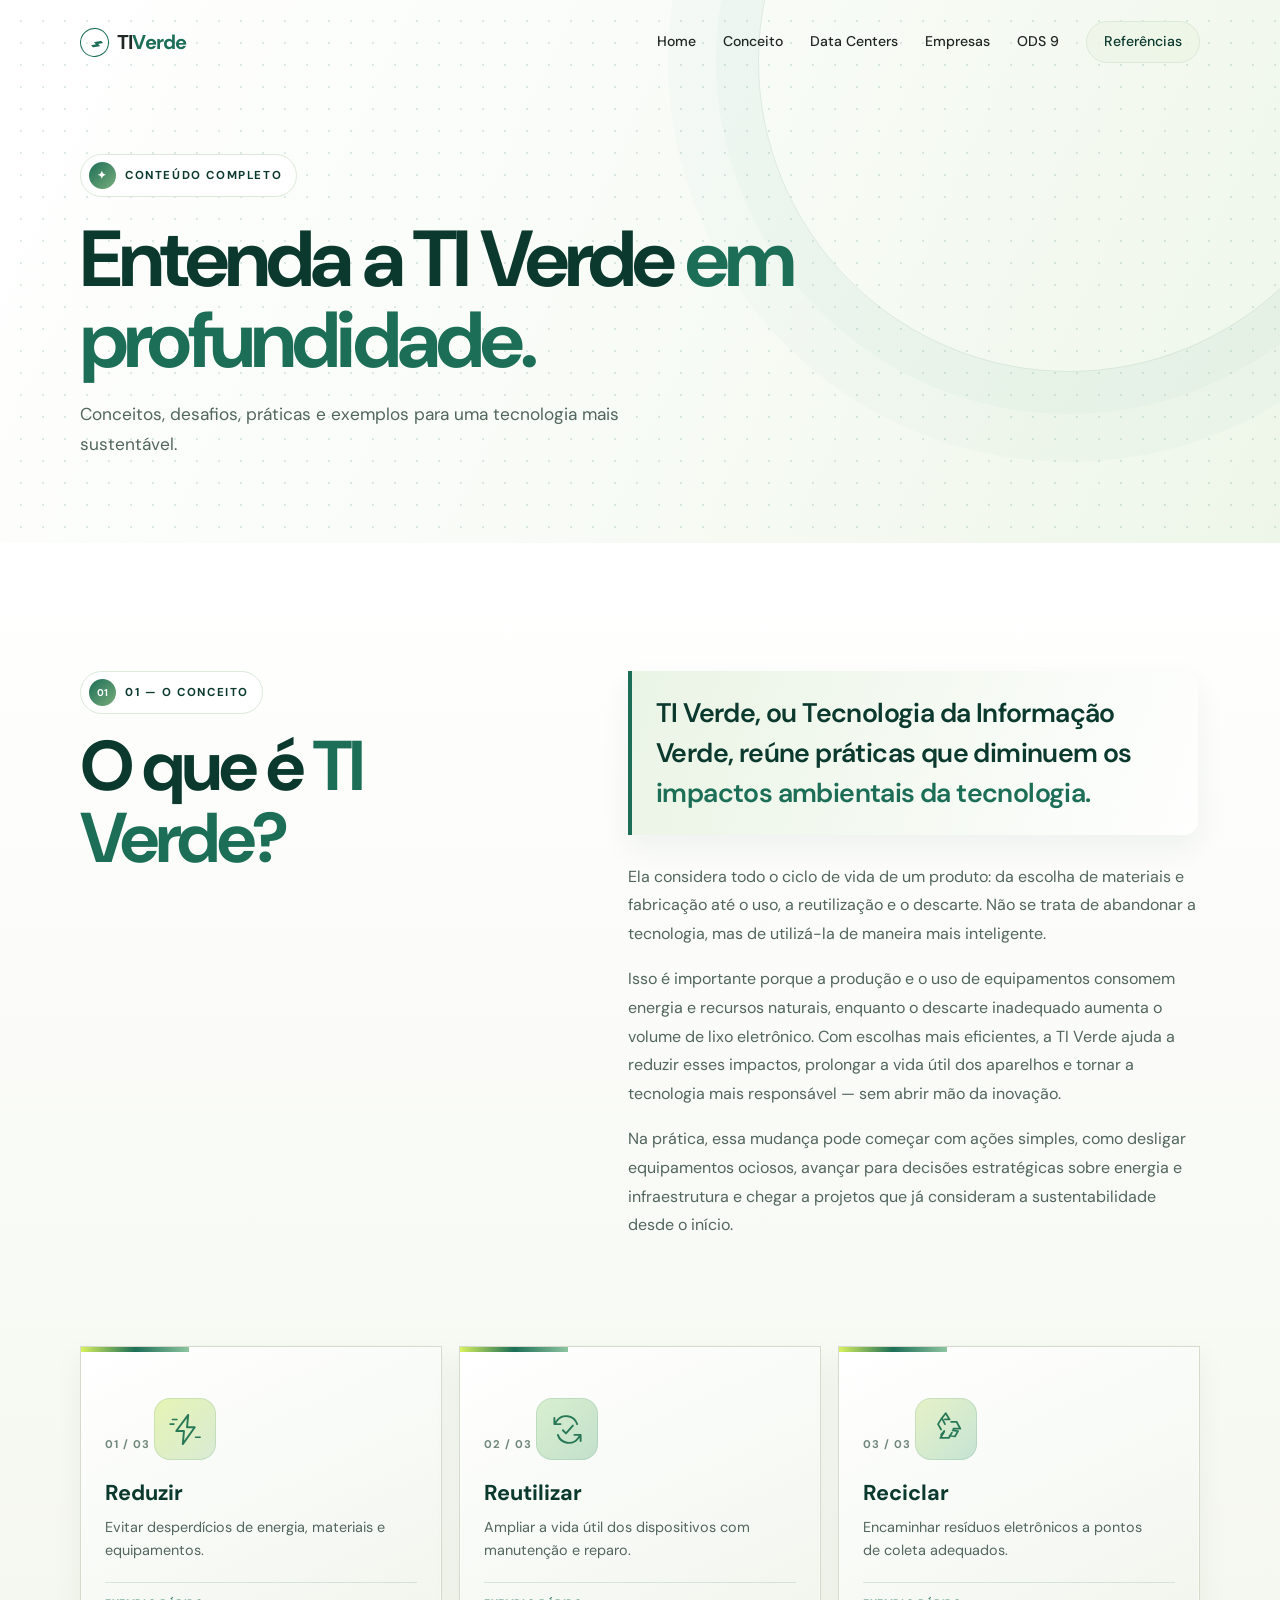
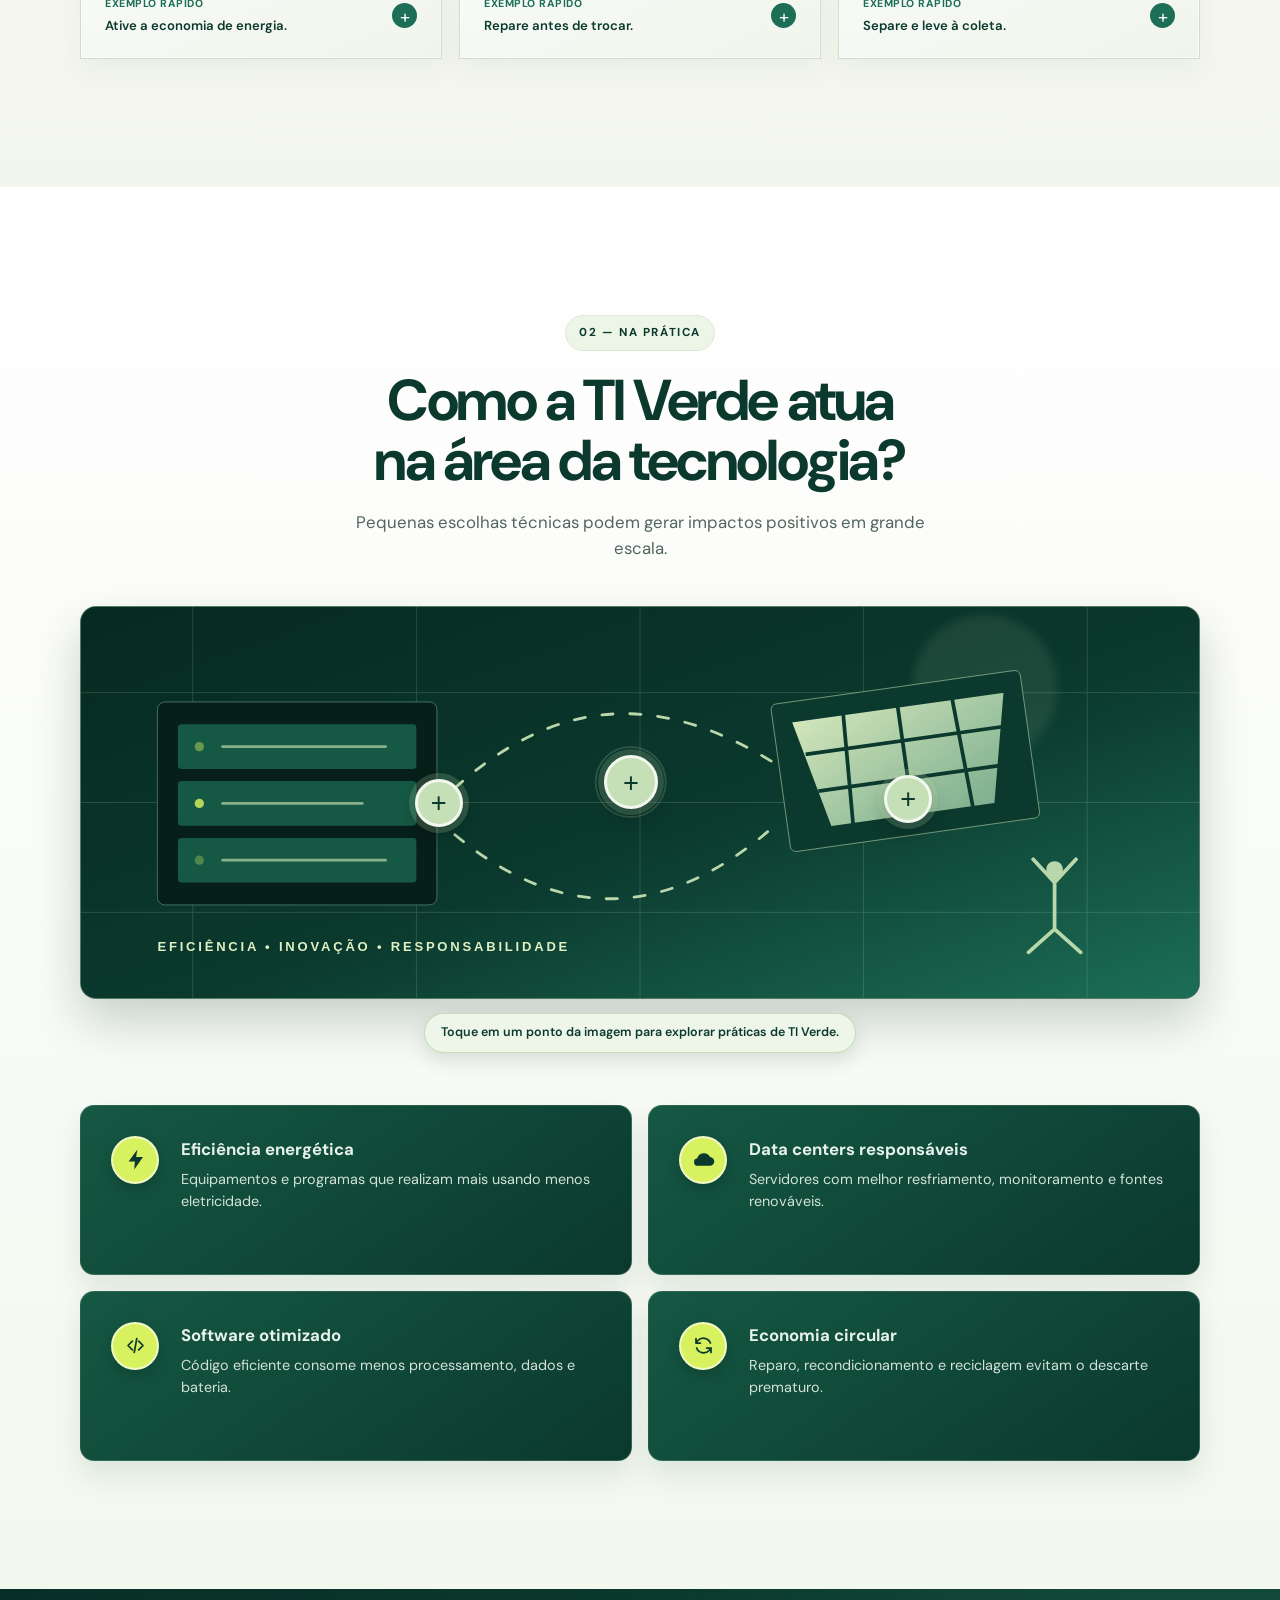
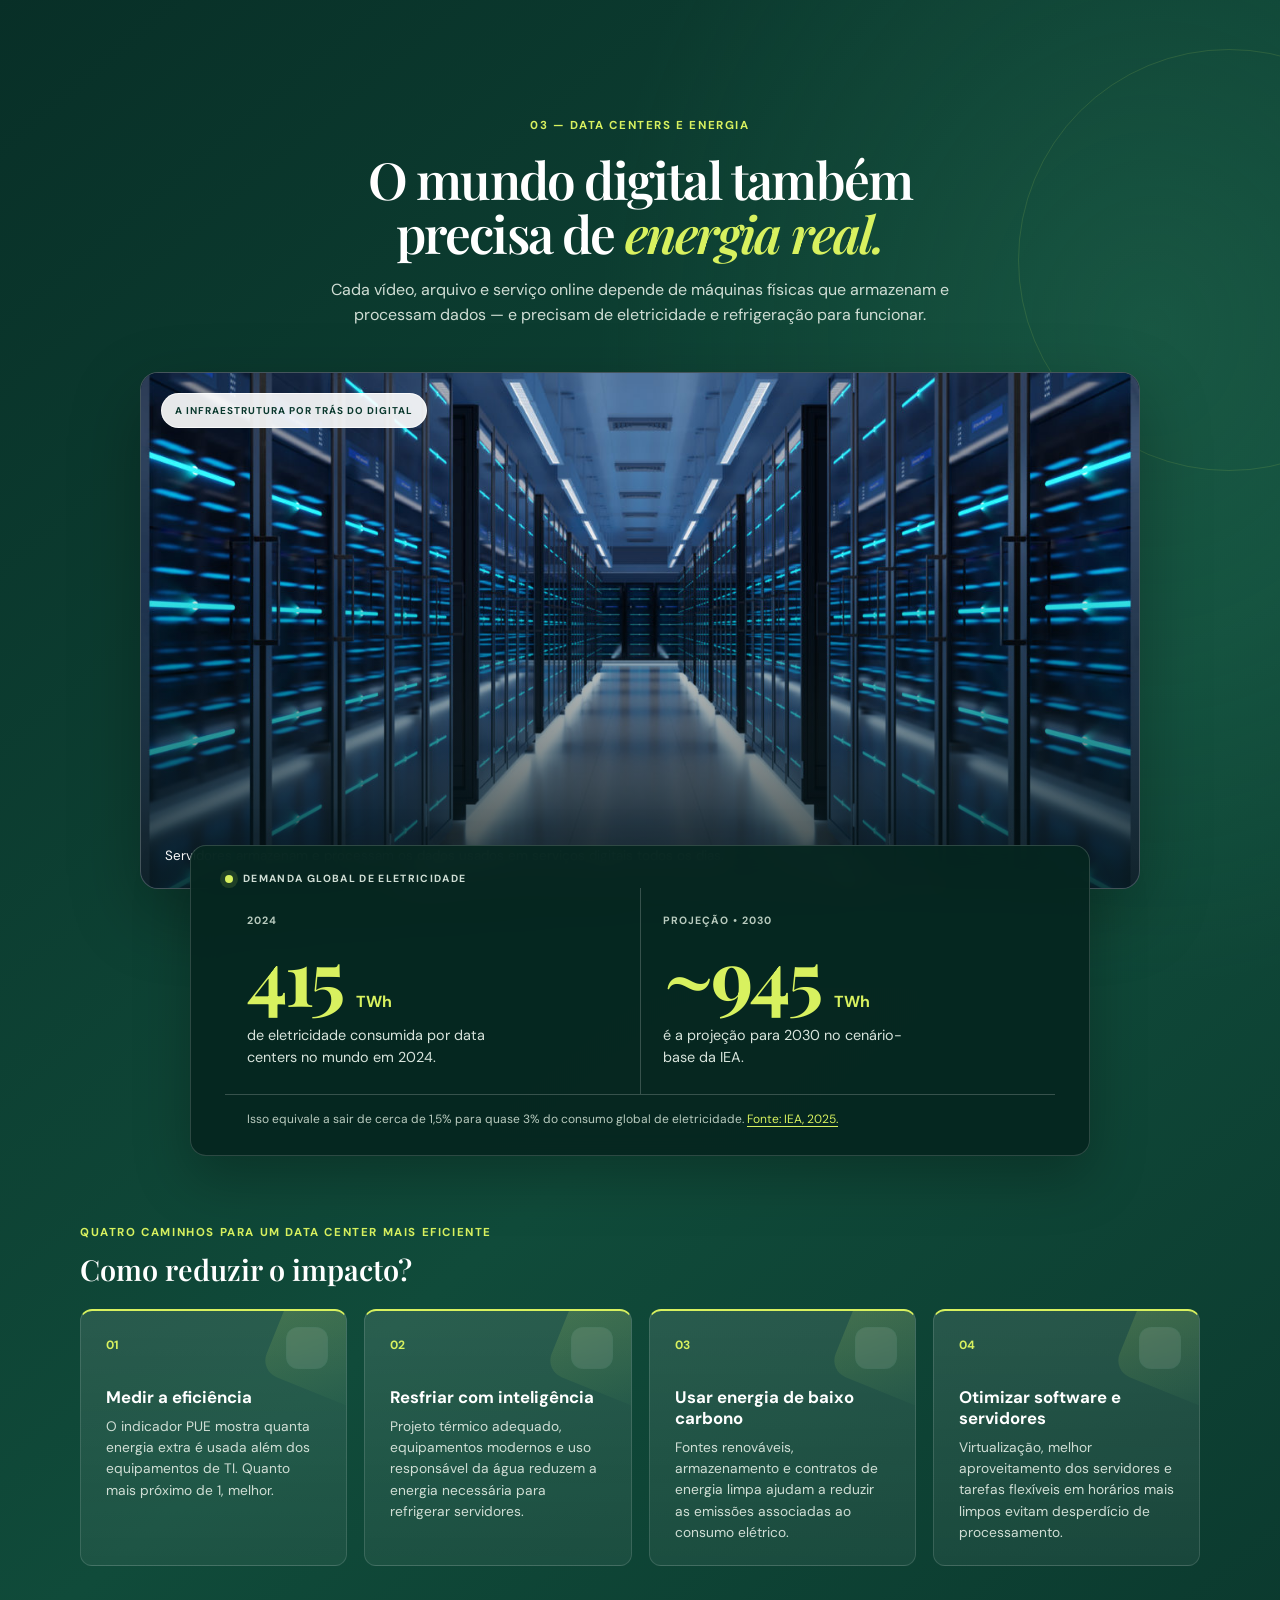
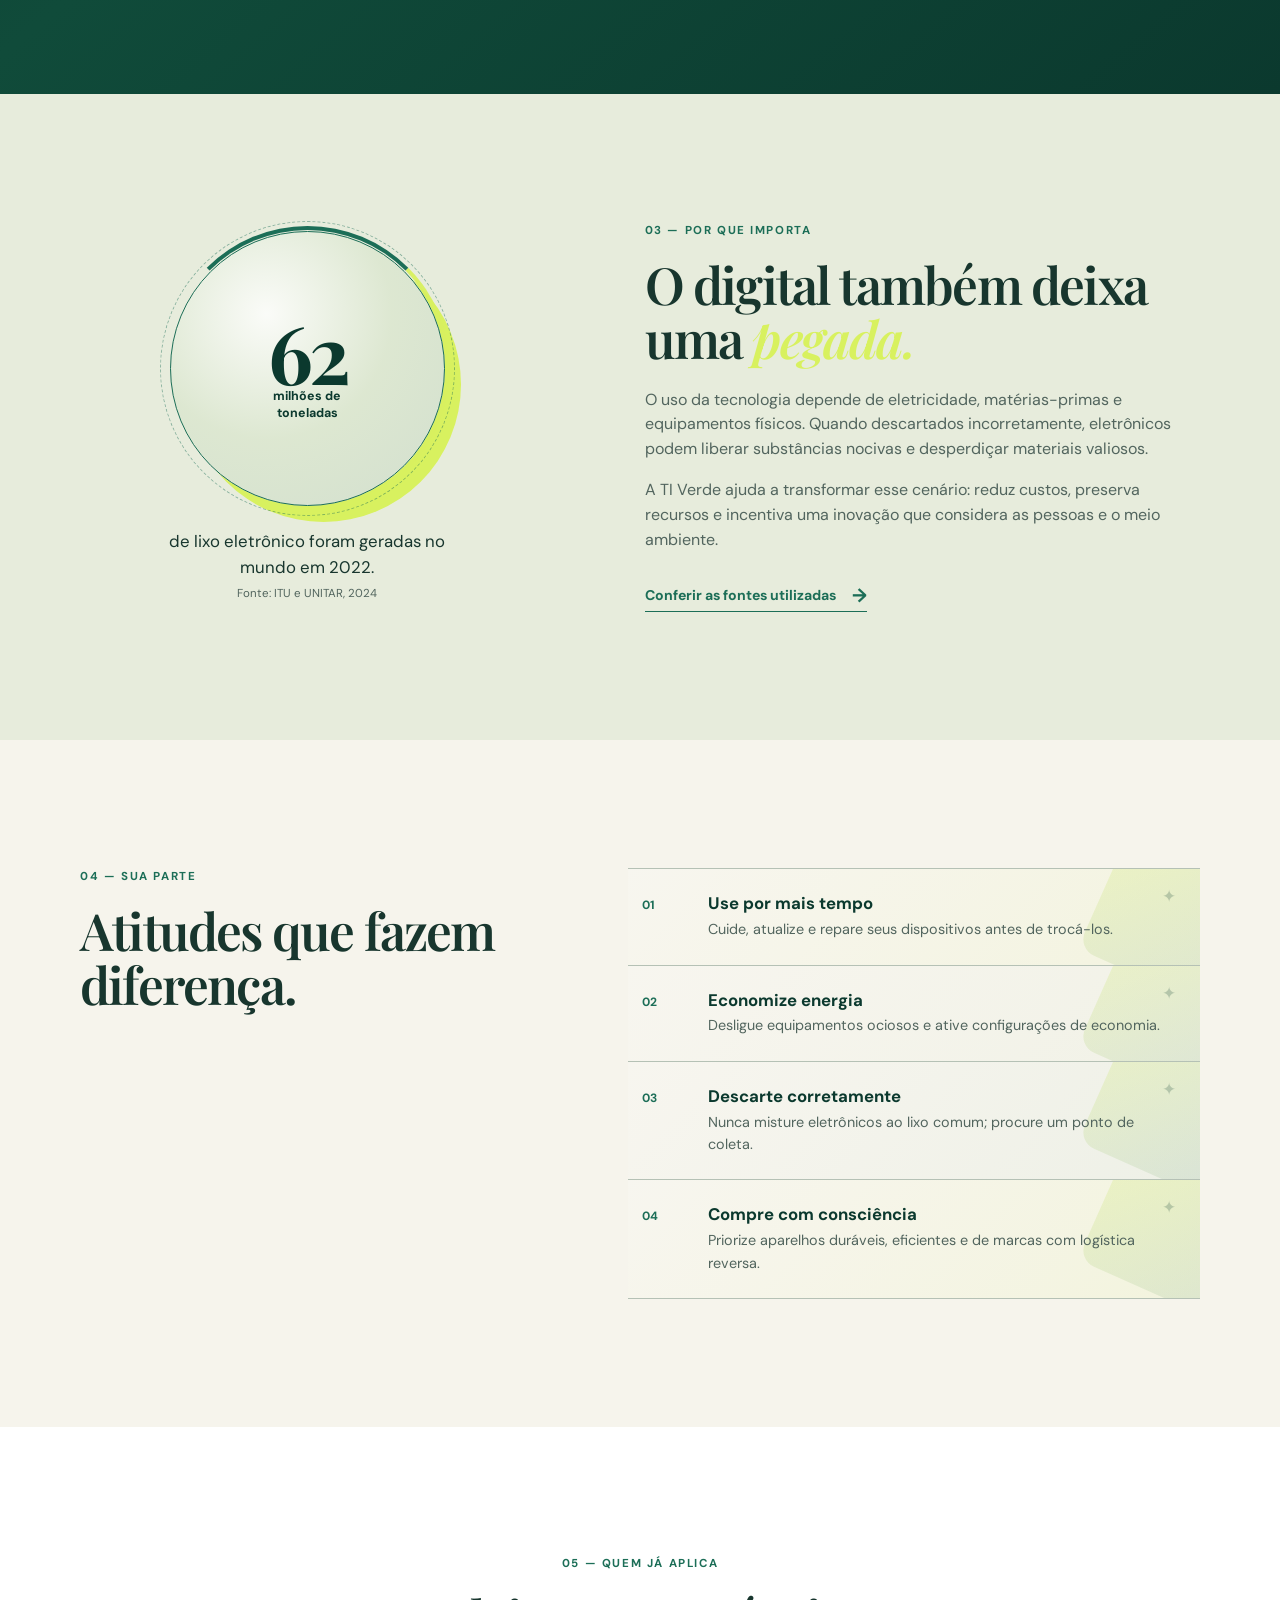
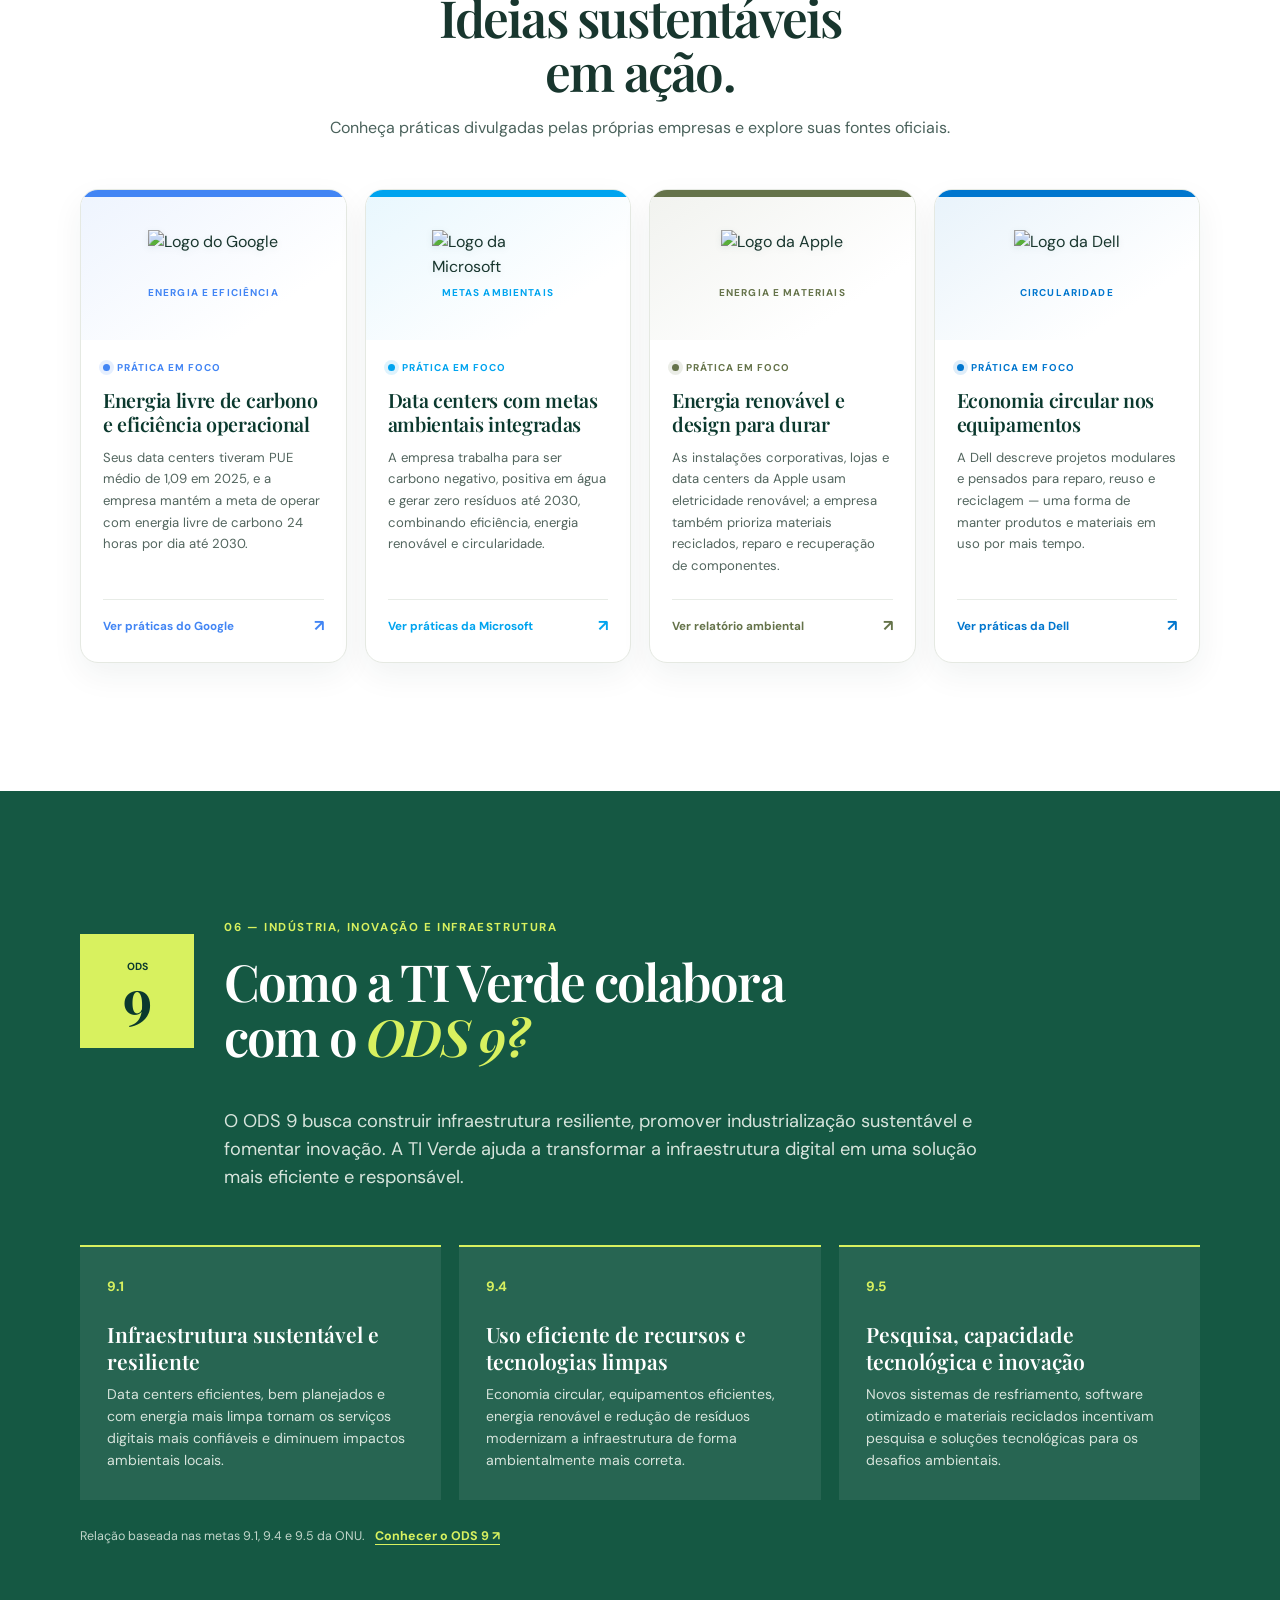
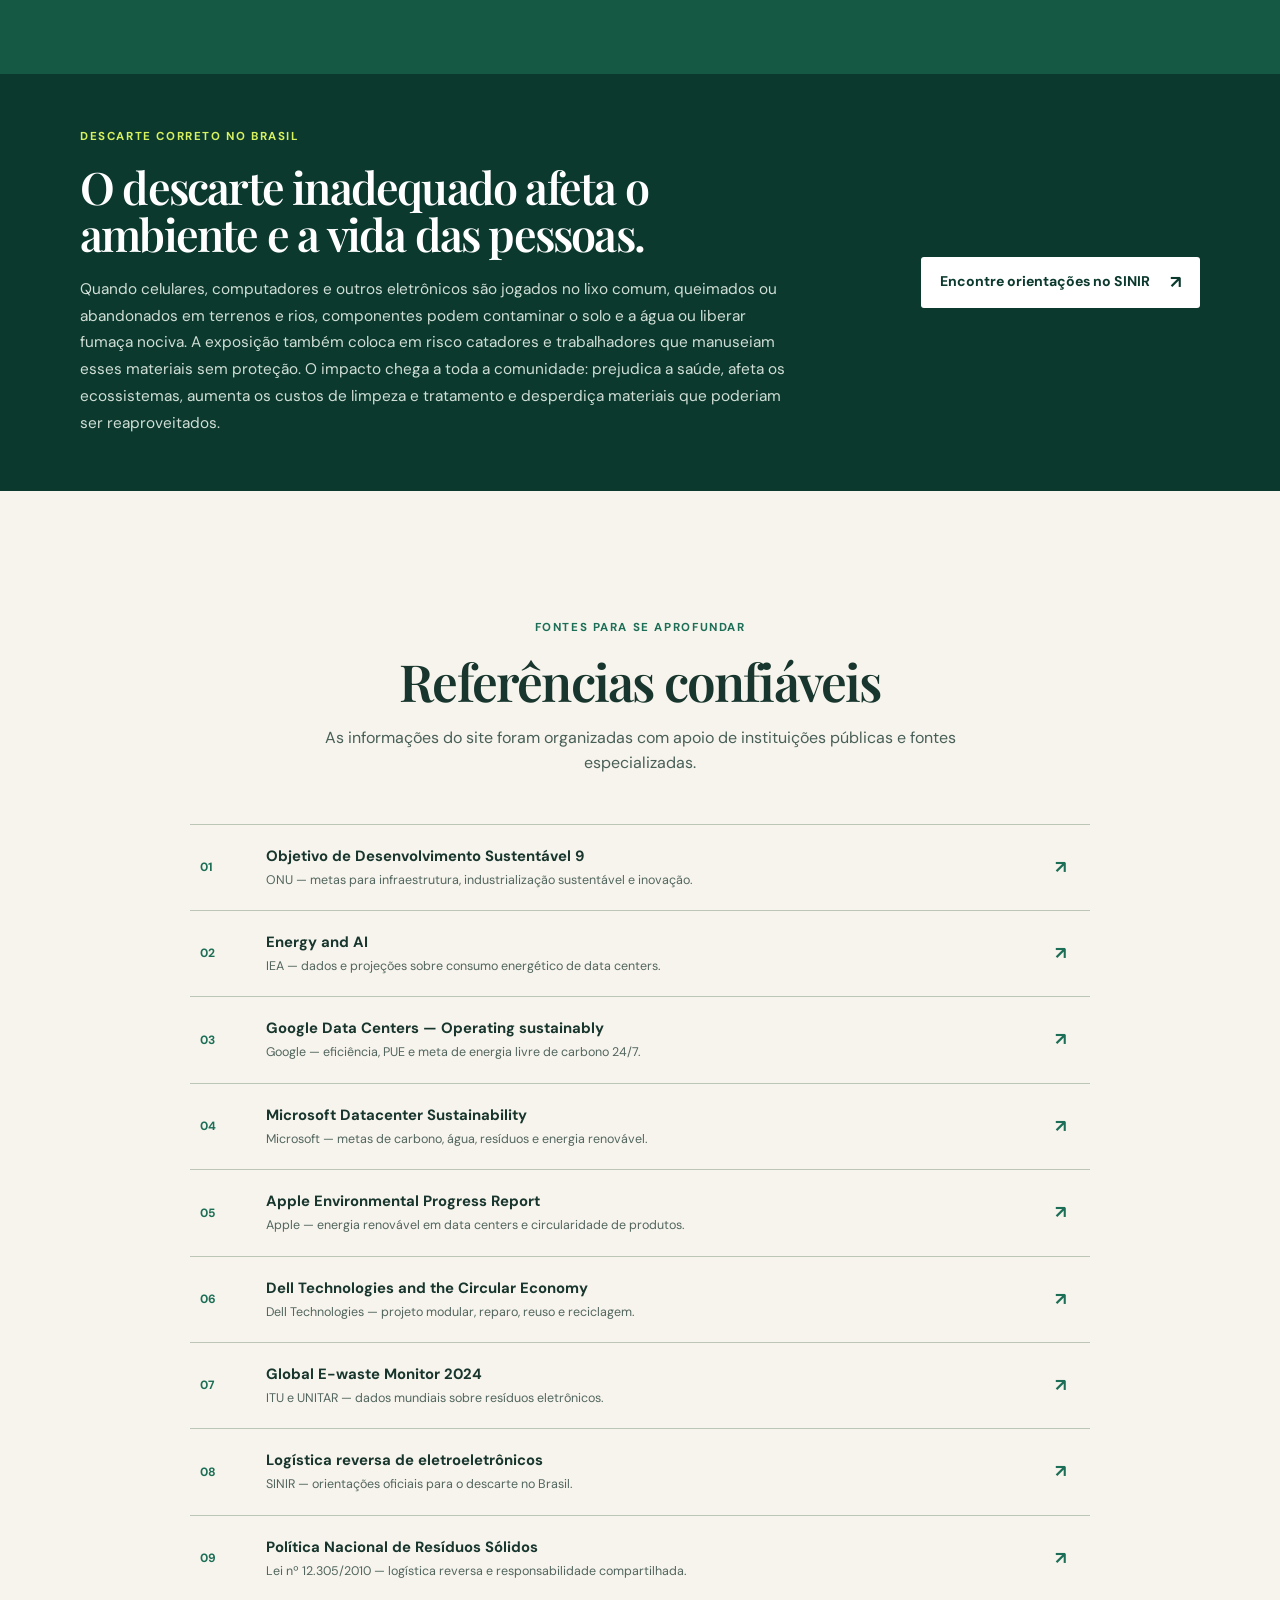
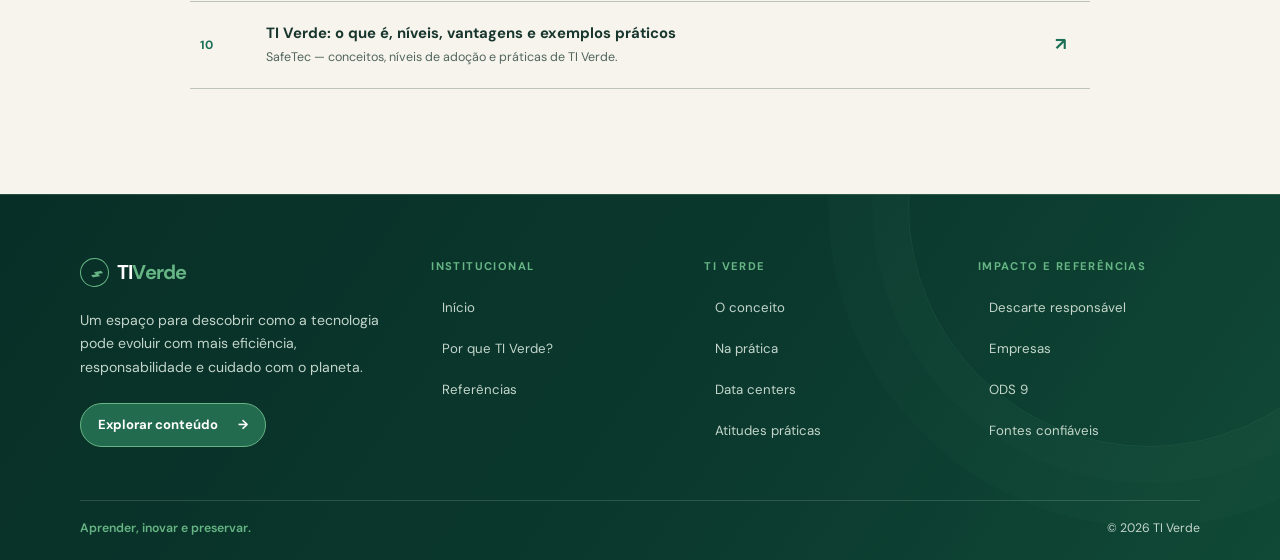
==== conteudo.html @ ca223554 "Atualiza estilo e rodape do site TI Verde Co-authored-by: Copilot <223556219+Copilot@users.noreply.g" ====
<!DOCTYPE html>
<html lang="pt-BR">
  <head>
    <meta charset="UTF-8" />
    <meta name="viewport" content="width=device-width, initial-scale=1.0" />
    <meta
      name="description"
      content="Explore em detalhes os conceitos, práticas e exemplos de Tecnologia da Informação Verde."
    />
    <title>Conteúdo | TI Verde</title>
    <link rel="preconnect" href="https://fonts.googleapis.com" />
    <link rel="preconnect" href="https://fonts.gstatic.com" crossorigin />
    <link
      href="https://fonts.googleapis.com/css2?family=DM+Sans:wght@400;500;600;700&family=Playfair+Display:wght@600;700&display=swap"
      rel="stylesheet"
    />
    <link rel="stylesheet" href="style.css" />
  </head>
  <body>
    <a class="skip-link" href="#conteudo">Pular para o conteúdo</a>

    <header class="cabecalho cabecalho-claro">
      <div class="container navegacao">
        <a class="logo" href="index.html" aria-label="TI Verde - página inicial">
          <span class="logo-icone" aria-hidden="true">⌁</span>
          <span>TI<span>Verde</span></span>
        </a>

        <button class="menu-botao" type="button" aria-label="Abrir menu" aria-expanded="false">
          <span></span><span></span><span></span>
        </button>

        <nav class="menu" aria-label="Navegação principal">
          <a href="index.html">Home</a>
          <a href="#sobre">Conceito</a>
          <a href="#data-centers">Data Centers</a>
          <a href="#empresas">Empresas</a>
          <a href="#ods9">ODS 9</a>
          <a class="menu-destaque" href="#referencias">Referências</a>
        </nav>
      </div>
    </header>

    <main id="conteudo">
      <section class="pagina-titulo">
        <div class="container">
          <p class="etiqueta">CONTEÚDO COMPLETO</p>
          <h1>Entenda a TI Verde <em>em profundidade.</em></h1>
          <p>Conceitos, desafios, práticas e exemplos para uma tecnologia mais sustentável.</p>
        </div>
      </section>

      <section class="secao sobre" id="sobre">
        <div class="container grade-duas-colunas">
          <div class="secao-introducao reveal">
            <p class="etiqueta">01 — O CONCEITO</p>
            <h2>O que é <em>TI Verde?</em></h2>
          </div>
          <div class="sobre-texto reveal">
            <p class="texto-grande">
              TI Verde, ou Tecnologia da Informação Verde, reúne práticas que diminuem os
              <span>impactos ambientais da tecnologia.</span>
            </p>
            <p>
              Ela considera todo o ciclo de vida de um produto: da escolha de materiais e
              fabricação até o uso, a reutilização e o descarte. Não se trata de abandonar a
              tecnologia, mas de utilizá-la de maneira mais inteligente.
            </p>
            <p>
              Isso é importante porque a produção e o uso de equipamentos consomem energia e
              recursos naturais, enquanto o descarte inadequado aumenta o volume de lixo
              eletrônico. Com escolhas mais eficientes, a TI Verde ajuda a reduzir esses
              impactos, prolongar a vida útil dos aparelhos e tornar a tecnologia mais
              responsável — sem abrir mão da inovação.
            </p>
            <p>
              Na prática, essa mudança pode começar com ações simples, como desligar equipamentos
              ociosos, avançar para decisões estratégicas sobre energia e infraestrutura e chegar
              a projetos que já consideram a sustentabilidade desde o início.
            </p>
          </div>
        </div>

        <div class="container cards-conceito">
          <details class="card-conceito card-reduzir reveal">
            <summary>
              <span class="numero">01 / 03</span>
              <span class="icone-card" aria-hidden="true">
                <svg viewBox="0 0 48 48" focusable="false">
                  <path d="M27.5 5 12 26h10l-1.5 17L36 21H26l1.5-16Z" fill="none" stroke="currentColor" stroke-linecap="round" stroke-linejoin="round" stroke-width="2.5" />
                  <path d="M7 11h6M4 17h5M37 34h6" fill="none" stroke="currentColor" stroke-linecap="round" stroke-width="2" />
                </svg>
              </span>
              <h3>Reduzir</h3>
              <p>Evitar desperdícios de energia, materiais e equipamentos.</p>
              <span class="card-conceito-hint">
                <span class="card-conceito-hint-text"><span>Exemplo rápido</span><strong>Ative a economia de energia.</strong></span>
                <span aria-hidden="true">+</span>
              </span>
            </summary>
            <div class="card-conceito-detalhe">
              <strong>Como aplicar</strong>
              <ul>
                <li>Ative o modo de economia de energia e suspenda o computador quando fizer pausas.</li>
                <li>Desligue monitores e periféricos que não estiverem em uso.</li>
                <li>Antes de comprar, avalie se é possível aproveitar melhor ou atualizar o equipamento atual.</li>
              </ul>
              <p class="card-conceito-impacto">Menos consumo também significa menos gastos e menor demanda por recursos naturais.</p>
            </div>
          </details>
          <details class="card-conceito card-reutilizar reveal">
            <summary>
              <span class="numero">02 / 03</span>
              <span class="icone-card" aria-hidden="true">
                <svg viewBox="0 0 48 48" focusable="false">
                  <path d="M36.5 17A15 15 0 0 0 10 13l-3 4m0 0v-8m0 8h8M11.5 31A15 15 0 0 0 38 35l3-4m0 0v8m0-8h-8" fill="none" stroke="currentColor" stroke-linecap="round" stroke-linejoin="round" stroke-width="2.5" />
                  <path d="m18 25 4 4 9-10" fill="none" stroke="currentColor" stroke-linecap="round" stroke-linejoin="round" stroke-width="2.5" />
                </svg>
              </span>
              <h3>Reutilizar</h3>
              <p>Ampliar a vida útil dos dispositivos com manutenção e reparo.</p>
              <span class="card-conceito-hint">
                <span class="card-conceito-hint-text"><span>Exemplo rápido</span><strong>Repare antes de trocar.</strong></span>
                <span aria-hidden="true">+</span>
              </span>
            </summary>
            <div class="card-conceito-detalhe">
              <strong>Como aplicar</strong>
              <ul>
                <li>Faça manutenção e procure assistência antes de descartar um aparelho com defeito.</li>
                <li>Atualize componentes, como memória ou armazenamento, quando isso atender à necessidade.</li>
                <li>Doe ou encaminhe o equipamento funcional para outra pessoa ou instituição.</li>
              </ul>
              <p class="card-conceito-impacto">Ao prolongar o uso, adiamos a geração de resíduos e a necessidade de fabricar novos dispositivos.</p>
            </div>
          </details>
          <details class="card-conceito card-reciclar reveal">
            <summary>
              <span class="numero">03 / 03</span>
              <span class="icone-card" aria-hidden="true">
                <svg viewBox="0 0 48 48" focusable="false">
                  <path d="m19 8 4-5 5 8h-6m8 3h7l5 9h-9m-2 5-4 7h-11l5-8m-4-3-4-7 5-8 4 8m10 8 7 1-4 7-7-1m-7-6-4 5" fill="none" stroke="currentColor" stroke-linecap="round" stroke-linejoin="round" stroke-width="2.3" />
                </svg>
              </span>
              <h3>Reciclar</h3>
              <p>Encaminhar resíduos eletrônicos a pontos de coleta adequados.</p>
              <span class="card-conceito-hint">
                <span class="card-conceito-hint-text"><span>Exemplo rápido</span><strong>Separe e leve à coleta.</strong></span>
                <span aria-hidden="true">+</span>
              </span>
            </summary>
            <div class="card-conceito-detalhe">
              <strong>Como aplicar</strong>
              <ul>
                <li>Separe aparelhos, cabos e pilhas do lixo comum; não os descarte em lixeiras domésticas.</li>
                <li>Apague seus dados pessoais antes de entregar celulares ou computadores.</li>
                <li>Procure pontos de coleta ou programas de logística reversa para eletrônicos.</li>
              </ul>
              <p class="card-conceito-impacto">A destinação correta permite recuperar materiais e reduz riscos de contaminação ambiental.</p>
            </div>
          </details>
        </div>
      </section>

      <section class="secao atuacao" id="atuacao">
        <div class="container">
          <div class="titulo-central reveal">
            <p class="etiqueta">02 — NA PRÁTICA</p>
            <h2>Como a TI Verde atua<br />na área da tecnologia?</h2>
            <p>Pequenas escolhas técnicas podem gerar impactos positivos em grande escala.</p>
          </div>

          <div class="atuacao-midia reveal">
            <img src="ti-verde-animacao.svg" alt="Servidores eficientes conectados a energia solar" loading="lazy" />
            <button class="ponto-interativo ponto-servidores" type="button" data-info="servidores" aria-label="Ver informações sobre servidores eficientes">
              <span aria-hidden="true">+</span>
            </button>
            <button class="ponto-interativo ponto-conexao" type="button" data-info="conexao" aria-label="Ver informações sobre conexão inteligente">
              <span aria-hidden="true">+</span>
            </button>
            <button class="ponto-interativo ponto-solar" type="button" data-info="solar" aria-label="Ver informações sobre energia solar">
              <span aria-hidden="true">+</span>
            </button>
          </div>
          <p class="atuacao-instrucao">Toque em um ponto da imagem para explorar práticas de TI Verde.</p>

          <dialog class="modal-info" id="modal-info" aria-labelledby="modal-info-titulo">
            <div class="modal-info-conteudo">
              <button class="modal-fechar" type="button" aria-label="Fechar informações">×</button>
              <p class="etiqueta" id="modal-info-etiqueta">TI VERDE</p>
              <h3 id="modal-info-titulo"></h3>
              <p id="modal-info-texto"></p>
              <div class="modal-detalhe" id="modal-info-detalhe"></div>
            </div>
          </dialog>

          <div class="grade-atuacao">
            <article class="item-atuacao reveal">
              <span class="item-icone" aria-hidden="true">
                <svg class="icone-energia" viewBox="0 0 40 40" focusable="false">
                  <path d="M23 4 9 23h10l-1 13 14-20H21l2-12Z" />
                </svg>
              </span>
              <div>
                <h3>Eficiência energética</h3>
                <p>Equipamentos e programas que realizam mais usando menos eletricidade.</p>
              </div>
            </article>
            <article class="item-atuacao reveal">
              <span class="item-icone" aria-hidden="true">
                <svg class="icone-nuvem" viewBox="0 0 40 40" focusable="false">
                  <path d="M12 30h18a7 7 0 0 0 .5-14A11 11 0 0 0 10 18a6 6 0 0 0 2 12Z" />
                </svg>
              </span>
              <div>
                <h3>Data centers responsáveis</h3>
                <p>Servidores com melhor resfriamento, monitoramento e fontes renováveis.</p>
              </div>
            </article>
            <article class="item-atuacao reveal">
              <span class="item-icone" aria-hidden="true">
                <svg viewBox="0 0 40 40" focusable="false">
                  <path d="m15 13-7 7 7 7m10-14 7 7-7 7m-3-18-4 22" />
                </svg>
              </span>
              <div>
                <h3>Software otimizado</h3>
                <p>Código eficiente consome menos processamento, dados e bateria.</p>
              </div>
            </article>
            <article class="item-atuacao reveal">
              <span class="item-icone" aria-hidden="true">
                <svg viewBox="0 0 40 40" focusable="false">
                  <path d="M31 16a12 12 0 0 0-20-4l-3 4m0-7v7h7M9 24a12 12 0 0 0 20 4l3-4m0 7v-7h-7" />
                </svg>
              </span>
              <div>
                <h3>Economia circular</h3>
                <p>Reparo, recondicionamento e reciclagem evitam o descarte prematuro.</p>
              </div>
            </article>
          </div>
        </div>
      </section>

      <section class="secao data-centers" id="data-centers">
        <div class="container">
          <div class="titulo-central reveal">
            <p class="etiqueta">03 — DATA CENTERS E ENERGIA</p>
            <h2>O mundo digital também<br />precisa de <em>energia real.</em></h2>
            <p>
              Cada vídeo, arquivo e serviço online depende de máquinas físicas que armazenam
              e processam dados — e precisam de eletricidade e refrigeração para funcionar.
            </p>
          </div>

          <figure class="data-center-imagem reveal">
            <img src="data%20centers.jpg" alt="Corredor de um data center com fileiras de racks de servidores iluminados em azul" loading="lazy" />
            <span class="imagem-etiqueta">A INFRAESTRUTURA POR TRÁS DO DIGITAL</span>
            <figcaption>Servidores armazenam e processam os dados usados em serviços digitais todos os dias.</figcaption>
          </figure>

          <div class="painel-data-centers reveal">
            <div class="painel-introducao">
              <span class="painel-ponto" aria-hidden="true"></span>
              <p>DEMANDA GLOBAL DE ELETRICIDADE</p>
            </div>
            <div class="dados-principais">
              <div>
                <span class="dado-ano">2024</span>
                <strong>415 <small>TWh</small></strong>
                <p>de eletricidade consumida por data centers no mundo em 2024.</p>
              </div>
              <div>
                <span class="dado-ano">PROJEÇÃO • 2030</span>
                <strong>~945 <small>TWh</small></strong>
                <p>é a projeção para 2030 no cenário-base da IEA.</p>
              </div>
            </div>
            <p class="nota-fonte">
              Isso equivale a sair de cerca de 1,5% para quase 3% do consumo global de eletricidade.
              <a href="#referencias">Fonte: IEA, 2025.</a>
            </p>
          </div>

          <div class="estrategias-cabecalho reveal">
            <p class="etiqueta">QUATRO CAMINHOS PARA UM DATA CENTER MAIS EFICIENTE</p>
            <h3>Como reduzir o impacto?</h3>
          </div>

          <div class="estrategias-grid">
            <article class="estrategia reveal">
              <span>01</span>
              <h3>Medir a eficiência</h3>
              <p>O indicador PUE mostra quanta energia extra é usada além dos equipamentos de TI. Quanto mais próximo de 1, melhor.</p>
            </article>
            <article class="estrategia reveal">
              <span>02</span>
              <h3>Resfriar com inteligência</h3>
              <p>Projeto térmico adequado, equipamentos modernos e uso responsável da água reduzem a energia necessária para refrigerar servidores.</p>
            </article>
            <article class="estrategia reveal">
              <span>03</span>
              <h3>Usar energia de baixo carbono</h3>
              <p>Fontes renováveis, armazenamento e contratos de energia limpa ajudam a reduzir as emissões associadas ao consumo elétrico.</p>
            </article>
            <article class="estrategia reveal">
              <span>04</span>
              <h3>Otimizar software e servidores</h3>
              <p>Virtualização, melhor aproveitamento dos servidores e tarefas flexíveis em horários mais limpos evitam desperdício de processamento.</p>
            </article>
          </div>
        </div>
      </section>

      <section class="secao importancia" id="importancia">
        <div class="container importancia-grade">
          <div class="importancia-visual reveal">
            <div class="circulo-dados">
              <strong data-valor="62">0</strong>
              <span>milhões de<br />toneladas</span>
            </div>
            <p>de lixo eletrônico foram geradas no mundo em 2022.</p>
            <small>Fonte: ITU e UNITAR, 2024</small>
          </div>
          <div class="importancia-texto reveal">
            <p class="etiqueta">03 — POR QUE IMPORTA</p>
            <h2>O digital também deixa uma <em>pegada.</em></h2>
            <p>
              O uso da tecnologia depende de eletricidade, matérias-primas e equipamentos
              físicos. Quando descartados incorretamente, eletrônicos podem liberar substâncias
              nocivas e desperdiçar materiais valiosos.
            </p>
            <p>
              A TI Verde ajuda a transformar esse cenário: reduz custos, preserva recursos e
              incentiva uma inovação que considera as pessoas e o meio ambiente.
            </p>
            <a class="link-seta" href="#referencias">Conferir as fontes utilizadas <span>→</span></a>
          </div>
        </div>
      </section>

      <section class="secao acoes" id="acoes">
        <div class="container grade-duas-colunas">
          <div class="secao-introducao reveal">
            <p class="etiqueta">04 — SUA PARTE</p>
            <h2>Atitudes que fazem diferença.</h2>
          </div>
          <div class="lista-acoes reveal">
            <article>
              <span>01</span>
              <div>
                <h3>Use por mais tempo</h3>
                <p>Cuide, atualize e repare seus dispositivos antes de trocá-los.</p>
              </div>
            </article>
            <article>
              <span>02</span>
              <div>
                <h3>Economize energia</h3>
                <p>Desligue equipamentos ociosos e ative configurações de economia.</p>
              </div>
            </article>
            <article>
              <span>03</span>
              <div>
                <h3>Descarte corretamente</h3>
                <p>Nunca misture eletrônicos ao lixo comum; procure um ponto de coleta.</p>
              </div>
            </article>
            <article>
              <span>04</span>
              <div>
                <h3>Compre com consciência</h3>
                <p>Priorize aparelhos duráveis, eficientes e de marcas com logística reversa.</p>
              </div>
            </article>
          </div>
        </div>
      </section>

      <section class="secao empresas" id="empresas">
        <div class="container">
          <div class="titulo-central reveal">
            <p class="etiqueta">05 — QUEM JÁ APLICA</p>
            <h2>Ideias sustentáveis<br />em ação.</h2>
            <p>Conheça práticas divulgadas pelas próprias empresas e explore suas fontes oficiais.</p>
          </div>

          <div class="empresas-grid">
            <article class="empresa-card empresa-google reveal">
              <div class="empresa-topo">
                <img class="empresa-logo" src="https://upload.wikimedia.org/wikipedia/commons/2/2f/Google_2015_logo.svg" alt="Logo do Google" />
                <span class="empresa-categoria">ENERGIA E EFICIÊNCIA</span>
              </div>
              <span class="empresa-selo">PRÁTICA EM FOCO</span>
              <h3>Energia livre de carbono e eficiência operacional</h3>
              <p>Seus data centers tiveram PUE médio de 1,09 em 2025, e a empresa mantém a meta de operar com energia livre de carbono 24 horas por dia até 2030.</p>
              <a href="https://www.datacenters.google/operating-sustainably/" target="_blank" rel="noreferrer">Ver práticas do Google <span>↗</span></a>
            </article>
            <article class="empresa-card empresa-microsoft reveal">
              <div class="empresa-topo">
                <img class="empresa-logo" src="https://upload.wikimedia.org/wikipedia/commons/4/44/Microsoft_logo.svg" alt="Logo da Microsoft" />
                <span class="empresa-categoria">METAS AMBIENTAIS</span>
              </div>
              <span class="empresa-selo">PRÁTICA EM FOCO</span>
              <h3>Data centers com metas ambientais integradas</h3>
              <p>A empresa trabalha para ser carbono negativo, positiva em água e gerar zero resíduos até 2030, combinando eficiência, energia renovável e circularidade.</p>
              <a href="https://datacenters.microsoft.com/sustainability/" target="_blank" rel="noreferrer">Ver práticas da Microsoft <span>↗</span></a>
            </article>
            <article class="empresa-card empresa-apple reveal">
              <div class="empresa-topo">
                <img class="empresa-logo" src="https://upload.wikimedia.org/wikipedia/commons/f/fa/Apple_logo_black.svg" alt="Logo da Apple" />
                <span class="empresa-categoria">ENERGIA E MATERIAIS</span>
              </div>
              <span class="empresa-selo">PRÁTICA EM FOCO</span>
              <h3>Energia renovável e design para durar</h3>
              <p>As instalações corporativas, lojas e data centers da Apple usam eletricidade renovável; a empresa também prioriza materiais reciclados, reparo e recuperação de componentes.</p>
              <a href="https://www.apple.com/environment/pdf/Apple_Environmental_Progress_Report_2025.pdf" target="_blank" rel="noreferrer">Ver relatório ambiental <span>↗</span></a>
            </article>
            <article class="empresa-card empresa-dell reveal">
              <div class="empresa-topo">
                <img class="empresa-logo" src="https://upload.wikimedia.org/wikipedia/commons/1/18/Dell_logo_2016.svg" alt="Logo da Dell" />
                <span class="empresa-categoria">CIRCULARIDADE</span>
              </div>
              <span class="empresa-selo">PRÁTICA EM FOCO</span>
              <h3>Economia circular nos equipamentos</h3>
              <p>A Dell descreve projetos modulares e pensados para reparo, reuso e reciclagem — uma forma de manter produtos e materiais em uso por mais tempo.</p>
              <a href="https://www.delltechnologies.com/asset/en-sg/solutions/business-solutions/briefs-summaries/design-for-environment.pdf" target="_blank" rel="noreferrer">Ver práticas da Dell <span>↗</span></a>
            </article>
          </div>
        </div>
      </section>

      <section class="secao ods" id="ods9">
        <div class="container">
          <div class="ods-cabecalho reveal">
            <div class="selo-ods" aria-label="Objetivo de Desenvolvimento Sustentável 9">ODS<br /><strong>9</strong></div>
            <div>
              <p class="etiqueta">06 — INDÚSTRIA, INOVAÇÃO E INFRAESTRUTURA</p>
              <h2>Como a TI Verde colabora<br />com o <em>ODS 9?</em></h2>
            </div>
          </div>
          <p class="ods-explicacao reveal">
            O ODS 9 busca construir infraestrutura resiliente, promover industrialização sustentável e fomentar inovação. A TI Verde ajuda a transformar a infraestrutura digital em uma solução mais eficiente e responsável.
          </p>

          <div class="ods-grid">
            <article class="ods-item reveal">
              <span>9.1</span>
              <h3>Infraestrutura sustentável e resiliente</h3>
              <p>Data centers eficientes, bem planejados e com energia mais limpa tornam os serviços digitais mais confiáveis e diminuem impactos ambientais locais.</p>
            </article>
            <article class="ods-item reveal">
              <span>9.4</span>
              <h3>Uso eficiente de recursos e tecnologias limpas</h3>
              <p>Economia circular, equipamentos eficientes, energia renovável e redução de resíduos modernizam a infraestrutura de forma ambientalmente mais correta.</p>
            </article>
            <article class="ods-item reveal">
              <span>9.5</span>
              <h3>Pesquisa, capacidade tecnológica e inovação</h3>
              <p>Novos sistemas de resfriamento, software otimizado e materiais reciclados incentivam pesquisa e soluções tecnológicas para os desafios ambientais.</p>
            </article>
          </div>
          <p class="ods-rodape reveal">Relação baseada nas metas 9.1, 9.4 e 9.5 da ONU. <a href="https://sdgs.un.org/goals/goal9" target="_blank" rel="noreferrer">Conhecer o ODS 9 <span>↗</span></a></p>
        </div>
      </section>

      <section class="chamada-descarte" id="descarte-correto">
        <div class="container chamada-conteudo reveal">
          <div class="chamada-descarte-texto">
            <p class="etiqueta">DESCARTE CORRETO NO BRASIL</p>
            <h2>O descarte inadequado afeta o ambiente e a vida das pessoas.</h2>
            <p>
              Quando celulares, computadores e outros eletrônicos são jogados no lixo comum,
              queimados ou abandonados em terrenos e rios, componentes podem contaminar o solo
              e a água ou liberar fumaça nociva. A exposição também coloca em risco catadores
              e trabalhadores que manuseiam esses materiais sem proteção. O impacto chega a
              toda a comunidade: prejudica a saúde, afeta os ecossistemas, aumenta os custos de
              limpeza e tratamento e desperdiça materiais que poderiam ser reaproveitados.
            </p>
          </div>
          <a
            class="botao botao-claro"
            href="https://sinir.gov.br/perfis/logistica-reversa/logistica-reversa/eletroeletronicos/"
            target="_blank"
            rel="noreferrer"
          >
            Encontre orientações no SINIR <span>↗</span>
          </a>
        </div>
      </section>

    </main>

    <section class="secao referencias" id="referencias">
      <div class="container">
        <div class="titulo-central reveal">
          <p class="etiqueta">FONTES PARA SE APROFUNDAR</p>
          <h2>Referências confiáveis</h2>
          <p>As informações do site foram organizadas com apoio de instituições públicas e fontes especializadas.</p>
        </div>
        <div class="lista-referencias reveal">
          <a href="https://sdgs.un.org/goals/goal9" target="_blank" rel="noreferrer">
            <span>01</span>
            <div><strong>Objetivo de Desenvolvimento Sustentável 9</strong><small>ONU — metas para infraestrutura, industrialização sustentável e inovação.</small></div>
            <b>↗</b>
          </a>
          <a href="https://www.iea.org/reports/energy-and-ai/energy-demand-from-ai" target="_blank" rel="noreferrer">
            <span>02</span>
            <div><strong>Energy and AI</strong><small>IEA — dados e projeções sobre consumo energético de data centers.</small></div>
            <b>↗</b>
          </a>
          <a href="https://www.datacenters.google/operating-sustainably/" target="_blank" rel="noreferrer">
            <span>03</span>
            <div><strong>Google Data Centers — Operating sustainably</strong><small>Google — eficiência, PUE e meta de energia livre de carbono 24/7.</small></div>
            <b>↗</b>
          </a>
          <a href="https://datacenters.microsoft.com/sustainability/" target="_blank" rel="noreferrer">
            <span>04</span>
            <div><strong>Microsoft Datacenter Sustainability</strong><small>Microsoft — metas de carbono, água, resíduos e energia renovável.</small></div>
            <b>↗</b>
          </a>
          <a href="https://www.apple.com/environment/pdf/Apple_Environmental_Progress_Report_2025.pdf" target="_blank" rel="noreferrer">
            <span>05</span>
            <div><strong>Apple Environmental Progress Report</strong><small>Apple — energia renovável em data centers e circularidade de produtos.</small></div>
            <b>↗</b>
          </a>
          <a href="https://www.delltechnologies.com/asset/en-sg/solutions/business-solutions/briefs-summaries/design-for-environment.pdf" target="_blank" rel="noreferrer">
            <span>06</span>
            <div><strong>Dell Technologies and the Circular Economy</strong><small>Dell Technologies — projeto modular, reparo, reuso e reciclagem.</small></div>
            <b>↗</b>
          </a>
          <a href="https://www.itu.int/en/ITU-D/Environment/Pages/Publications/The-Global-E-waste-Monitor-2024.aspx" target="_blank" rel="noreferrer">
            <span>07</span>
            <div><strong>Global E-waste Monitor 2024</strong><small>ITU e UNITAR — dados mundiais sobre resíduos eletrônicos.</small></div>
            <b>↗</b>
          </a>
          <a href="https://sinir.gov.br/perfis/logistica-reversa/logistica-reversa/eletroeletronicos/" target="_blank" rel="noreferrer">
            <span>08</span>
            <div><strong>Logística reversa de eletroeletrônicos</strong><small>SINIR — orientações oficiais para o descarte no Brasil.</small></div>
            <b>↗</b>
          </a>
          <a href="https://www.planalto.gov.br/ccivil_03/_ato2007-2010/2010/lei/l12305.htm" target="_blank" rel="noreferrer">
            <span>09</span>
            <div><strong>Política Nacional de Resíduos Sólidos</strong><small>Lei nº 12.305/2010 — logística reversa e responsabilidade compartilhada.</small></div>
            <b>↗</b>
          </a>
          <a href="https://safetec.com.br/dicas/ti-verde/" target="_blank" rel="noreferrer">
            <span>10</span>
            <div><strong>TI Verde: o que é, níveis, vantagens e exemplos práticos</strong><small>SafeTec — conceitos, níveis de adoção e práticas de TI Verde.</small></div>
            <b>↗</b>
          </a>
        </div>
      </div>
    </section>

    <footer class="rodape">
      <div class="container">
        <div class="rodape-grade">
          <div class="rodape-marca">
            <a class="logo" href="index.html" aria-label="TI Verde - página inicial"><span class="logo-icone" aria-hidden="true">⌁</span><span>TI<span>Verde</span></span></a>
            <p>Um espaço para descobrir como a tecnologia pode evoluir com mais eficiência, responsabilidade e cuidado com o planeta.</p>
            <a class="rodape-cta" href="#sobre">Explorar conteúdo <span aria-hidden="true">→</span></a>
          </div>

          <nav class="rodape-coluna" aria-label="Navegação institucional">
            <h2>INSTITUCIONAL</h2>
            <a href="index.html#inicio">Início</a>
            <a href="index.html#sobre">Por que TI Verde?</a>
            <a href="#referencias">Referências</a>
          </nav>

          <nav class="rodape-coluna" aria-label="Temas de TI Verde">
            <h2>TI VERDE</h2>
            <a href="#sobre">O conceito</a>
            <a href="#atuacao">Na prática</a>
            <a href="#data-centers">Data centers</a>
            <a href="#acoes">Atitudes práticas</a>
          </nav>

          <nav class="rodape-coluna" aria-label="Impactos e referências">
            <h2>IMPACTO E REFERÊNCIAS</h2>
            <a href="#descarte-correto">Descarte responsável</a>
            <a href="#empresas">Empresas</a>
            <a href="#ods9">ODS 9</a>
            <a href="#referencias">Fontes confiáveis</a>
          </nav>
        </div>

        <div class="rodape-base">
          <p>Aprender, inovar e preservar.</p>
          <p>© <span id="ano"></span> TI Verde</p>
        </div>
      </div>
    </footer>

    <script src="script.js"></script>
  </body>
</html>
---- style.css ----
:root {
  --verde-escuro: #0b392e;
  --verde: #1c6e57;
  --verde-claro: #b9d7aa;
  --limao: #d8f15f;
  --creme: #f6f4ec;
  --areia: #e7e2d3;
  --texto: #18362e;
  --texto-suave: #52655e;
  --branco: #ffffff;
  --serif: "Playfair Display", Georgia, serif;
  --sans: "DM Sans", Arial, sans-serif;
}

* { box-sizing: border-box; }

html { scroll-behavior: auto; }

body {
  margin: 0;
  color: var(--texto);
  background: var(--creme);
  font-family: var(--sans);
  line-height: 1.55;
}

a { color: inherit; text-decoration: none; }

.container { width: min(1120px, calc(100% - 48px)); margin: 0 auto; }

.skip-link {
  position: fixed;
  top: -100px;
  left: 20px;
  z-index: 20;
  padding: 10px 16px;
  background: var(--limao);
  color: var(--verde-escuro);
  border-radius: 4px;
}

.skip-link:focus { top: 16px; }

.cabecalho { position: absolute; width: 100%; z-index: 10; color: var(--branco); }

.navegacao { height: 84px; display: flex; align-items: center; justify-content: space-between; }

.logo { display: inline-flex; align-items: center; gap: 8px; font-size: 1.25rem; font-weight: 700; letter-spacing: -0.8px; }
.logo > span:last-child > span { color: var(--limao); }
.logo-icone { display: grid; width: 29px; height: 29px; place-items: center; border: 1px solid currentColor; border-radius: 50%; font-size: 1.25rem; transform: rotate(-40deg); }

.menu { display: flex; align-items: center; gap: 27px; font-size: 0.88rem; font-weight: 500; }
.menu > a:not(.menu-destaque) { opacity: 0.88; transition: opacity 0.2s; }
.menu > a:not(.menu-destaque):hover { opacity: 1; }
.menu-destaque { padding: 9px 15px; border: 1px solid rgba(255,255,255,0.45); border-radius: 3px; transition: 0.2s; }
.menu-destaque:hover { color: var(--verde-escuro); background: var(--limao); border-color: var(--limao); }
.menu a[aria-current="page"] { color: var(--limao); }

.menu-botao { display: none; padding: 7px; background: transparent; border: 0; cursor: pointer; }
.menu-botao span { display: block; width: 24px; height: 2px; margin: 5px; background: var(--branco); }

.cabecalho-claro { color: #202724; }
.cabecalho-claro .logo > span:last-child > span { color: var(--verde); }
.cabecalho-claro .logo-icone { color: var(--verde); }
.cabecalho-claro .menu > a:not(.menu-destaque) { opacity: 1; }
.cabecalho-claro .menu a[aria-current="page"] { color: var(--verde); }
.cabecalho-claro .menu-destaque { padding: 9px 17px; color: var(--verde-escuro); border-color: #dce9d9; border-radius: 999px; background: rgba(237,245,231,0.72); }
.cabecalho-claro .menu-destaque:hover { color: var(--branco); border-color: var(--verde); background: var(--verde); }
.cabecalho-claro .menu-botao span { background: var(--verde-escuro); }

.hero { min-height: 720px; overflow: hidden; position: relative; color: var(--branco); background: linear-gradient(115deg, #082f27 0%, #0b4434 48%, #12664a 100%); }
.hero::before { content: ""; position: absolute; inset: 0; z-index: 0; pointer-events: none; background: radial-gradient(ellipse at 76% 38%, rgba(216,241,95,0.16), transparent 31%), radial-gradient(ellipse at 12% 92%, rgba(63,167,116,0.2), transparent 36%); }
.hero::after { content: ""; position: absolute; width: 700px; height: 700px; right: -340px; top: 45px; border: 1px solid rgba(216,241,95,0.2); border-radius: 50%; }
.hero-conteudo { min-height: 675px; position: relative; z-index: 1; display: grid; grid-template-columns: 1fr 0.85fr; align-items: center; gap: 50px; }
.hero-texto { position: relative; z-index: 2; padding-top: 76px; }

.etiqueta { margin: 0 0 17px; color: var(--verde); font-size: 0.72rem; font-weight: 700; letter-spacing: 1.6px; }
.hero .hero-texto > .etiqueta { width: fit-content; padding: 9px 13px; color: var(--limao); border: 1px solid rgba(216,241,95,0.42); border-radius: 999px; background: rgba(216,241,95,0.08); }
.chamada-descarte .etiqueta { color: var(--limao); }

h1, h2, h3, p { margin-top: 0; }
h1, h2 { font-family: var(--serif); font-weight: 600; letter-spacing: -1.8px; line-height: 1.06; }
h1 { max-width: 640px; margin-bottom: 24px; font-size: clamp(3.2rem, 5.4vw, 5.5rem); }
h1 em, h2 em { color: var(--limao); font-style: italic; }
h2 { margin-bottom: 22px; font-size: clamp(2.4rem, 4vw, 4rem); }
h3 { margin-bottom: 8px; font-size: 1.05rem; line-height: 1.25; }

.hero-descricao { max-width: 510px; margin-bottom: 31px; color: #d0ded5; font-size: 1.12rem; }
.hero-botoes { display: flex; flex-wrap: wrap; align-items: center; gap: 20px; }
.botao { display: inline-flex; align-items: center; justify-content: center; gap: 20px; min-height: 50px; padding: 12px 19px; border-radius: 3px; font-size: 0.88rem; font-weight: 700; transition: transform 0.35s ease, background 0.35s ease, box-shadow 0.35s ease; }
.botao:hover { transform: translateY(-2px); }
.botao:active { transform: translateY(0) scale(0.98); }
.botao:focus-visible, a:focus-visible, button:focus-visible, input:focus-visible { outline: 2px solid var(--limao); outline-offset: 4px; }
.botao-principal { color: var(--verde-escuro); background: var(--limao); }
.hero .botao-principal { border-radius: 999px; box-shadow: 0 9px 24px rgba(216,241,95,0.17); }
.botao-principal span, .botao-claro span { font-size: 1.1rem; }
.botao-secundario { color: var(--branco); border-bottom: 1px solid var(--limao); border-radius: 0; padding: 12px 2px; }

.hero-ilustracao { height: 500px; position: relative; }
.hero-planeta { position: absolute; inset: 0; }
.orbita { position: absolute; border: 1px solid rgba(216,241,95,0.35); border-radius: 50%; transform: rotate(-24deg); }
.orbita-externa { width: 420px; height: 250px; top: 105px; left: 14px; animation: orbitaExterna 14s ease-in-out infinite; }
.orbita-interna { width: 310px; height: 390px; top: 37px; left: 80px; border-color: rgba(255,255,255,0.16); animation: orbitaInterna 18s ease-in-out infinite; }
.planeta { position: absolute; top: 106px; left: 105px; width: 250px; height: 250px; overflow: hidden; border-radius: 48% 52% 47% 53%; background: radial-gradient(circle at 34% 28%, #c6e4a4 0%, #80bfa3 55%, #4a9473 100%); box-shadow: inset -27px -23px 0 rgba(10,57,45,0.14), 0 22px 45px rgba(0,0,0,0.18); transform: rotate(-10deg); animation: planetaFlutuante 6s ease-in-out infinite; }
.continente { position: absolute; display: block; background: var(--verde-escuro); opacity: 0.9; border-radius: 40% 60% 59% 41%; }
.continente-um { width: 120px; height: 83px; top: 38px; left: -16px; transform: rotate(27deg); }
.continente-dois { width: 93px; height: 145px; bottom: -26px; right: 16px; transform: rotate(33deg); }
.folha { position: absolute; top: 57px; right: 55px; font-size: 55px; color: var(--limao); transform: rotate(-41deg); animation: folhaRespira 4s ease-in-out infinite; }
.hero-bolha { position: absolute; z-index: 3; display: flex; width: 150px; aspect-ratio: 1; flex-direction: column; align-items: center; justify-content: center; padding: 17px; border: 1px solid rgba(255,255,255,0.65); border-radius: 50%; color: var(--verde-escuro); box-shadow: 0 16px 36px rgba(4,32,25,0.25), inset 0 1px 0 rgba(255,255,255,0.8); text-align: center; animation: bolhaFlutuante 5.5s ease-in-out infinite; }
.hero-bolha-ti { top: 6px; left: 0; background: linear-gradient(145deg, #ffffff, #e8f4cf); }
.hero-bolha-data { top: 168px; right: 0; width: 162px; background: linear-gradient(145deg, #e2f5b1, #b9d7aa); animation-delay: -1.8s; }
.hero-bolha-circular { bottom: 0; left: 12px; width: 158px; color: var(--branco); border-color: rgba(255,255,255,0.28); background: linear-gradient(145deg, #278267, #0b5944); animation-delay: -3.4s; }
.hero-bolha-icone { display: grid; width: 30px; height: 30px; place-items: center; margin-bottom: 5px; color: var(--verde-escuro); border-radius: 50%; background: rgba(255,255,255,0.62); font-size: 1rem; }
.hero-bolha strong { margin-bottom: 4px; font-size: 0.85rem; line-height: 1.15; }
.hero-bolha > span:last-child { max-width: 120px; font-size: 0.66rem; line-height: 1.25; }
.hero-bolha-circular .hero-bolha-icone { color: var(--verde-escuro); background: var(--limao); }

@keyframes orbitaExterna {
  0%, 100% { transform: rotate(-24deg) translateY(0); }
  50% { transform: rotate(-20deg) translateY(-12px); }
}

@keyframes orbitaInterna {
  0%, 100% { transform: rotate(-24deg) translate(0, 0); }
  50% { transform: rotate(-28deg) translate(8px, 8px); }
}

@keyframes planetaFlutuante {
  0%, 100% { transform: rotate(-10deg) translateY(0); }
  50% { transform: rotate(-7deg) translateY(-10px); }
}

@keyframes folhaRespira {
  0%, 100% { transform: rotate(-41deg) scale(1); }
  50% { transform: rotate(-34deg) scale(1.08); }
}

@keyframes bolhaFlutuante {
  0%, 100% { transform: translateY(0); }
  50% { transform: translateY(-8px); }
}

.faixa-principios { position: absolute; bottom: 0; display: flex; width: 100%; overflow: hidden; color: var(--verde-escuro); background: var(--limao); white-space: nowrap; }
.faixa-principios div { padding: 16px 25px; font-size: 0.77rem; font-weight: 700; letter-spacing: 0.4px; }
.faixa-principios span { margin-left: 45px; }

.home-hero { min-height: 720px; color: var(--verde-escuro); background: linear-gradient(115deg, #ffffff 0%, #f7fbf5 56%, #eef6e9 100%); }
.home-hero::before { background-image: radial-gradient(rgba(28,110,87,0.14) 0.8px, transparent 0.8px); background-position: 10px 10px; background-size: 22px 22px; }
.home-hero::after { display: none; }
.home-hero .hero-conteudo { min-height: 680px; grid-template-columns: 1.06fr 0.94fr; gap: 28px; padding-top: 48px; padding-bottom: 34px; }
.home-hero .hero-texto { padding-top: 0; }
.hero-selo { display: inline-flex; align-items: center; gap: 9px; margin-bottom: 24px; padding: 7px 15px 7px 8px; color: var(--verde-escuro); border: 1px solid #dce9d9; border-radius: 999px; background: rgba(255,255,255,0.9); font-size: 0.68rem; font-weight: 700; letter-spacing: 1px; }
.hero-selo > span { display: grid; width: 28px; height: 28px; place-items: center; color: var(--branco); border-radius: 50%; background: linear-gradient(135deg, var(--verde), #79ad7b); }
.home-hero h1 { max-width: 660px; margin-bottom: 22px; color: var(--verde-escuro); font-family: var(--sans); font-size: clamp(3.15rem, 5.25vw, 4.7rem); font-weight: 700; letter-spacing: -3.7px; line-height: 0.99; }
.home-hero h1 em { color: var(--verde); font-style: normal; }
.home-hero .hero-descricao { max-width: 560px; margin-bottom: 27px; color: #52655e; font-size: 1.04rem; line-height: 1.75; }
.home-hero .hero-botoes { gap: 13px; }
.home-hero .botao { min-height: 48px; padding: 12px 21px; border-radius: 999px; }
.home-hero .botao-principal { color: var(--branco); background: linear-gradient(100deg, var(--verde), #398b68); box-shadow: 0 10px 22px rgba(28,110,87,0.2); }
.home-hero .botao-principal:hover { background: linear-gradient(100deg, var(--verde-escuro), var(--verde)); box-shadow: 0 13px 28px rgba(11,57,46,0.25); }
.home-hero .botao-secundario { padding: 12px 19px; color: var(--verde-escuro); border: 1px solid #dce9d9; background: rgba(255,255,255,0.82); }
.home-hero .botao-secundario:hover { background: #fff; box-shadow: 0 8px 20px rgba(26,64,44,0.1); }
.home-hero .botao:focus-visible, .cabecalho-claro a:focus-visible, .cabecalho-claro button:focus-visible { outline-color: var(--verde); }
.hero-nota { display: flex; align-items: center; gap: 9px; margin: 23px 0 0; color: #687b71; font-size: 0.75rem; }
.hero-nota span { color: var(--verde); font-size: 0.58rem; }
.home-hero .hero-ilustracao { height: 520px; }
.home-hero .hero-ilustracao::before { position: absolute; top: 50%; left: 50%; width: min(92%, 500px); aspect-ratio: 1; border-radius: 42% 58% 55% 45% / 48% 44% 56% 52%; background: radial-gradient(circle at 33% 24%, #ffffff 0, #e7f3df 38%, #c4e1c0 72%, #91c5a1 100%); box-shadow: inset 0 0 70px rgba(255,255,255,0.48); content: ""; transform: translate(-50%, -50%) rotate(-8deg); animation: formaRespira 11s ease-in-out infinite; }
.home-hero .orbita { border-color: rgba(28,110,87,0.34); }
.home-hero .orbita-externa { top: 135px; left: calc(50% - 210px); width: 420px; height: 260px; }
.home-hero .orbita-interna { top: 73px; left: calc(50% - 155px); width: 310px; height: 390px; border-color: rgba(28,110,87,0.22); }
.home-hero .planeta { top: 135px; left: calc(50% - 135px); width: 270px; height: 270px; box-shadow: inset -25px -22px 0 rgba(10,57,45,0.12), 0 24px 56px rgba(57,57,43,0.2); }
.home-hero .continente { background: #176447; }
.home-hero .hero-bolha { display: grid; width: max-content; max-width: 255px; height: auto; min-height: 48px; aspect-ratio: auto; grid-template-columns: 30px auto; grid-template-rows: auto auto; align-items: center; justify-content: start; column-gap: 10px; padding: 8px 16px 8px 9px; color: var(--verde-escuro); border: 1px solid rgba(28,110,87,0.15); border-radius: 999px; background: rgba(255,255,255,0.96); box-shadow: 0 12px 30px rgba(11,57,46,0.12); text-align: left; text-decoration: none; animation: bolhaFlutuante 5.5s ease-in-out infinite; }
.home-hero .hero-bolha:hover { box-shadow: 0 16px 34px rgba(11,57,46,0.2); }
.home-hero .hero-bolha-ti { top: 63px; left: -4px; }
.home-hero .hero-bolha-data { top: 218px; right: -12px; width: auto; }
.home-hero .hero-bolha-circular { bottom: 56px; left: 2px; width: auto; min-height: 48px; color: var(--verde-escuro); border-color: rgba(28,110,87,0.15); background: rgba(255,255,255,0.96); }
.home-hero .hero-bolha-icone { grid-column: 1; grid-row: 1 / 3; width: 30px; height: 30px; margin: 0; color: var(--branco); background: linear-gradient(135deg, var(--verde), #79ad7b); }
.home-hero .hero-bolha-circular .hero-bolha-icone { width: 36px; height: 36px; color: #0b392e; background: linear-gradient(145deg, #e4f4c2, #b9d7aa); }
.hero-bolha-circular .hero-bolha-icone svg { display: block; width: 29px; height: 29px; }
.home-hero .hero-bolha strong { grid-column: 2; grid-row: 1; margin: 0; font-size: 0.75rem; line-height: 1.1; }
.home-hero .hero-bolha > span:last-child { grid-column: 2; grid-row: 2; max-width: none; color: #68716b; font-size: 0.59rem; line-height: 1.1; }
.home-hero .faixa-principios { display: grid; grid-template-columns: repeat(4, minmax(0, 1fr)); align-items: center; justify-items: center; padding: 0 max(24px, calc((100% - 1120px) / 2)); color: #4b6257; border-top: 1px solid #e2ecdf; background: rgba(255,255,255,0.88); white-space: normal; }
.home-hero .faixa-principios div { display: flex; align-items: center; justify-content: center; gap: 14px; width: 100%; padding: 16px 10px; text-align: center; }
.home-hero .faixa-principios span { margin: 0; color: var(--verde); }

@keyframes formaRespira {
  0%, 100% { border-radius: 42% 58% 55% 45% / 48% 44% 56% 52%; transform: translate(-50%, -50%) rotate(-8deg); }
  50% { border-radius: 53% 47% 44% 56% / 42% 56% 44% 58%; transform: translate(-50%, -50%) rotate(2deg) scale(1.025); }
}

.pagina-titulo { position: relative; isolation: isolate; overflow: hidden; padding: 154px 0 84px; color: var(--verde-escuro); background: linear-gradient(115deg, #ffffff 0%, #f7fbf5 56%, #eef6e9 100%); }
.pagina-titulo::before { position: absolute; inset: 0; z-index: -1; background-image: radial-gradient(rgba(28,110,87,0.14) 0.8px, transparent 0.8px); background-position: 10px 10px; background-size: 22px 22px; content: ""; pointer-events: none; }
.pagina-titulo::after { position: absolute; top: -250px; right: -100px; z-index: -1; width: 620px; height: 620px; border: 1px solid rgba(28,110,87,0.12); border-radius: 50%; box-shadow: 0 0 0 42px rgba(28,110,87,0.025), 0 0 0 90px rgba(28,110,87,0.02); content: ""; pointer-events: none; }
.pagina-titulo > .container { position: relative; z-index: 1; }
.pagina-titulo .etiqueta { display: inline-flex; align-items: center; gap: 9px; margin-bottom: 22px; padding: 7px 14px 7px 8px; color: var(--verde-escuro); border: 1px solid #dce9d9; border-radius: 999px; background: rgba(255,255,255,0.9); }
.pagina-titulo .etiqueta::before { display: grid; width: 27px; height: 27px; place-items: center; color: var(--branco); border-radius: 50%; background: linear-gradient(135deg, var(--verde), #79ad7b); content: "✦"; font-size: 0.7rem; }
.pagina-titulo h1 { max-width: 900px; margin-bottom: 18px; color: var(--verde-escuro); font-family: var(--sans); font-size: clamp(3.2rem, 6.2vw, 5.25rem); font-weight: 700; letter-spacing: -3.8px; line-height: 1.02; }
.pagina-titulo h1 em { color: var(--verde); font-style: normal; }
.pagina-titulo > .container > p:last-child { max-width: 620px; margin: 0; color: var(--texto-suave); font-size: 1.08rem; line-height: 1.75; }

.secao { padding: 128px 0; scroll-margin-top: 18px; }
.alvo-suave { animation: alvoSuave 1.2s ease-out; }

@keyframes alvoSuave {
  0% { box-shadow: inset 0 0 0 0 rgba(216,241,95,0); }
  35% { box-shadow: inset 0 0 0 4px rgba(216,241,95,0.3); }
  100% { box-shadow: inset 0 0 0 0 rgba(216,241,95,0); }
}
.grade-duas-colunas { display: grid; grid-template-columns: 0.9fr 1.1fr; gap: 80px; }
.sobre { background: linear-gradient(180deg, #ffffff 0%, #f3f6ed 100%); }
.sobre .secao-introducao .etiqueta {
  display: inline-flex;
  align-items: center;
  gap: 9px;
  width: fit-content;
  padding: 7px 13px 7px 8px;
  color: var(--verde-escuro);
  border: 1px solid #dce9d9;
  border-radius: 999px;
  background: rgba(255,255,255,0.9);
}
.sobre .secao-introducao .etiqueta::before {
  display: grid;
  width: 27px;
  height: 27px;
  place-items: center;
  color: var(--branco);
  border-radius: 50%;
  background: linear-gradient(135deg, var(--verde), #79ad7b);
  content: "01";
  font-size: 0.62rem;
  letter-spacing: 0;
}
.secao-introducao h2 { max-width: 480px; }
.sobre .secao-introducao h2 { color: var(--verde-escuro); font-family: var(--sans); font-size: clamp(3.2rem, 5.5vw, 5rem); font-weight: 700; letter-spacing: -3px; line-height: 1.02; }
.sobre .secao-introducao h2 em { color: var(--verde); font-style: normal; }
.sobre-texto { max-width: 570px; color: var(--texto-suave); }
.sobre-texto .texto-grande { margin-bottom: 28px; padding: 22px 24px; color: var(--verde-escuro); border-left: 4px solid var(--verde); border-radius: 0 14px 14px 0; background: linear-gradient(110deg, #eaf4e5, rgba(255,255,255,0.78)); box-shadow: 0 12px 30px rgba(11,57,46,0.06); font-size: clamp(1.4rem, 2.1vw, 1.75rem); font-weight: 600; letter-spacing: -0.6px; line-height: 1.48; }
.sobre-texto .texto-grande span { color: var(--verde); }
.sobre-texto p:not(.texto-grande) { font-size: 1rem; line-height: 1.8; }

.home-sobre { overflow: hidden; background: linear-gradient(180deg, #ffffff 0%, #f3f6ed 100%); }
.home-introducao { max-width: 760px; margin: 0 auto 58px; text-align: center; }
.home-introducao .etiqueta { display: inline-flex; align-items: center; gap: 8px; width: fit-content; margin-right: auto; margin-left: auto; padding: 7px 13px 7px 8px; color: var(--verde-escuro); border: 1px solid #dce9d9; border-radius: 999px; background: #edf5e7; }
.home-introducao .etiqueta-icone { display: grid; flex: 0 0 25px; width: 25px; height: 25px; place-items: center; color: var(--branco); border-radius: 50%; background: linear-gradient(135deg, var(--verde), #79ad7b); }
.home-introducao .etiqueta-icone svg { display: block; width: 14px; height: 14px; }
.home-introducao h2 { margin-bottom: 18px; color: var(--verde-escuro); }
.home-introducao h2 em { color: var(--verde); }
.home-introducao > p:not(.etiqueta) { max-width: 650px; margin: 0 auto 25px; color: var(--texto-suave); font-size: 1.05rem; }
.home-introducao .botao { color: var(--branco); border-radius: 999px; background: linear-gradient(100deg, var(--verde), #398b68); box-shadow: 0 10px 22px rgba(28,110,87,0.18); }
.home-introducao .botao:hover { background: linear-gradient(100deg, var(--verde-escuro), var(--verde)); box-shadow: 0 13px 28px rgba(11,57,46,0.24); }
.home-temas { display: grid; grid-template-columns: repeat(3, minmax(0, 1fr)); align-items: center; gap: 30px; max-width: 960px; margin: 0 auto 85px; }
.home-tema { position: relative; display: flex; width: min(100%, 292px); aspect-ratio: 1; flex-direction: column; align-items: center; justify-content: center; justify-self: center; padding: 34px; overflow: hidden; border: 1px solid rgba(28,110,87,0.2); border-radius: 50%; color: var(--verde-escuro); background: linear-gradient(145deg, #ffffff 0%, #e5f1df 100%); box-shadow: 0 18px 38px rgba(11,57,46,0.1); text-align: center; transition: transform 0.35s ease, box-shadow 0.35s ease, border-color 0.35s ease; }
.home-tema::before { position: absolute; top: -44px; right: -32px; width: 142px; height: 142px; border-radius: 50%; background: rgba(185,215,170,0.28); content: ""; transition: transform 0.45s ease, background 0.45s ease; }
.home-tema::after { position: absolute; right: 50%; bottom: 22px; display: grid; width: 34px; height: 34px; place-items: center; color: var(--verde); border: 1px solid rgba(28,110,87,0.2); border-radius: 50%; content: "+"; font-size: 1rem; opacity: 0; transform: translate(50%, 6px); transition: opacity 0.3s ease, transform 0.3s ease, background 0.3s ease, color 0.3s ease; }
.home-tema:hover { transform: translateY(-9px) scale(1.035); border-color: rgba(28,110,87,0.42); box-shadow: 0 26px 48px rgba(11,57,46,0.16); }
.home-tema:hover::before { transform: scale(1.35); background: rgba(185,215,170,0.4); }
.home-tema:hover::after, .home-tema:focus-visible::after { color: var(--branco); background: var(--verde); opacity: 1; transform: translate(50%, 0) rotate(45deg); }
.home-tema:focus-visible { outline: 3px solid var(--verde); outline-offset: 5px; }
.home-tema-conceito { background: linear-gradient(145deg, #ffffff 0%, #e5f1df 100%); }
.home-tema-dados { border-color: rgba(28,110,87,0.22); background: linear-gradient(145deg, #edf6dc 0%, #c5dfb7 100%); }
.home-tema-dados::before { background: rgba(255,255,255,0.34); }
.home-tema-acoes { color: var(--branco); border-color: rgba(255,255,255,0.24); background: linear-gradient(145deg, #398b68 0%, #0b392e 100%); }
.home-tema-acoes::before { background: rgba(216,241,95,0.12); }
.home-tema-acoes::after { color: var(--limao); border-color: rgba(255,255,255,0.28); }
.home-tema-acoes:hover::after, .home-tema-acoes:focus-visible::after { color: var(--verde-escuro); background: var(--limao); }
.home-tema-numero { position: absolute; top: 27px; left: 50%; z-index: 1; color: rgba(11,57,46,0.58); font-size: 0.7rem; font-weight: 700; letter-spacing: 1.2px; transform: translateX(-50%); }
.home-tema-acoes .home-tema-numero { color: rgba(255,255,255,0.65); }
.home-tema-icone { position: relative; z-index: 1; display: grid; width: 52px; height: 52px; place-items: center; margin-bottom: 13px; border: 1px solid rgba(28,110,87,0.1); border-radius: 50%; color: var(--verde); background: rgba(255,255,255,0.82); box-shadow: 0 8px 18px rgba(11,57,46,0.08); font-size: 1.45rem; transition: transform 0.35s ease, box-shadow 0.35s ease; }
.home-tema-icone svg { display: block; width: 34px; height: 34px; }
.home-tema:hover .home-tema-icone, .home-tema:focus-visible .home-tema-icone { transform: rotate(-8deg) scale(1.08); box-shadow: 0 12px 24px rgba(11,57,46,0.14); }
.home-tema-acoes .home-tema-icone { color: var(--verde-escuro); border-color: rgba(255,255,255,0.38); background: var(--limao); }
.home-tema strong { position: relative; z-index: 1; margin-bottom: 7px; color: var(--verde-escuro); font-size: 1.12rem; letter-spacing: -0.2px; }
.home-tema > span:last-child { position: relative; z-index: 1; max-width: 190px; color: #52655e; font-size: 0.84rem; line-height: 1.5; }
.home-tema-acoes > span:last-child { color: #e1eee6; }
.home-tema-acoes strong { color: var(--branco); }
.home-convite { position: relative; display: flex; align-items: center; justify-content: space-between; gap: 30px; padding: 38px 42px; overflow: hidden; color: var(--verde-escuro); border: 1px solid #dce9d9; border-radius: 18px; background: linear-gradient(115deg, #f4f9ef 0%, #e6f1df 100%); box-shadow: 0 16px 38px rgba(11,57,46,0.08); }
.home-convite::before { position: absolute; top: -110px; right: 9%; width: 300px; height: 300px; border: 1px solid rgba(28,110,87,0.15); border-radius: 50%; box-shadow: 0 0 0 28px rgba(28,110,87,0.035), 0 0 0 62px rgba(28,110,87,0.025); content: ""; pointer-events: none; }
.home-convite > * { position: relative; z-index: 1; }
.home-convite .etiqueta { display: inline-flex; margin-bottom: 12px; padding: 7px 11px; color: var(--limao); border-radius: 999px; background: var(--verde-escuro); font-size: 0.66rem; }
.home-convite h2 { max-width: 600px; margin: 0; color: var(--verde-escuro); font-size: clamp(1.6rem, 3vw, 2.4rem); }
.home-convite .botao { flex: 0 0 auto; color: var(--branco); border-radius: 999px; background: linear-gradient(100deg, var(--verde), #398b68); box-shadow: 0 10px 22px rgba(28,110,87,0.16); }
.home-convite .botao:hover { background: linear-gradient(100deg, var(--verde-escuro), var(--verde)); box-shadow: 0 13px 28px rgba(11,57,46,0.23); }
.home-introducao .botao:focus-visible, .home-convite .botao:focus-visible { outline-color: var(--verde-escuro); }

.cards-conceito { display: grid; grid-template-columns: repeat(3, 1fr); align-items: start; gap: 17px; margin-top: 90px; }
.card-conceito { min-height: 290px; position: relative; padding: 24px; overflow: hidden; border: 1px solid #d6dacb; background: linear-gradient(155deg, #ffffff 0%, #f0f5ec 100%); box-shadow: 0 10px 28px rgba(11,57,46,0.05), inset 0 0 0 1px rgba(255,255,255,0.55); transition: transform 0.3s ease, box-shadow 0.3s ease, border-color 0.3s ease, background 0.3s ease; }
.card-conceito::before {
  content: "";
  position: absolute;
  inset: 0 auto auto 0;
  width: 100%;
  height: 5px;
  background: linear-gradient(90deg, var(--limao), var(--verde), #8ec5a1);
  transform: scaleX(0.3);
  transform-origin: left;
  transition: transform 0.4s ease;
}
.card-conceito:hover, .card-conceito[open] { transform: translateY(-7px); border-color: rgba(28,110,87,0.48); box-shadow: 0 20px 42px rgba(11,57,46,0.13); background: linear-gradient(155deg, #ffffff 0%, #e8f3e3 100%); }
.card-conceito:hover::before, .card-conceito[open]::before { transform: scaleX(1); }
.card-conceito summary { position: relative; z-index: 1; display: block; list-style: none; cursor: pointer; }
.card-conceito summary::-webkit-details-marker { display: none; }
.card-conceito summary:focus-visible { outline: 3px solid var(--verde); outline-offset: 6px; }
.numero { color: #71877a; font-size: 0.7rem; font-weight: 700; letter-spacing: 1px; transition: color 0.25s ease; }
.icone-card {
  margin: 27px 0 20px;
  color: var(--verde);
  display: inline-flex;
  align-items: center;
  justify-content: center;
  width: 62px;
  height: 62px;
  border-radius: 16px;
  background: linear-gradient(135deg, rgba(216,241,95,0.32), rgba(28,110,87,0.09));
  box-shadow: inset 0 0 0 1px rgba(28,110,87,0.12);
  transition: transform 0.35s ease, background 0.35s ease, color 0.35s ease;
}
.icone-card svg { display: block; width: 37px; height: 37px; }
.card-conceito h3 { margin-bottom: 9px; color: var(--verde-escuro); font-size: 1.35rem; transition: color 0.25s ease; }
.card-conceito summary > p { max-width: 290px; margin-bottom: 0; color: var(--texto-suave); font-size: 0.9rem; line-height: 1.6; }
.card-conceito-hint { display: flex; align-items: center; justify-content: space-between; gap: 12px; margin-top: 20px; padding-top: 13px; color: var(--verde); border-top: 1px solid rgba(28,110,87,0.14); }
.card-conceito-hint-text { display: grid; gap: 4px; }
.card-conceito-hint-text > span { font-size: 0.66rem; font-weight: 700; letter-spacing: 0.5px; text-transform: uppercase; }
.card-conceito-hint-text strong { color: var(--verde-escuro); font-size: 0.82rem; font-weight: 600; line-height: 1.35; }
.card-conceito-hint > span:last-child { display: grid; flex: 0 0 25px; width: 25px; height: 25px; place-items: center; border-radius: 50%; color: var(--branco); background: var(--verde); font-size: 1.15rem; font-weight: 400; transition: transform 0.3s ease, background 0.3s ease; }
.card-conceito[open] .card-conceito-hint > span:last-child { background: var(--verde-escuro); transform: rotate(45deg); }
.card-conceito:hover .icone-card, .card-conceito[open] .icone-card { transform: translateY(-3px) rotate(-5deg) scale(1.06); }
.card-reduzir .icone-card { color: #287857; background: linear-gradient(135deg, #e6f4b4, #d9ebd4); }
.card-reutilizar .icone-card { color: #287857; background: linear-gradient(135deg, #d9efcf, #c3e0cc); }
.card-reciclar .icone-card { color: #287857; background: linear-gradient(135deg, #e7f2c7, #c5e4d4); }
.card-conceito-detalhe { position: relative; z-index: 1; margin-top: 12px; padding: 12px 0 0; border-top: 1px solid rgba(28,110,87,0.18); animation: detalheConceito 0.3s ease both; }
.card-conceito-detalhe strong { display: block; margin-bottom: 6px; color: var(--verde); font-size: 0.7rem; letter-spacing: 0.8px; text-transform: uppercase; }
.card-conceito-detalhe ul { display: grid; gap: 6px; margin: 8px 0 10px; padding: 0; list-style: none; }
.card-conceito-detalhe li { position: relative; padding-left: 17px; color: var(--texto-suave); font-size: 0.78rem; line-height: 1.4; }
.card-conceito-detalhe li::before { position: absolute; top: 0.45em; left: 1px; width: 8px; height: 8px; border-radius: 50%; background: var(--verde); box-shadow: 0 0 0 3px rgba(28,110,87,0.1); content: ""; }
.card-conceito-detalhe .card-conceito-impacto { margin: 0; padding: 9px 10px; color: var(--verde-escuro); border-radius: 8px; background: rgba(216,241,95,0.2); font-size: 0.75rem; font-weight: 600; line-height: 1.4; }

@keyframes detalheConceito {
  from { opacity: 0; transform: translateY(-6px); }
  to { opacity: 1; transform: translateY(0); }
}

.atuacao { color: var(--verde-escuro); background: linear-gradient(180deg, #ffffff 0%, #f3f8ef 100%); }
.atuacao .etiqueta { display: inline-flex; width: fit-content; margin-bottom: 20px; padding: 8px 13px; color: var(--verde-escuro); border: 1px solid #dce9d9; border-radius: 999px; background: #edf5e7; }
.titulo-central { max-width: 730px; margin: 0 auto 65px; text-align: center; }
.titulo-central h2 { margin-bottom: 18px; }
.titulo-central > p:last-child { color: inherit; opacity: 0.78; }
.atuacao .titulo-central h2 { color: var(--verde-escuro); font-family: var(--sans); font-size: clamp(2.4rem, 4.5vw, 3.8rem); font-weight: 700; letter-spacing: -2.4px; line-height: 1.04; }
.atuacao .titulo-central > p:last-child { max-width: 620px; margin-right: auto; margin-left: auto; color: var(--texto-suave); opacity: 1; font-size: 1.05rem; }
.atuacao-midia { width: 100%; position: relative; margin: -20px auto 0; overflow: hidden; border: 1px solid rgba(185,215,170,0.42); border-radius: 16px; background: var(--verde-escuro); box-shadow: 0 22px 48px rgba(6,42,33,0.2); }
.atuacao-midia img { display: block; width: 100%; aspect-ratio: 1200 / 420; object-fit: cover; }
.ponto-interativo { position: absolute; display: grid; width: clamp(40px, 4vw, 48px); height: clamp(40px, 4vw, 48px); place-items: center; padding: 0; color: var(--verde-escuro); border: 3px solid #f3f8ef; border-radius: 50%; background: #c5dfb7; box-shadow: 0 0 0 6px rgba(185,215,170,0.2), 0 8px 18px rgba(0,0,0,0.24); cursor: pointer; transform: translate(-50%, -50%); transition: transform 0.2s ease, color 0.2s ease, background 0.2s ease, box-shadow 0.2s ease; }
.ponto-interativo:hover, .ponto-interativo:focus-visible { color: var(--branco); border-color: var(--limao); background: var(--verde); box-shadow: 0 0 0 9px rgba(185,215,170,0.26), 0 10px 22px rgba(0,0,0,0.28); transform: translate(-50%, -50%) scale(1.1); }
.ponto-interativo span { font-size: clamp(1.25rem, 2.2vw, 1.7rem); font-weight: 500; line-height: 1; }
.ponto-servidores { top: 50%; left: 32%; }
.ponto-conexao { top: 44.8%; left: 49.2%; width: clamp(48px, 4.4vw, 54px); height: clamp(48px, 4.4vw, 54px); }
.ponto-solar { top: 49%; left: 74%; }
.atuacao-instrucao { position: relative; width: fit-content; max-width: 100%; margin: 14px auto 52px; padding: 10px 16px; color: var(--verde-escuro); border: 1px solid rgba(185,215,170,0.75); border-radius: 999px; background: #edf6e8; box-shadow: 0 8px 20px rgba(6,42,33,0.12); font-size: 0.78rem; font-weight: 600; line-height: 1.4; text-align: center; }
.modal-info { width: min(430px, calc(100% - 36px)); padding: 0; color: var(--texto); border: 0; border-radius: 3px; background: var(--creme); box-shadow: 0 24px 70px rgba(0,0,0,0.3); }
.modal-info::backdrop { background: rgba(6,42,33,0.72); backdrop-filter: blur(3px); }
.modal-info-conteudo { position: relative; padding: 38px 36px 34px; border-top: 5px solid var(--limao); }
.modal-info .etiqueta { margin-bottom: 12px; }
.modal-info h3 { max-width: 320px; margin-bottom: 14px; color: var(--verde-escuro); font-family: var(--serif); font-size: 1.8rem; font-weight: 600; }
.modal-info p:not(.etiqueta) { margin-bottom: 20px; color: var(--texto-suave); }
.modal-detalhe { padding-top: 16px; border-top: 1px solid #cbd7c9; color: var(--verde); font-size: 0.86rem; font-weight: 700; }
.modal-fechar { position: absolute; top: 14px; right: 16px; display: grid; width: 32px; height: 32px; place-items: center; padding: 0; color: var(--verde-escuro); border: 1px solid #b9cdb9; border-radius: 50%; background: transparent; cursor: pointer; font-size: 1.5rem; line-height: 1; }
.modal-fechar:hover { color: var(--branco); background: var(--verde); }
.grade-atuacao { display: grid; grid-template-columns: repeat(2, 1fr); gap: 16px; }
.item-atuacao { display: flex; gap: 22px; min-height: 170px; padding: 30px; border: 1px solid rgba(185,215,170,0.18); border-radius: 14px; background: linear-gradient(145deg, #155843, #0b392e); box-shadow: 0 14px 28px rgba(11,57,46,0.1); transition: transform 0.25s ease, box-shadow 0.25s ease, background 0.25s ease; }
.item-atuacao:hover { transform: translateY(-4px); background: linear-gradient(145deg, #1c6e57, #0b392e); box-shadow: 0 19px 34px rgba(11,57,46,0.16); }
.item-icone { display: grid; flex: 0 0 48px; width: 48px; height: 48px; place-items: center; color: var(--verde-escuro); border: 2px solid rgba(255,255,255,0.65); border-radius: 50%; background: #d8f15f; box-shadow: 0 5px 14px rgba(0,0,0,0.18); }
.item-icone svg { display: block; width: 25px; height: 25px; overflow: visible; fill: none; stroke: currentColor; stroke-linecap: round; stroke-linejoin: round; stroke-width: 2.8; }
.item-icone .icone-energia, .item-icone .icone-nuvem { fill: currentColor; stroke: none; }
.item-atuacao h3 { margin-top: 3px; color: #e7f2eb; font-weight: 700; }
.item-atuacao p { margin: 0; color: #d3e2d8; font-size: 0.9rem; }

.data-centers { position: relative; overflow: hidden; color: var(--branco); background: radial-gradient(ellipse at 90% 20%, rgba(50,132,99,0.28), transparent 34%), linear-gradient(140deg, #082f27, #104b3a 60%, #0b392e); }
.data-centers::before { position: absolute; top: 60px; right: -160px; width: 420px; height: 420px; border: 1px solid rgba(216,241,95,0.12); border-radius: 50%; content: ""; pointer-events: none; }
.data-centers > .container { position: relative; z-index: 1; }
.data-centers .titulo-central { max-width: 780px; margin-bottom: 44px; }
.data-centers .titulo-central .etiqueta { color: var(--limao); }
.data-centers .titulo-central h2 em { color: var(--limao); }
.data-centers .titulo-central > p:last-child { max-width: 650px; margin-right: auto; margin-left: auto; color: #d0ded5; opacity: 1; }
.data-center-imagem { position: relative; max-width: 1000px; margin: 0 auto; overflow: hidden; border: 1px solid rgba(255,255,255,0.25); border-radius: 18px; background: #071c25; box-shadow: 0 25px 70px rgba(0,0,0,0.28); }
.data-center-imagem::after { position: absolute; inset: 35% 0 0; background: linear-gradient(180deg, transparent, rgba(4,21,24,0.82)); content: ""; pointer-events: none; }
.data-center-imagem img { display: block; width: 100%; aspect-ratio: 3 / 1.55; object-fit: cover; object-position: center 53%; transition: transform 0.8s ease; }
.data-center-imagem:hover img { transform: scale(1.025); }
.imagem-etiqueta { position: absolute; top: 20px; left: 20px; z-index: 1; padding: 9px 13px; color: var(--verde-escuro); border: 1px solid rgba(255,255,255,0.8); border-radius: 999px; background: rgba(255,255,255,0.9); font-size: 0.62rem; font-weight: 700; letter-spacing: 1px; }
.data-center-imagem figcaption { position: absolute; right: 24px; bottom: 22px; left: 24px; z-index: 1; color: var(--branco); font-size: 0.84rem; }
.painel-data-centers { position: relative; z-index: 2; max-width: 900px; margin: -44px auto 68px; padding: 25px 34px 12px; color: var(--branco); border: 1px solid rgba(255,255,255,0.16); border-radius: 16px; background: rgba(6,38,31,0.94); box-shadow: 0 22px 55px rgba(0,0,0,0.26); backdrop-filter: blur(12px); }
.painel-introducao { display: flex; align-items: center; gap: 10px; color: #d0ded5; }
.painel-introducao p { margin: 0; font-size: 0.65rem; font-weight: 700; letter-spacing: 1.35px; }
.painel-ponto { width: 8px; height: 8px; border-radius: 50%; background: var(--limao); box-shadow: 0 0 0 5px rgba(216,241,95,0.12); }
.dados-principais { display: grid; grid-template-columns: repeat(2, 1fr); }
.dados-principais > div { min-height: 190px; padding: 25px 22px; }
.dados-principais > div + div { border-left: 1px solid rgba(255,255,255,0.2); }
.dado-ano { display: block; margin-bottom: 12px; color: #b9cbbf; font-size: 0.66rem; font-weight: 700; letter-spacing: 1px; }
.dados-principais strong { display: block; color: var(--limao); font-family: var(--serif); font-size: clamp(3.2rem, 6vw, 5rem); letter-spacing: -3px; line-height: 0.9; }
.dados-principais strong small { font-family: var(--sans); font-size: 1rem; letter-spacing: 0; }
.dados-principais p { max-width: 250px; margin: 14px 0 0; color: #d8e4dc; font-size: 0.9rem; }
.nota-fonte { margin: 0; padding: 15px 22px; border-top: 1px solid rgba(255,255,255,0.2); color: #b9cbbf; font-size: 0.75rem; }
.nota-fonte a { color: var(--limao); text-decoration: underline; text-underline-offset: 3px; }
.estrategias-cabecalho { margin-bottom: 22px; }
.estrategias-cabecalho .etiqueta { margin-bottom: 9px; color: var(--limao); }
.estrategias-cabecalho h3 { margin: 0; font-family: var(--serif); font-size: 1.8rem; font-weight: 600; }
.estrategias-grid { display: grid; grid-template-columns: repeat(4, 1fr); gap: 17px; }
.estrategia {
  position: relative;
  min-height: 224px;
  padding: 25px 25px 22px;
  border: 1px solid rgba(255,255,255,0.13);
  border-top: 2px solid var(--limao);
  border-radius: 12px;
  background: linear-gradient(180deg, rgba(255,255,255,0.11), rgba(255,255,255,0.055));
  overflow: hidden;
  transition: transform 0.25s ease, box-shadow 0.25s ease, background 0.25s ease;
}
.estrategia::before {
  content: "";
  position: absolute;
  top: 0;
  right: -30px;
  width: 110px;
  height: 110px;
  background: linear-gradient(135deg, rgba(216,241,95,0.18), rgba(28,110,87,0.08));
  transform: rotate(22deg) translateY(-28px);
  border-radius: 18px;
}
.estrategia::after {
  content: "";
  position: absolute;
  width: 42px;
  height: 42px;
  right: 18px;
  top: 16px;
  border-radius: 12px;
  background: rgba(255,255,255,0.1);
  backdrop-filter: blur(2px);
  box-shadow: inset 0 0 0 1px rgba(28,110,87,0.08);
}
.estrategia:hover {
  transform: translateY(-6px);
  background: linear-gradient(180deg, rgba(255,255,255,0.16), rgba(255,255,255,0.08));
  box-shadow: 0 16px 30px rgba(0,0,0,0.15);
}
.estrategia > span {
  position: relative;
  z-index: 1;
  display: block;
  margin-bottom: 32px;
  color: var(--limao);
  font-size: 0.75rem;
  font-weight: 700;
}
.estrategia h3 {
  position: relative;
  z-index: 1;
  color: var(--branco);
}
.estrategia p {
  position: relative;
  z-index: 1;
  margin: 0;
  color: #d0ded5;
  font-size: 0.86rem;
}

.importancia { background: #e7ecdc; }
.importancia-grade { display: grid; grid-template-columns: 0.9fr 1.1fr; align-items: center; gap: 110px; }
.importancia-visual { display: flex; flex-direction: column; align-items: center; text-align: center; }
.circulo-dados { position: relative; display: flex; flex-direction: column; align-items: center; justify-content: center; width: 275px; height: 275px; margin-bottom: 22px; overflow: visible; color: var(--verde-escuro); border: 1px solid var(--verde); border-radius: 50%; background: radial-gradient(circle at 35% 30%, rgba(255,255,255,0.8), rgba(185,215,170,0.22) 48%, rgba(28,110,87,0.1)); box-shadow: 16px 16px 0 var(--limao); animation: dadoFlutuante 6s ease-in-out infinite, fundoDados 5s ease-in-out infinite; }
.circulo-dados::before { content: ""; position: absolute; inset: -11px; border: 1px dashed rgba(28,110,87,0.45); border-radius: 50%; animation: anelDados 18s linear infinite; }
.circulo-dados::after { content: ""; position: absolute; inset: -6px; border: 4px solid transparent; border-top-color: var(--verde); border-right-color: rgba(216,241,95,0.95); border-radius: 50%; animation: arcoDados 6s linear infinite; }
.circulo-dados strong, .circulo-dados span { position: relative; z-index: 1; }
.circulo-dados strong { font-family: var(--serif); font-size: 5rem; letter-spacing: -4px; line-height: 0.9; animation: numeroDados 6s ease-in-out infinite; }
.circulo-dados span { font-size: 0.78rem; font-weight: 700; line-height: 1.35; }
.importancia-visual p { max-width: 280px; margin-bottom: 5px; font-size: 1.05rem; }
.importancia-visual small { color: var(--texto-suave); font-size: 0.72rem; }

@keyframes dadoFlutuante {
  0%, 100% { transform: translateY(0); }
  50% { transform: translateY(-7px); }
}

@keyframes anelDados {
  to { transform: rotate(360deg); }
}

@keyframes arcoDados {
  to { transform: rotate(360deg); }
}

@keyframes fundoDados {
  0%, 100% { background-position: 35% 30%; }
  50% { background-position: 70% 65%; }
}

@keyframes numeroDados {
  0%, 100% { transform: scale(1); }
  50% { transform: scale(1.035); }
}

.importancia-texto p:not(.etiqueta) { color: var(--texto-suave); }
.link-seta { display: inline-flex; align-items: center; gap: 16px; margin-top: 13px; color: var(--verde); border-bottom: 1px solid var(--verde); font-size: 0.88rem; font-weight: 700; }
.link-seta span { font-size: 1.2rem; }

.acoes { background: var(--creme); }
.lista-acoes { border-top: 1px solid #b5c1b5; }
.lista-acoes article {
  position: relative;
  display: grid;
  grid-template-columns: 50px 1fr;
  gap: 16px;
  padding: 24px 18px 24px 14px;
  border-bottom: 1px solid #b5c1b5;
  background: linear-gradient(135deg, rgba(255,255,255,0.1), rgba(185,215,170,0.06));
  overflow: hidden;
  transition: transform 0.25s ease, box-shadow 0.25s ease, background 0.25s ease;
}
.lista-acoes article::before {
  content: "";
  position: absolute;
  right: -40px;
  top: -26px;
  width: 140px;
  height: 140px;
  background: linear-gradient(135deg, rgba(216,241,95,0.26), rgba(28,110,87,0.1));
  transform: rotate(24deg);
  border-radius: 18px;
  pointer-events: none;
}
.lista-acoes article::after {
  content: "✦";
  position: absolute;
  right: 24px;
  top: 14px;
  color: rgba(11,57,46,0.22);
  font-size: 1.05rem;
  pointer-events: none;
}
.lista-acoes article:hover {
  transform: translateY(-3px);
  background: linear-gradient(135deg, rgba(255,255,255,0.45), rgba(185,215,170,0.12));
  box-shadow: 0 10px 18px rgba(11,57,46,0.05);
}
.lista-acoes article > span {
  position: relative;
  z-index: 1;
  padding-top: 3px;
  color: var(--verde);
  font-size: 0.75rem;
  font-weight: 700;
}
.lista-acoes article > div {
  position: relative;
  z-index: 1;
}
.lista-acoes h3 {
  margin-bottom: 4px;
  color: var(--verde-escuro);
  transition: color 0.2s ease;
}
.lista-acoes article:hover h3 { color: var(--verde); }
.lista-acoes p { margin: 0; color: var(--texto-suave); font-size: 0.9rem; }
.lista-acoes article:nth-child(1) { background: linear-gradient(135deg, rgba(255,255,255,0.16), rgba(216,241,95,0.09)); }
.lista-acoes article:nth-child(2) { background: linear-gradient(135deg, rgba(255,255,255,0.16), rgba(185,215,170,0.08)); }
.lista-acoes article:nth-child(3) { background: linear-gradient(135deg, rgba(255,255,255,0.16), rgba(143,195,168,0.08)); }
.lista-acoes article:nth-child(4) { background: linear-gradient(135deg, rgba(255,255,255,0.16), rgba(216,241,95,0.1)); }

.empresas { background: var(--branco); }
.empresas .titulo-central { margin-bottom: 48px; }
.empresas-grid { display: grid; grid-template-columns: repeat(4, minmax(0, 1fr)); gap: 18px; align-items: stretch; }
.empresa-card { --empresa-acento: var(--verde); position: relative; display: flex; min-width: 0; min-height: 430px; flex-direction: column; padding: 0 22px 24px; overflow: hidden; border: 1px solid #e5e9e2; border-radius: 18px; background: #fff; box-shadow: 0 12px 32px rgba(11,57,46,0.06); transition: transform 0.3s ease, box-shadow 0.3s ease, border-color 0.3s ease; }
.empresa-card::before { content: ""; position: absolute; inset: 0 0 auto; height: 7px; background: var(--empresa-acento); }
.empresa-card:hover { transform: translateY(-7px); border-color: color-mix(in srgb, var(--empresa-acento) 35%, #e5e9e2); box-shadow: 0 22px 42px rgba(11,57,46,0.13); }
.empresa-google { --empresa-acento: #4285f4; }
.empresa-microsoft { --empresa-acento: #00a4ef; }
.empresa-apple { --empresa-acento: #65734a; }
.empresa-dell { --empresa-acento: #0076ce; }
.empresa-topo { display: flex; min-height: 150px; flex-direction: column; align-items: center; justify-content: center; gap: 13px; margin: 0 -22px 20px; padding: 23px; background: linear-gradient(145deg, color-mix(in srgb, var(--empresa-acento) 9%, #fff), #fff 76%); }
.empresa-logo { display: block; width: auto; max-width: 132px; height: 42px; object-fit: contain; flex-shrink: 0; filter: drop-shadow(0 2px 3px rgba(11,57,46,0.08)); }
.empresa-categoria { color: var(--empresa-acento); font-size: 0.62rem; font-weight: 700; letter-spacing: 1.15px; text-align: center; }
.empresa-selo { display: inline-flex; width: fit-content; align-items: center; gap: 7px; margin-bottom: 12px; color: var(--empresa-acento); font-size: 0.62rem; font-weight: 700; letter-spacing: 1px; }
.empresa-selo::before { content: ""; width: 7px; height: 7px; border-radius: 50%; background: currentColor; box-shadow: 0 0 0 4px color-mix(in srgb, var(--empresa-acento) 13%, transparent); }
.empresa-card h3 { margin-bottom: 11px; color: var(--verde-escuro); font-family: var(--serif); font-size: 1.23rem; font-weight: 600; letter-spacing: -0.3px; line-height: 1.22; }
.empresa-card p { margin-bottom: 22px; color: var(--texto-suave); font-size: 0.82rem; line-height: 1.65; }
.empresa-card a { display: flex; align-items: center; justify-content: space-between; gap: 8px; width: 100%; margin-top: auto; padding-top: 14px; color: var(--empresa-acento); border-top: 1px solid #e8ece7; font-size: 0.73rem; font-weight: 700; transition: gap 0.2s ease; }
.empresa-card a:hover { gap: 14px; }
.empresa-card a span { font-size: 1rem; }
.empresas-grid .empresa-card:nth-child(2) { transition-delay: 80ms; }
.empresas-grid .empresa-card:nth-child(3) { transition-delay: 160ms; }
.empresas-grid .empresa-card:nth-child(4) { transition-delay: 240ms; }

.ods { color: var(--branco); background: #155843; }
.ods .etiqueta { color: var(--limao); }
.ods-cabecalho { display: flex; align-items: center; gap: 30px; }
.selo-ods { display: grid; width: 114px; height: 114px; flex: 0 0 114px; place-content: center; color: var(--verde-escuro); background: var(--limao); font-size: 0.65rem; font-weight: 700; line-height: 1.2; text-align: center; }
.selo-ods strong { display: block; font-family: var(--serif); font-size: 3.3rem; line-height: 0.9; }
.ods-cabecalho h2 { margin: 0; }
.ods-explicacao { max-width: 760px; margin: 44px 0 53px 144px; color: #d7e4dc; font-size: 1.14rem; }
.ods-grid { display: grid; grid-template-columns: repeat(3, 1fr); gap: 18px; }
.ods-item { min-height: 255px; padding: 27px; background: rgba(255,255,255,0.08); border-top: 2px solid var(--limao); }
.ods-item > span { color: var(--limao); font-size: 0.85rem; font-weight: 700; }
.ods-item h3 { margin: 23px 0 10px; font-family: var(--serif); font-size: 1.32rem; font-weight: 600; }
.ods-item p { margin: 0; color: #d7e4dc; font-size: 0.88rem; }
.ods-rodape { margin: 27px 0 0; color: #c1d5ca; font-size: 0.78rem; }
.ods-rodape a { margin-left: 7px; color: var(--limao); border-bottom: 1px solid var(--limao); font-weight: 700; }

.chamada-descarte { color: var(--branco); background: var(--verde-escuro); }
.chamada-conteudo { display: flex; align-items: center; justify-content: space-between; gap: 60px; min-height: 260px; }
.chamada-descarte-texto { max-width: 760px; padding: 54px 0; }
.chamada-conteudo h2 { max-width: 700px; margin: 0 0 18px; font-size: clamp(2rem, 3.5vw, 3.3rem); }
.chamada-descarte-texto > p:last-child { max-width: 720px; margin: 0; color: #d0ded5; font-size: 0.96rem; line-height: 1.75; }
.botao-claro { flex: 0 0 auto; color: var(--verde-escuro); background: var(--branco); }

.referencias { padding-bottom: 105px; }
.referencias .titulo-central { margin-bottom: 48px; }
.lista-referencias { max-width: 900px; margin: 0 auto; border-top: 1px solid #bcc6b7; }
.lista-referencias a { display: grid; grid-template-columns: 48px 1fr 25px; align-items: center; gap: 18px; padding: 20px 10px; border-bottom: 1px solid #bcc6b7; transition: padding 0.2s, background 0.2s; }
.lista-referencias a:hover { padding-left: 18px; background: #edf0e5; }
.lista-referencias a > span { color: var(--verde); font-size: 0.75rem; font-weight: 700; }
.lista-referencias strong { display: block; margin-bottom: 3px; font-size: 0.93rem; }
.lista-referencias small { display: block; color: var(--texto-suave); font-size: 0.78rem; }
.lista-referencias b { color: var(--verde); font-size: 1.1rem; }

.rodape { position: relative; overflow: hidden; color: #e1eee6; border-top: 1px solid rgba(185,215,170,0.18); background: linear-gradient(125deg, #082f27 0%, #0b392e 58%, #104936 100%); }
.rodape::before { position: absolute; top: -230px; right: -110px; width: 480px; height: 480px; border: 1px solid rgba(102,181,132,0.12); border-radius: 50%; box-shadow: 0 0 0 36px rgba(102,181,132,0.025), 0 0 0 80px rgba(102,181,132,0.02); content: ""; pointer-events: none; }
.rodape > .container { position: relative; z-index: 1; }
.rodape-grade { display: grid; grid-template-columns: 1.35fr repeat(3, minmax(0, 1fr)); gap: clamp(24px, 4vw, 58px); padding: 62px 0 52px; }
.rodape-marca .logo { margin-bottom: 21px; color: var(--branco); }
.rodape-marca .logo > span:last-child > span { color: #66b584; }
.rodape-marca .logo-icone { color: #66b584; }
.rodape-marca > p { max-width: 300px; margin: 0 0 23px; color: #c4d6cb; font-size: 0.88rem; line-height: 1.7; }
.rodape-cta { display: inline-flex; min-height: 44px; align-items: center; justify-content: center; gap: 20px; padding: 10px 17px; color: var(--branco); border: 1px solid #66b584; border-radius: 999px; background: #226b4e; font-size: 0.82rem; font-weight: 700; transition: transform 0.2s ease, background 0.2s ease, box-shadow 0.2s ease; }
.rodape-cta:hover { transform: translateY(-2px); background: #2c8059; box-shadow: 0 8px 22px rgba(102,181,132,0.16); }
.rodape-coluna { display: flex; flex-direction: column; align-items: flex-start; gap: 7px; }
.rodape-coluna h2 { margin: 2px 0 10px; color: #66b584; font-family: var(--sans); font-size: 0.7rem; font-weight: 700; letter-spacing: 1.4px; line-height: 1.4; }
.rodape-coluna a { display: inline-flex; max-width: 100%; align-items: center; padding: 7px 10px; color: #c4d6cb; border: 1px solid transparent; border-radius: 999px; font-size: 0.83rem; line-height: 1.35; transition: color 0.2s ease, border-color 0.2s ease, background 0.2s ease, transform 0.2s ease; }
.rodape-coluna a:hover { transform: translateX(3px); color: var(--branco); border-color: rgba(216,241,95,0.24); background: rgba(216,241,95,0.08); }
.rodape-base { display: flex; align-items: center; justify-content: space-between; gap: 18px; padding: 18px 0 22px; border-top: 1px solid rgba(225,238,230,0.16); }
.rodape-base p { margin: 0; color: #c4d6cb; font-size: 0.77rem; }
.rodape-base p:first-child { color: #66b584; font-weight: 600; }
.rodape a:focus-visible { outline-color: var(--limao); }

.reveal { opacity: 0; transform: translateY(24px); transition: opacity 0.65s ease, transform 0.65s ease; }
.reveal.visivel { opacity: 1; transform: translateY(0); }

@media (max-width: 1050px) and (min-width: 781px) {
  .home-hero .hero-conteudo { grid-template-columns: 1fr 0.9fr; gap: 12px; }
  .home-hero h1 { font-size: clamp(3rem, 5.2vw, 3.8rem); letter-spacing: -2.8px; }
  .home-hero .planeta { left: calc(50% - 115px); width: 230px; height: 230px; }
  .home-hero .orbita-externa { left: calc(50% - 175px); width: 350px; }
  .home-hero .orbita-interna { left: calc(50% - 130px); width: 260px; }
  .home-hero .hero-bolha-data { right: -5px; }
  .empresas-grid { max-width: 760px; grid-template-columns: repeat(2, minmax(0, 1fr)); margin: 0 auto; }
  .empresa-card { min-height: 390px; }
  .rodape-grade { grid-template-columns: repeat(3, minmax(0, 1fr)); gap: 24px; }
  .rodape-marca { grid-column: 1 / -1; max-width: 520px; }
}

@media (max-width: 780px) {
  .container { width: min(100% - 36px, 600px); }
  .navegacao { height: 70px; }
  .menu-botao { display: block; position: relative; z-index: 2; }
  .menu { display: none; position: absolute; top: 65px; right: 18px; left: 18px; flex-direction: column; align-items: stretch; gap: 0; padding: 14px; color: var(--verde-escuro); background: var(--branco); box-shadow: 0 12px 22px rgba(0,0,0,0.2); }
  .menu.aberto { display: flex; }
  .menu a { padding: 12px; }
  .menu-destaque { margin-top: 5px; text-align: center; border-color: var(--verde); }
  .hero { min-height: 880px; }
  .hero-conteudo { display: block; min-height: 835px; }
  .hero-texto { padding-top: 104px; }
  h1 { font-size: clamp(2.75rem, 12vw, 3.55rem); }
  .hero-descricao { margin-bottom: 24px; font-size: 0.96rem; }
  .hero-botoes { gap: 12px; }
  .hero .botao { padding: 10px 15px; }
  .hero-ilustracao { width: min(100%, 360px); height: 310px; margin: 8px auto 25px; }
  .home-hero { min-height: 900px; }
  .home-hero .hero-conteudo { min-height: 855px; padding-top: 0; padding-bottom: 28px; }
  .home-hero .hero-texto { padding-top: 91px; }
  .hero-selo { margin-bottom: 17px; font-size: 0.59rem; }
  .home-hero h1 { max-width: 580px; margin-bottom: 17px; font-size: clamp(2.7rem, 11.8vw, 3.55rem); letter-spacing: -2.8px; line-height: 1.02; }
  .home-hero .hero-descricao { max-width: 530px; margin-bottom: 20px; font-size: 0.92rem; line-height: 1.6; }
  .home-hero .hero-botoes { gap: 9px; }
  .home-hero .botao { min-height: 44px; padding: 10px 14px; font-size: 0.75rem; }
  .home-hero .botao-secundario { padding: 10px 13px; }
  .hero-nota { margin-top: 10px; font-size: 0.67rem; }
  .home-hero .hero-ilustracao { width: min(100%, 360px); height: 270px; margin: 4px auto 8px; }
  .home-hero .hero-ilustracao::before { width: min(86%, 300px); }
  .home-hero .orbita-externa { top: 48px; left: calc(50% - 155px); width: 310px; height: 180px; }
  .home-hero .orbita-interna { top: 20px; left: calc(50% - 125px); width: 250px; height: 240px; }
  .home-hero .planeta { top: 55px; left: calc(50% - 88px); width: 176px; height: 176px; }
  .home-hero .hero-bolha { max-width: 190px; min-height: 42px; column-gap: 8px; padding: 6px 11px 6px 7px; }
  .home-hero .hero-bolha-ti { top: 0; left: 0; }
  .home-hero .hero-bolha-data { top: 104px; right: 0; }
  .home-hero .hero-bolha-circular { bottom: 10px; left: 0; }
  .home-hero .hero-bolha-icone { width: 26px; height: 26px; font-size: 0.76rem; }
  .home-hero .hero-bolha-circular .hero-bolha-icone { width: 32px; height: 32px; }
  .hero-bolha-circular .hero-bolha-icone svg { width: 26px; height: 26px; }
  .home-hero .hero-bolha strong { font-size: 0.67rem; }
  .home-hero .hero-bolha > span:last-child { font-size: 0.54rem; }
  .home-hero .faixa-principios { position: relative; bottom: auto; grid-template-columns: repeat(2, minmax(0, 1fr)); padding: 4px 14px; }
  .home-hero .faixa-principios div { gap: 7px; padding: 9px 4px; font-size: 0.62rem; }
  .orbita-externa { top: 52px; left: 0; width: 315px; height: 180px; }
  .orbita-interna { top: 24px; left: 40px; width: 250px; height: 250px; }
  .planeta { top: 66px; left: 72px; width: 190px; height: 190px; }
  .hero-bolha { width: 108px; padding: 12px; }
  .hero-bolha-ti { top: 0; left: 0; }
  .hero-bolha-data { top: 100px; right: 0; width: 120px; }
  .hero-bolha-circular { bottom: 0; left: 5px; width: 118px; }
  .hero-bolha-icone { width: 23px; height: 23px; margin-bottom: 3px; font-size: 0.82rem; }
  .hero-bolha strong { font-size: 0.7rem; }
  .hero-bolha > span:last-child { font-size: 0.56rem; }
  .faixa-principios div { padding: 13px 7px; font-size: 0.64rem; }
  .faixa-principios span { margin-left: 10px; }
  .pagina-titulo { padding: 118px 0 52px; }
  .pagina-titulo h1 { font-size: clamp(2.5rem, 11vw, 3.5rem); letter-spacing: -2.5px; }
  .pagina-titulo > .container > p:last-child { font-size: 0.98rem; }
  .secao { padding: 82px 0; }
  .grade-duas-colunas, .importancia-grade { grid-template-columns: 1fr; gap: 28px; }
  .home-introducao { margin-bottom: 42px; }
  .home-temas { grid-template-columns: 1fr; gap: 20px; margin-bottom: 52px; }
  .home-tema { width: min(100%, 260px); padding: 30px; }
  .home-convite { flex-direction: column; align-items: flex-start; padding: 27px 23px; }
  .home-convite .botao { width: 100%; justify-content: space-between; }
  .cards-conceito, .grade-atuacao, .estrategias-grid, .empresas-grid, .ods-grid { grid-template-columns: 1fr; }
  .atuacao-midia { margin: -8px auto 38px; }
  .atuacao-midia { border-radius: 12px; }
  .ponto-interativo { width: 40px; height: 40px; border-width: 2px; }
  .ponto-conexao { width: 46px; height: 46px; }
  .atuacao-instrucao { right: auto; bottom: auto; width: calc(100% - 8px); margin: 12px auto 36px; padding: 9px 12px; border-radius: 12px; font-size: 0.68rem; }
  .cards-conceito { margin-top: 46px; }
  .card-conceito { min-height: auto; }
  .card-conceito .icone-card { width: 52px; height: 52px; font-size: 2rem; }
  .empresa-topo { min-height: 132px; margin: 0 -18px 18px; }
  .empresa-logo { max-width: 90px; height: 26px; }
  .empresa-card { min-height: 0; padding: 0 18px 22px; }
  .empresa-card h3 { font-size: 1.2rem; }
  .data-centers .titulo-central { margin-bottom: 32px; }
  .data-centers::before { display: none; }
  .data-centers .titulo-central h2 { font-size: clamp(2.25rem, 10vw, 3.2rem); }
  .data-center-imagem { border-radius: 13px; }
  .data-center-imagem img { aspect-ratio: 4 / 3; }
  .imagem-etiqueta { top: 12px; left: 12px; max-width: calc(100% - 24px); padding: 8px 10px; font-size: 0.52rem; }
  .data-center-imagem figcaption { right: 14px; bottom: 14px; left: 14px; font-size: 0.73rem; }
  .painel-data-centers { margin: -22px auto 48px; padding: 20px 18px 10px; border-radius: 13px; }
  .dados-principais { grid-template-columns: 1fr; }
  .dados-principais > div { min-height: auto; padding: 29px 26px; }
  .dados-principais > div + div { border-top: 1px solid rgba(255,255,255,0.2); border-left: 0; }
  .nota-fonte { padding: 14px 8px; line-height: 1.6; }
  .estrategias-cabecalho h3 { font-size: 1.55rem; }
  .estrategia { min-height: auto; }
  .estrategia::before { width: 90px; height: 90px; right: -18px; }
  .estrategia::after { width: 28px; height: 28px; top: 14px; right: 14px; }
  .importancia-grade { gap: 56px; }
  .importancia-visual { grid-row: 2; }
  .ods-cabecalho { align-items: flex-start; gap: 18px; }
  .selo-ods { width: 72px; height: 72px; flex-basis: 72px; }
  .selo-ods strong { font-size: 2.2rem; }
  .ods-explicacao { margin: 32px 0 40px; font-size: 1rem; }
  .ods-item { min-height: auto; }
  .chamada-conteudo { flex-direction: column; align-items: flex-start; justify-content: center; gap: 0; padding: 46px 0; }
  .chamada-descarte-texto { padding: 0 0 27px; }
  .lista-referencias a { grid-template-columns: 30px 1fr 17px; gap: 8px; }
  .rodape-grade { grid-template-columns: repeat(2, minmax(0, 1fr)); gap: 32px 18px; padding: 46px 0 36px; }
  .rodape-marca { grid-column: 1 / -1; }
  .rodape-marca > p { max-width: 420px; }
  .rodape-coluna { gap: 6px; }
  .rodape-coluna h2 { font-size: 0.65rem; }
  .rodape-coluna a { padding: 7px 8px; font-size: 0.74rem; }
  .rodape-base { align-items: flex-start; flex-direction: column; gap: 6px; padding: 16px 0 20px; }
}

@media (prefers-reduced-motion: reduce) {
  *, *::before, *::after { scroll-behavior: auto !important; transition-duration: 0.01ms !important; animation-duration: 0.01ms !important; animation-iteration-count: 1 !important; }
}
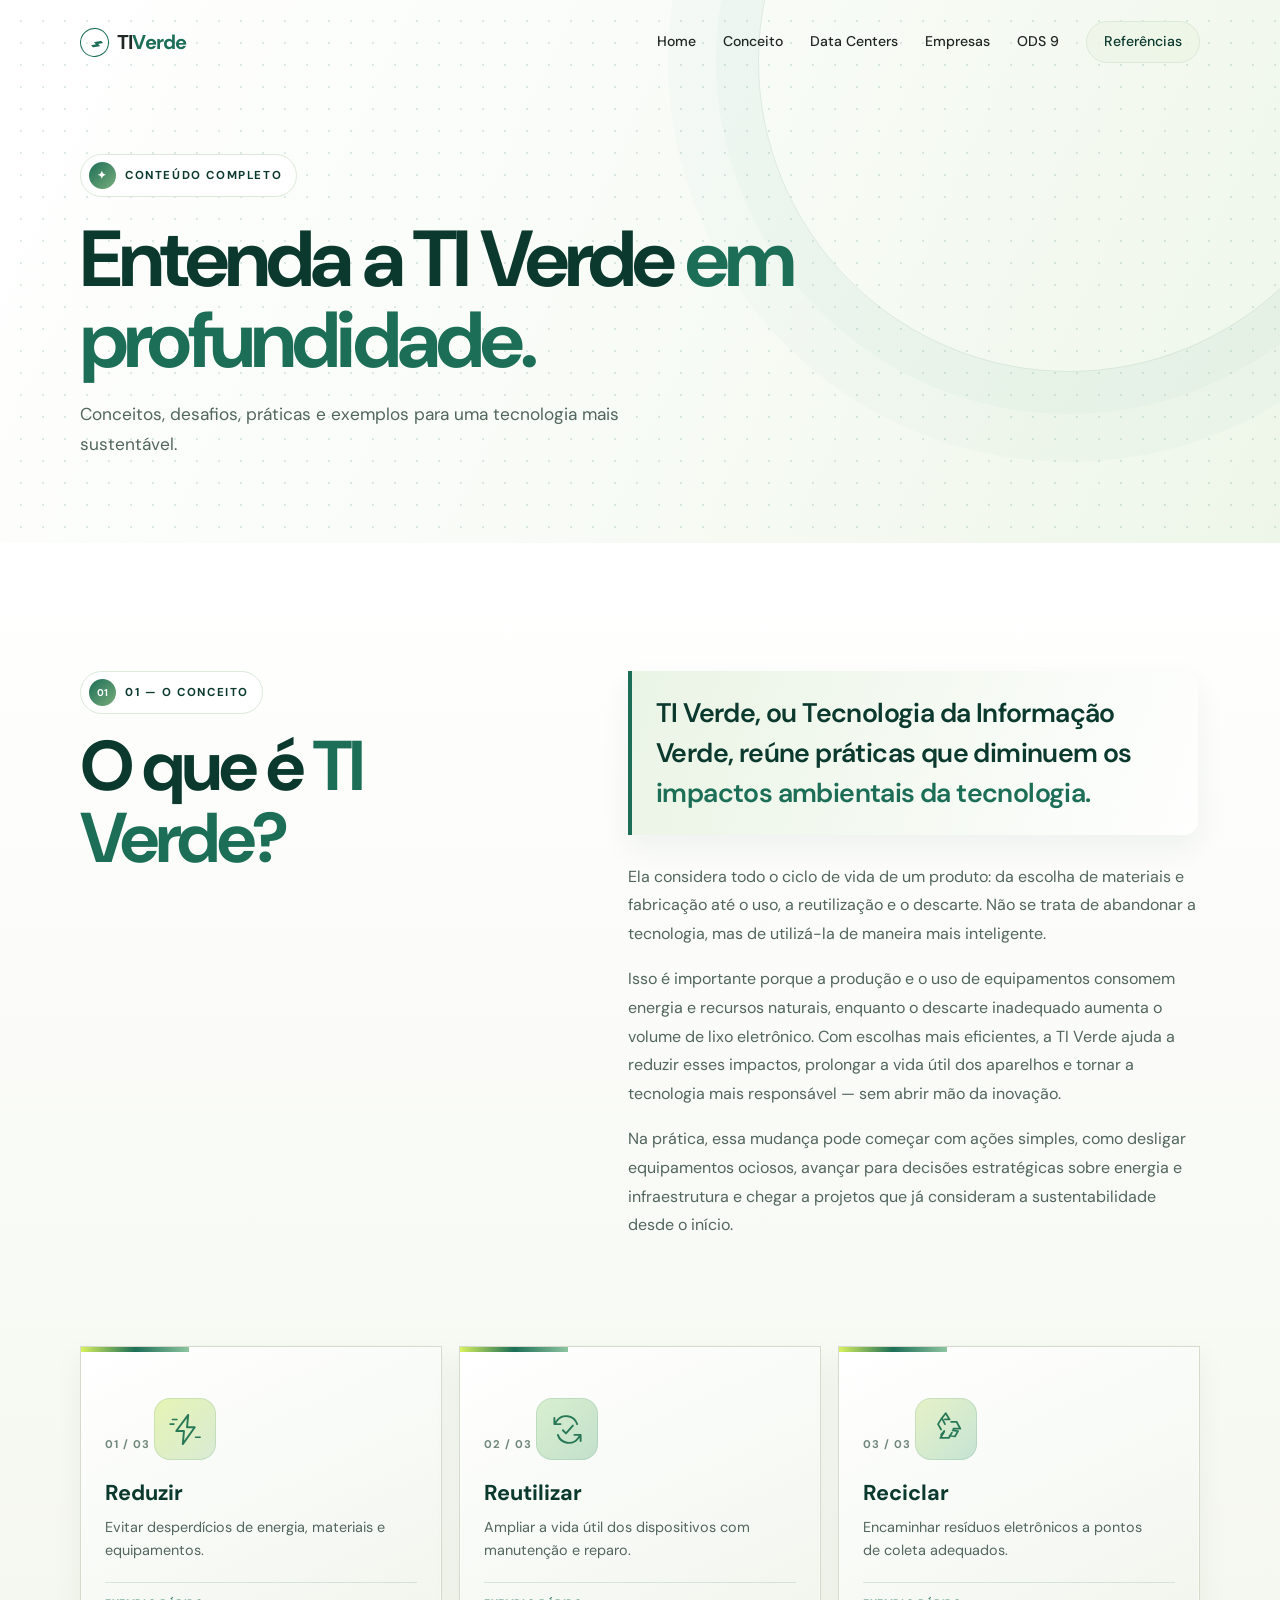
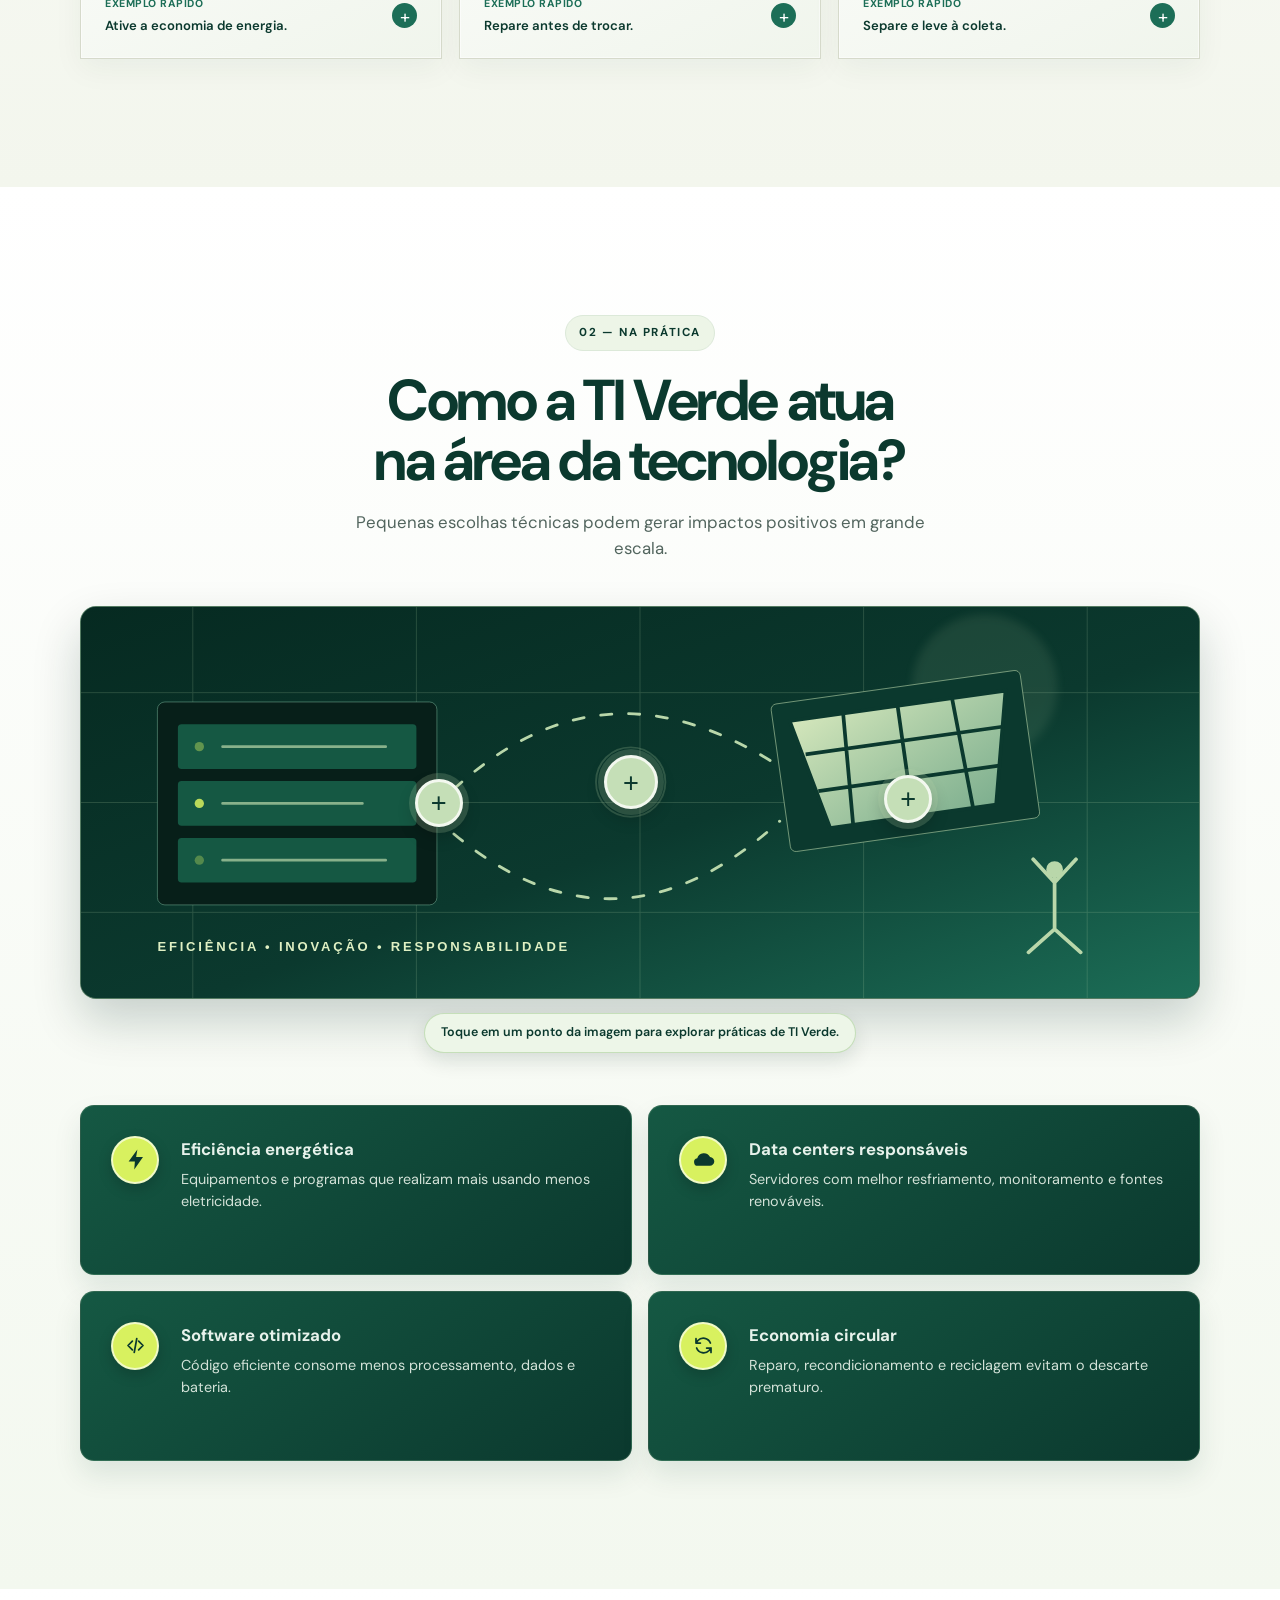
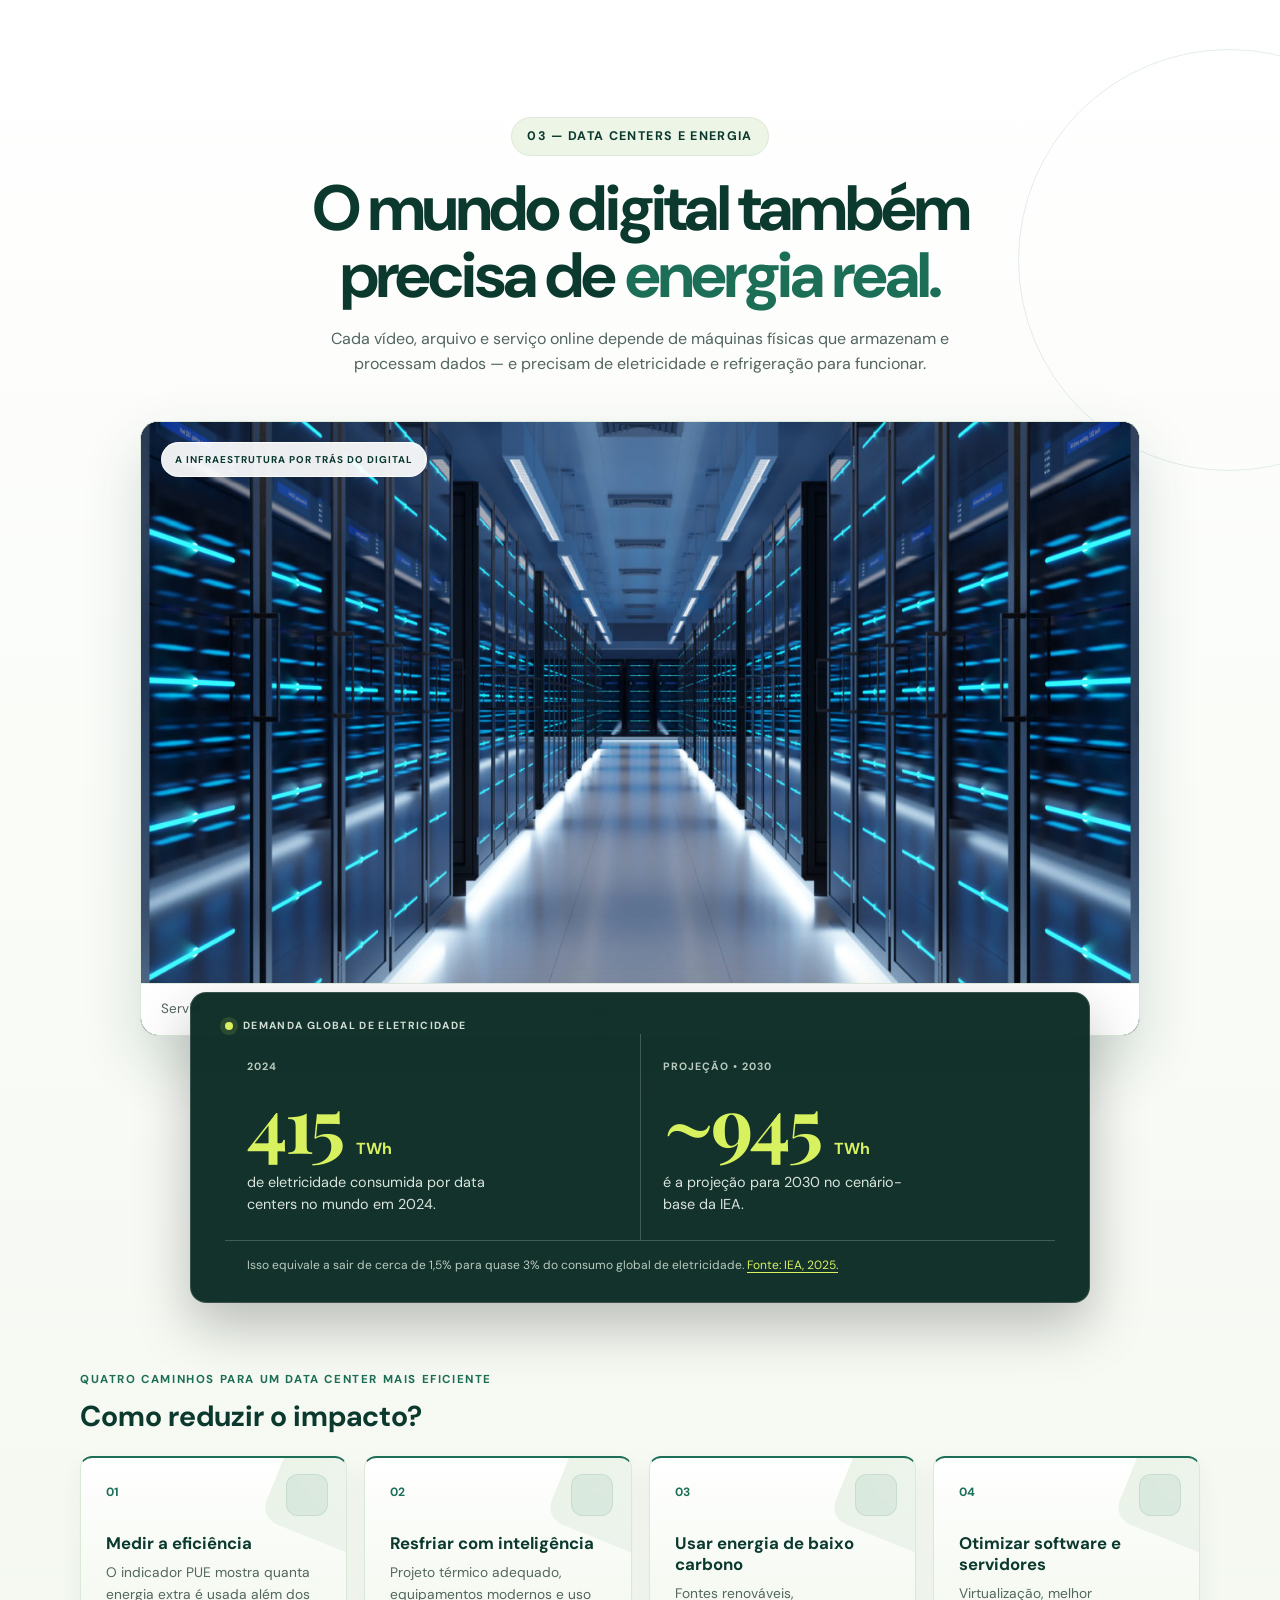
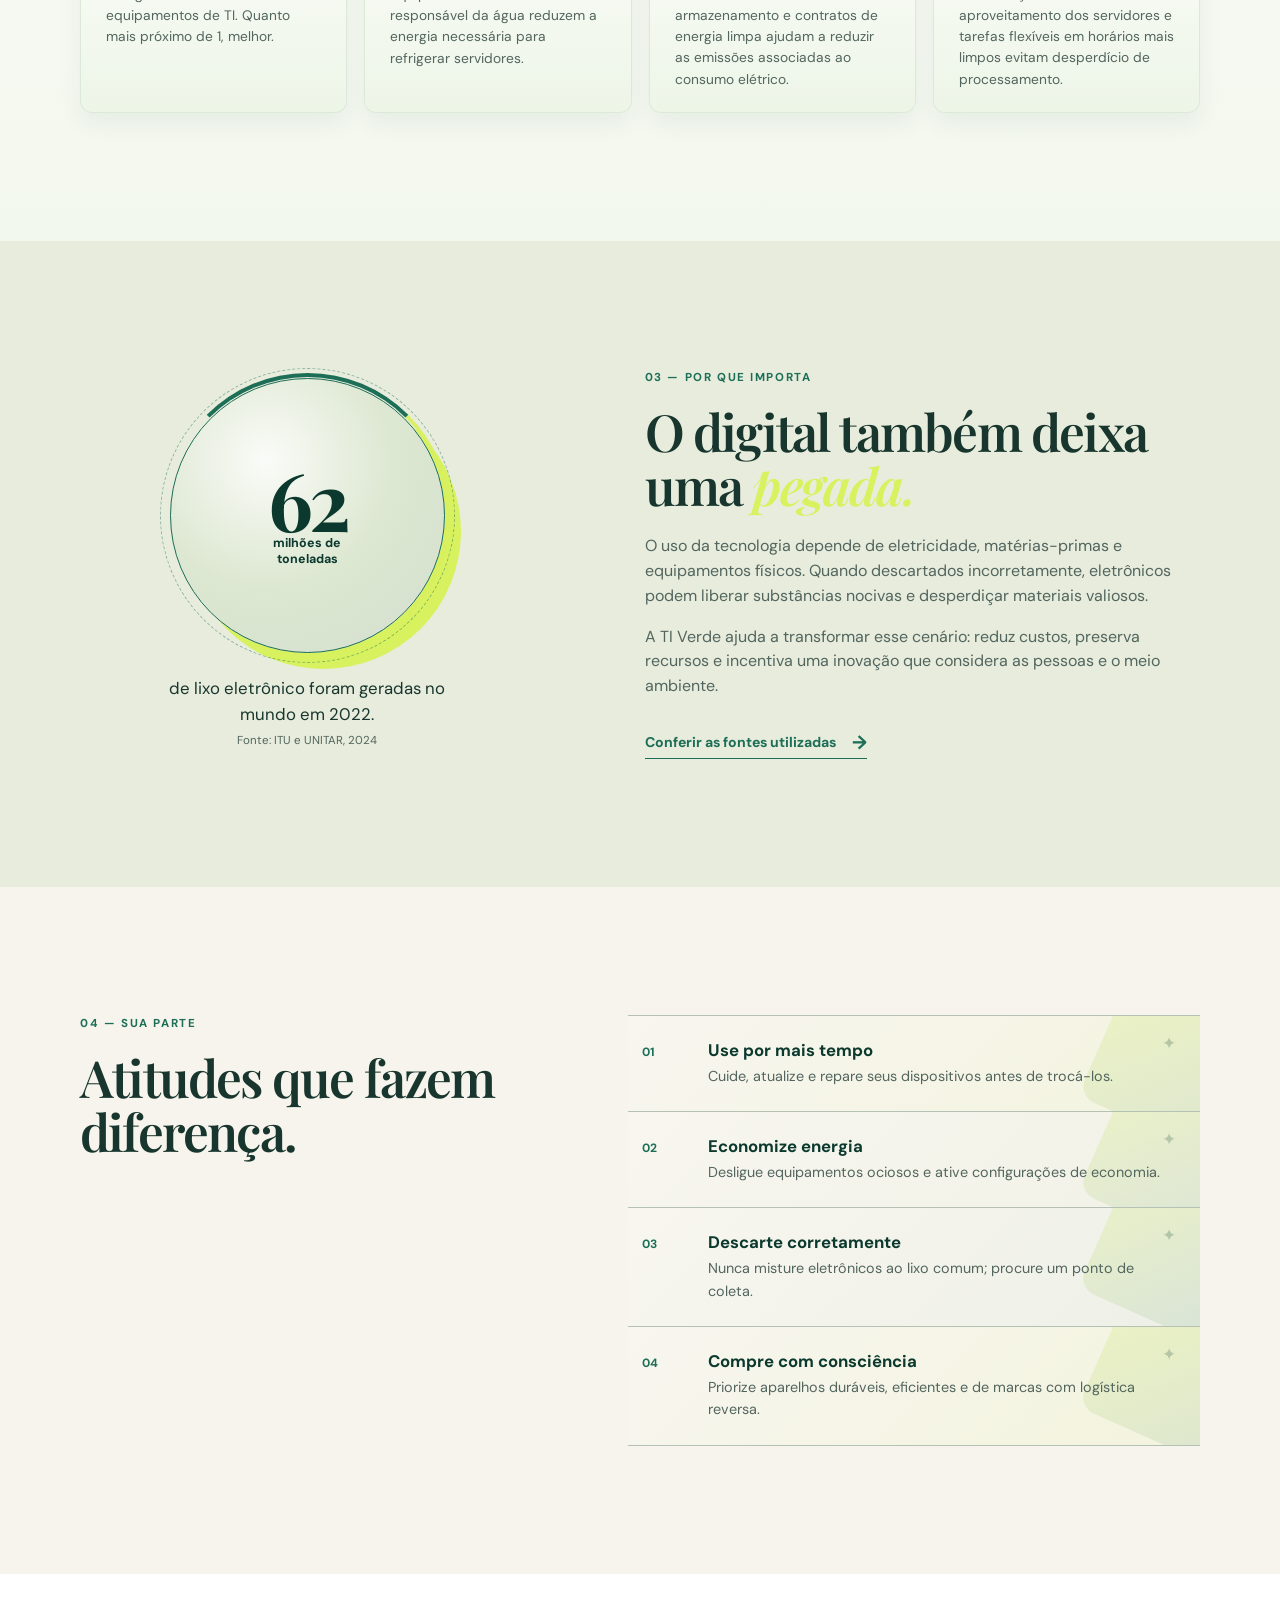
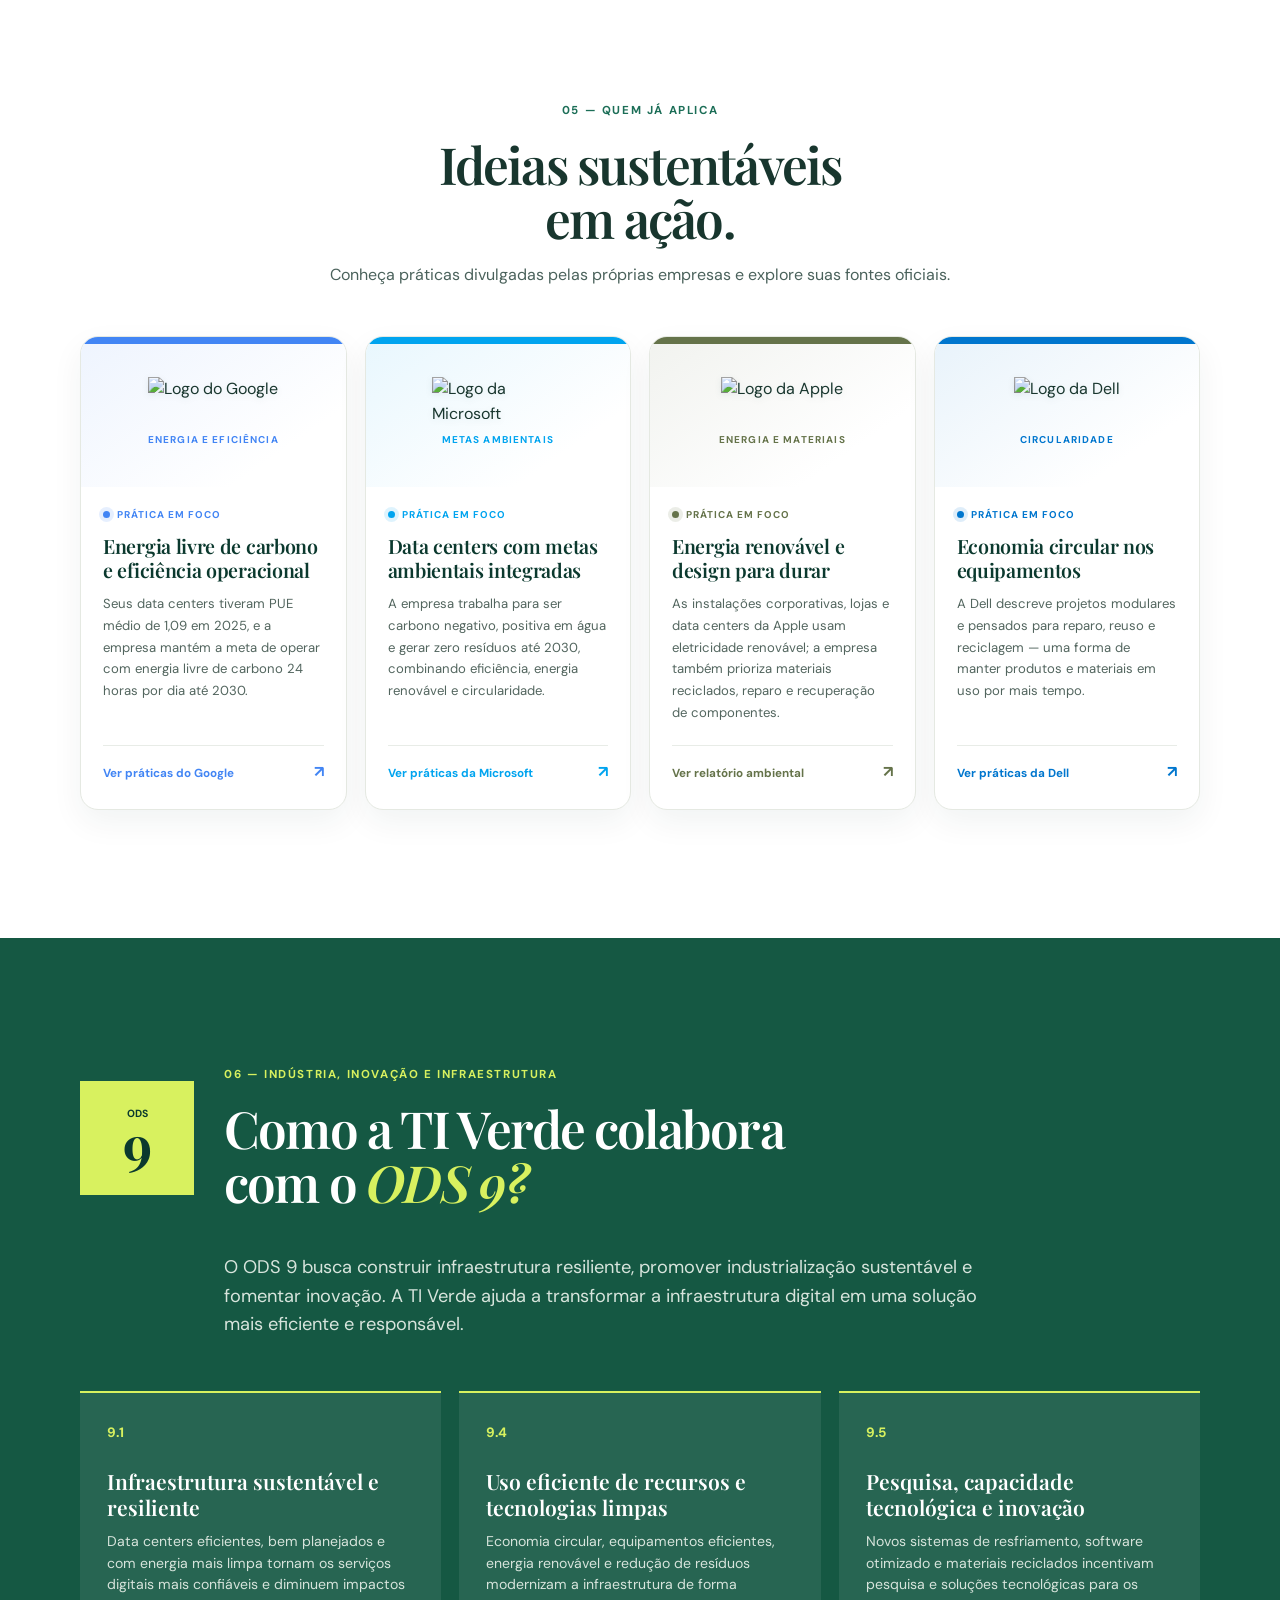
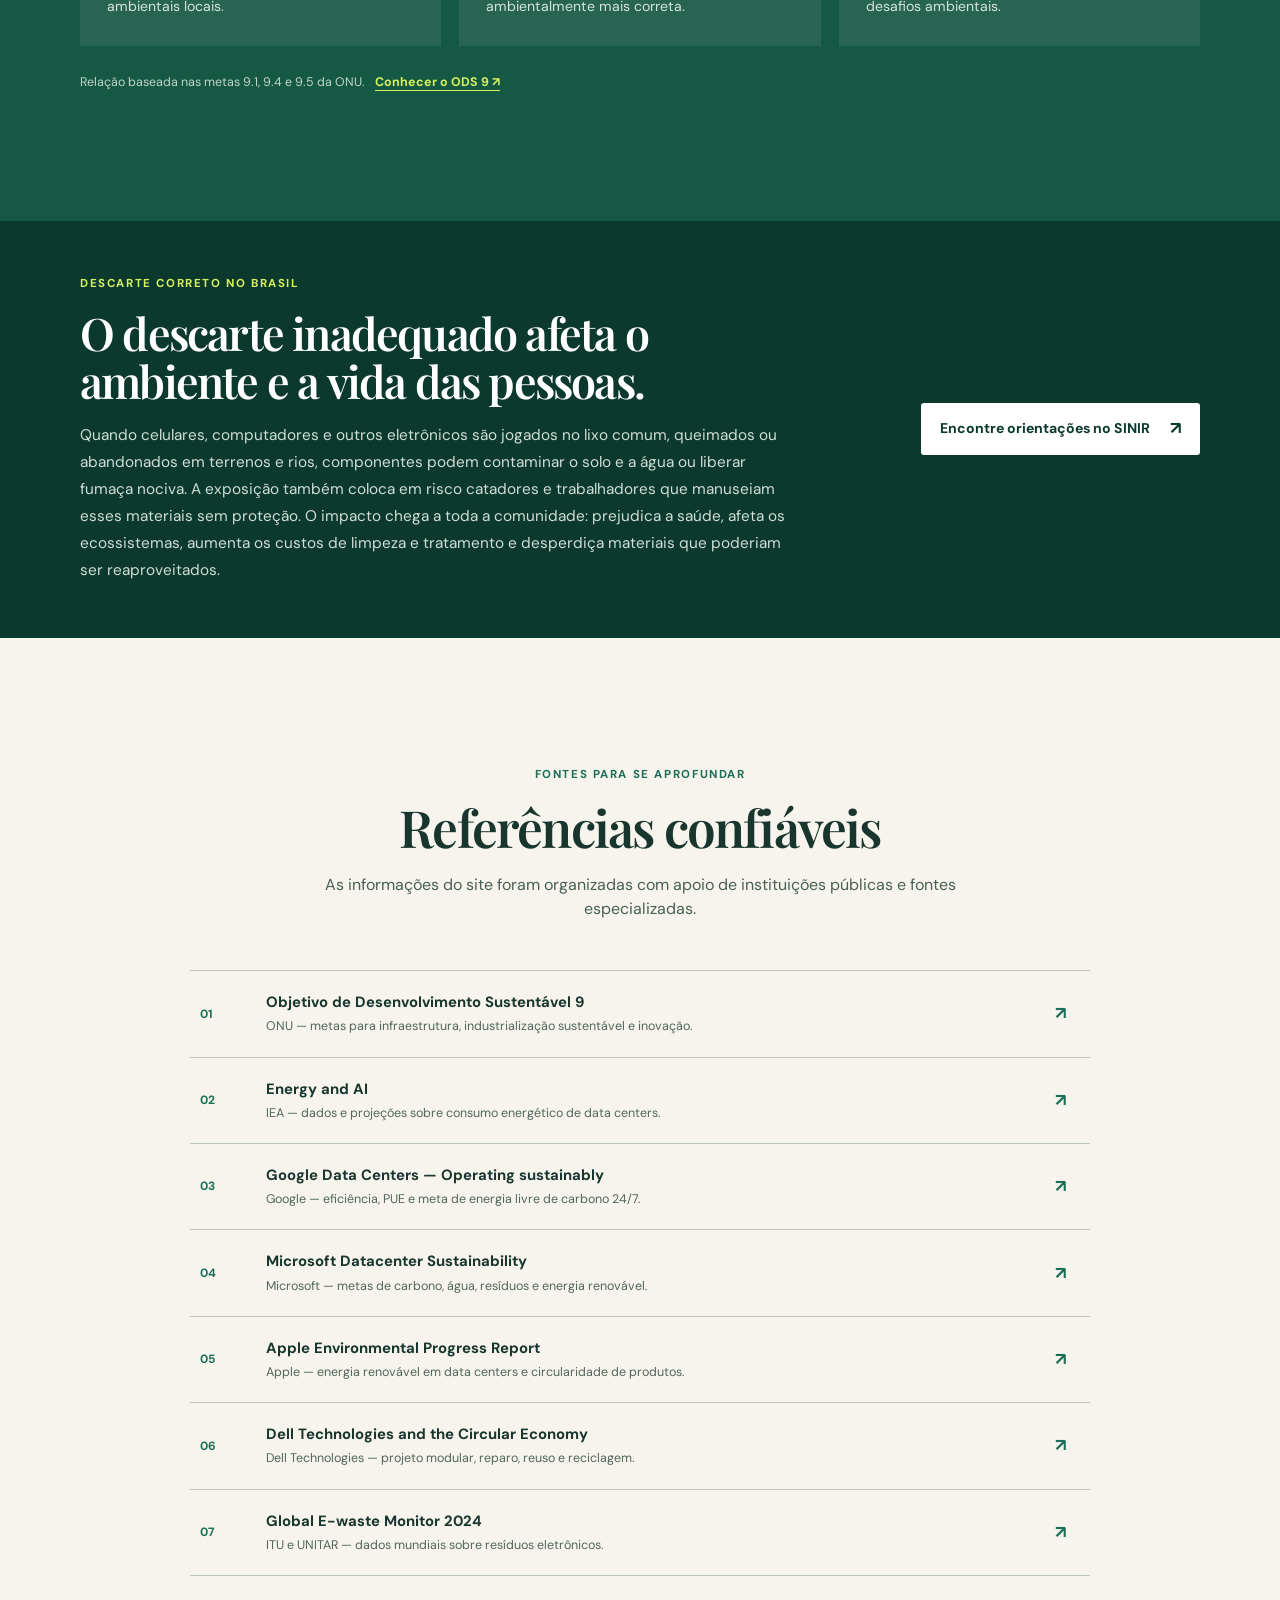
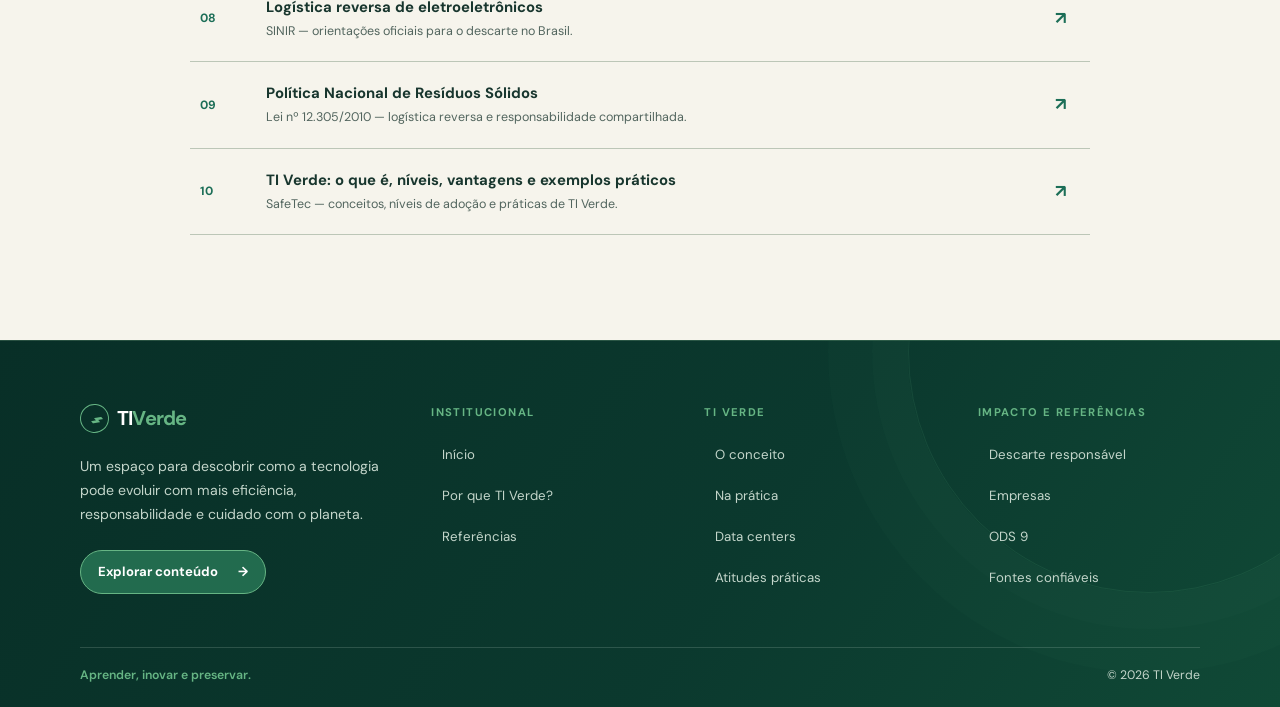
==== commit dc523be5: "Corrige autoplay do video em dispositivos moveis Co-authored-by: Copilot <223556219+Copilot@users.no" ====
--- a/conteudo.html
+++ b/conteudo.html
@@ -255,7 +255,10 @@
           </div>
 
           <figure class="data-center-imagem reveal">
-            <img src="data%20centers.jpg" alt="Corredor de um data center com fileiras de racks de servidores iluminados em azul" loading="lazy" />
+            <video class="data-center-video" autoplay loop muted playsinline webkit-playsinline preload="auto" poster="data%20centers.jpg" aria-label="Vídeo de data centers em reprodução contínua">
+              <source src="data%20centers.mp4" type="video/mp4" />
+              Seu navegador não oferece suporte à reprodução de vídeo.
+            </video>
             <span class="imagem-etiqueta">A INFRAESTRUTURA POR TRÁS DO DIGITAL</span>
             <figcaption>Servidores armazenam e processam os dados usados em serviços digitais todos os dias.</figcaption>
           </figure>
--- a/style.css
+++ b/style.css
@@ -375,19 +375,19 @@
 .item-atuacao h3 { margin-top: 3px; color: #e7f2eb; font-weight: 700; }
 .item-atuacao p { margin: 0; color: #d3e2d8; font-size: 0.9rem; }
 
-.data-centers { position: relative; overflow: hidden; color: var(--branco); background: radial-gradient(ellipse at 90% 20%, rgba(50,132,99,0.28), transparent 34%), linear-gradient(140deg, #082f27, #104b3a 60%, #0b392e); }
-.data-centers::before { position: absolute; top: 60px; right: -160px; width: 420px; height: 420px; border: 1px solid rgba(216,241,95,0.12); border-radius: 50%; content: ""; pointer-events: none; }
+.data-centers { position: relative; overflow: hidden; color: var(--verde-escuro); background: linear-gradient(180deg, #ffffff 0%, #f3f8ef 100%); }
+.data-centers::before { position: absolute; top: 60px; right: -160px; width: 420px; height: 420px; border: 1px solid rgba(28,110,87,0.12); border-radius: 50%; content: ""; pointer-events: none; }
 .data-centers > .container { position: relative; z-index: 1; }
 .data-centers .titulo-central { max-width: 780px; margin-bottom: 44px; }
-.data-centers .titulo-central .etiqueta { color: var(--limao); }
-.data-centers .titulo-central h2 em { color: var(--limao); }
-.data-centers .titulo-central > p:last-child { max-width: 650px; margin-right: auto; margin-left: auto; color: #d0ded5; opacity: 1; }
-.data-center-imagem { position: relative; max-width: 1000px; margin: 0 auto; overflow: hidden; border: 1px solid rgba(255,255,255,0.25); border-radius: 18px; background: #071c25; box-shadow: 0 25px 70px rgba(0,0,0,0.28); }
-.data-center-imagem::after { position: absolute; inset: 35% 0 0; background: linear-gradient(180deg, transparent, rgba(4,21,24,0.82)); content: ""; pointer-events: none; }
-.data-center-imagem img { display: block; width: 100%; aspect-ratio: 3 / 1.55; object-fit: cover; object-position: center 53%; transition: transform 0.8s ease; }
-.data-center-imagem:hover img { transform: scale(1.025); }
-.imagem-etiqueta { position: absolute; top: 20px; left: 20px; z-index: 1; padding: 9px 13px; color: var(--verde-escuro); border: 1px solid rgba(255,255,255,0.8); border-radius: 999px; background: rgba(255,255,255,0.9); font-size: 0.62rem; font-weight: 700; letter-spacing: 1px; }
-.data-center-imagem figcaption { position: absolute; right: 24px; bottom: 22px; left: 24px; z-index: 1; color: var(--branco); font-size: 0.84rem; }
+.data-centers .titulo-central .etiqueta { display: inline-flex; width: fit-content; margin-bottom: 20px; padding: 9px 15px; color: var(--verde-escuro); border: 1px solid #dce9d9; border-radius: 999px; background: #edf5e7; font-size: 0.78rem; letter-spacing: 1.35px; }
+.data-centers .titulo-central h2 { color: var(--verde-escuro); font-family: var(--sans); font-size: clamp(2.8rem, 5vw, 4.2rem); font-weight: 700; letter-spacing: -2.8px; line-height: 1.04; }
+.data-centers .titulo-central h2 em { color: var(--verde); font-style: normal; }
+.data-centers .titulo-central > p:last-child { max-width: 650px; margin-right: auto; margin-left: auto; color: var(--texto-suave); opacity: 1; }
+.data-center-imagem { position: relative; max-width: 1000px; margin: 0 auto; overflow: hidden; border: 1px solid #dce9d9; border-radius: 18px; background: #071c25; box-shadow: 0 25px 60px rgba(11,57,46,0.16); }
+.data-center-video { display: block; width: 100%; aspect-ratio: 16 / 9; background: #071c25; object-fit: cover; }
+.data-center-video:focus-visible { outline: 3px solid var(--verde); outline-offset: -5px; }
+.imagem-etiqueta { position: absolute; top: 20px; left: 20px; z-index: 1; padding: 9px 13px; color: var(--verde-escuro); border: 1px solid rgba(255,255,255,0.8); border-radius: 999px; background: rgba(255,255,255,0.92); font-size: 0.62rem; font-weight: 700; letter-spacing: 1px; }
+.data-center-imagem figcaption { padding: 15px 20px; color: var(--texto-suave); border-top: 1px solid #e4ede1; background: #ffffff; font-size: 0.84rem; }
 .painel-data-centers { position: relative; z-index: 2; max-width: 900px; margin: -44px auto 68px; padding: 25px 34px 12px; color: var(--branco); border: 1px solid rgba(255,255,255,0.16); border-radius: 16px; background: rgba(6,38,31,0.94); box-shadow: 0 22px 55px rgba(0,0,0,0.26); backdrop-filter: blur(12px); }
 .painel-introducao { display: flex; align-items: center; gap: 10px; color: #d0ded5; }
 .painel-introducao p { margin: 0; font-size: 0.65rem; font-weight: 700; letter-spacing: 1.35px; }
@@ -402,18 +402,19 @@
 .nota-fonte { margin: 0; padding: 15px 22px; border-top: 1px solid rgba(255,255,255,0.2); color: #b9cbbf; font-size: 0.75rem; }
 .nota-fonte a { color: var(--limao); text-decoration: underline; text-underline-offset: 3px; }
 .estrategias-cabecalho { margin-bottom: 22px; }
-.estrategias-cabecalho .etiqueta { margin-bottom: 9px; color: var(--limao); }
-.estrategias-cabecalho h3 { margin: 0; font-family: var(--serif); font-size: 1.8rem; font-weight: 600; }
+.estrategias-cabecalho .etiqueta { margin-bottom: 9px; color: var(--verde); }
+.estrategias-cabecalho h3 { margin: 0; color: var(--verde-escuro); font-family: var(--sans); font-size: 1.8rem; font-weight: 700; }
 .estrategias-grid { display: grid; grid-template-columns: repeat(4, 1fr); gap: 17px; }
 .estrategia {
   position: relative;
   min-height: 224px;
   padding: 25px 25px 22px;
-  border: 1px solid rgba(255,255,255,0.13);
-  border-top: 2px solid var(--limao);
+  border: 1px solid #dce9d9;
+  border-top: 2px solid var(--verde);
   border-radius: 12px;
-  background: linear-gradient(180deg, rgba(255,255,255,0.11), rgba(255,255,255,0.055));
+  background: linear-gradient(180deg, #ffffff, #edf5e7);
   overflow: hidden;
+  box-shadow: 0 10px 24px rgba(11,57,46,0.06);
   transition: transform 0.25s ease, box-shadow 0.25s ease, background 0.25s ease;
 }
 .estrategia::before {
@@ -423,7 +424,7 @@
   right: -30px;
   width: 110px;
   height: 110px;
-  background: linear-gradient(135deg, rgba(216,241,95,0.18), rgba(28,110,87,0.08));
+  background: linear-gradient(135deg, rgba(185,215,170,0.3), rgba(28,110,87,0.06));
   transform: rotate(22deg) translateY(-28px);
   border-radius: 18px;
 }
@@ -435,34 +436,34 @@
   right: 18px;
   top: 16px;
   border-radius: 12px;
-  background: rgba(255,255,255,0.1);
+  background: rgba(28,110,87,0.08);
   backdrop-filter: blur(2px);
-  box-shadow: inset 0 0 0 1px rgba(28,110,87,0.08);
+  box-shadow: inset 0 0 0 1px rgba(28,110,87,0.1);
 }
 .estrategia:hover {
   transform: translateY(-6px);
-  background: linear-gradient(180deg, rgba(255,255,255,0.16), rgba(255,255,255,0.08));
-  box-shadow: 0 16px 30px rgba(0,0,0,0.15);
+  background: linear-gradient(180deg, #ffffff, #e5f1df);
+  box-shadow: 0 16px 30px rgba(11,57,46,0.12);
 }
 .estrategia > span {
   position: relative;
   z-index: 1;
   display: block;
   margin-bottom: 32px;
-  color: var(--limao);
+  color: var(--verde);
   font-size: 0.75rem;
   font-weight: 700;
 }
 .estrategia h3 {
   position: relative;
   z-index: 1;
-  color: var(--branco);
+  color: var(--verde-escuro);
 }
 .estrategia p {
   position: relative;
   z-index: 1;
   margin: 0;
-  color: #d0ded5;
+  color: var(--texto-suave);
   font-size: 0.86rem;
 }
 
@@ -740,7 +741,7 @@
   .data-centers::before { display: none; }
   .data-centers .titulo-central h2 { font-size: clamp(2.25rem, 10vw, 3.2rem); }
   .data-center-imagem { border-radius: 13px; }
-  .data-center-imagem img { aspect-ratio: 4 / 3; }
+  .data-center-video { aspect-ratio: 4 / 3; }
   .imagem-etiqueta { top: 12px; left: 12px; max-width: calc(100% - 24px); padding: 8px 10px; font-size: 0.52rem; }
   .data-center-imagem figcaption { right: 14px; bottom: 14px; left: 14px; font-size: 0.73rem; }
   .painel-data-centers { margin: -22px auto 48px; padding: 20px 18px 10px; border-radius: 13px; }
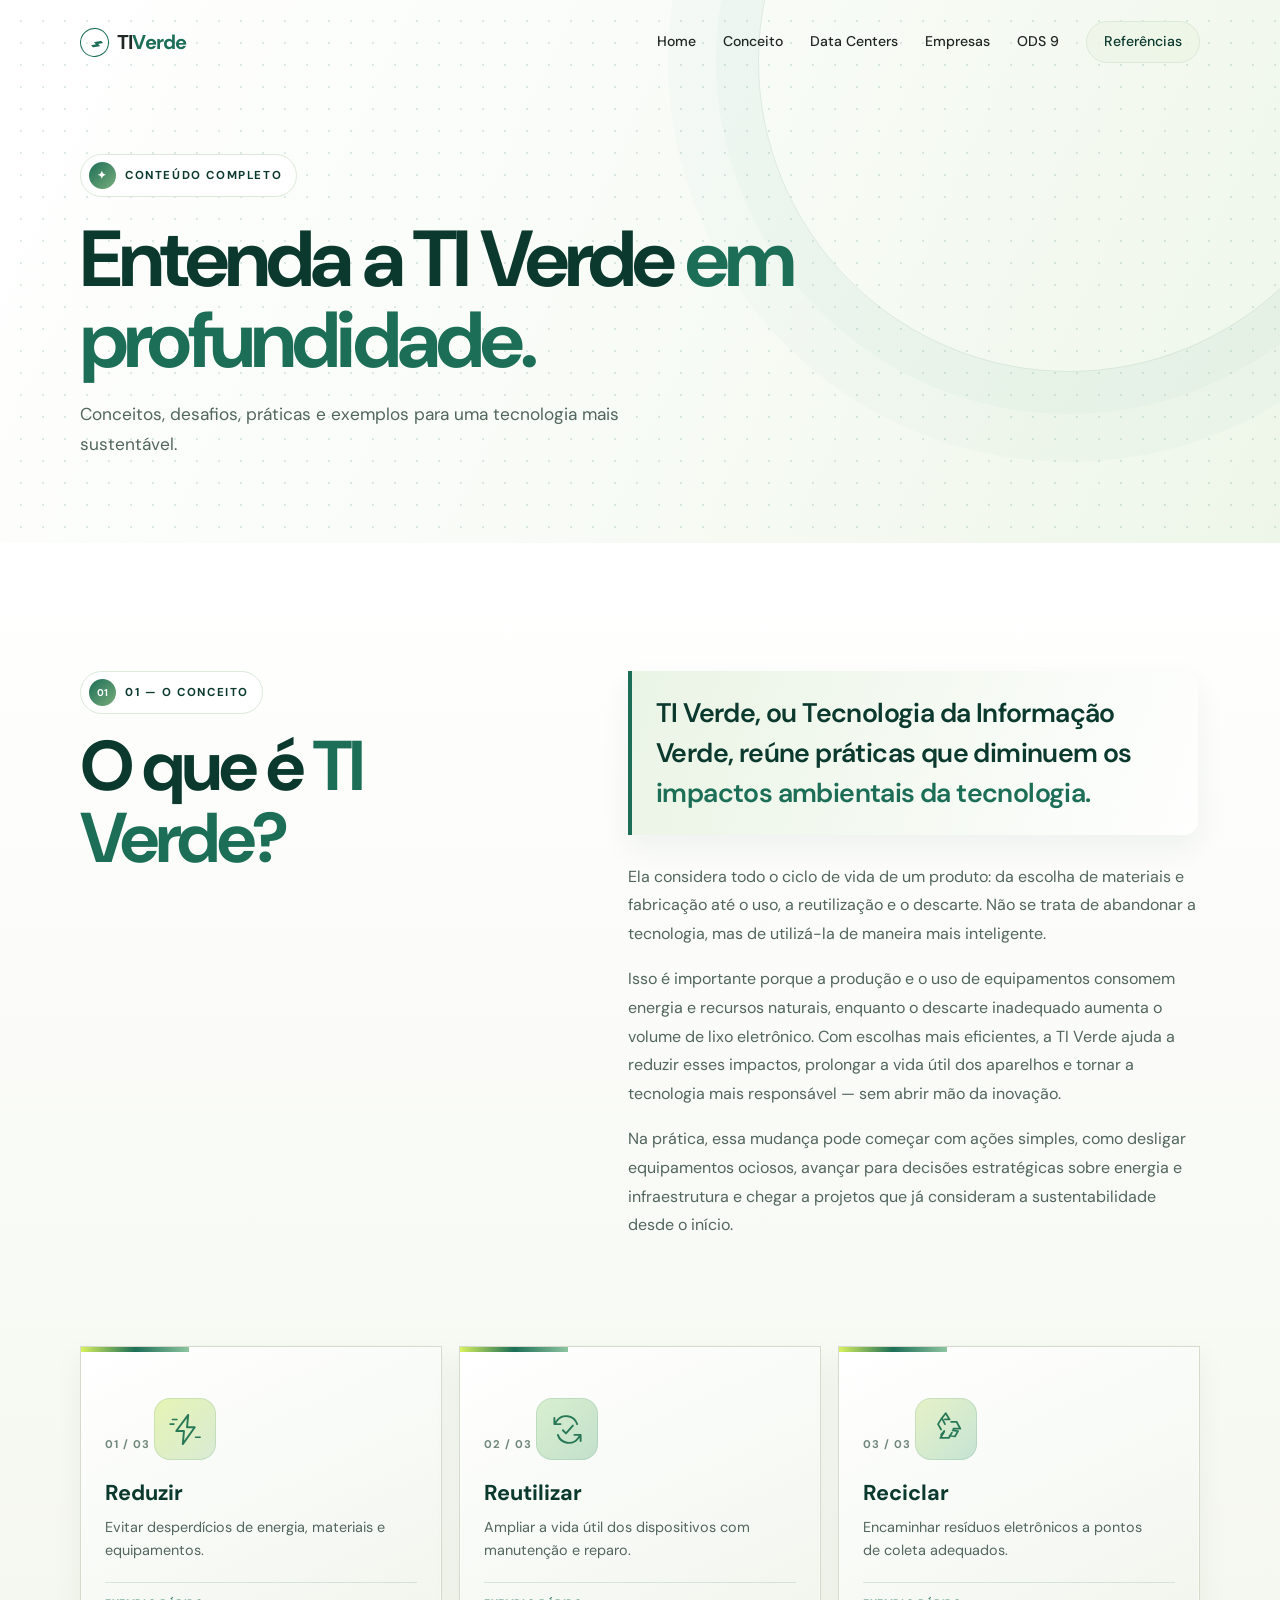
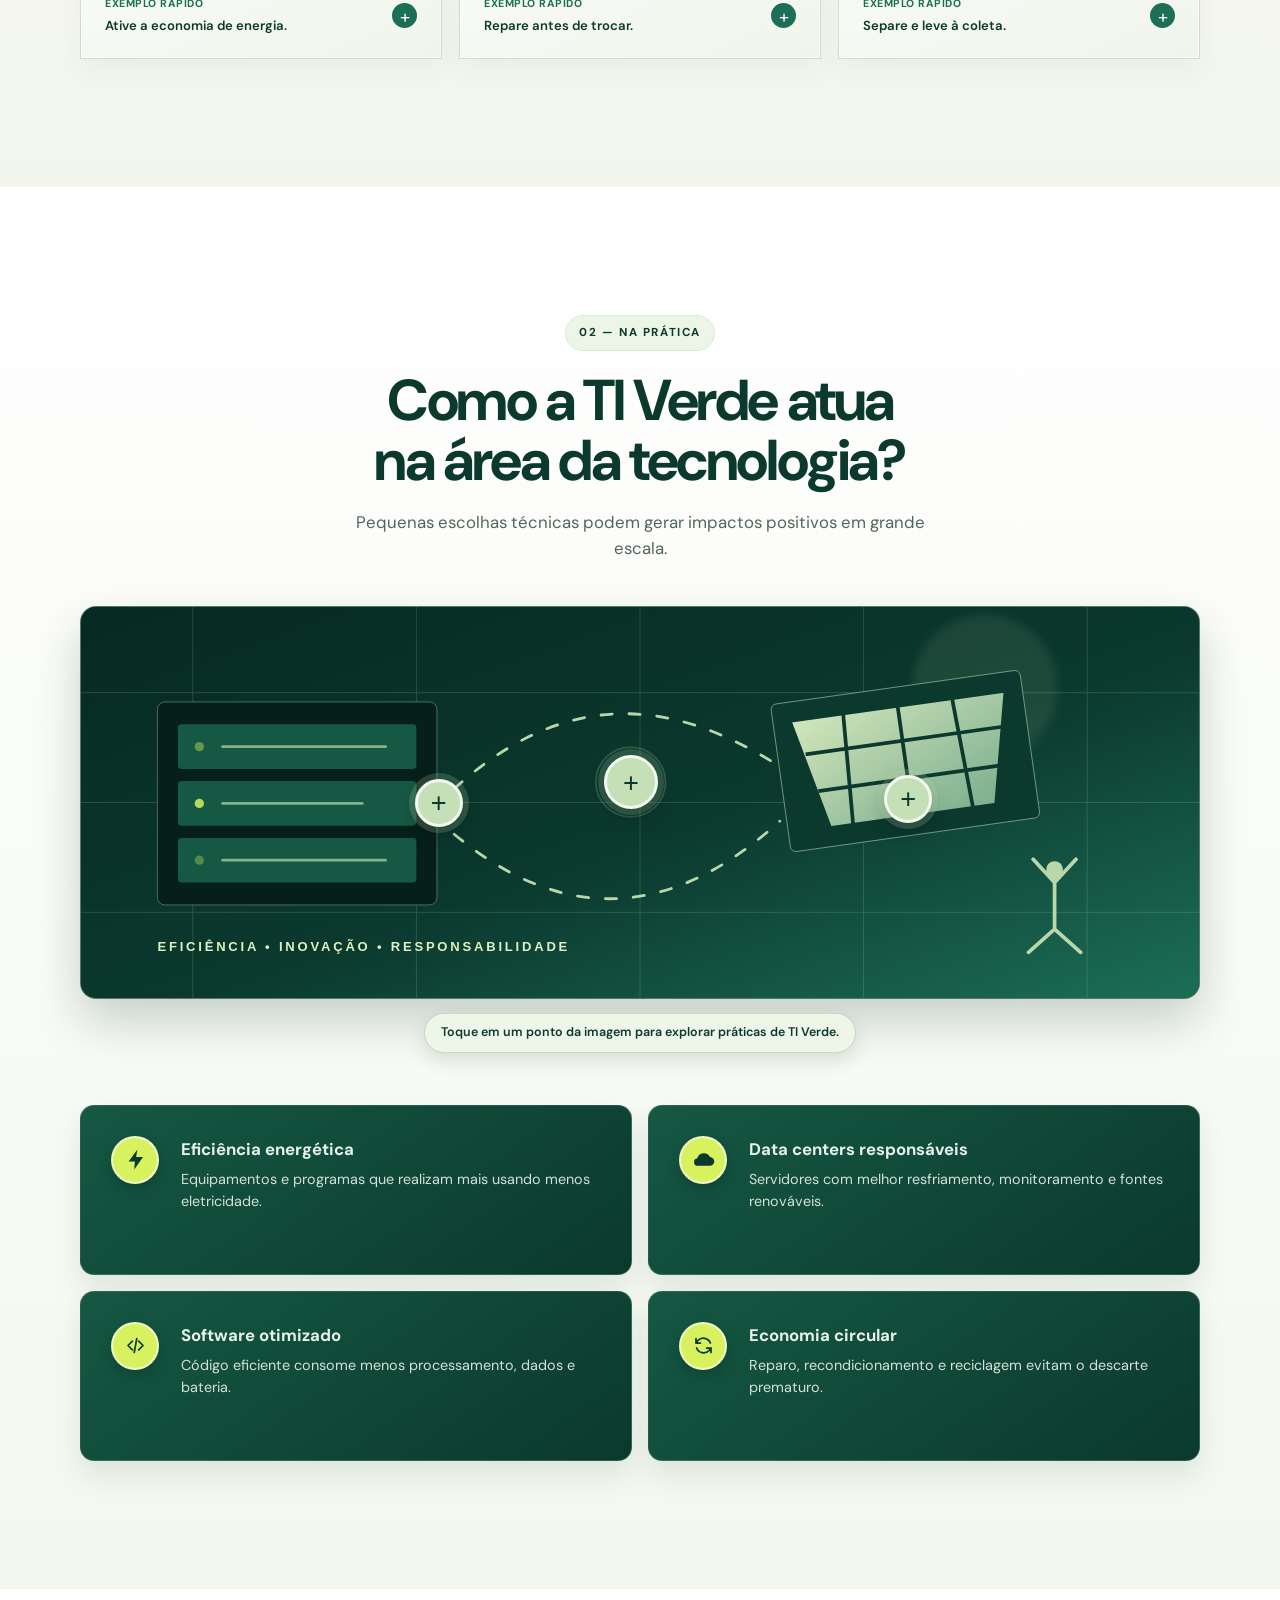
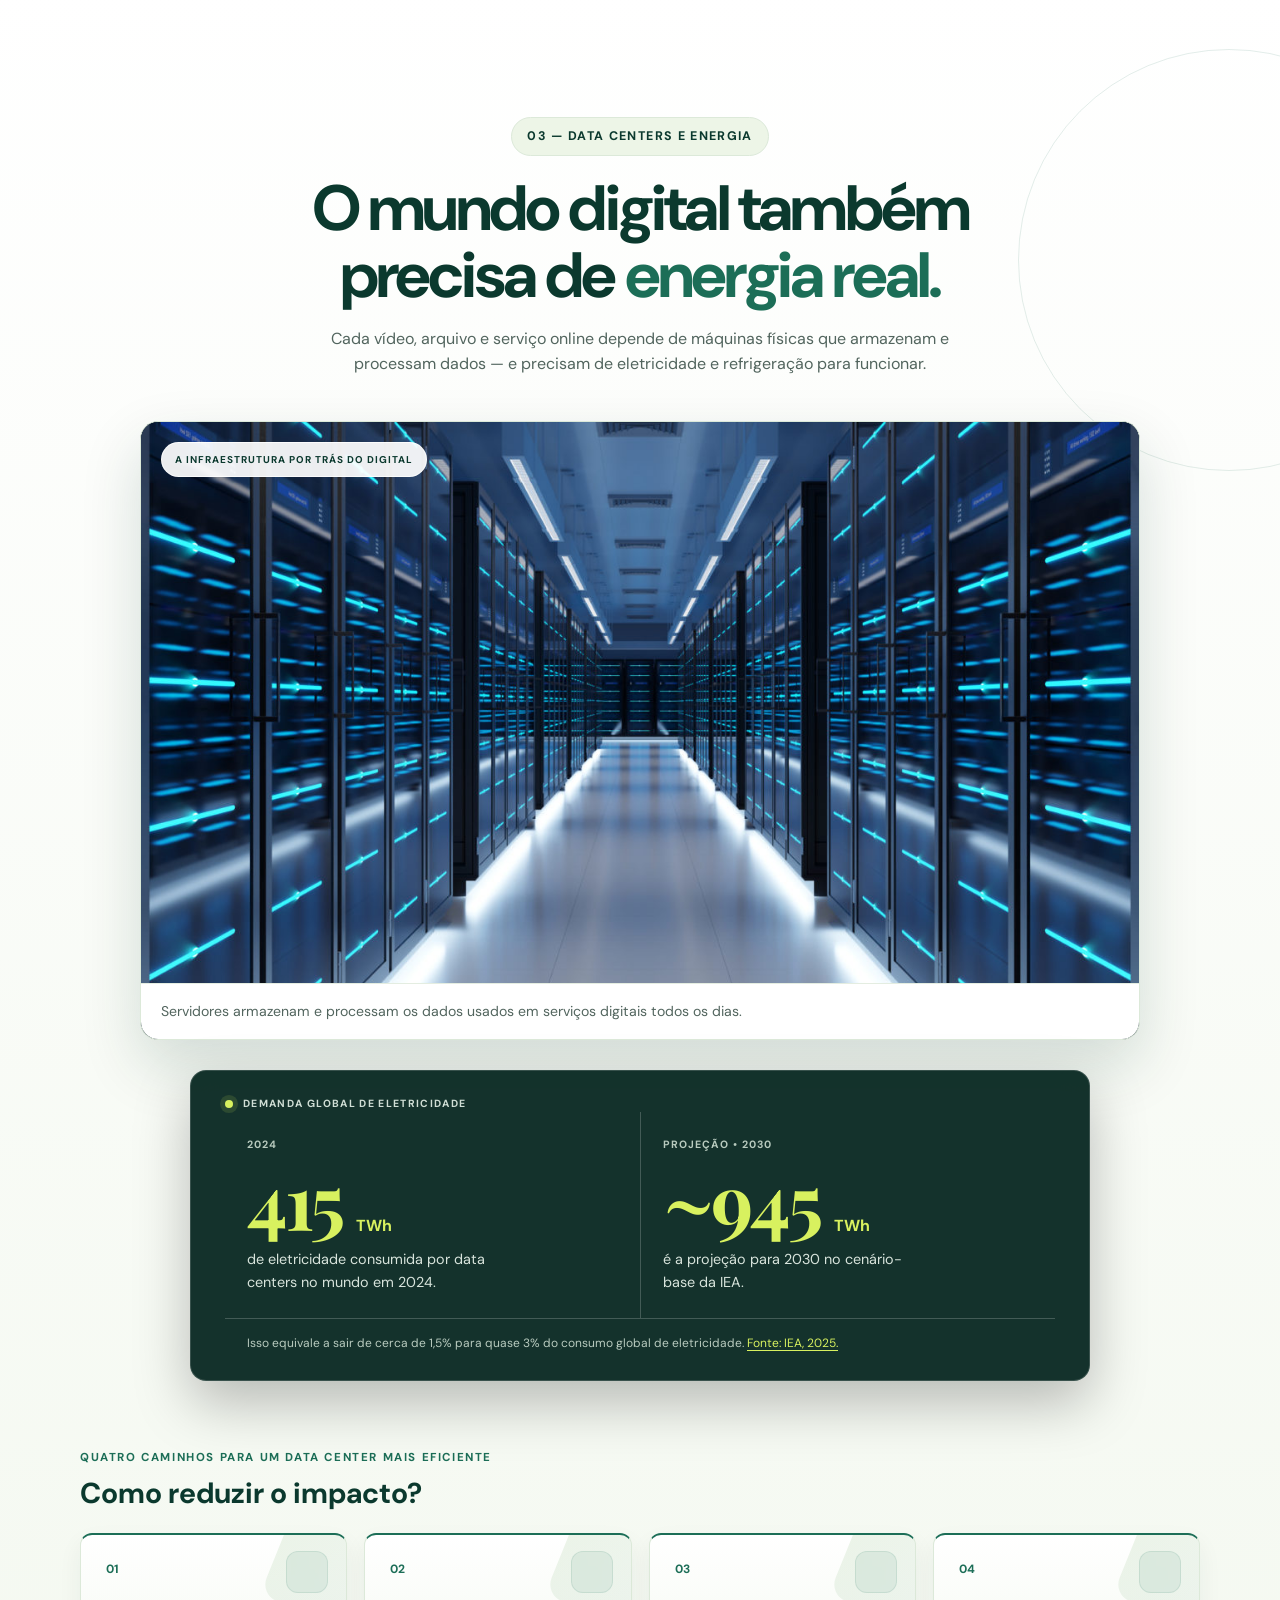
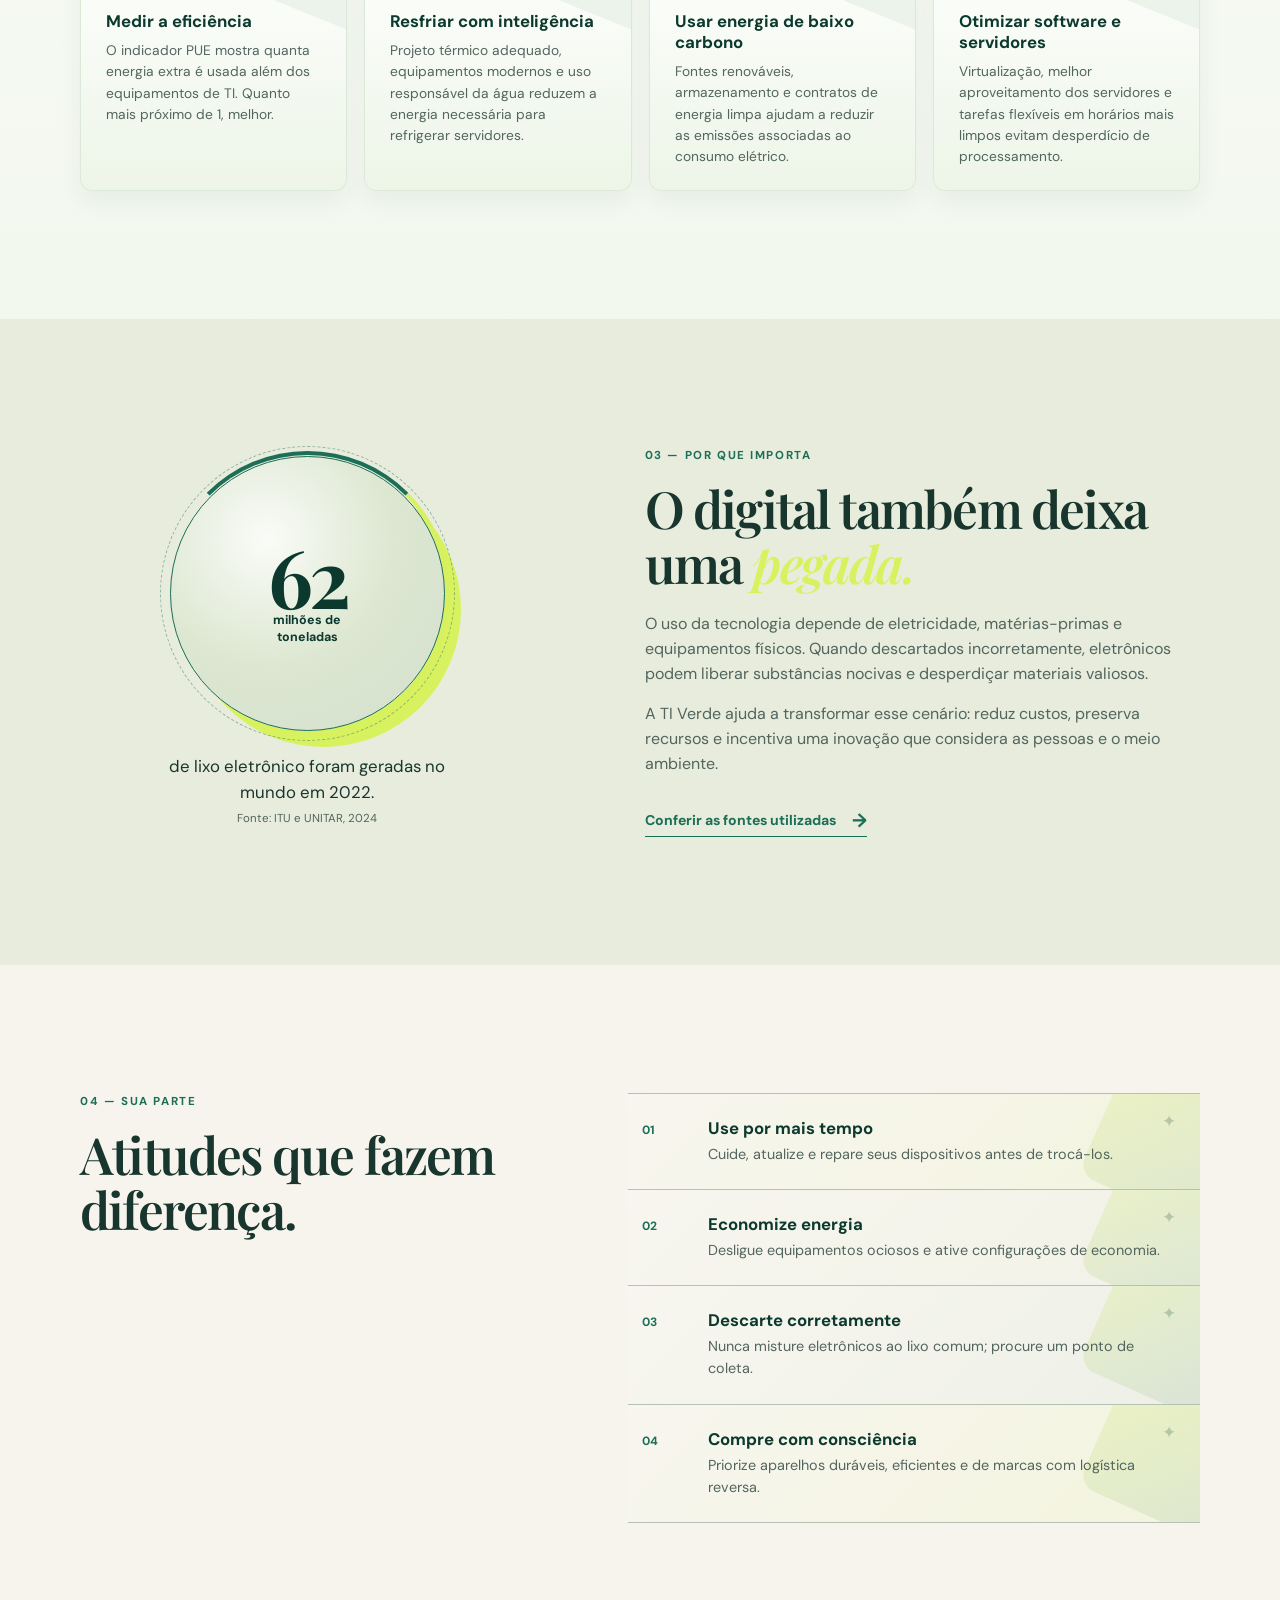
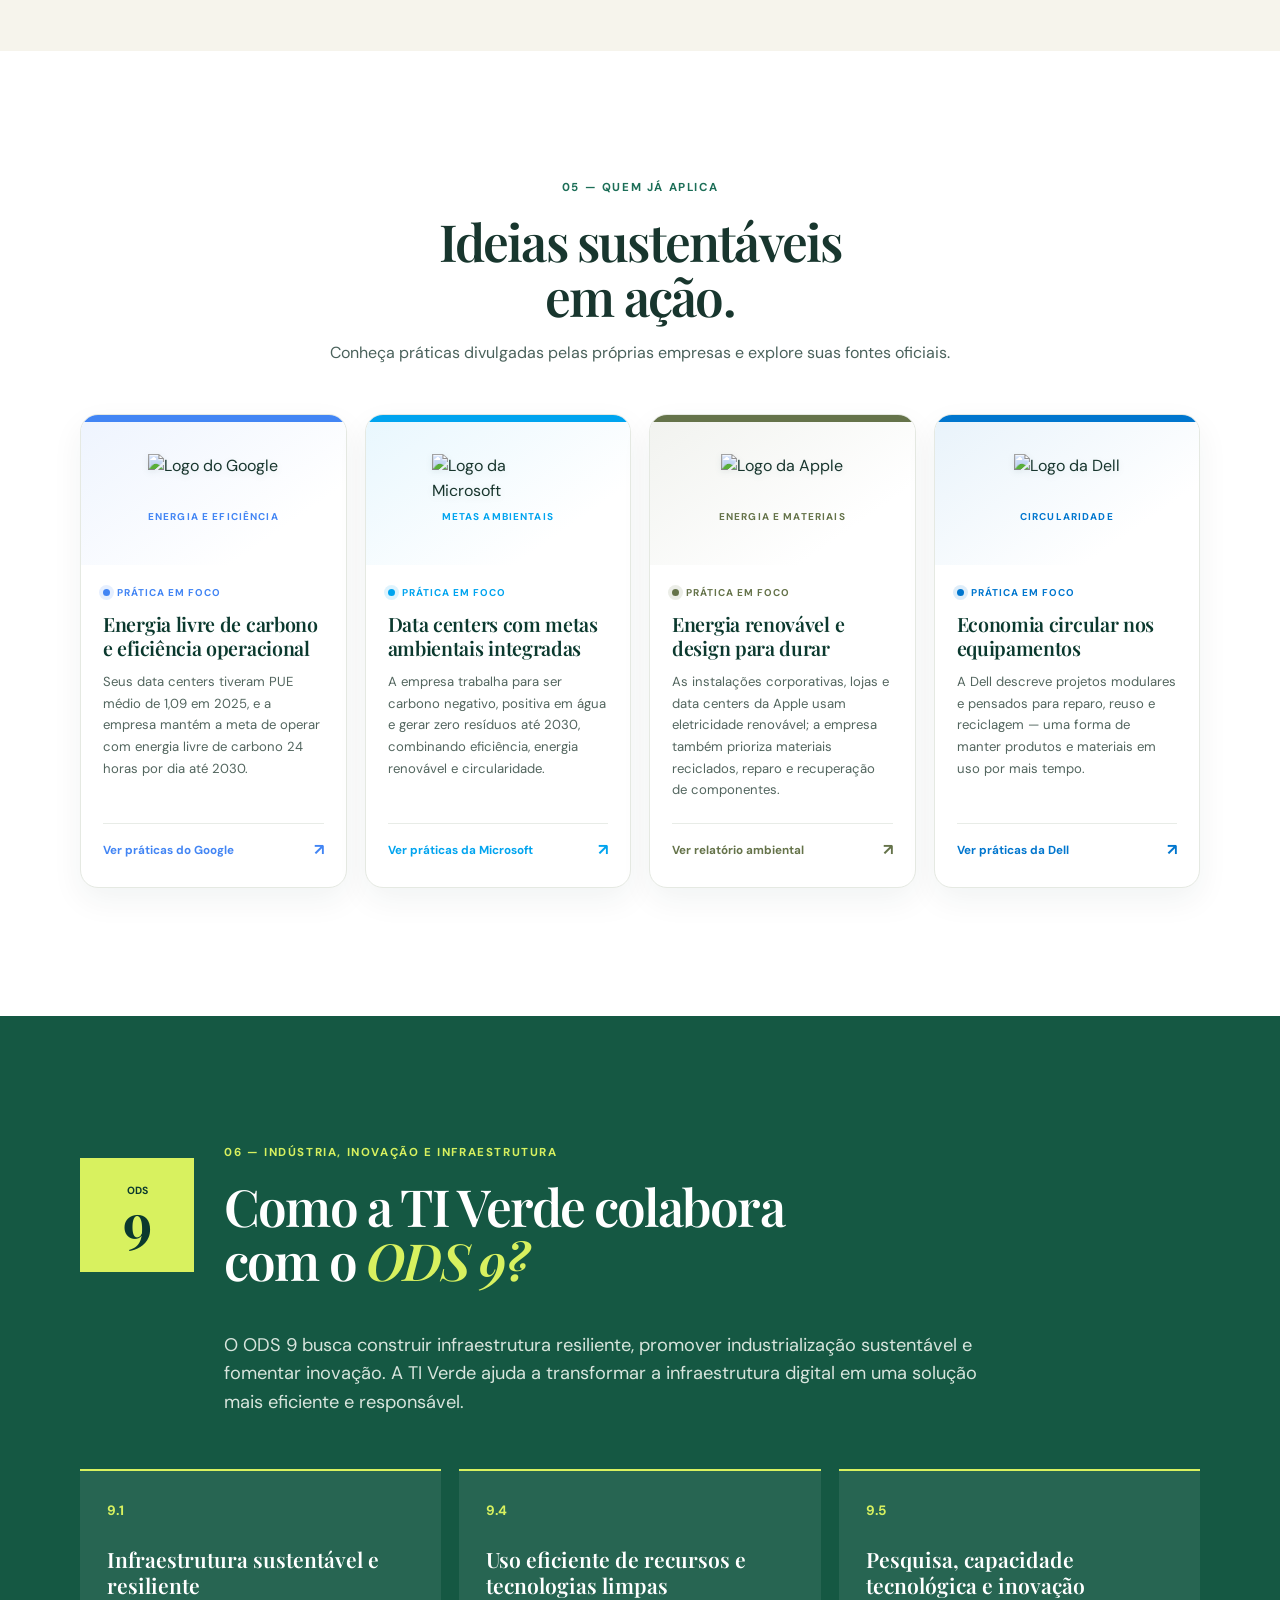
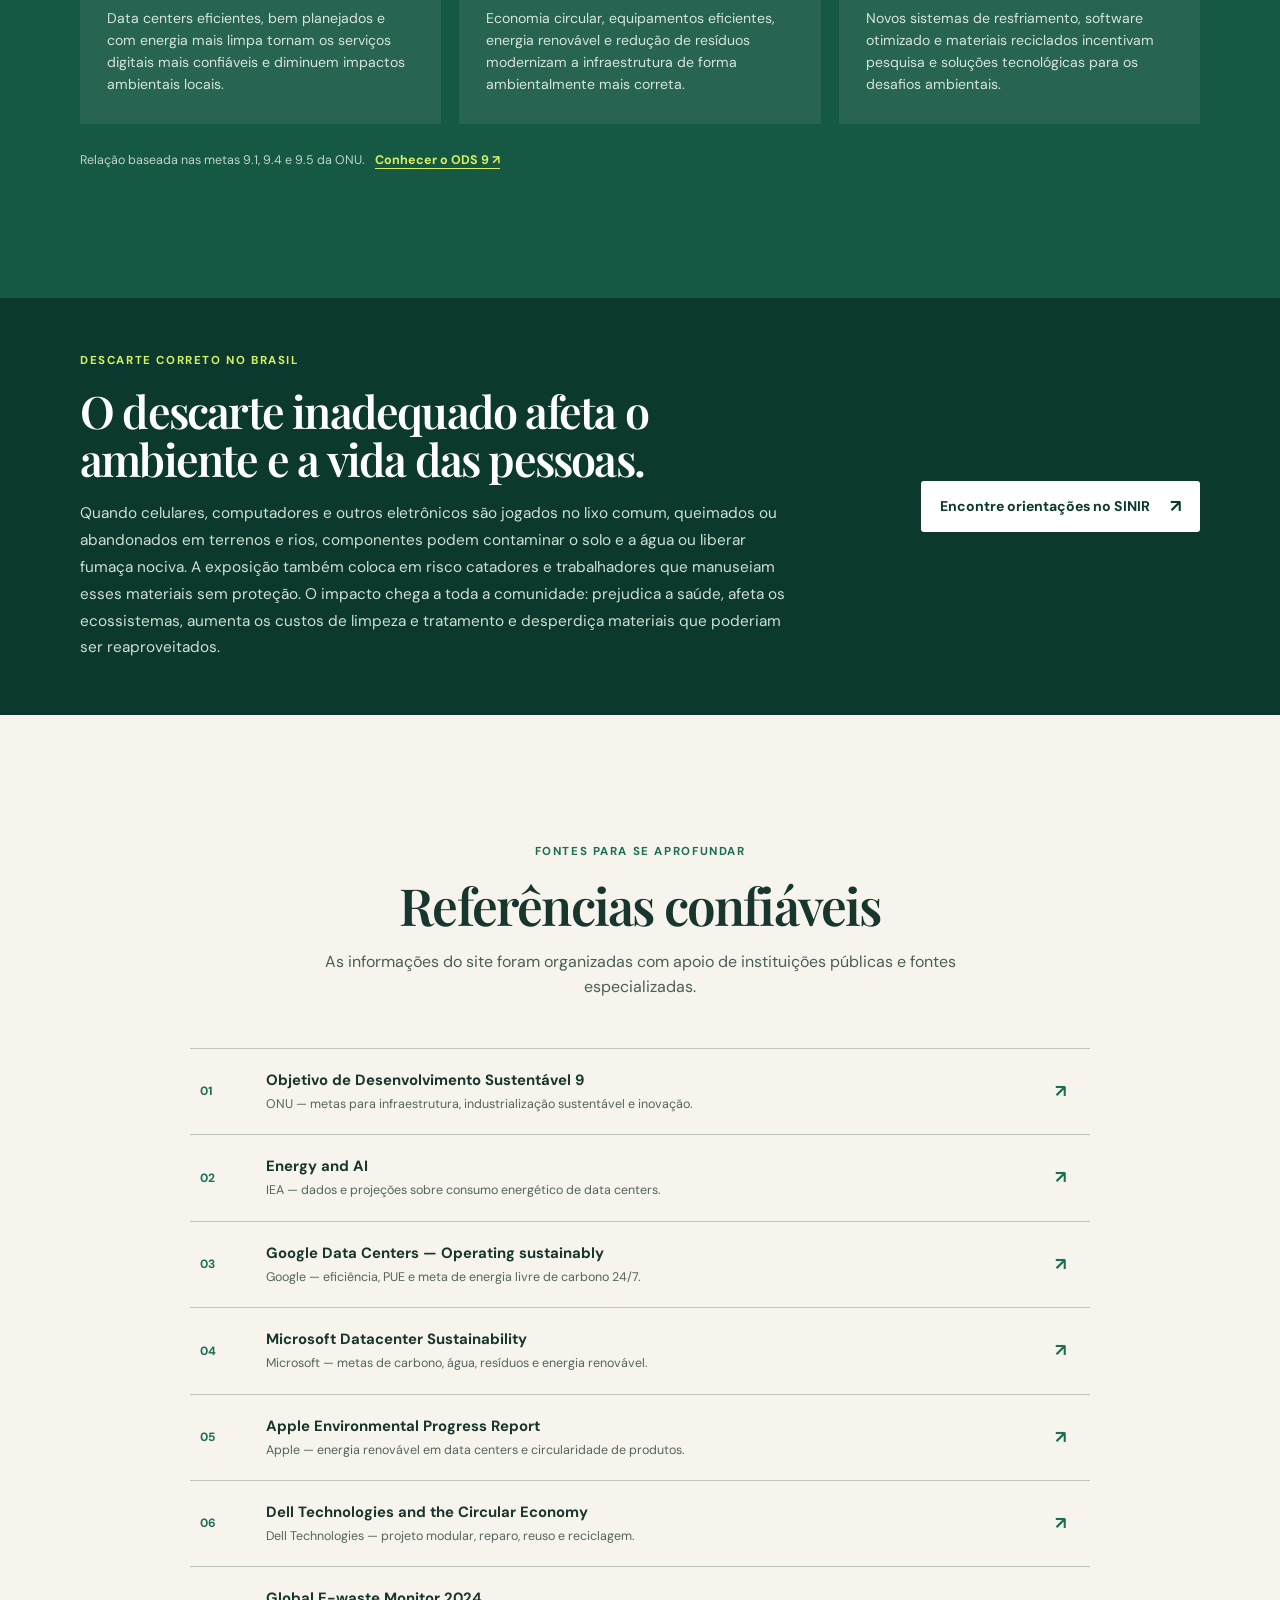
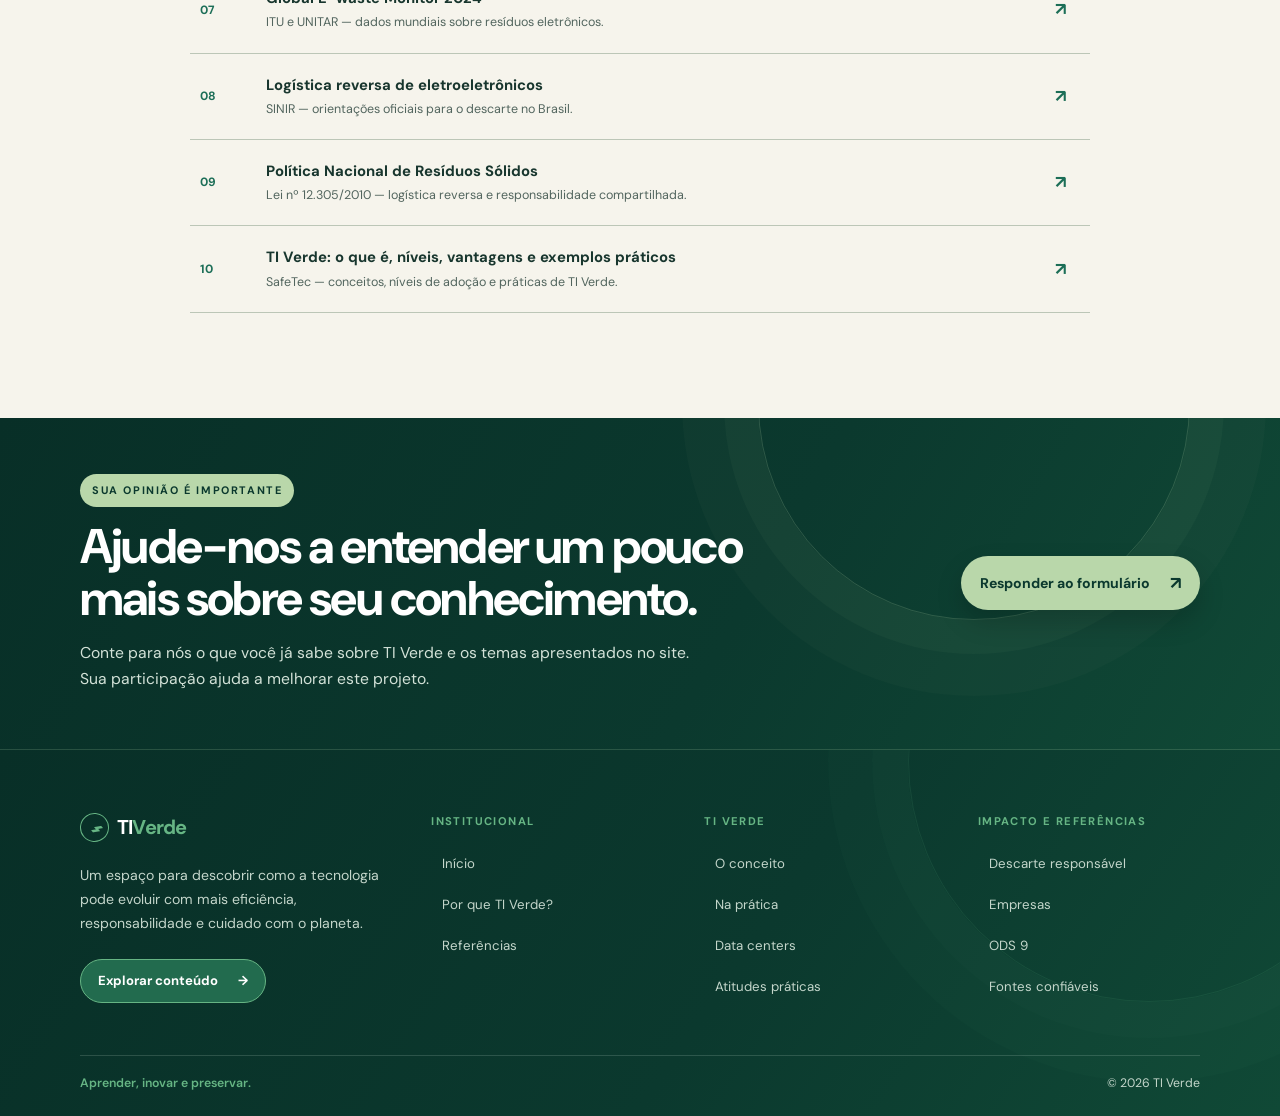
==== commit a02d1848: "Melhora loop e legenda do video de data centers Co-authored-by: Copilot <223556219+Copilot@users.nor" ====
--- a/conteudo.html
+++ b/conteudo.html
@@ -558,6 +558,19 @@
       </div>
     </section>
 
+    <section class="pesquisa-convite" aria-labelledby="pesquisa-titulo">
+      <div class="container pesquisa-conteudo">
+        <div>
+          <p class="etiqueta">SUA OPINIÃO É IMPORTANTE</p>
+          <h2 id="pesquisa-titulo">Ajude-nos a entender um pouco mais sobre seu conhecimento.</h2>
+          <p>Conte para nós o que você já sabe sobre TI Verde e os temas apresentados no site. Sua participação ajuda a melhorar este projeto.</p>
+        </div>
+        <a class="botao botao-principal" href="https://forms.gle/o7jZVjQMnS35L8kFA" target="_blank" rel="noopener noreferrer">
+          Responder ao formulário <span aria-hidden="true">↗</span>
+        </a>
+      </div>
+    </section>
+
     <footer class="rodape">
       <div class="container">
         <div class="rodape-grade">
--- a/style.css
+++ b/style.css
@@ -284,6 +284,17 @@
 .home-convite .botao:hover { background: linear-gradient(100deg, var(--verde-escuro), var(--verde)); box-shadow: 0 13px 28px rgba(11,57,46,0.23); }
 .home-introducao .botao:focus-visible, .home-convite .botao:focus-visible { outline-color: var(--verde-escuro); }
 
+.pesquisa-convite { position: relative; overflow: hidden; color: var(--branco); background: linear-gradient(120deg, #082f27, #0b392e 58%, #104936); }
+.pesquisa-convite::before { position: absolute; top: -230px; right: 7%; width: 430px; height: 430px; border: 1px solid rgba(185,215,170,0.2); border-radius: 50%; box-shadow: 0 0 0 34px rgba(185,215,170,0.035), 0 0 0 76px rgba(185,215,170,0.025); content: ""; pointer-events: none; }
+.pesquisa-conteudo { position: relative; z-index: 1; display: flex; min-height: 310px; align-items: center; justify-content: space-between; gap: 48px; padding-top: 56px; padding-bottom: 56px; }
+.pesquisa-conteudo > div { max-width: 700px; }
+.pesquisa-convite .etiqueta { display: inline-flex; margin-bottom: 14px; padding: 8px 12px; color: var(--verde-escuro); border-radius: 999px; background: var(--verde-claro); font-size: 0.68rem; }
+.pesquisa-convite h2 { max-width: 680px; margin-bottom: 14px; color: var(--branco); font-family: var(--sans); font-size: clamp(2rem, 3.8vw, 3.1rem); font-weight: 700; letter-spacing: -1.8px; line-height: 1.08; }
+.pesquisa-convite .pesquisa-conteudo > div > p:last-child { max-width: 620px; margin: 0; color: #d3e2d8; font-size: 0.98rem; line-height: 1.7; }
+.pesquisa-convite .botao { flex: 0 0 auto; min-height: 54px; color: var(--verde-escuro); border-radius: 999px; background: var(--verde-claro); box-shadow: 0 12px 26px rgba(0,0,0,0.18); }
+.pesquisa-convite .botao:hover { background: #d2e8c1; box-shadow: 0 16px 30px rgba(0,0,0,0.24); }
+.pesquisa-convite .botao:focus-visible { outline-color: var(--verde-claro); }
+
 .cards-conceito { display: grid; grid-template-columns: repeat(3, 1fr); align-items: start; gap: 17px; margin-top: 90px; }
 .card-conceito { min-height: 290px; position: relative; padding: 24px; overflow: hidden; border: 1px solid #d6dacb; background: linear-gradient(155deg, #ffffff 0%, #f0f5ec 100%); box-shadow: 0 10px 28px rgba(11,57,46,0.05), inset 0 0 0 1px rgba(255,255,255,0.55); transition: transform 0.3s ease, box-shadow 0.3s ease, border-color 0.3s ease, background 0.3s ease; }
 .card-conceito::before {
@@ -387,8 +398,8 @@
 .data-center-video { display: block; width: 100%; aspect-ratio: 16 / 9; background: #071c25; object-fit: cover; }
 .data-center-video:focus-visible { outline: 3px solid var(--verde); outline-offset: -5px; }
 .imagem-etiqueta { position: absolute; top: 20px; left: 20px; z-index: 1; padding: 9px 13px; color: var(--verde-escuro); border: 1px solid rgba(255,255,255,0.8); border-radius: 999px; background: rgba(255,255,255,0.92); font-size: 0.62rem; font-weight: 700; letter-spacing: 1px; }
-.data-center-imagem figcaption { padding: 15px 20px; color: var(--texto-suave); border-top: 1px solid #e4ede1; background: #ffffff; font-size: 0.84rem; }
-.painel-data-centers { position: relative; z-index: 2; max-width: 900px; margin: -44px auto 68px; padding: 25px 34px 12px; color: var(--branco); border: 1px solid rgba(255,255,255,0.16); border-radius: 16px; background: rgba(6,38,31,0.94); box-shadow: 0 22px 55px rgba(0,0,0,0.26); backdrop-filter: blur(12px); }
+.data-center-imagem figcaption { position: relative; z-index: 1; display: block; padding: 16px 20px; color: var(--texto-suave); border-top: 1px solid #e4ede1; background: #ffffff; font-size: 0.88rem; line-height: 1.6; }
+.painel-data-centers { position: relative; z-index: 2; max-width: 900px; margin: 30px auto 68px; padding: 25px 34px 12px; color: var(--branco); border: 1px solid rgba(255,255,255,0.16); border-radius: 16px; background: rgba(6,38,31,0.94); box-shadow: 0 22px 55px rgba(0,0,0,0.26); backdrop-filter: blur(12px); }
 .painel-introducao { display: flex; align-items: center; gap: 10px; color: #d0ded5; }
 .painel-introducao p { margin: 0; font-size: 0.65rem; font-weight: 700; letter-spacing: 1.35px; }
 .painel-ponto { width: 8px; height: 8px; border-radius: 50%; background: var(--limao); box-shadow: 0 0 0 5px rgba(216,241,95,0.12); }
@@ -724,6 +735,9 @@
   .home-tema { width: min(100%, 260px); padding: 30px; }
   .home-convite { flex-direction: column; align-items: flex-start; padding: 27px 23px; }
   .home-convite .botao { width: 100%; justify-content: space-between; }
+  .pesquisa-conteudo { min-height: 0; align-items: stretch; flex-direction: column; gap: 25px; padding-top: 48px; padding-bottom: 48px; }
+  .pesquisa-convite h2 { font-size: clamp(1.9rem, 8.5vw, 2.6rem); letter-spacing: -1.2px; }
+  .pesquisa-convite .botao { width: 100%; justify-content: space-between; }
   .cards-conceito, .grade-atuacao, .estrategias-grid, .empresas-grid, .ods-grid { grid-template-columns: 1fr; }
   .atuacao-midia { margin: -8px auto 38px; }
   .atuacao-midia { border-radius: 12px; }
@@ -743,8 +757,8 @@
   .data-center-imagem { border-radius: 13px; }
   .data-center-video { aspect-ratio: 4 / 3; }
   .imagem-etiqueta { top: 12px; left: 12px; max-width: calc(100% - 24px); padding: 8px 10px; font-size: 0.52rem; }
-  .data-center-imagem figcaption { right: 14px; bottom: 14px; left: 14px; font-size: 0.73rem; }
-  .painel-data-centers { margin: -22px auto 48px; padding: 20px 18px 10px; border-radius: 13px; }
+  .data-center-imagem figcaption { padding: 14px 15px; font-size: 0.76rem; }
+  .painel-data-centers { margin: 22px auto 48px; padding: 20px 18px 10px; border-radius: 13px; }
   .dados-principais { grid-template-columns: 1fr; }
   .dados-principais > div { min-height: auto; padding: 29px 26px; }
   .dados-principais > div + div { border-top: 1px solid rgba(255,255,255,0.2); border-left: 0; }
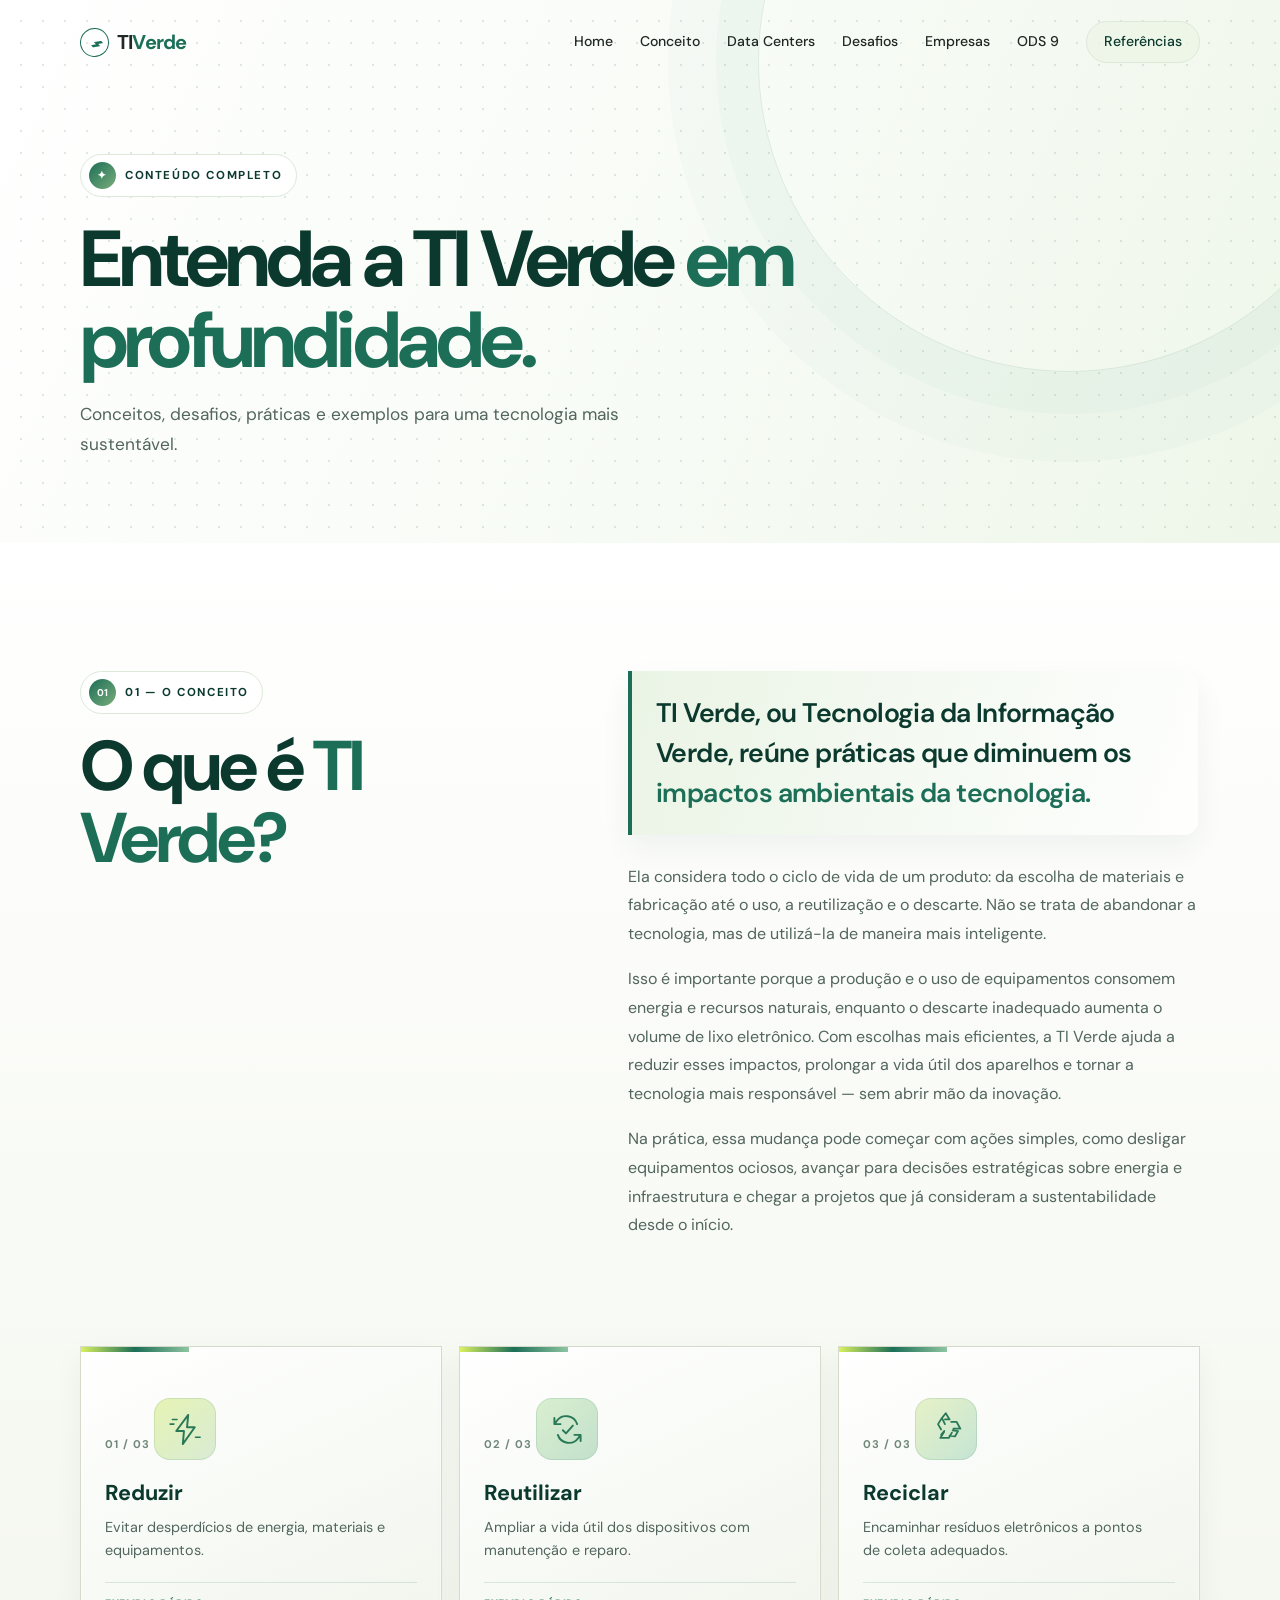
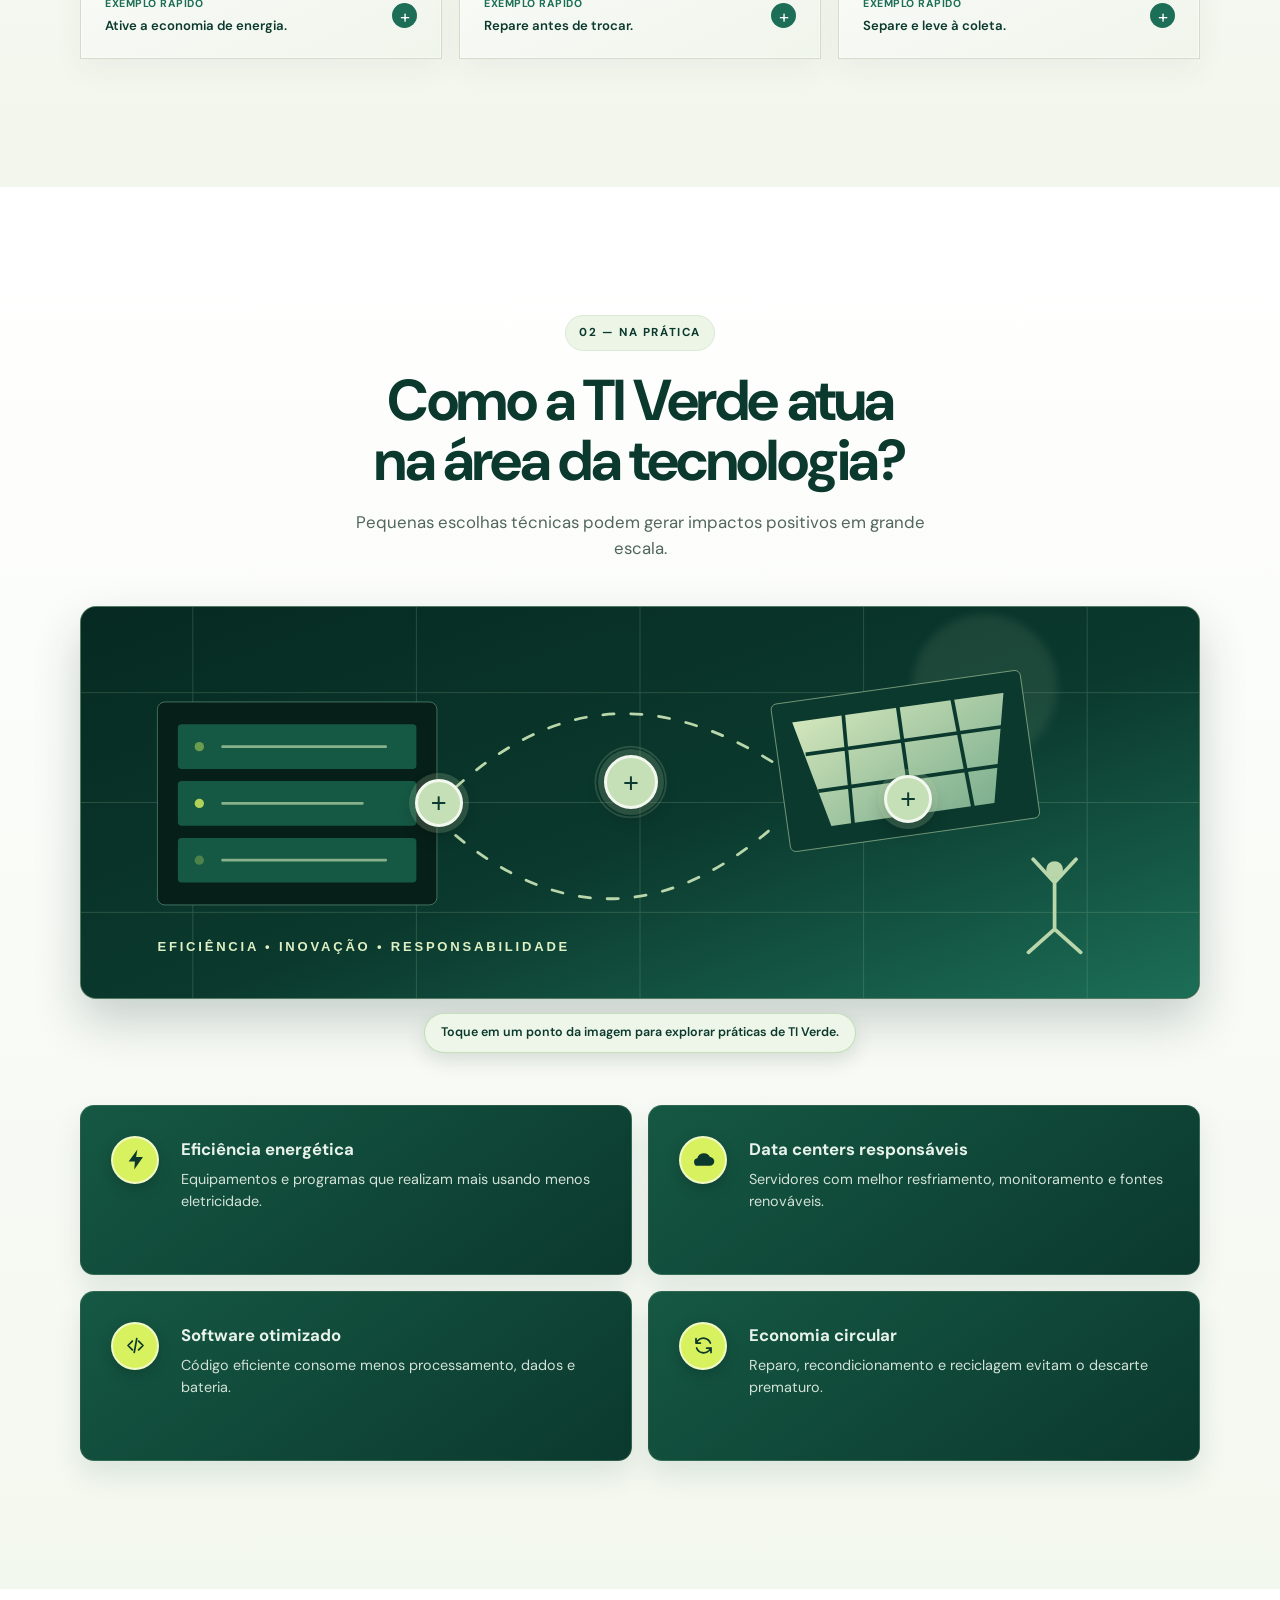
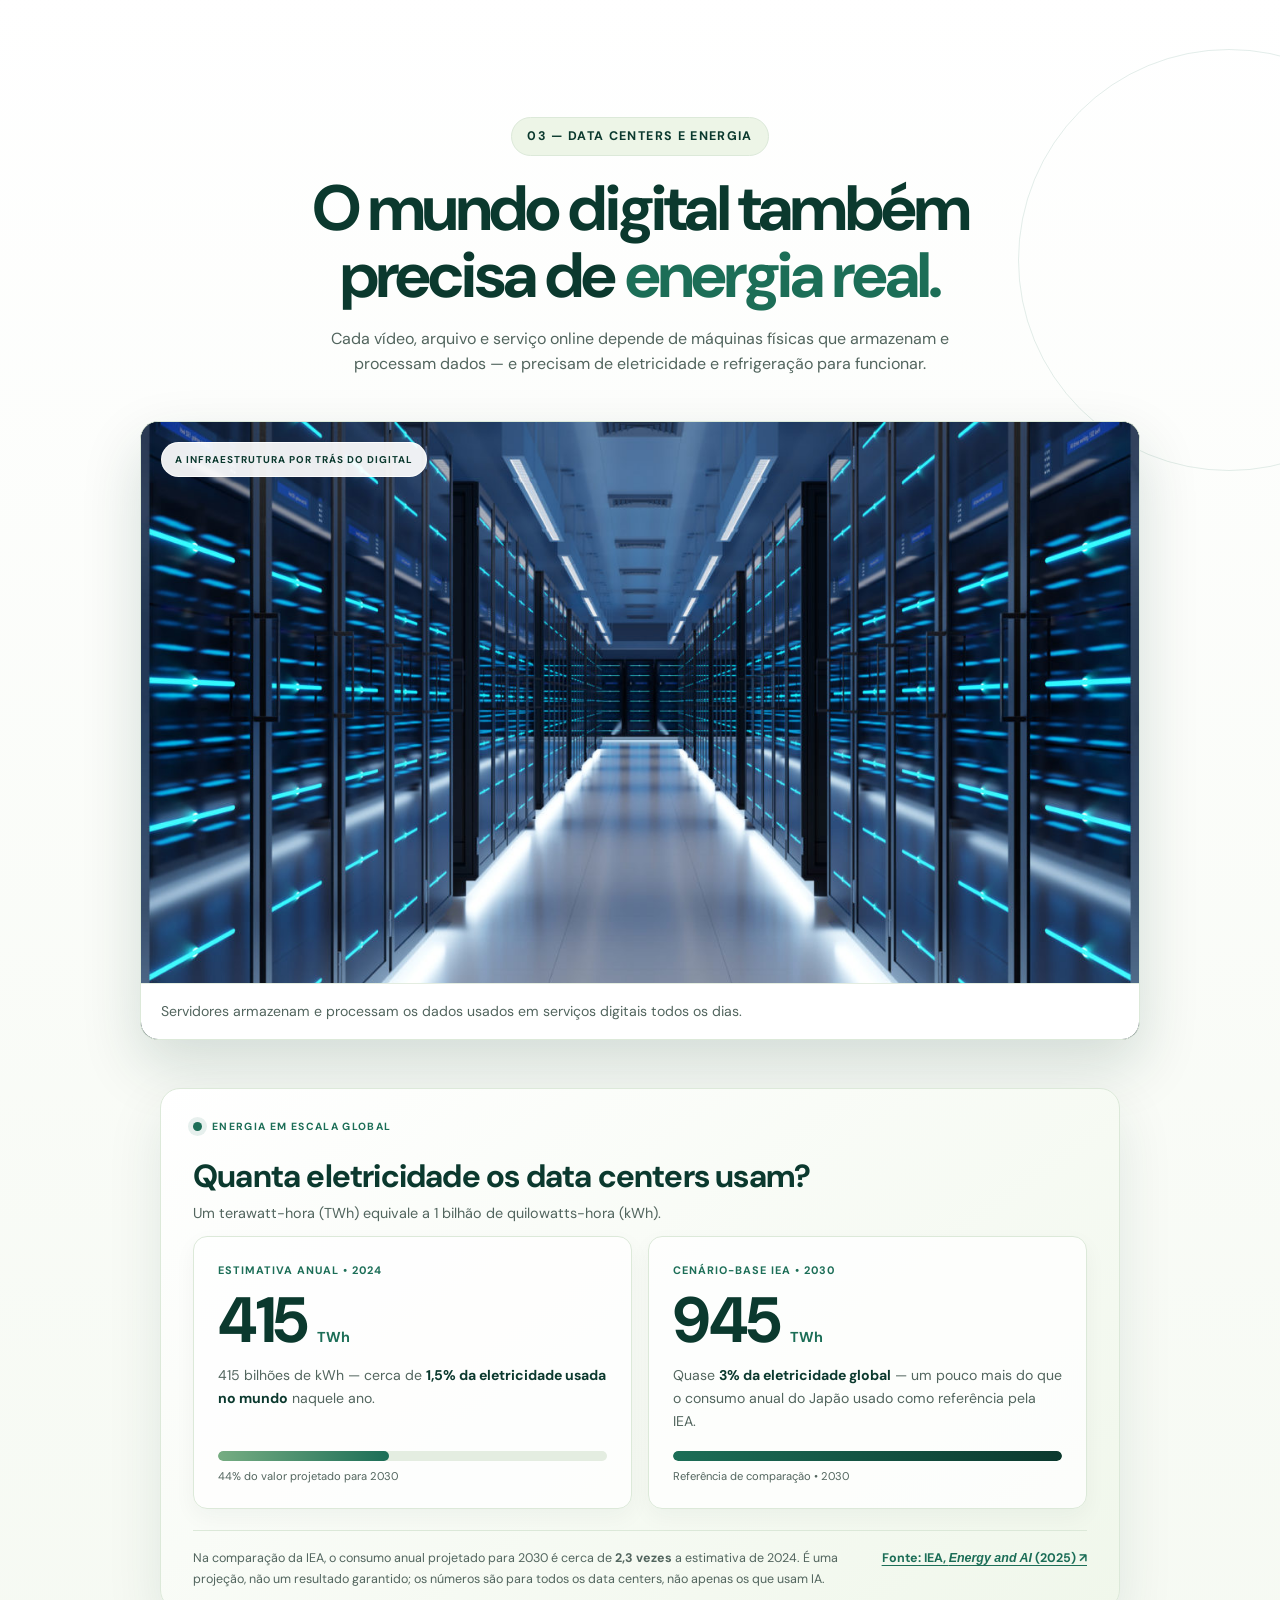
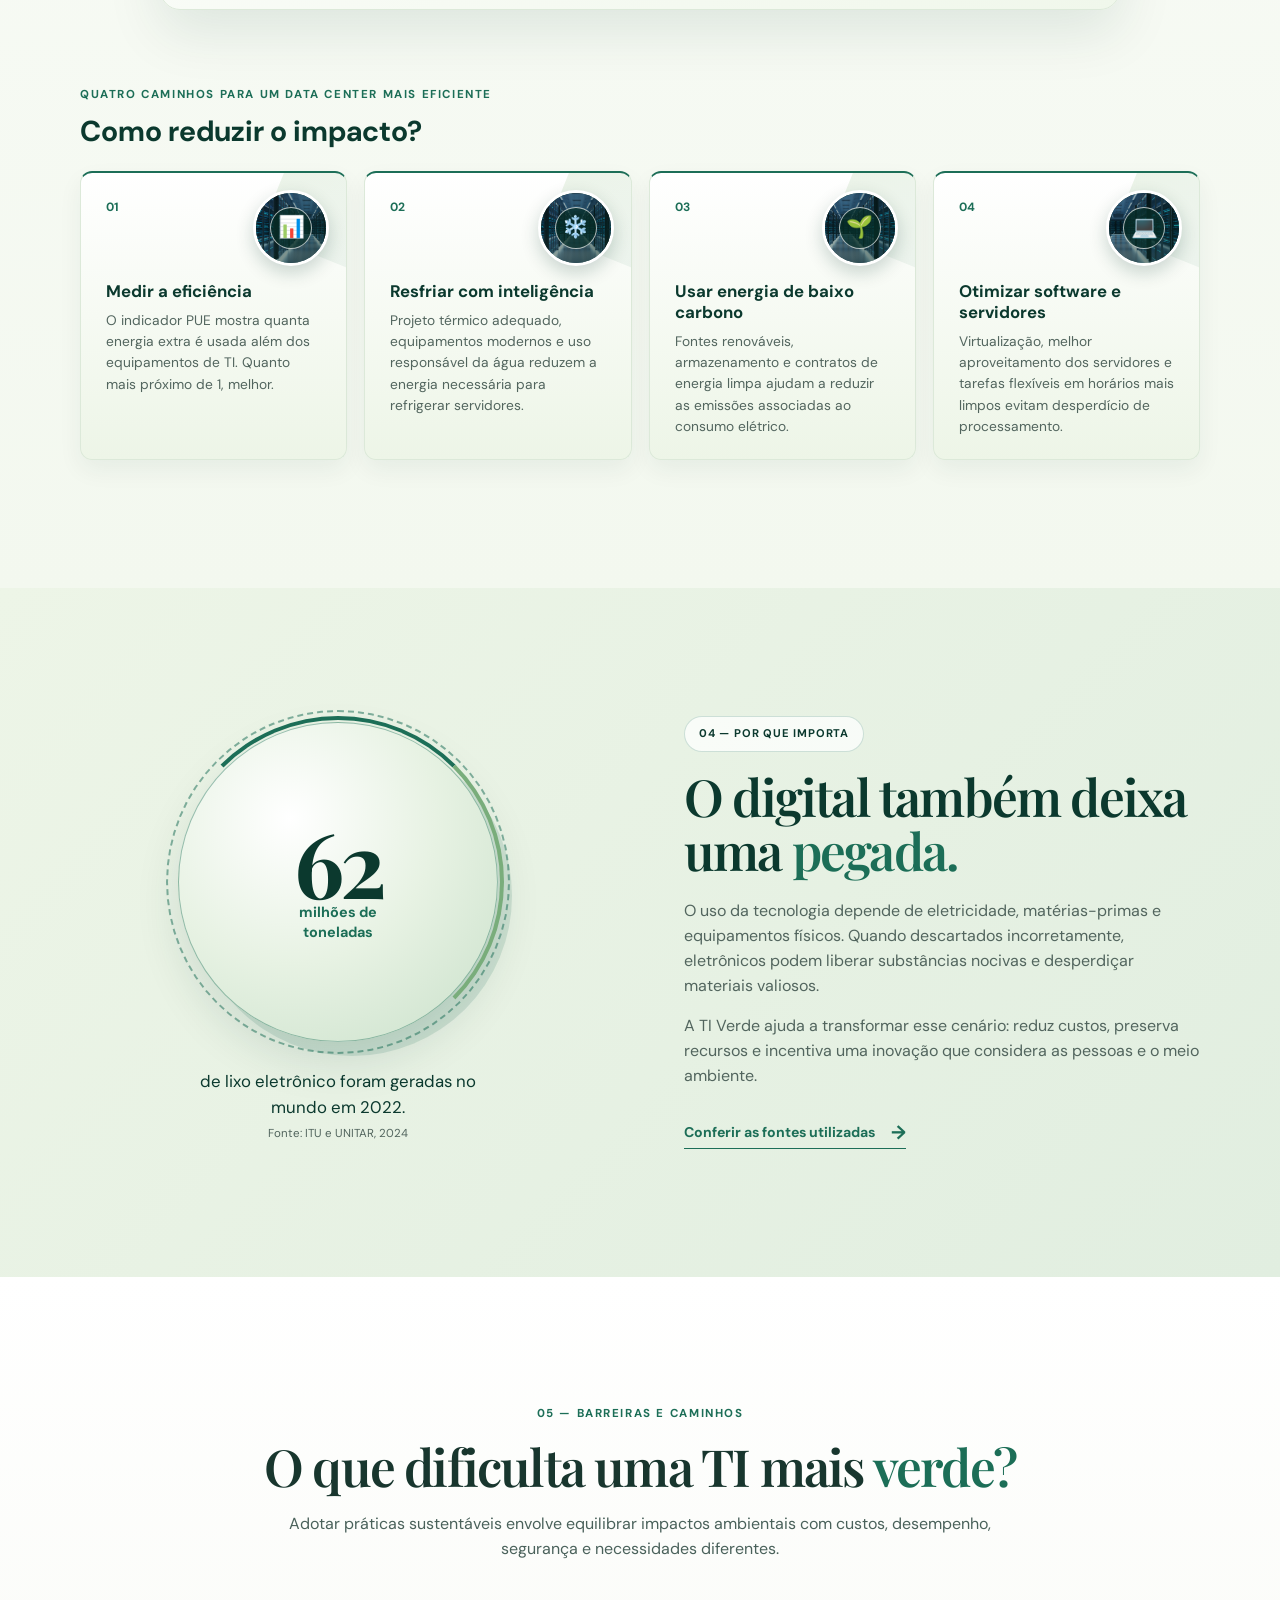
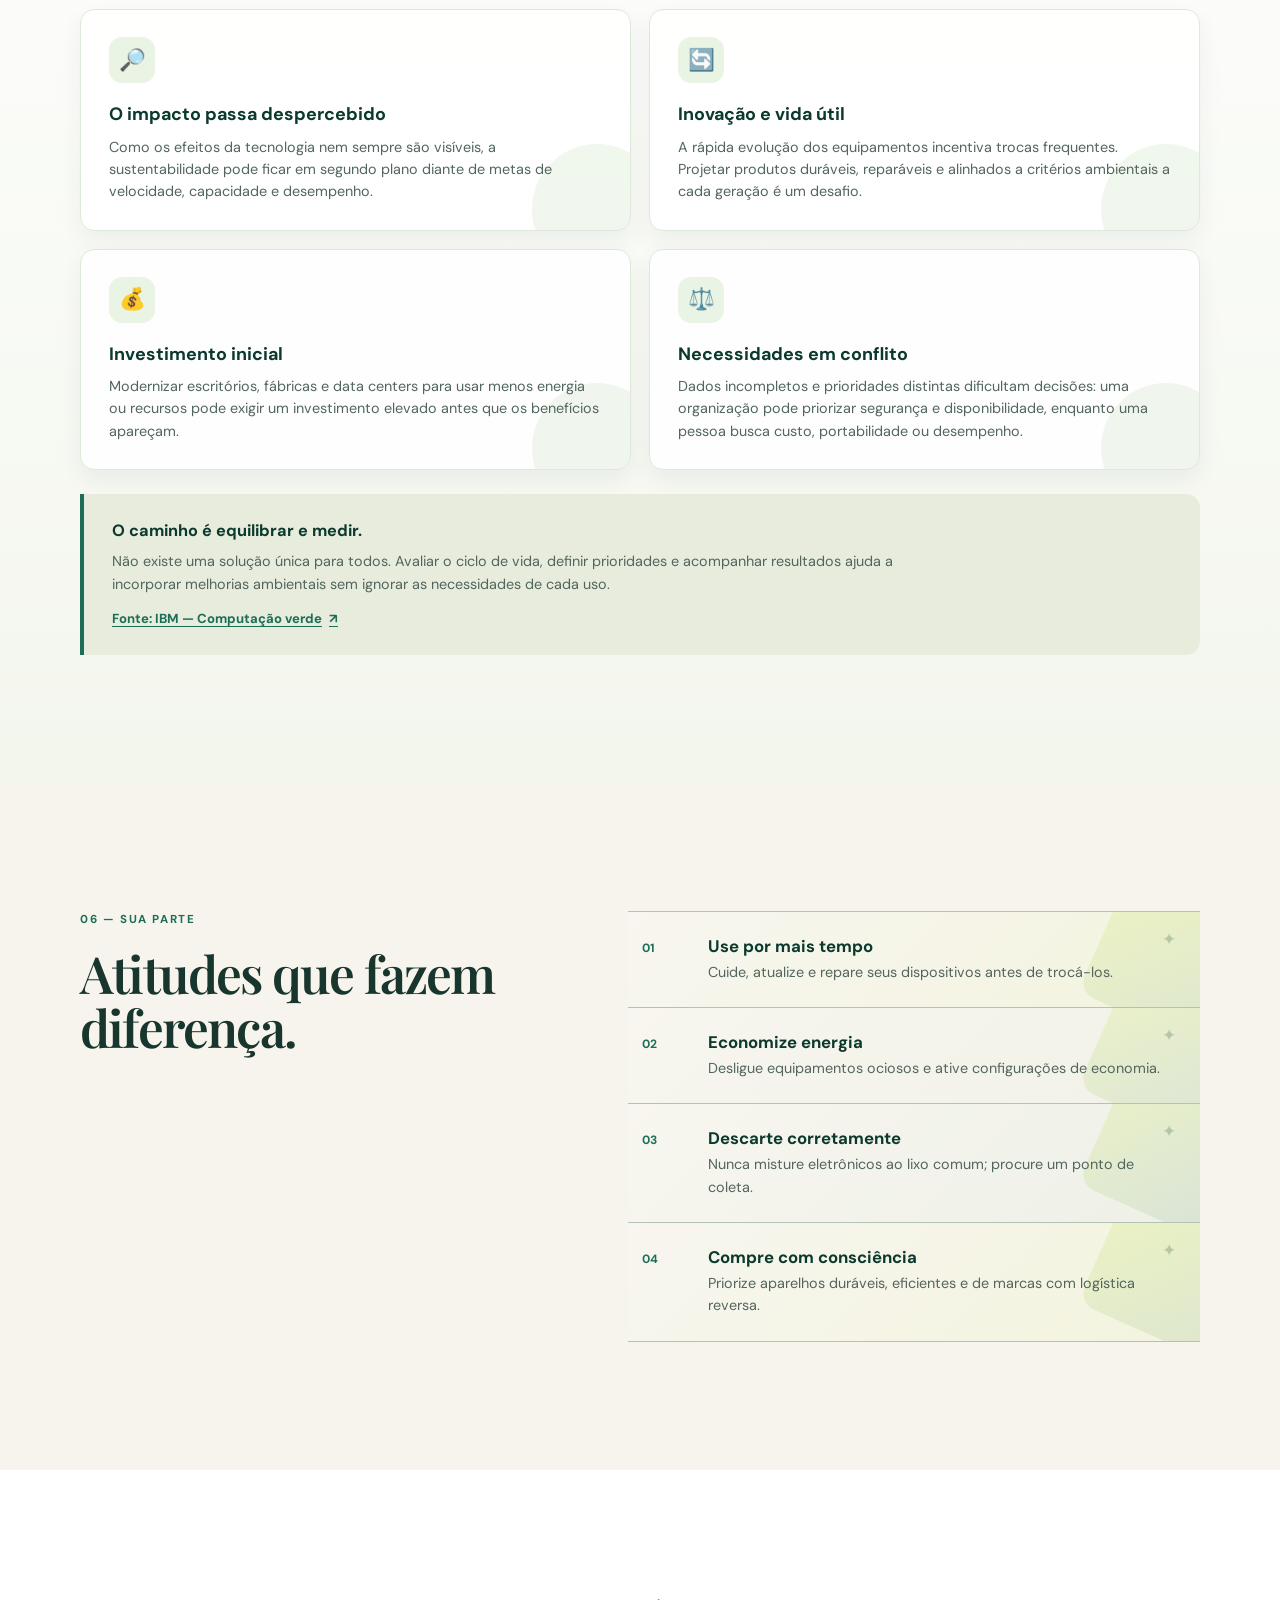
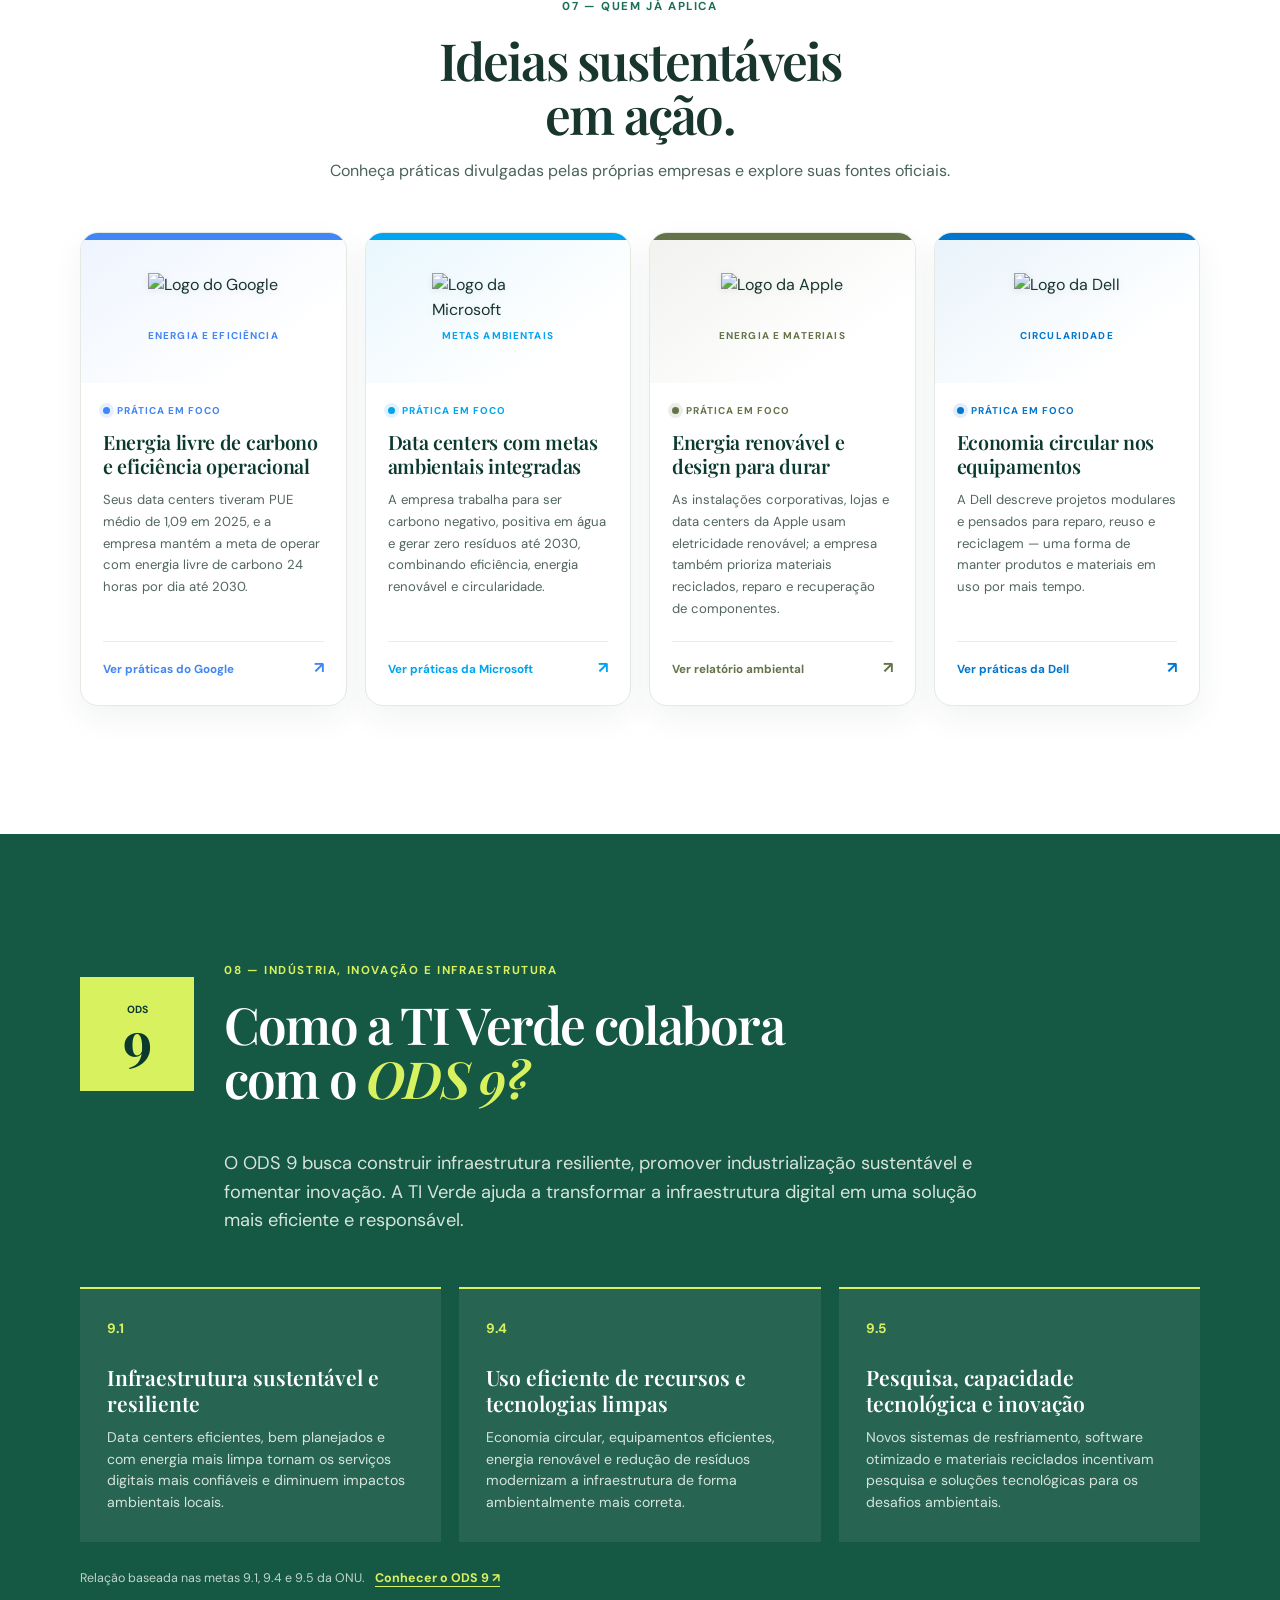
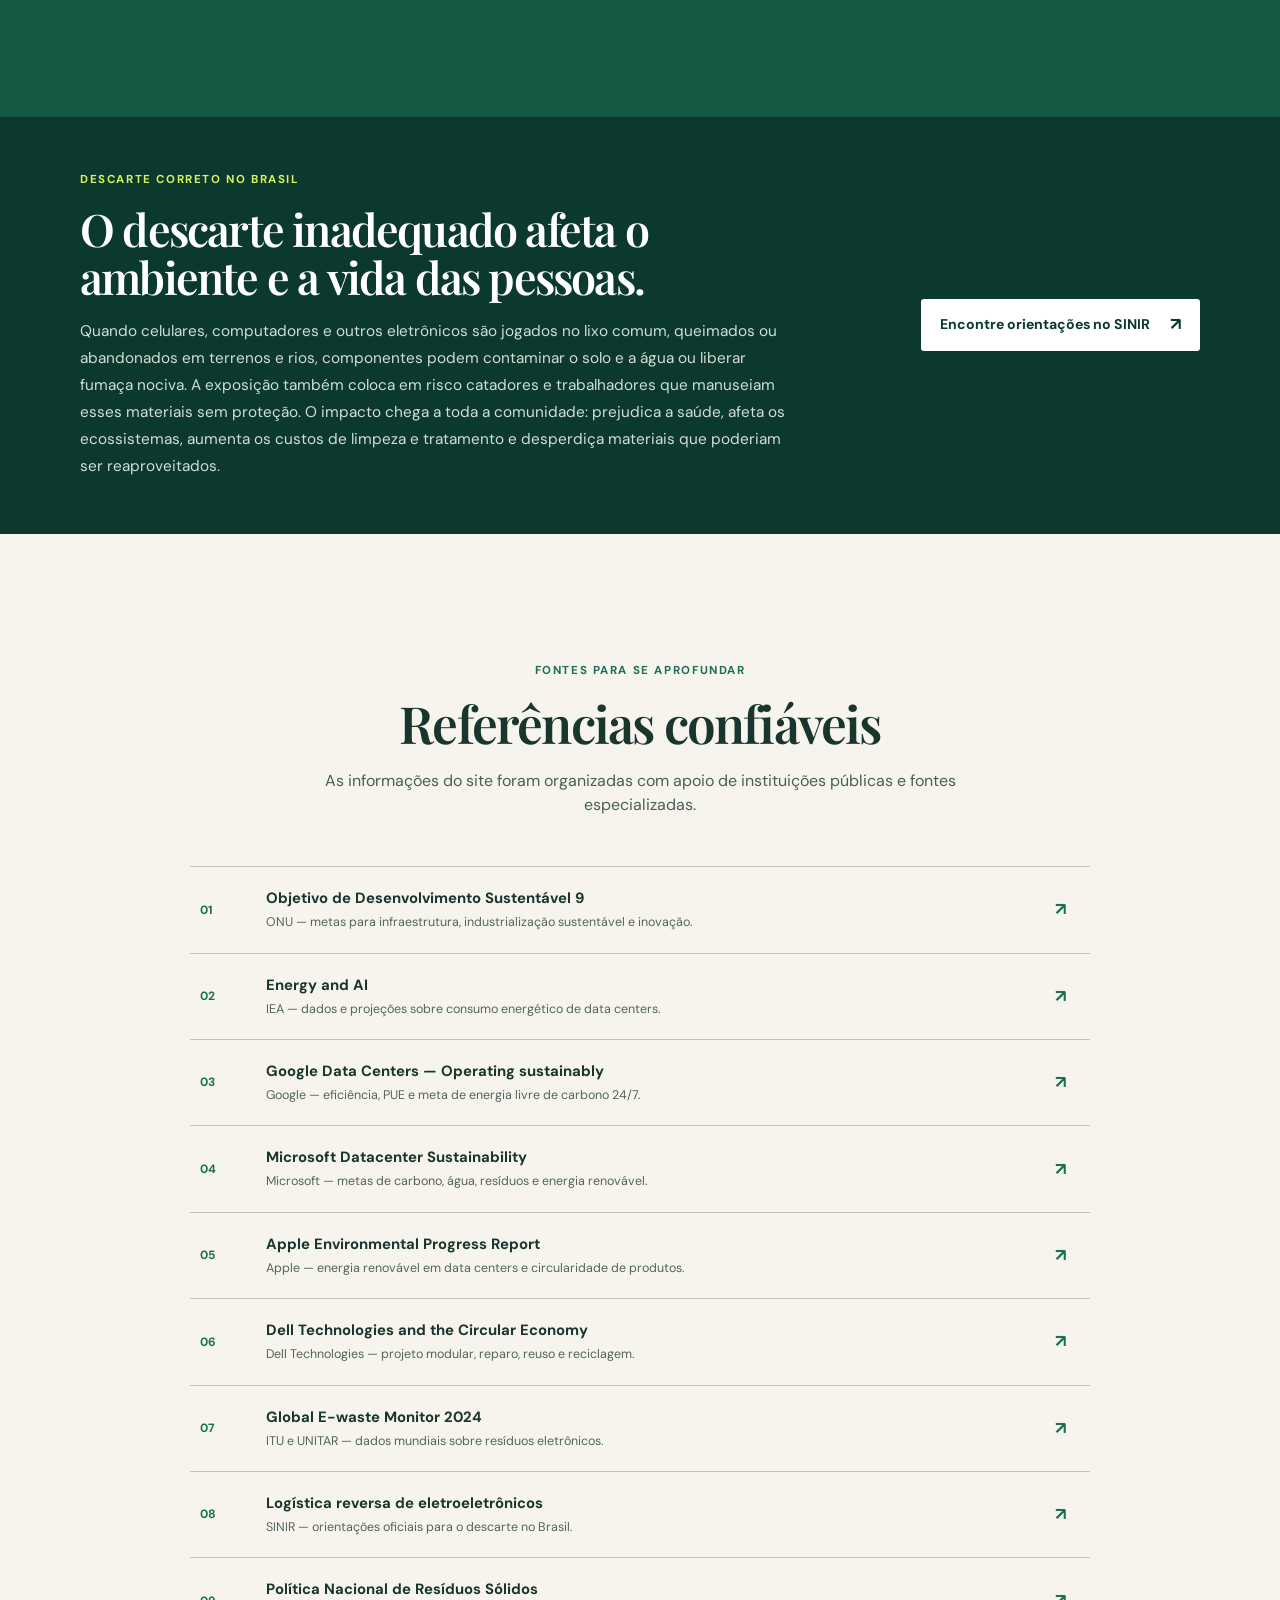
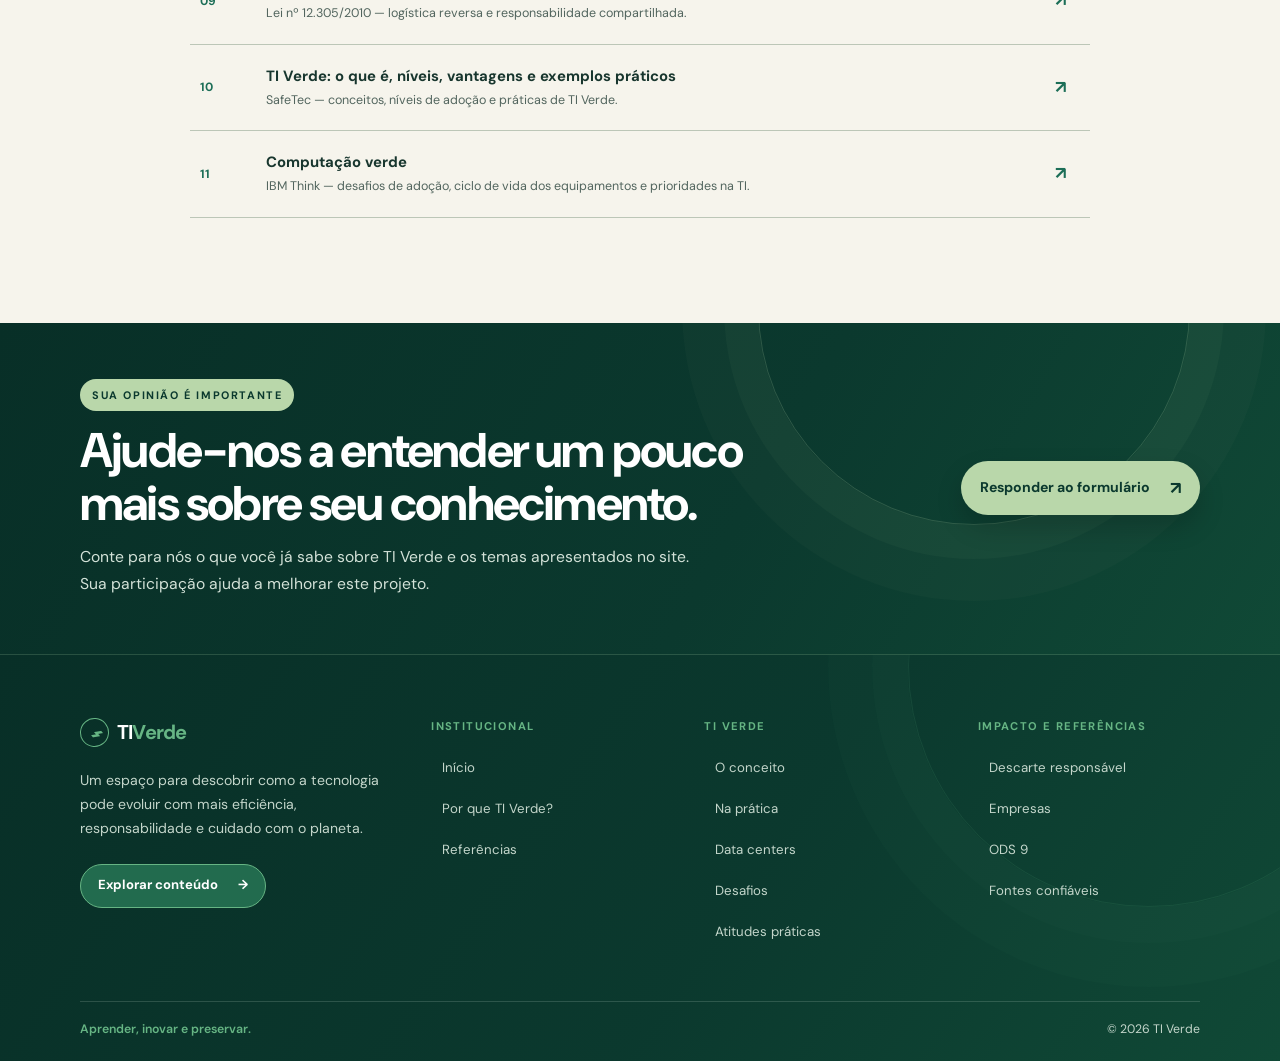
==== commit 06bca5c6: "Atualiza conteudo e secao de desafios Co-authored-by: Copilot <223556219+Copilot@users.noreply.githu" ====
--- a/conteudo.html
+++ b/conteudo.html
@@ -34,6 +34,7 @@
           <a href="index.html">Home</a>
           <a href="#sobre">Conceito</a>
           <a href="#data-centers">Data Centers</a>
+          <a href="#desafios">Desafios</a>
           <a href="#empresas">Empresas</a>
           <a href="#ods9">ODS 9</a>
           <a class="menu-destaque" href="#referencias">Referências</a>
@@ -266,24 +267,36 @@
           <div class="painel-data-centers reveal">
             <div class="painel-introducao">
               <span class="painel-ponto" aria-hidden="true"></span>
-              <p>DEMANDA GLOBAL DE ELETRICIDADE</p>
+              <p>ENERGIA EM ESCALA GLOBAL</p>
+            </div>
+            <div class="painel-resumo">
+              <h3>Quanta eletricidade os data centers usam?</h3>
+              <p>Um terawatt-hora (TWh) equivale a 1 bilhão de quilowatts-hora (kWh).</p>
             </div>
             <div class="dados-principais">
-              <div>
-                <span class="dado-ano">2024</span>
-                <strong>415 <small>TWh</small></strong>
-                <p>de eletricidade consumida por data centers no mundo em 2024.</p>
-              </div>
-              <div>
-                <span class="dado-ano">PROJEÇÃO • 2030</span>
-                <strong>~945 <small>TWh</small></strong>
-                <p>é a projeção para 2030 no cenário-base da IEA.</p>
-              </div>
-            </div>
-            <p class="nota-fonte">
-              Isso equivale a sair de cerca de 1,5% para quase 3% do consumo global de eletricidade.
-              <a href="#referencias">Fonte: IEA, 2025.</a>
-            </p>
+              <article class="dado-card dado-atual">
+                <span class="dado-ano">ESTIMATIVA ANUAL • 2024</span>
+                <p class="dado-valor">415 <small>TWh</small></p>
+                <p>415 bilhões de kWh — cerca de <strong>1,5% da eletricidade usada no mundo</strong> naquele ano.</p>
+                <div class="barra-energia" role="img" aria-label="415 terawatt-horas, cerca de 44 por cento da projeção para 2030">
+                  <span style="--barra-energia: 44%"></span>
+                </div>
+                <span class="barra-legenda">44% do valor projetado para 2030</span>
+              </article>
+              <article class="dado-card dado-projecao">
+                <span class="dado-ano">CENÁRIO-BASE IEA • 2030</span>
+                <p class="dado-valor">945 <small>TWh</small></p>
+                <p>Quase <strong>3% da eletricidade global</strong> — um pouco mais do que o consumo anual do Japão usado como referência pela IEA.</p>
+                <div class="barra-energia" role="img" aria-label="945 terawatt-horas, a projeção de referência para 2030">
+                  <span style="--barra-energia: 100%"></span>
+                </div>
+                <span class="barra-legenda">Referência de comparação • 2030</span>
+              </article>
+            </div>
+            <div class="nota-fonte">
+              <p>Na comparação da IEA, o consumo anual projetado para 2030 é cerca de <strong>2,3 vezes</strong> a estimativa de 2024. É uma projeção, não um resultado garantido; os números são para todos os data centers, não apenas os que usam IA.</p>
+              <a href="https://www.iea.org/reports/energy-and-ai/executive-summary" target="_blank" rel="noreferrer">Fonte: IEA, <em>Energy and AI</em> (2025) <span aria-hidden="true">↗</span></a>
+            </div>
           </div>
 
           <div class="estrategias-cabecalho reveal">
@@ -294,21 +307,37 @@
           <div class="estrategias-grid">
             <article class="estrategia reveal">
               <span>01</span>
+              <span class="estrategia-visual estrategia-visual-medicao" aria-hidden="true">
+                <img src="data%20centers.jpg" alt="" loading="lazy" />
+                <span>📊</span>
+              </span>
               <h3>Medir a eficiência</h3>
               <p>O indicador PUE mostra quanta energia extra é usada além dos equipamentos de TI. Quanto mais próximo de 1, melhor.</p>
             </article>
             <article class="estrategia reveal">
               <span>02</span>
+              <span class="estrategia-visual estrategia-visual-resfriamento" aria-hidden="true">
+                <img src="data%20centers.jpg" alt="" loading="lazy" />
+                <span>❄️</span>
+              </span>
               <h3>Resfriar com inteligência</h3>
               <p>Projeto térmico adequado, equipamentos modernos e uso responsável da água reduzem a energia necessária para refrigerar servidores.</p>
             </article>
             <article class="estrategia reveal">
               <span>03</span>
+              <span class="estrategia-visual estrategia-visual-energia" aria-hidden="true">
+                <img src="data%20centers.jpg" alt="" loading="lazy" />
+                <span>🌱</span>
+              </span>
               <h3>Usar energia de baixo carbono</h3>
               <p>Fontes renováveis, armazenamento e contratos de energia limpa ajudam a reduzir as emissões associadas ao consumo elétrico.</p>
             </article>
             <article class="estrategia reveal">
               <span>04</span>
+              <span class="estrategia-visual estrategia-visual-software" aria-hidden="true">
+                <img src="data%20centers.jpg" alt="" loading="lazy" />
+                <span>💻</span>
+              </span>
               <h3>Otimizar software e servidores</h3>
               <p>Virtualização, melhor aproveitamento dos servidores e tarefas flexíveis em horários mais limpos evitam desperdício de processamento.</p>
             </article>
@@ -327,7 +356,7 @@
             <small>Fonte: ITU e UNITAR, 2024</small>
           </div>
           <div class="importancia-texto reveal">
-            <p class="etiqueta">03 — POR QUE IMPORTA</p>
+            <p class="etiqueta">04 — POR QUE IMPORTA</p>
             <h2>O digital também deixa uma <em>pegada.</em></h2>
             <p>
               O uso da tecnologia depende de eletricidade, matérias-primas e equipamentos
@@ -343,10 +372,49 @@
         </div>
       </section>
 
+      <section class="secao desafios" id="desafios">
+        <div class="container">
+          <div class="titulo-central reveal">
+            <p class="etiqueta">05 — BARREIRAS E CAMINHOS</p>
+            <h2>O que dificulta uma TI mais <em>verde?</em></h2>
+            <p>Adotar práticas sustentáveis envolve equilibrar impactos ambientais com custos, desempenho, segurança e necessidades diferentes.</p>
+          </div>
+
+          <div class="desafios-grid">
+            <article class="desafio-card reveal">
+              <span class="desafio-icone" aria-hidden="true">🔎</span>
+              <h3>O impacto passa despercebido</h3>
+              <p>Como os efeitos da tecnologia nem sempre são visíveis, a sustentabilidade pode ficar em segundo plano diante de metas de velocidade, capacidade e desempenho.</p>
+            </article>
+            <article class="desafio-card reveal">
+              <span class="desafio-icone" aria-hidden="true">🔄</span>
+              <h3>Inovação e vida útil</h3>
+              <p>A rápida evolução dos equipamentos incentiva trocas frequentes. Projetar produtos duráveis, reparáveis e alinhados a critérios ambientais a cada geração é um desafio.</p>
+            </article>
+            <article class="desafio-card reveal">
+              <span class="desafio-icone" aria-hidden="true">💰</span>
+              <h3>Investimento inicial</h3>
+              <p>Modernizar escritórios, fábricas e data centers para usar menos energia ou recursos pode exigir um investimento elevado antes que os benefícios apareçam.</p>
+            </article>
+            <article class="desafio-card reveal">
+              <span class="desafio-icone" aria-hidden="true">⚖️</span>
+              <h3>Necessidades em conflito</h3>
+              <p>Dados incompletos e prioridades distintas dificultam decisões: uma organização pode priorizar segurança e disponibilidade, enquanto uma pessoa busca custo, portabilidade ou desempenho.</p>
+            </article>
+          </div>
+
+          <div class="desafios-nota reveal">
+            <strong>O caminho é equilibrar e medir.</strong>
+            <p>Não existe uma solução única para todos. Avaliar o ciclo de vida, definir prioridades e acompanhar resultados ajuda a incorporar melhorias ambientais sem ignorar as necessidades de cada uso.</p>
+            <a href="https://www.ibm.com/br-pt/think/topics/green-computing" target="_blank" rel="noreferrer">Fonte: IBM — Computação verde <span>↗</span></a>
+          </div>
+        </div>
+      </section>
+
       <section class="secao acoes" id="acoes">
         <div class="container grade-duas-colunas">
           <div class="secao-introducao reveal">
-            <p class="etiqueta">04 — SUA PARTE</p>
+            <p class="etiqueta">06 — SUA PARTE</p>
             <h2>Atitudes que fazem diferença.</h2>
           </div>
           <div class="lista-acoes reveal">
@@ -385,7 +453,7 @@
       <section class="secao empresas" id="empresas">
         <div class="container">
           <div class="titulo-central reveal">
-            <p class="etiqueta">05 — QUEM JÁ APLICA</p>
+            <p class="etiqueta">07 — QUEM JÁ APLICA</p>
             <h2>Ideias sustentáveis<br />em ação.</h2>
             <p>Conheça práticas divulgadas pelas próprias empresas e explore suas fontes oficiais.</p>
           </div>
@@ -440,7 +508,7 @@
           <div class="ods-cabecalho reveal">
             <div class="selo-ods" aria-label="Objetivo de Desenvolvimento Sustentável 9">ODS<br /><strong>9</strong></div>
             <div>
-              <p class="etiqueta">06 — INDÚSTRIA, INOVAÇÃO E INFRAESTRUTURA</p>
+              <p class="etiqueta">08 — INDÚSTRIA, INOVAÇÃO E INFRAESTRUTURA</p>
               <h2>Como a TI Verde colabora<br />com o <em>ODS 9?</em></h2>
             </div>
           </div>
@@ -554,6 +622,11 @@
             <div><strong>TI Verde: o que é, níveis, vantagens e exemplos práticos</strong><small>SafeTec — conceitos, níveis de adoção e práticas de TI Verde.</small></div>
             <b>↗</b>
           </a>
+          <a href="https://www.ibm.com/br-pt/think/topics/green-computing" target="_blank" rel="noreferrer">
+            <span>11</span>
+            <div><strong>Computação verde</strong><small>IBM Think — desafios de adoção, ciclo de vida dos equipamentos e prioridades na TI.</small></div>
+            <b>↗</b>
+          </a>
         </div>
       </div>
     </section>
@@ -592,6 +665,7 @@
             <a href="#sobre">O conceito</a>
             <a href="#atuacao">Na prática</a>
             <a href="#data-centers">Data centers</a>
+            <a href="#desafios">Desafios</a>
             <a href="#acoes">Atitudes práticas</a>
           </nav>
 
--- a/style.css
+++ b/style.css
@@ -399,19 +399,27 @@
 .data-center-video:focus-visible { outline: 3px solid var(--verde); outline-offset: -5px; }
 .imagem-etiqueta { position: absolute; top: 20px; left: 20px; z-index: 1; padding: 9px 13px; color: var(--verde-escuro); border: 1px solid rgba(255,255,255,0.8); border-radius: 999px; background: rgba(255,255,255,0.92); font-size: 0.62rem; font-weight: 700; letter-spacing: 1px; }
 .data-center-imagem figcaption { position: relative; z-index: 1; display: block; padding: 16px 20px; color: var(--texto-suave); border-top: 1px solid #e4ede1; background: #ffffff; font-size: 0.88rem; line-height: 1.6; }
-.painel-data-centers { position: relative; z-index: 2; max-width: 900px; margin: 30px auto 68px; padding: 25px 34px 12px; color: var(--branco); border: 1px solid rgba(255,255,255,0.16); border-radius: 16px; background: rgba(6,38,31,0.94); box-shadow: 0 22px 55px rgba(0,0,0,0.26); backdrop-filter: blur(12px); }
-.painel-introducao { display: flex; align-items: center; gap: 10px; color: #d0ded5; }
+.painel-data-centers { position: relative; z-index: 2; max-width: 960px; margin: 48px auto 76px; padding: 30px 32px 0; color: var(--verde-escuro); border: 1px solid #dce9d9; border-radius: 20px; background: linear-gradient(145deg, #ffffff 0%, #f0f7eb 100%); box-shadow: 0 22px 55px rgba(11,57,46,0.1); }
+.painel-introducao { display: flex; align-items: center; gap: 10px; color: var(--verde); }
 .painel-introducao p { margin: 0; font-size: 0.65rem; font-weight: 700; letter-spacing: 1.35px; }
-.painel-ponto { width: 8px; height: 8px; border-radius: 50%; background: var(--limao); box-shadow: 0 0 0 5px rgba(216,241,95,0.12); }
-.dados-principais { display: grid; grid-template-columns: repeat(2, 1fr); }
-.dados-principais > div { min-height: 190px; padding: 25px 22px; }
-.dados-principais > div + div { border-left: 1px solid rgba(255,255,255,0.2); }
-.dado-ano { display: block; margin-bottom: 12px; color: #b9cbbf; font-size: 0.66rem; font-weight: 700; letter-spacing: 1px; }
-.dados-principais strong { display: block; color: var(--limao); font-family: var(--serif); font-size: clamp(3.2rem, 6vw, 5rem); letter-spacing: -3px; line-height: 0.9; }
-.dados-principais strong small { font-family: var(--sans); font-size: 1rem; letter-spacing: 0; }
-.dados-principais p { max-width: 250px; margin: 14px 0 0; color: #d8e4dc; font-size: 0.9rem; }
-.nota-fonte { margin: 0; padding: 15px 22px; border-top: 1px solid rgba(255,255,255,0.2); color: #b9cbbf; font-size: 0.75rem; }
-.nota-fonte a { color: var(--limao); text-decoration: underline; text-underline-offset: 3px; }
+.painel-ponto { width: 9px; height: 9px; border-radius: 50%; background: var(--verde); box-shadow: 0 0 0 5px rgba(28,110,87,0.1); }
+.painel-resumo { margin: 21px 0 12px; }
+.painel-resumo h3 { margin: 0 0 6px; color: var(--verde-escuro); font-family: var(--sans); font-size: clamp(1.45rem, 3vw, 2rem); font-weight: 700; letter-spacing: -0.8px; }
+.painel-resumo > p { margin: 0; color: var(--texto-suave); font-size: 0.9rem; }
+.dados-principais { display: grid; grid-template-columns: repeat(2, minmax(0, 1fr)); gap: 16px; }
+.dado-card { min-width: 0; padding: 25px 24px 23px; border: 1px solid #dce9d9; border-radius: 14px; background: rgba(255,255,255,0.8); box-shadow: 0 8px 22px rgba(11,57,46,0.045); }
+.dado-ano { display: block; margin-bottom: 12px; color: var(--verde); font-size: 0.68rem; font-weight: 700; letter-spacing: 1px; }
+.dado-valor { margin: 0 0 12px; color: var(--verde-escuro); font-family: var(--sans); font-size: clamp(3rem, 5vw, 4.25rem); font-weight: 700; letter-spacing: -2.5px; line-height: 0.95; }
+.dado-valor small { color: var(--verde); font-size: 0.9rem; letter-spacing: 0; }
+.dado-card > p:not(.dado-valor) { min-height: 72px; margin: 0 0 15px; color: var(--texto-suave); font-size: 0.88rem; line-height: 1.65; }
+.dado-card > p strong { color: var(--verde-escuro); }
+.barra-energia { height: 10px; overflow: hidden; border-radius: 999px; background: #e4ede1; }
+.barra-energia span { display: block; width: var(--barra-energia); height: 100%; border-radius: inherit; background: linear-gradient(90deg, #76ad82, #1c6e57); }
+.dado-projecao .barra-energia span { background: linear-gradient(90deg, #1c6e57, #0b392e); }
+.barra-legenda { display: block; margin-top: 7px; color: var(--texto-suave); font-size: 0.7rem; }
+.nota-fonte { display: flex; align-items: flex-start; justify-content: space-between; gap: 20px; margin: 21px 0 0; padding: 17px 0 20px; border-top: 1px solid #dce9d9; color: var(--texto-suave); font-size: 0.78rem; line-height: 1.65; }
+.nota-fonte p { max-width: 650px; margin: 0; }
+.nota-fonte a { flex: 0 0 auto; color: var(--verde); text-decoration: underline; text-underline-offset: 3px; font-weight: 700; }
 .estrategias-cabecalho { margin-bottom: 22px; }
 .estrategias-cabecalho .etiqueta { margin-bottom: 9px; color: var(--verde); }
 .estrategias-cabecalho h3 { margin: 0; color: var(--verde-escuro); font-family: var(--sans); font-size: 1.8rem; font-weight: 700; }
@@ -440,16 +448,7 @@
   border-radius: 18px;
 }
 .estrategia::after {
-  content: "";
-  position: absolute;
-  width: 42px;
-  height: 42px;
-  right: 18px;
-  top: 16px;
-  border-radius: 12px;
-  background: rgba(28,110,87,0.08);
-  backdrop-filter: blur(2px);
-  box-shadow: inset 0 0 0 1px rgba(28,110,87,0.1);
+  display: none;
 }
 .estrategia:hover {
   transform: translateY(-6px);
@@ -460,11 +459,19 @@
   position: relative;
   z-index: 1;
   display: block;
-  margin-bottom: 32px;
+  margin-bottom: 64px;
   color: var(--verde);
   font-size: 0.75rem;
   font-weight: 700;
 }
+.estrategia-visual { position: absolute !important; top: 17px; right: 17px; display: grid !important; width: 76px; height: 76px; place-items: center; margin: 0 !important; overflow: hidden; border: 3px solid #ffffff; border-radius: 50%; background: var(--verde-escuro); box-shadow: 0 7px 18px rgba(11,57,46,0.2); }
+.estrategia-visual::after { position: absolute; inset: 0; background: linear-gradient(145deg, rgba(8,47,39,0.22), rgba(8,47,39,0.66)); content: ""; }
+.estrategia-visual img { position: absolute; width: 100%; height: 100%; object-fit: cover; transform: scale(1.65); }
+.estrategia-visual > span { position: relative; z-index: 1; display: grid; width: 42px; height: 42px; place-items: center; margin: 0; border: 1px solid rgba(255,255,255,0.68); border-radius: 50%; background: rgba(8,47,39,0.72); font-size: 1.35rem; line-height: 1; }
+.estrategia-visual-medicao img { object-position: 22% 50%; }
+.estrategia-visual-resfriamento img { object-position: 48% 30%; }
+.estrategia-visual-energia img { object-position: 75% 48%; }
+.estrategia-visual-software img { object-position: 94% 60%; }
 .estrategia h3 {
   position: relative;
   z-index: 1;
@@ -478,16 +485,16 @@
   font-size: 0.86rem;
 }
 
-.importancia { background: #e7ecdc; }
-.importancia-grade { display: grid; grid-template-columns: 0.9fr 1.1fr; align-items: center; gap: 110px; }
+.importancia { background: linear-gradient(135deg, #edf5e7 0%, #e1eee0 100%); }
+.importancia-grade { display: grid; grid-template-columns: 1fr 1fr; align-items: center; gap: 88px; }
 .importancia-visual { display: flex; flex-direction: column; align-items: center; text-align: center; }
-.circulo-dados { position: relative; display: flex; flex-direction: column; align-items: center; justify-content: center; width: 275px; height: 275px; margin-bottom: 22px; overflow: visible; color: var(--verde-escuro); border: 1px solid var(--verde); border-radius: 50%; background: radial-gradient(circle at 35% 30%, rgba(255,255,255,0.8), rgba(185,215,170,0.22) 48%, rgba(28,110,87,0.1)); box-shadow: 16px 16px 0 var(--limao); animation: dadoFlutuante 6s ease-in-out infinite, fundoDados 5s ease-in-out infinite; }
-.circulo-dados::before { content: ""; position: absolute; inset: -11px; border: 1px dashed rgba(28,110,87,0.45); border-radius: 50%; animation: anelDados 18s linear infinite; }
-.circulo-dados::after { content: ""; position: absolute; inset: -6px; border: 4px solid transparent; border-top-color: var(--verde); border-right-color: rgba(216,241,95,0.95); border-radius: 50%; animation: arcoDados 6s linear infinite; }
+.circulo-dados { position: relative; display: flex; flex: 0 0 auto; flex-direction: column; align-items: center; justify-content: center; width: min(320px, 82vw); aspect-ratio: 1; margin: 0 0 26px; overflow: visible; color: var(--verde-escuro); border: 1px solid rgba(28,110,87,0.42); border-radius: 50%; background: radial-gradient(circle at 35% 30%, #ffffff 0%, #e7f2e3 48%, #c9e0ca 100%); box-shadow: 14px 14px 0 rgba(28,110,87,0.14), 0 20px 45px rgba(11,57,46,0.12); animation: dadoFlutuante 6s ease-in-out infinite; }
+.circulo-dados::before { position: absolute; inset: -13px; border: 2px dashed rgba(28,110,87,0.52); border-radius: 50%; content: ""; animation: anelDados 22s linear infinite; }
+.circulo-dados::after { position: absolute; inset: -7px; border: 4px solid transparent; border-top-color: var(--verde); border-right-color: #79ad7b; border-radius: 50%; content: ""; animation: arcoDados 7s linear infinite reverse; }
 .circulo-dados strong, .circulo-dados span { position: relative; z-index: 1; }
-.circulo-dados strong { font-family: var(--serif); font-size: 5rem; letter-spacing: -4px; line-height: 0.9; animation: numeroDados 6s ease-in-out infinite; }
-.circulo-dados span { font-size: 0.78rem; font-weight: 700; line-height: 1.35; }
-.importancia-visual p { max-width: 280px; margin-bottom: 5px; font-size: 1.05rem; }
+.circulo-dados strong { color: var(--verde-escuro); font-family: var(--serif); font-size: clamp(5.1rem, 7vw, 6rem); letter-spacing: -4px; line-height: 0.9; animation: numeroDados 6s ease-in-out infinite; }
+.circulo-dados span { color: var(--verde); font-size: 0.9rem; font-weight: 700; line-height: 1.4; }
+.importancia-visual p { max-width: 320px; margin-bottom: 5px; color: var(--verde-escuro); font-size: 1.05rem; }
 .importancia-visual small { color: var(--texto-suave); font-size: 0.72rem; }
 
 @keyframes dadoFlutuante {
@@ -503,19 +510,31 @@
   to { transform: rotate(360deg); }
 }
 
-@keyframes fundoDados {
-  0%, 100% { background-position: 35% 30%; }
-  50% { background-position: 70% 65%; }
-}
-
 @keyframes numeroDados {
   0%, 100% { transform: scale(1); }
   50% { transform: scale(1.035); }
 }
 
+.importancia-texto .etiqueta { display: inline-flex; align-items: center; width: fit-content; padding: 8px 14px; color: var(--verde-escuro); border: 1px solid rgba(28,110,87,0.2); border-radius: 999px; background: rgba(255,255,255,0.72); font-size: 0.7rem; font-weight: 700; letter-spacing: 0.8px; }
+.importancia-texto h2 { color: var(--verde-escuro); }
+.importancia-texto h2 em { color: var(--verde); font-style: normal; }
 .importancia-texto p:not(.etiqueta) { color: var(--texto-suave); }
 .link-seta { display: inline-flex; align-items: center; gap: 16px; margin-top: 13px; color: var(--verde); border-bottom: 1px solid var(--verde); font-size: 0.88rem; font-weight: 700; }
 .link-seta span { font-size: 1.2rem; }
+
+.desafios { background: linear-gradient(180deg, #ffffff 0%, #f3f6ed 100%); }
+.desafios .titulo-central { max-width: 760px; margin: 0 auto 48px; }
+.desafios .titulo-central h2 em { color: var(--verde); font-style: normal; }
+.desafios-grid { display: grid; grid-template-columns: repeat(2, minmax(0, 1fr)); gap: 18px; }
+.desafio-card { position: relative; min-height: 220px; padding: 27px 28px; overflow: hidden; border: 1px solid #dce9d9; border-radius: 14px; background: rgba(255,255,255,0.9); box-shadow: 0 10px 24px rgba(11,57,46,0.06); }
+.desafio-card::after { position: absolute; right: -32px; bottom: -44px; width: 130px; height: 130px; border-radius: 50%; background: rgba(185,215,170,0.2); content: ""; pointer-events: none; }
+.desafio-icone { display: grid; width: 46px; height: 46px; place-items: center; margin-bottom: 20px; border-radius: 13px; background: #eaf4e5; font-size: 1.35rem; }
+.desafio-card h3 { position: relative; z-index: 1; margin-bottom: 10px; color: var(--verde-escuro); font-family: var(--sans); font-size: 1.12rem; font-weight: 700; }
+.desafio-card p { position: relative; z-index: 1; max-width: 560px; margin: 0; color: var(--texto-suave); font-size: 0.9rem; }
+.desafios-nota { margin-top: 24px; padding: 24px 28px; border-left: 4px solid var(--verde); border-radius: 0 14px 14px 0; background: #e7ecdc; }
+.desafios-nota strong { display: block; margin-bottom: 7px; color: var(--verde-escuro); font-size: 1.02rem; }
+.desafios-nota p { max-width: 840px; margin: 0 0 11px; color: var(--texto-suave); font-size: 0.9rem; }
+.desafios-nota a { display: inline-flex; align-items: center; gap: 7px; color: var(--verde); font-size: 0.82rem; font-weight: 700; text-decoration: underline; text-underline-offset: 3px; }
 
 .acoes { background: var(--creme); }
 .lista-acoes { border-top: 1px solid #b5c1b5; }
@@ -758,17 +777,23 @@
   .data-center-video { aspect-ratio: 4 / 3; }
   .imagem-etiqueta { top: 12px; left: 12px; max-width: calc(100% - 24px); padding: 8px 10px; font-size: 0.52rem; }
   .data-center-imagem figcaption { padding: 14px 15px; font-size: 0.76rem; }
-  .painel-data-centers { margin: 22px auto 48px; padding: 20px 18px 10px; border-radius: 13px; }
+  .painel-data-centers { margin: 34px auto 48px; padding: 22px 16px 0; border-radius: 15px; }
   .dados-principais { grid-template-columns: 1fr; }
-  .dados-principais > div { min-height: auto; padding: 29px 26px; }
-  .dados-principais > div + div { border-top: 1px solid rgba(255,255,255,0.2); border-left: 0; }
-  .nota-fonte { padding: 14px 8px; line-height: 1.6; }
+  .dado-card { padding: 22px 19px; }
+  .dados-principais { gap: 14px; }
+  .dado-card > p:not(.dado-valor) { min-height: 0; }
+  .nota-fonte { flex-direction: column; gap: 10px; padding: 16px 0 18px; }
   .estrategias-cabecalho h3 { font-size: 1.55rem; }
   .estrategia { min-height: auto; }
   .estrategia::before { width: 90px; height: 90px; right: -18px; }
-  .estrategia::after { width: 28px; height: 28px; top: 14px; right: 14px; }
-  .importancia-grade { gap: 56px; }
+  .importancia-grade { gap: 42px; }
   .importancia-visual { grid-row: 2; }
+  .circulo-dados { width: min(300px, 78vw); }
+  .circulo-dados strong { font-size: clamp(5rem, 20vw, 5.8rem); }
+  .desafios .titulo-central { margin-bottom: 34px; }
+  .desafios-grid { grid-template-columns: 1fr; gap: 13px; }
+  .desafio-card { min-height: auto; padding: 23px; }
+  .desafios-nota { padding: 21px; }
   .ods-cabecalho { align-items: flex-start; gap: 18px; }
   .selo-ods { width: 72px; height: 72px; flex-basis: 72px; }
   .selo-ods strong { font-size: 2.2rem; }
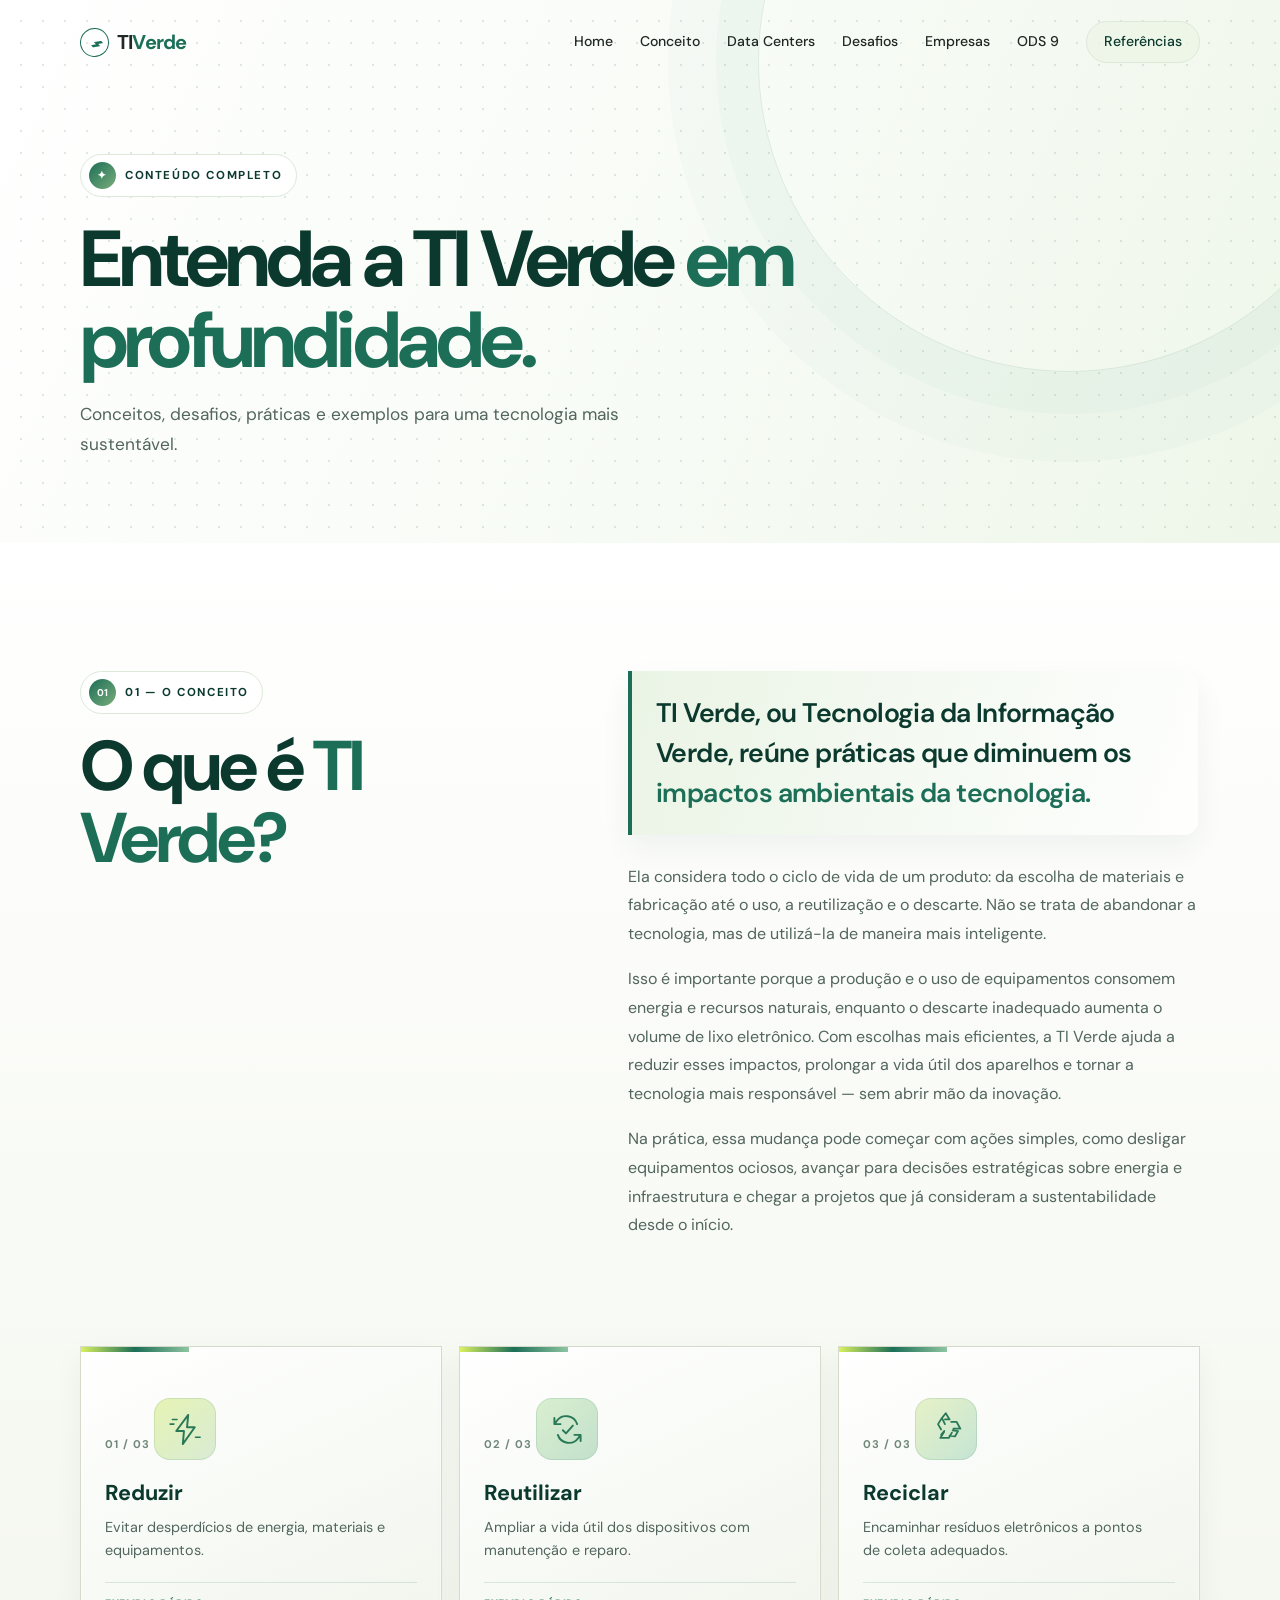
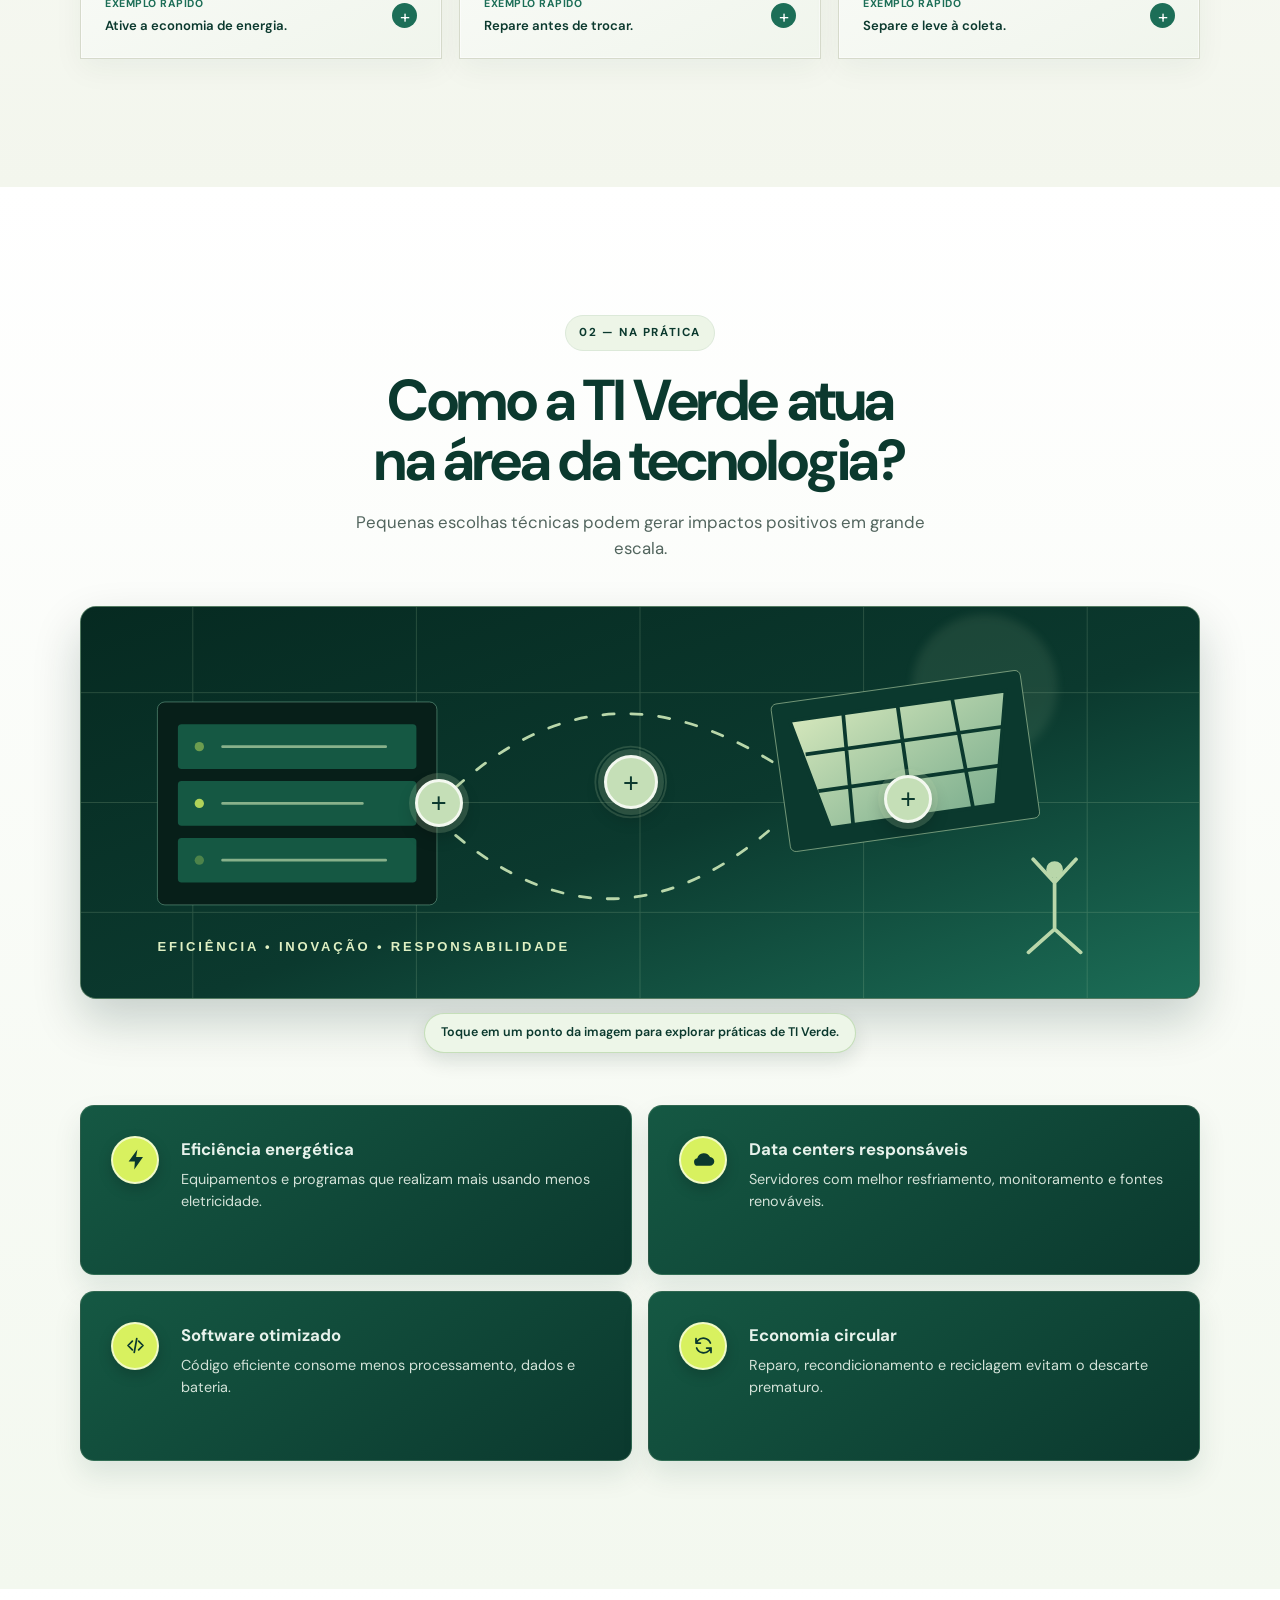
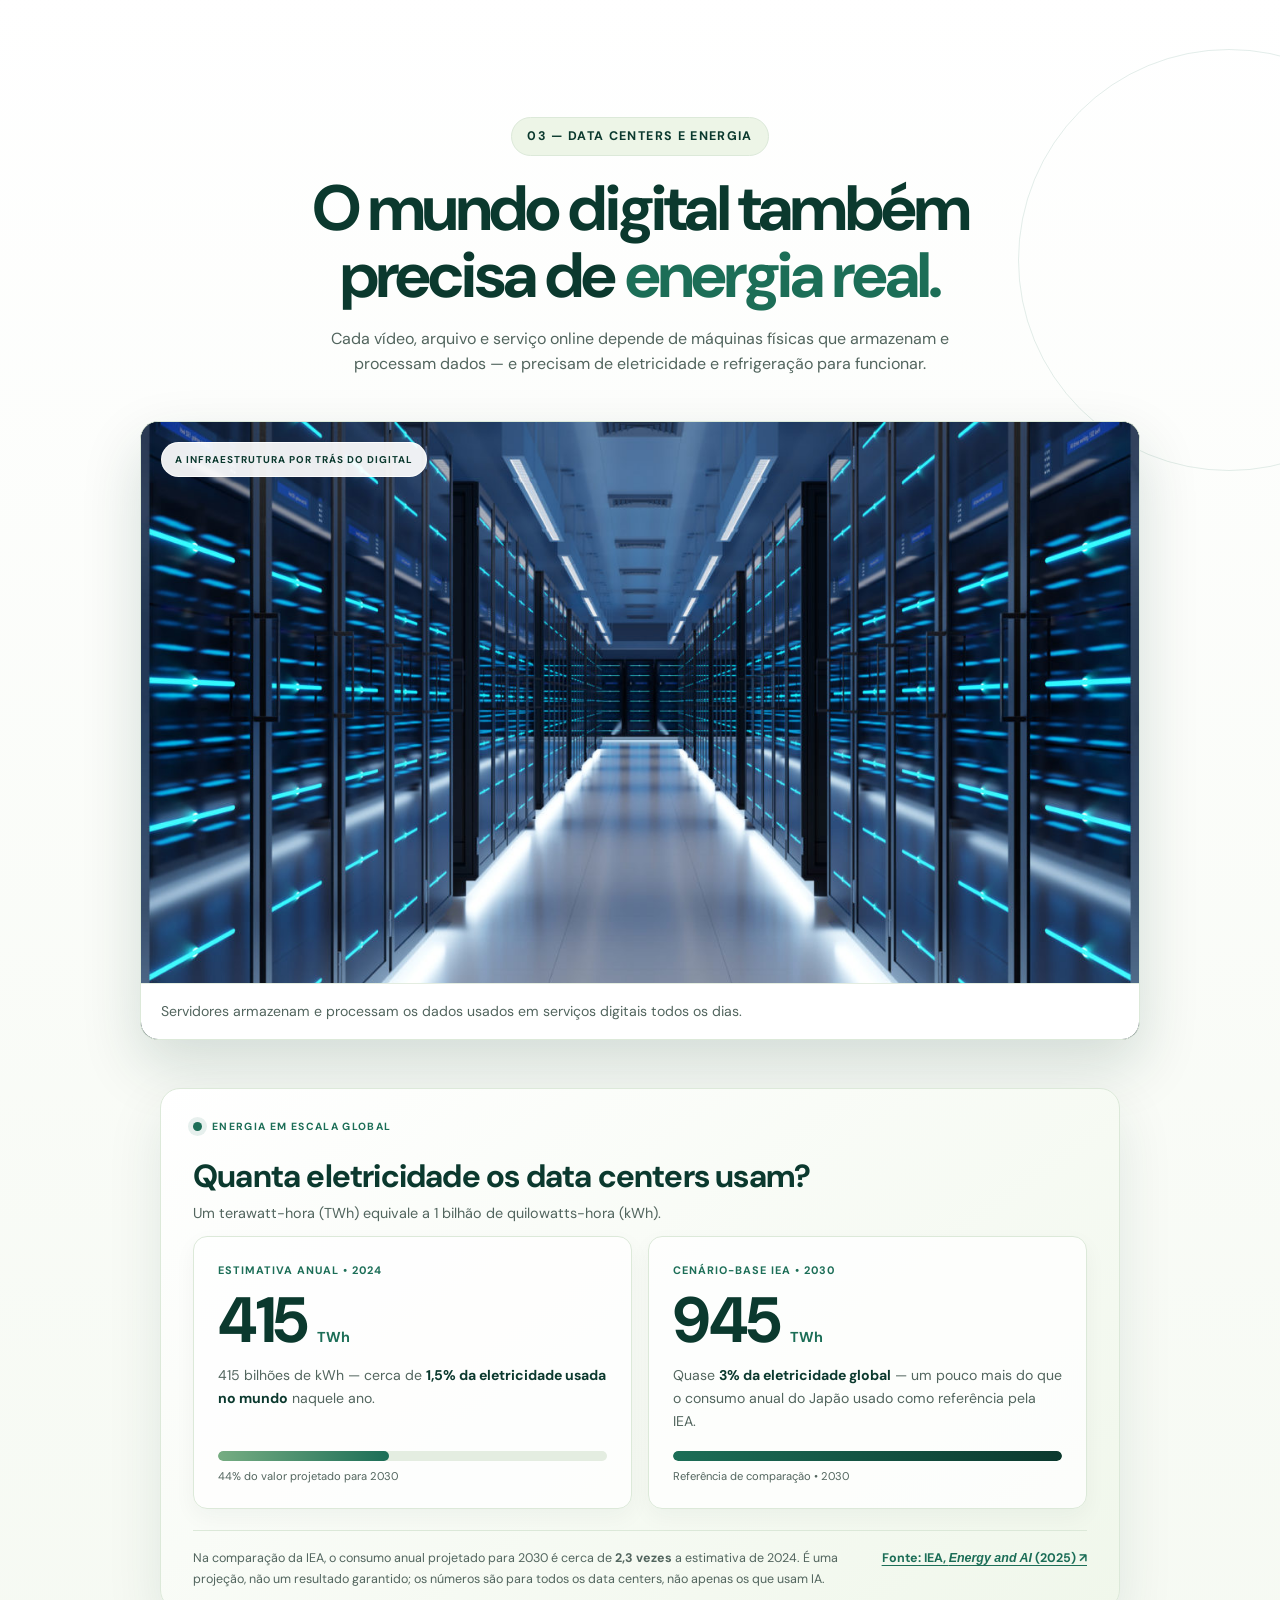
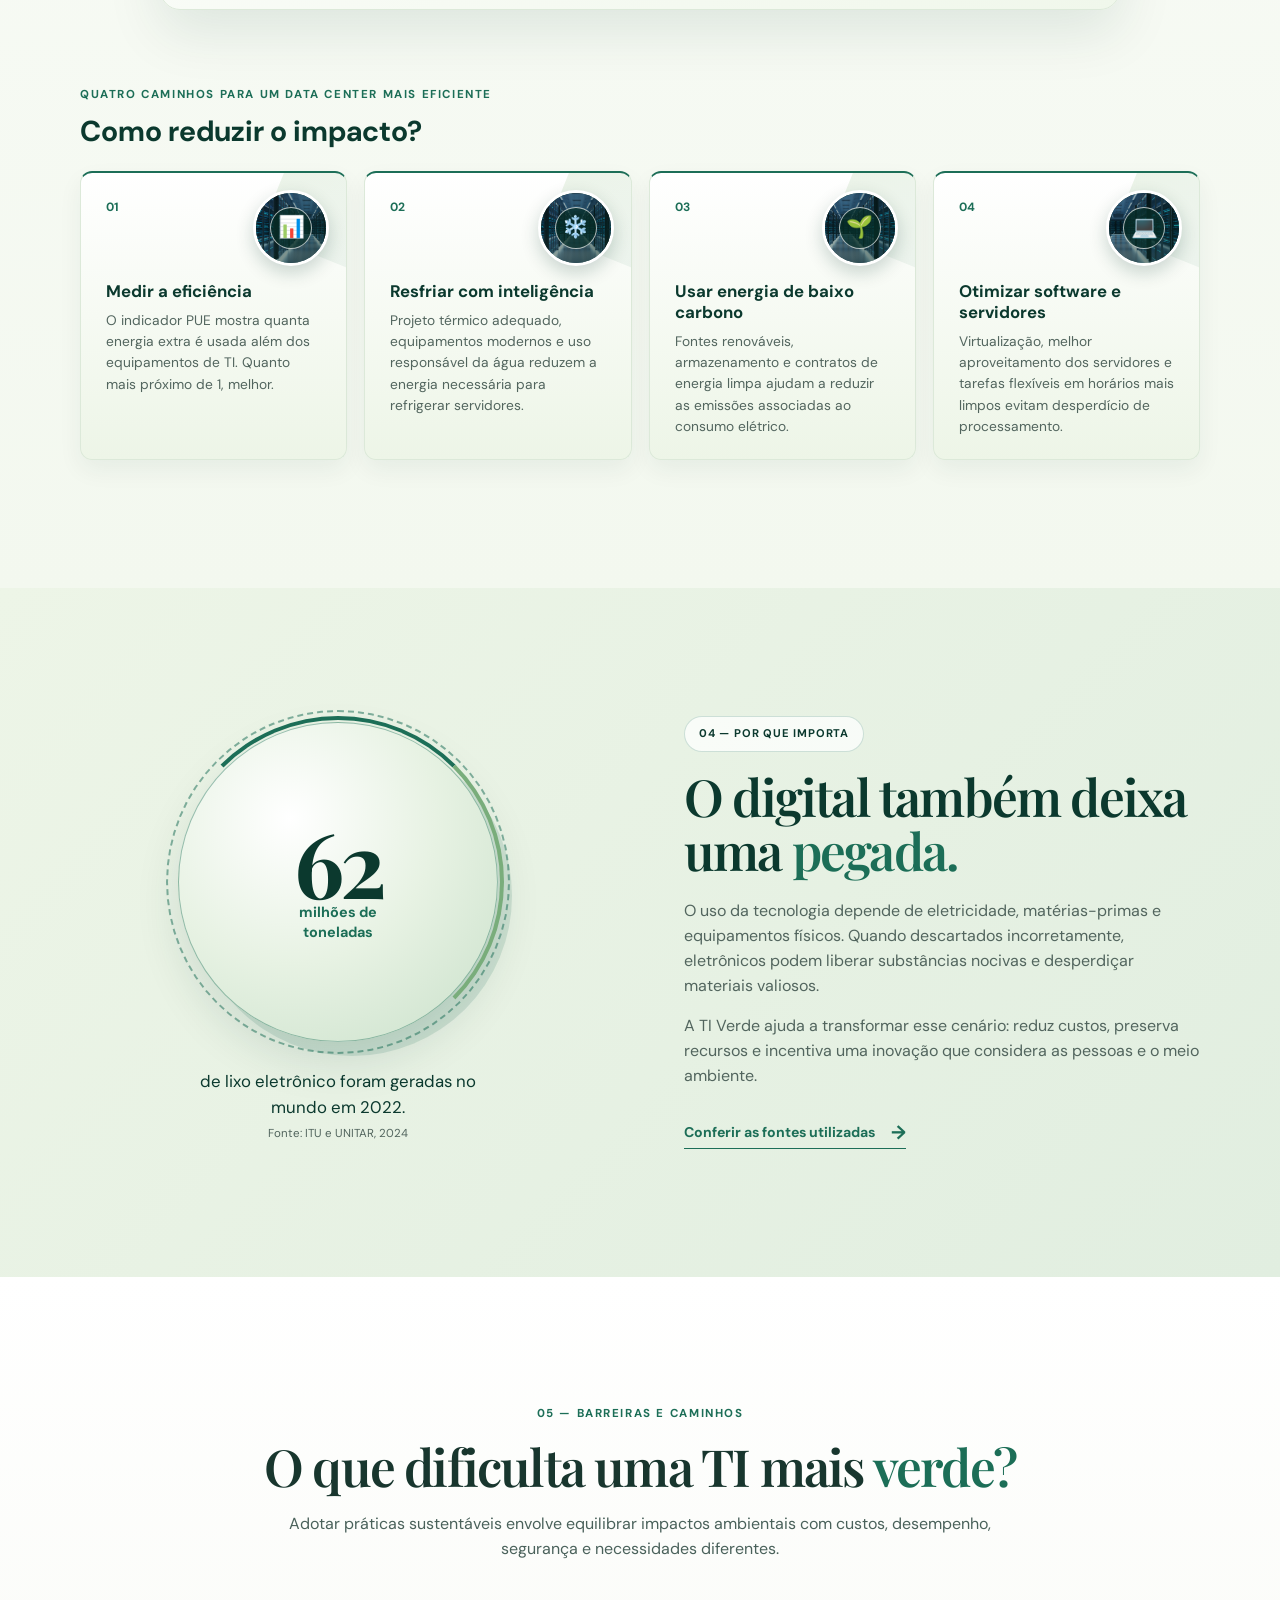
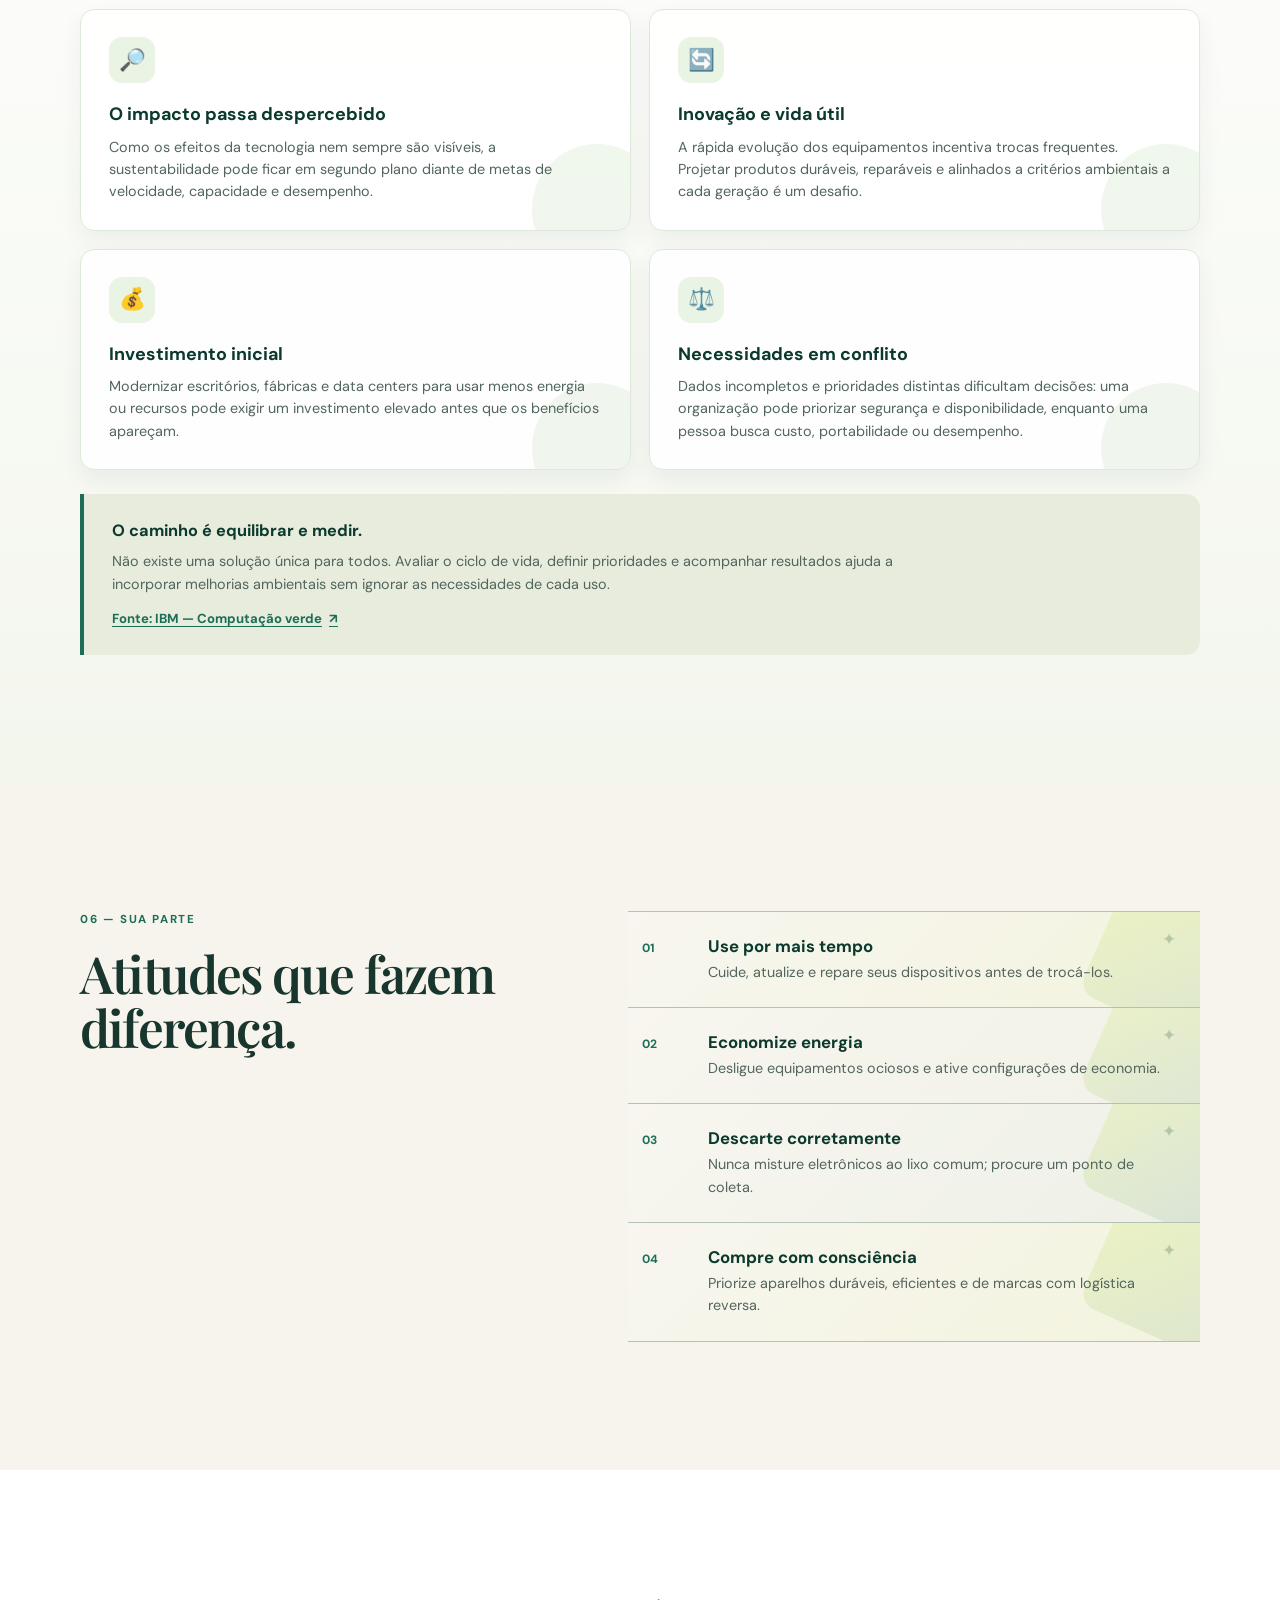
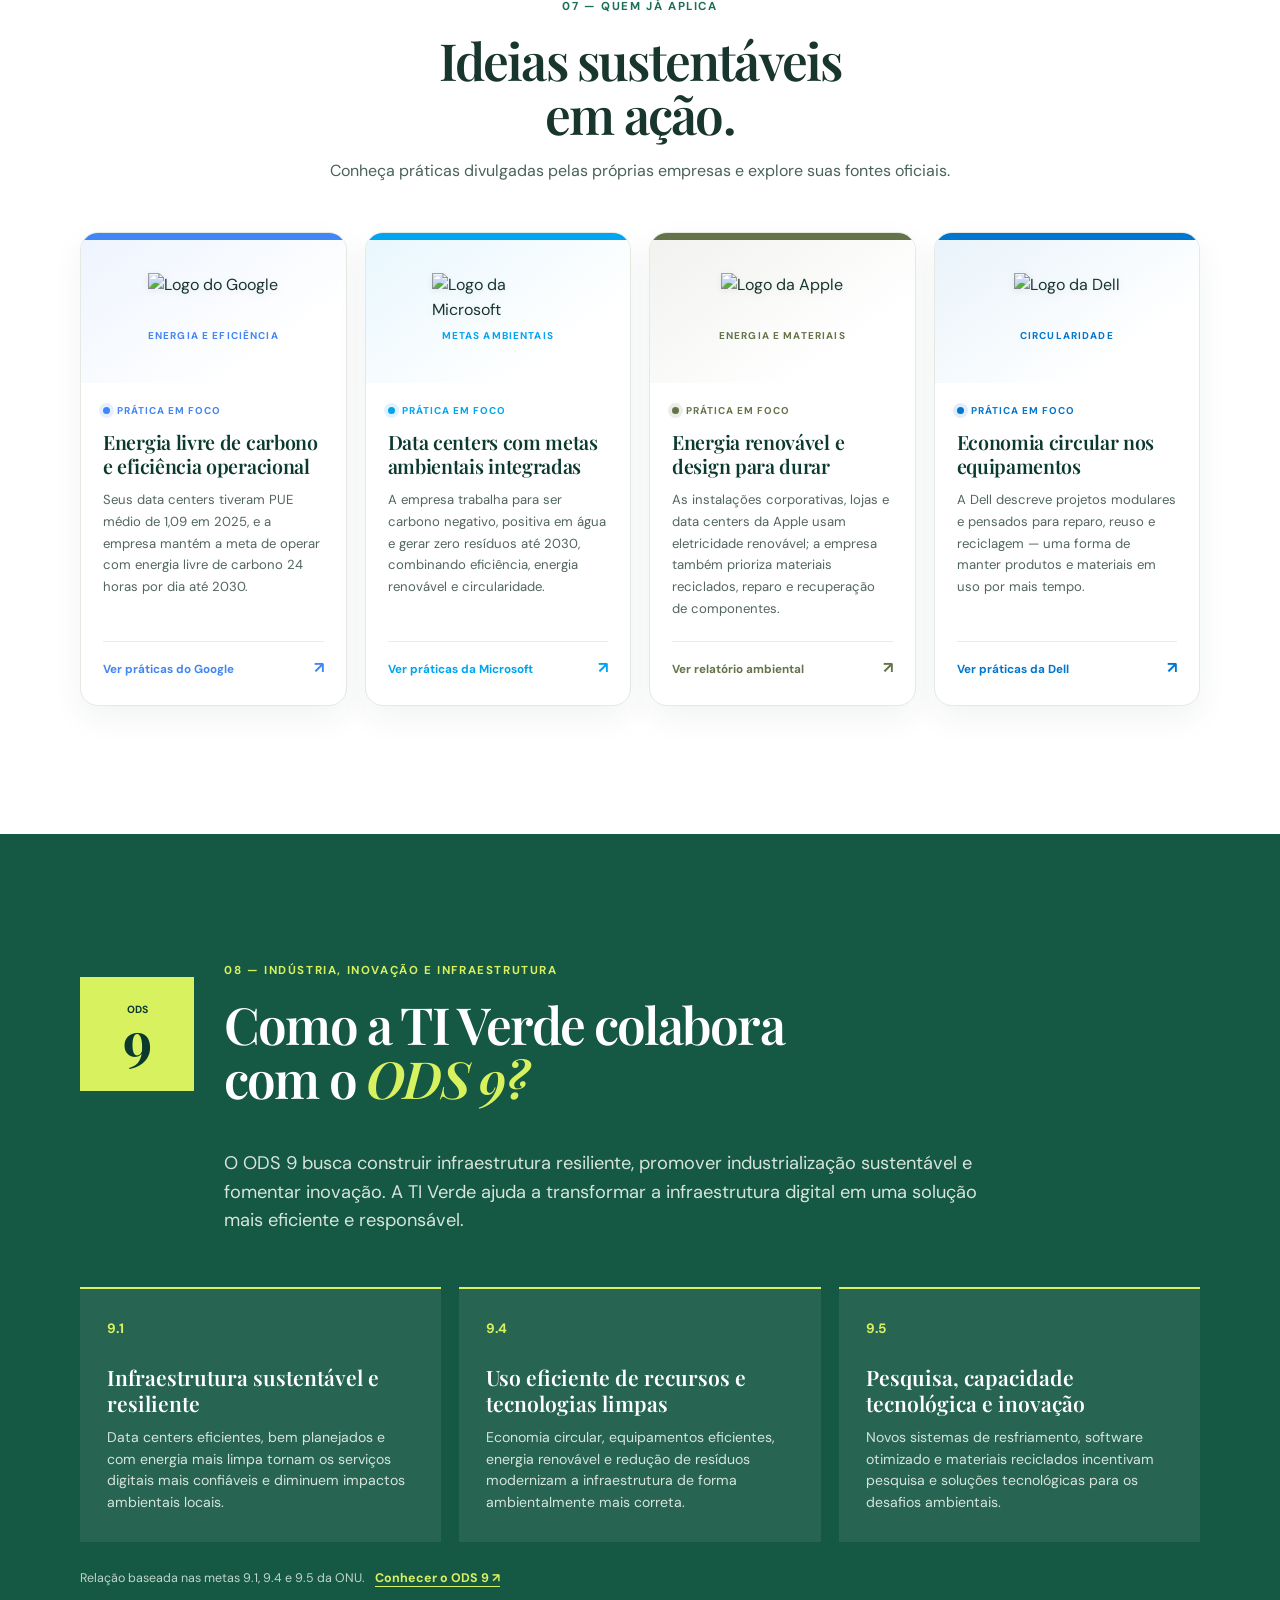
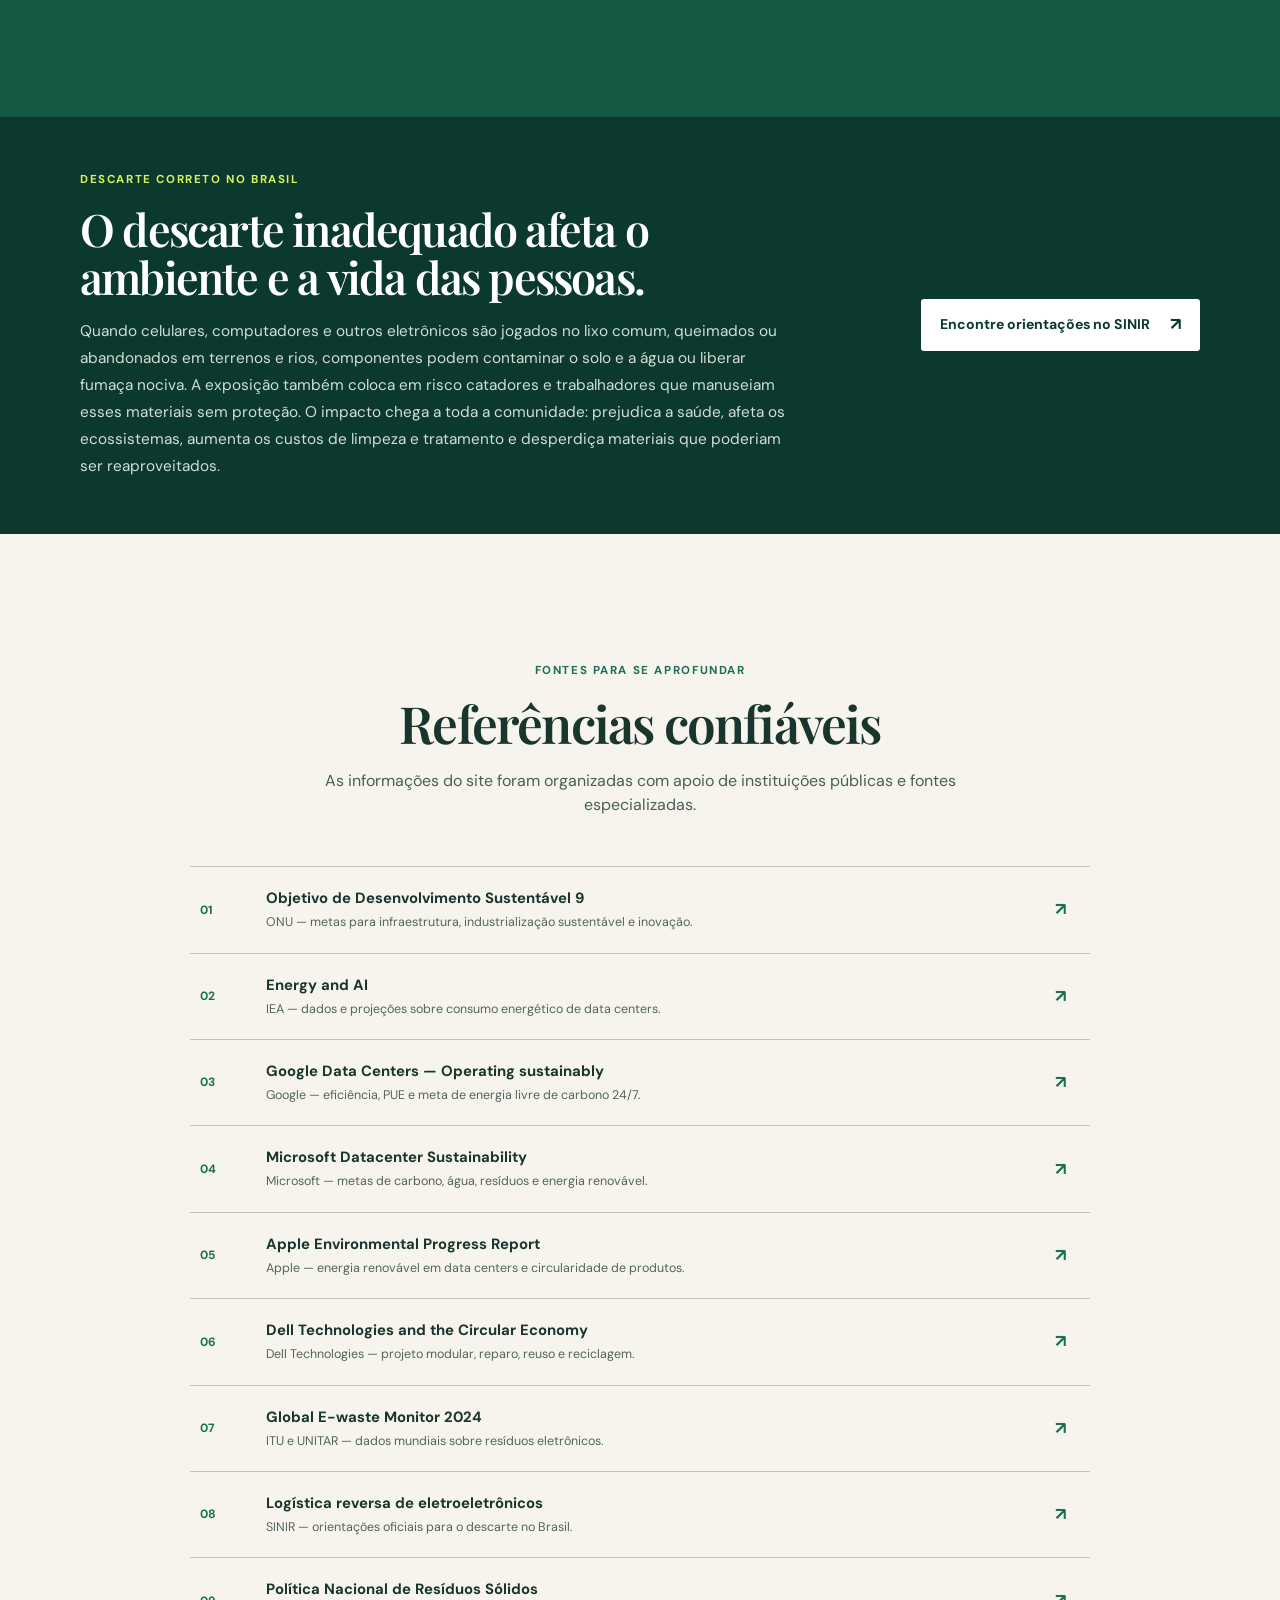
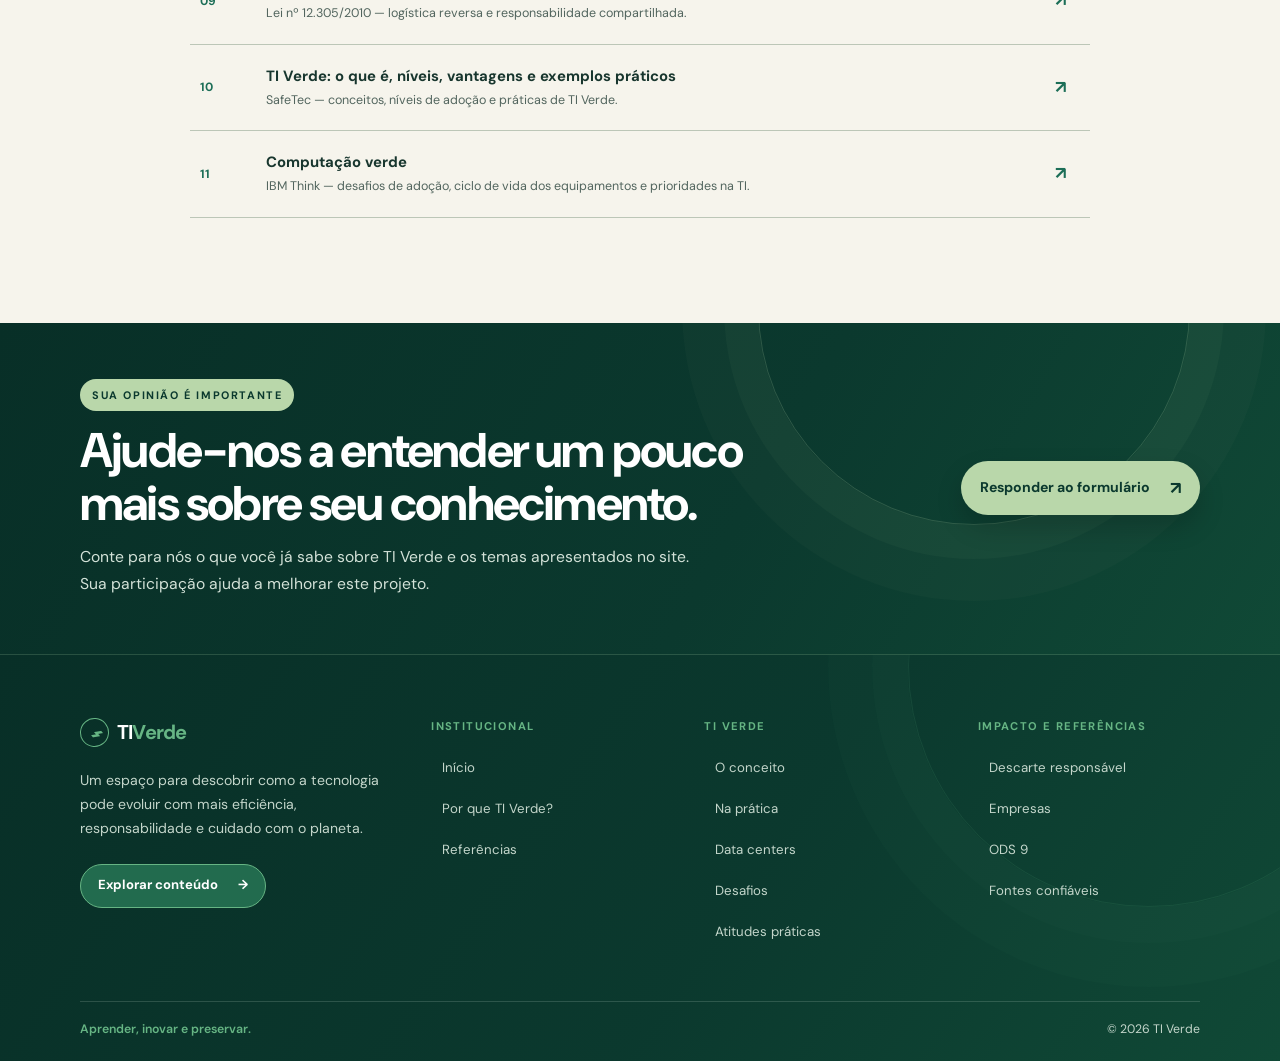
==== commit 4a8452ee: "Atualiza cache dos estilos do site Co-authored-by: Copilot <223556219+Copilot@users.noreply.github.c" ====
--- a/conteudo.html
+++ b/conteudo.html
@@ -14,7 +14,7 @@
       href="https://fonts.googleapis.com/css2?family=DM+Sans:wght@400;500;600;700&family=Playfair+Display:wght@600;700&display=swap"
       rel="stylesheet"
     />
-    <link rel="stylesheet" href="style.css" />
+    <link rel="stylesheet" href="style.css?v=20261106-2" />
   </head>
   <body>
     <a class="skip-link" href="#conteudo">Pular para o conteúdo</a>
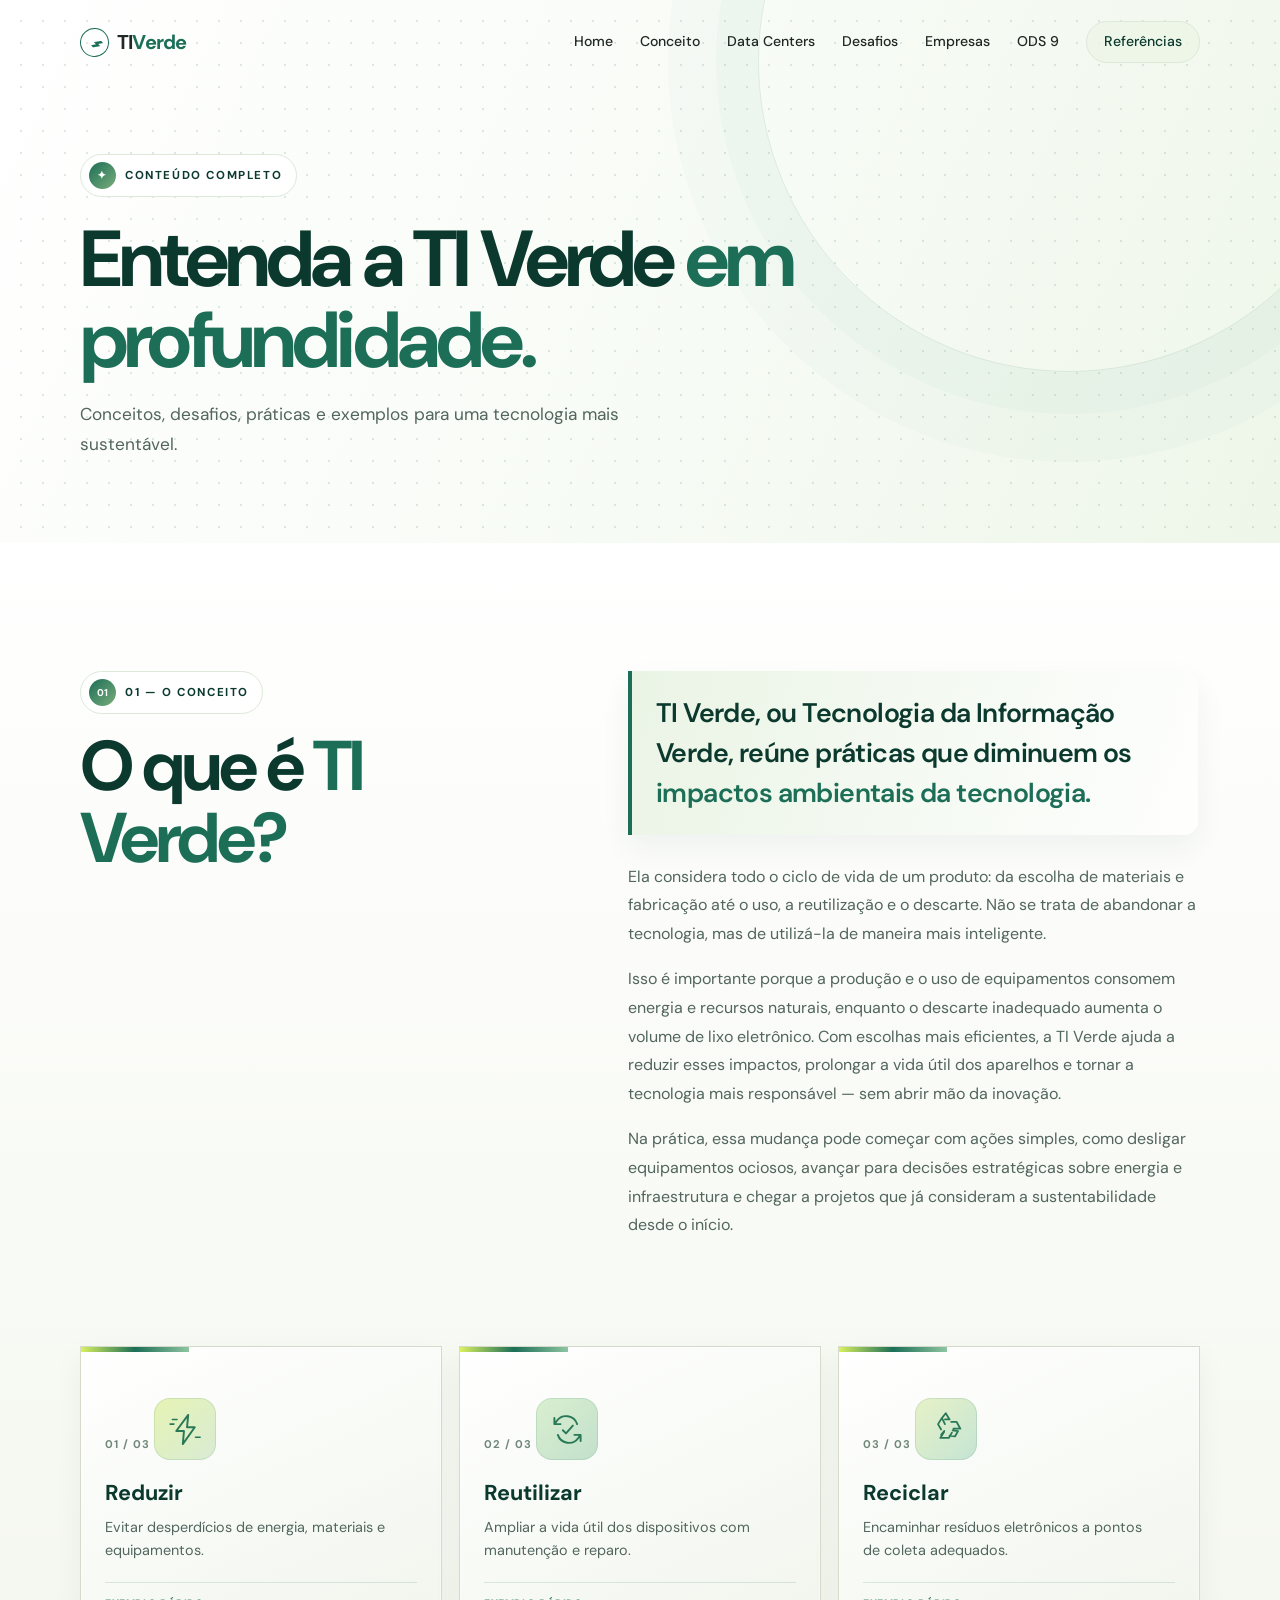
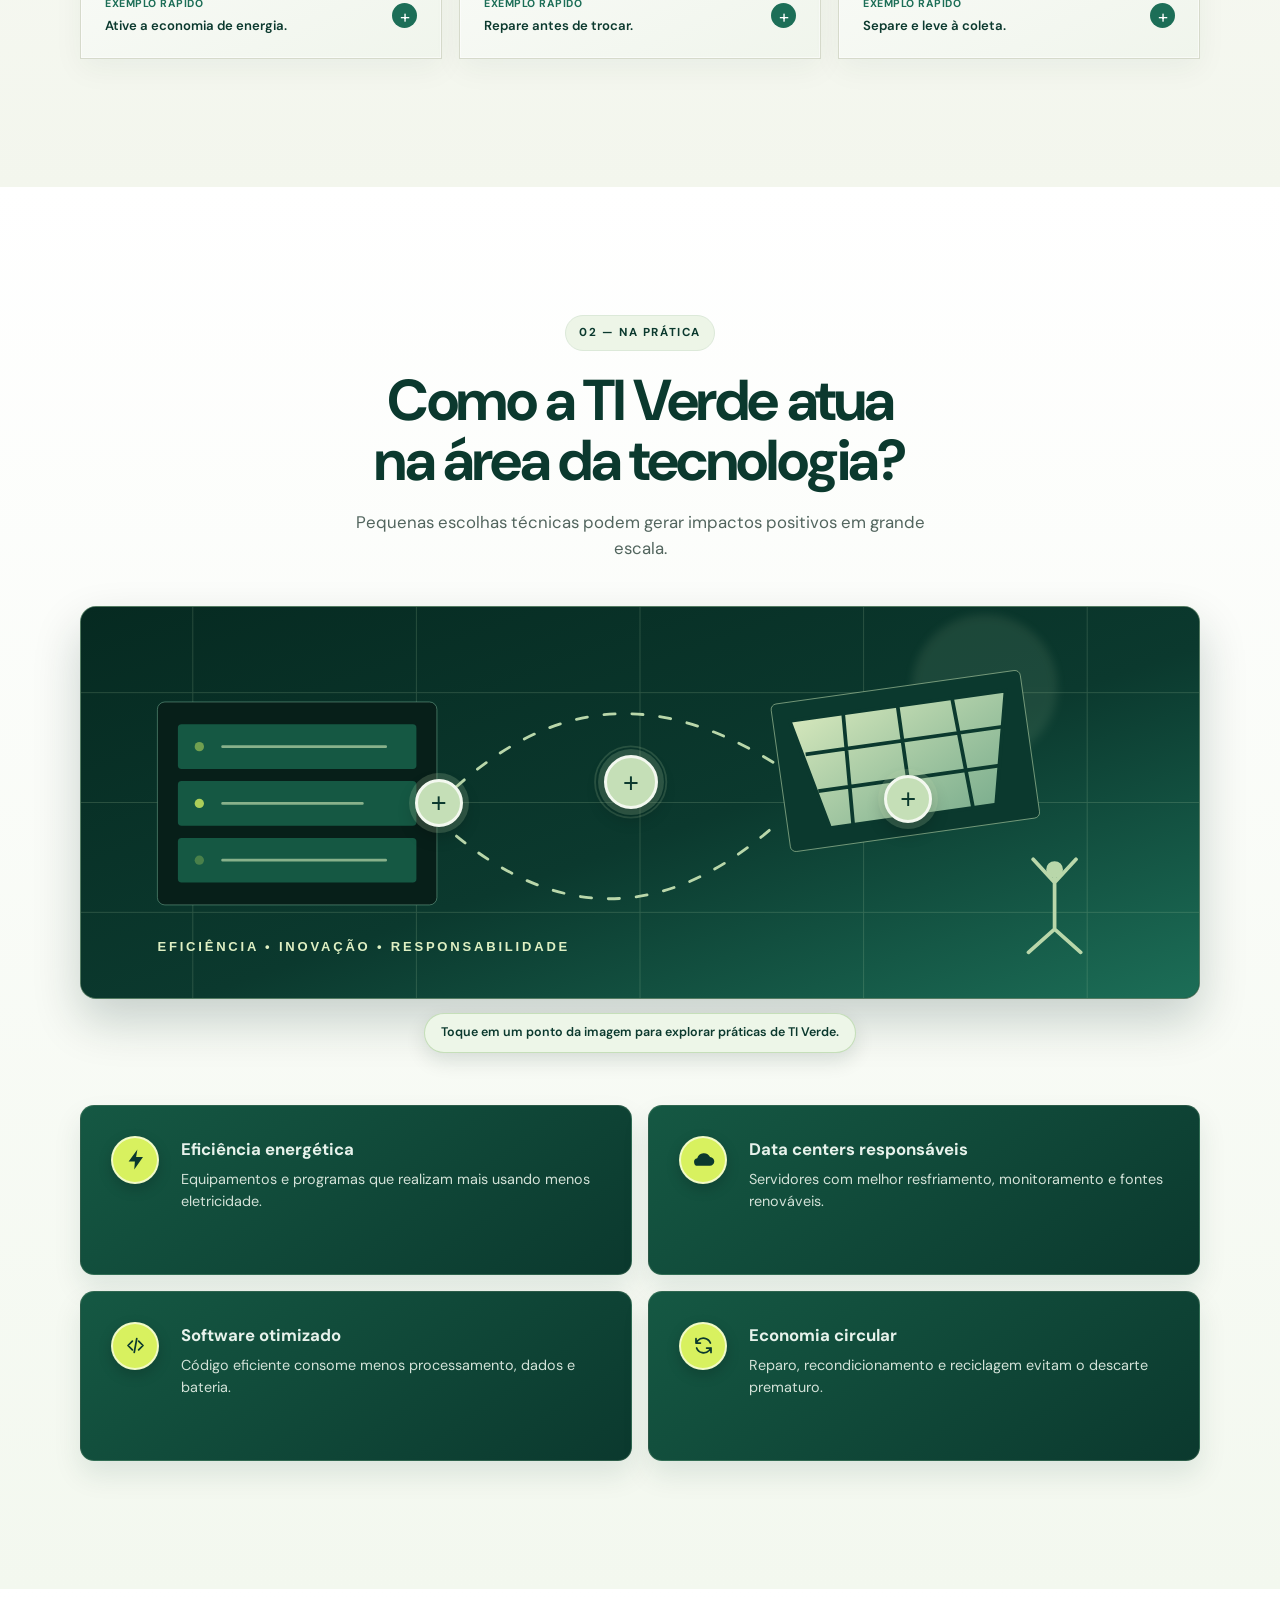
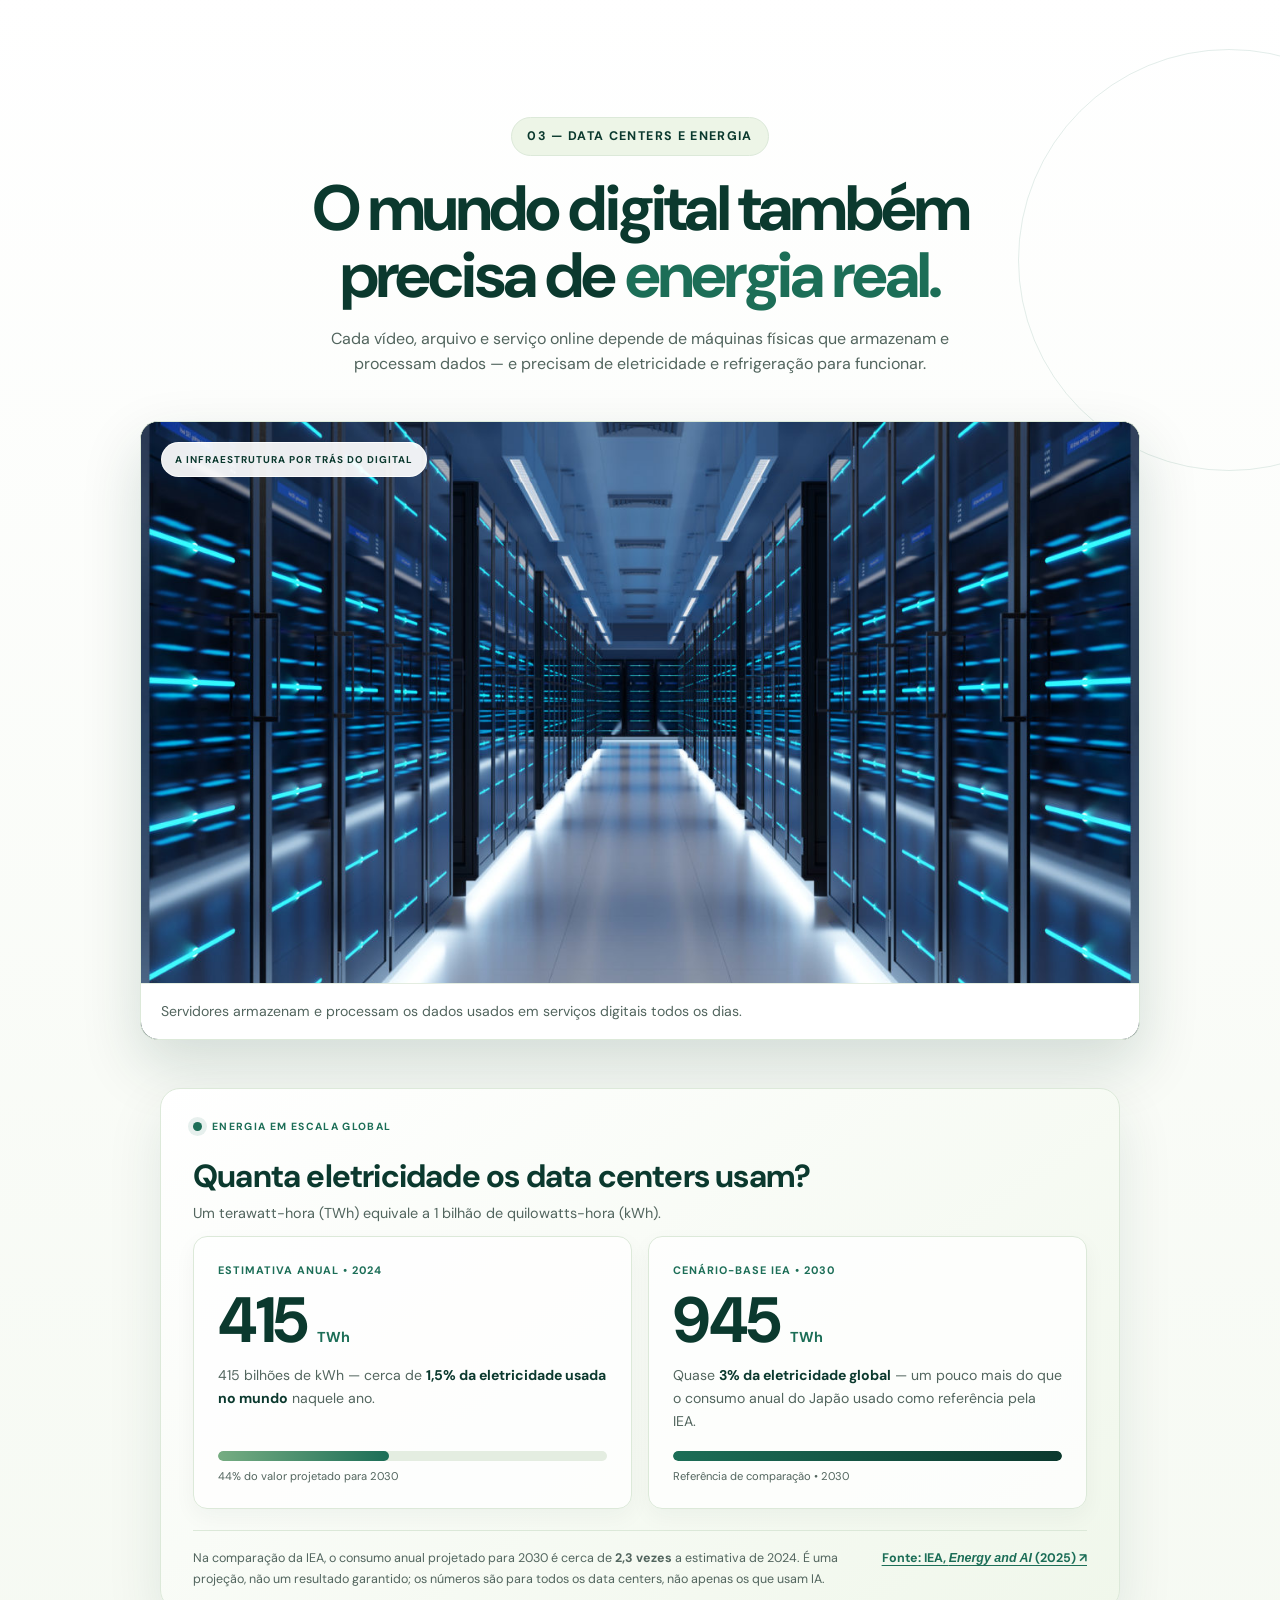
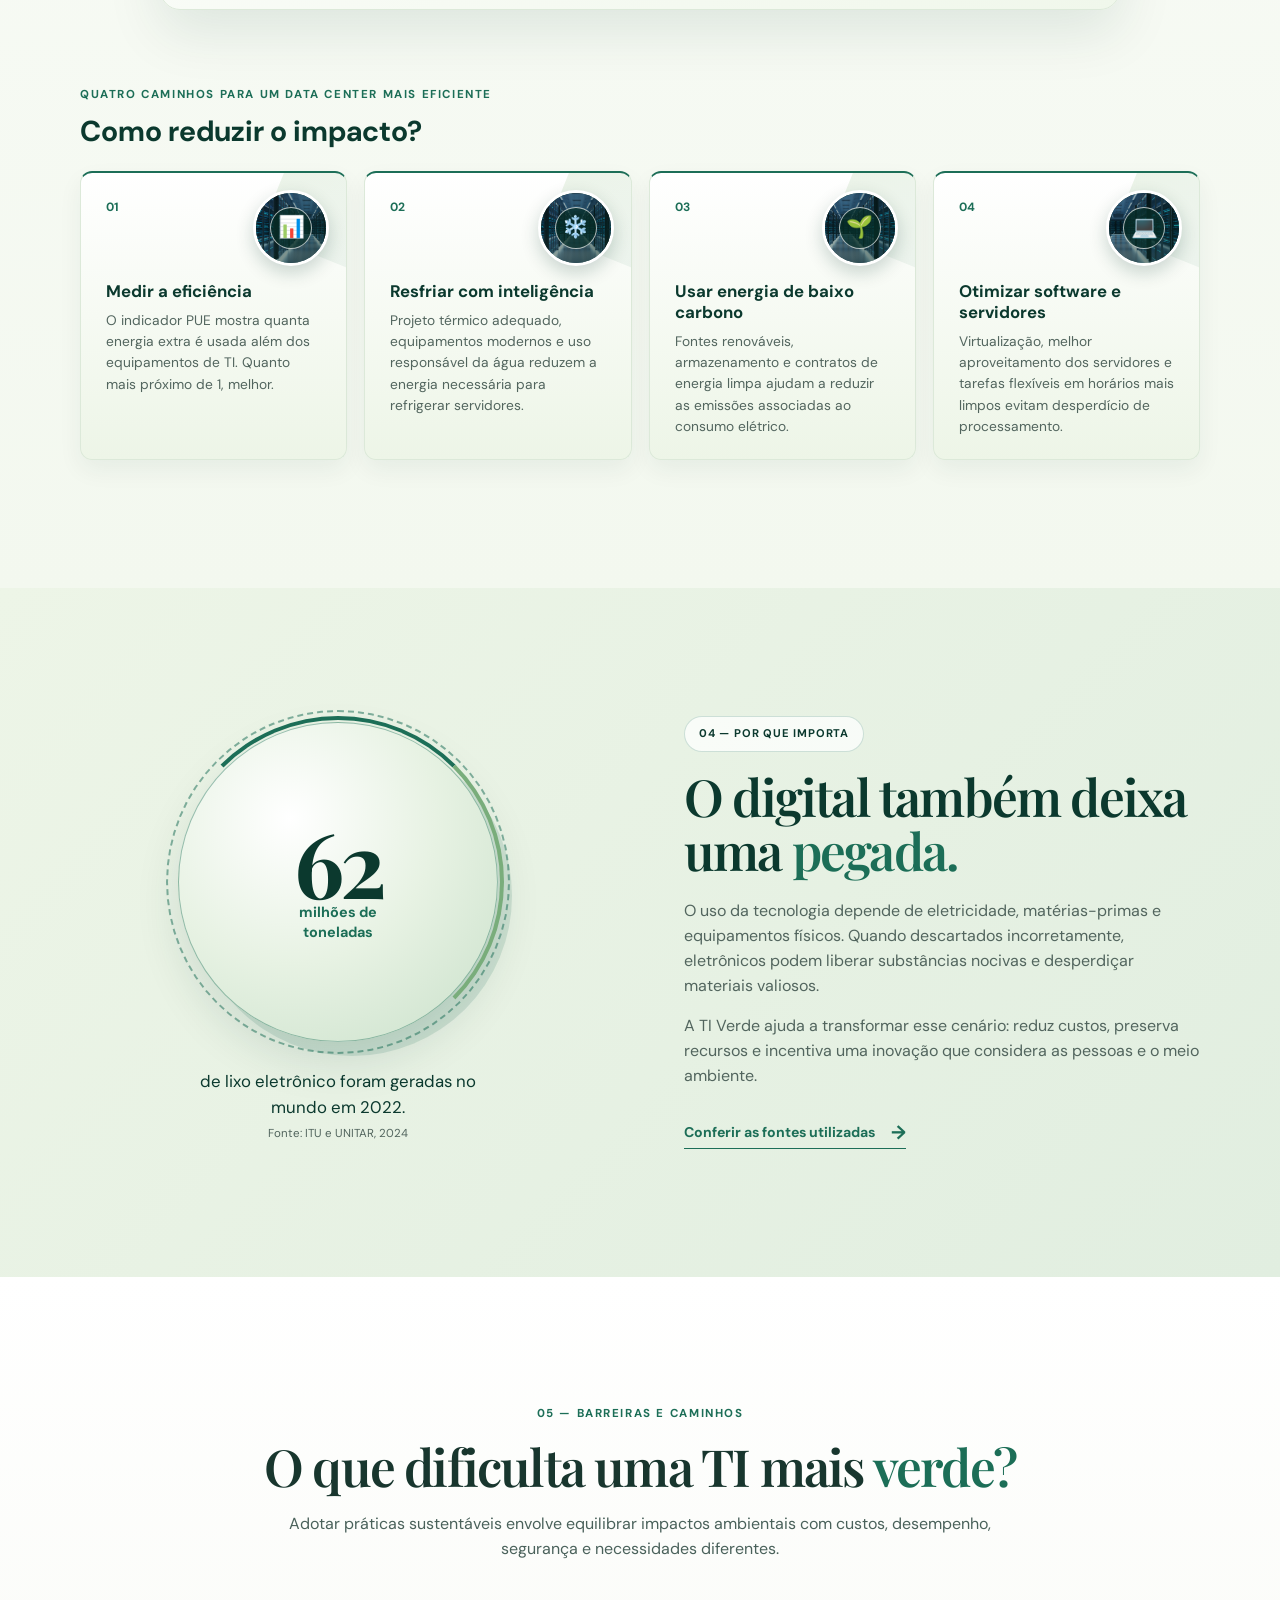
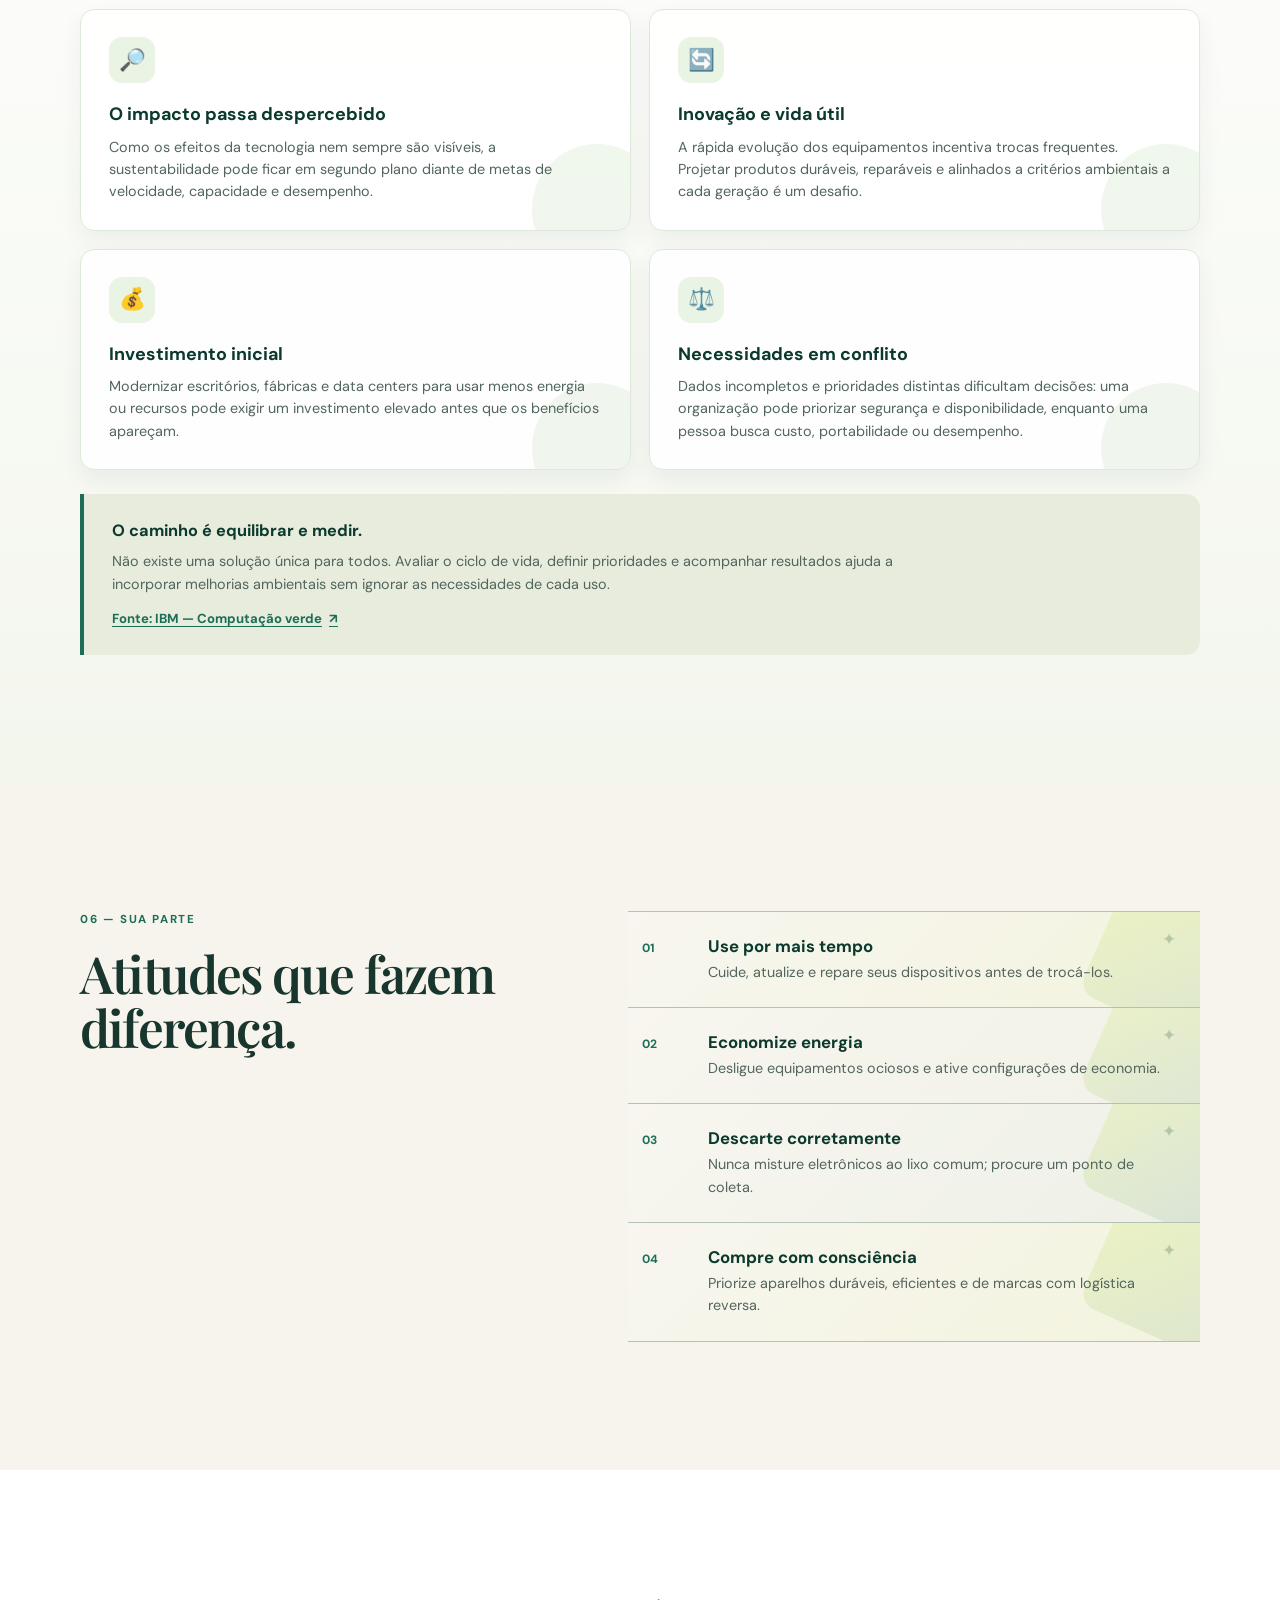
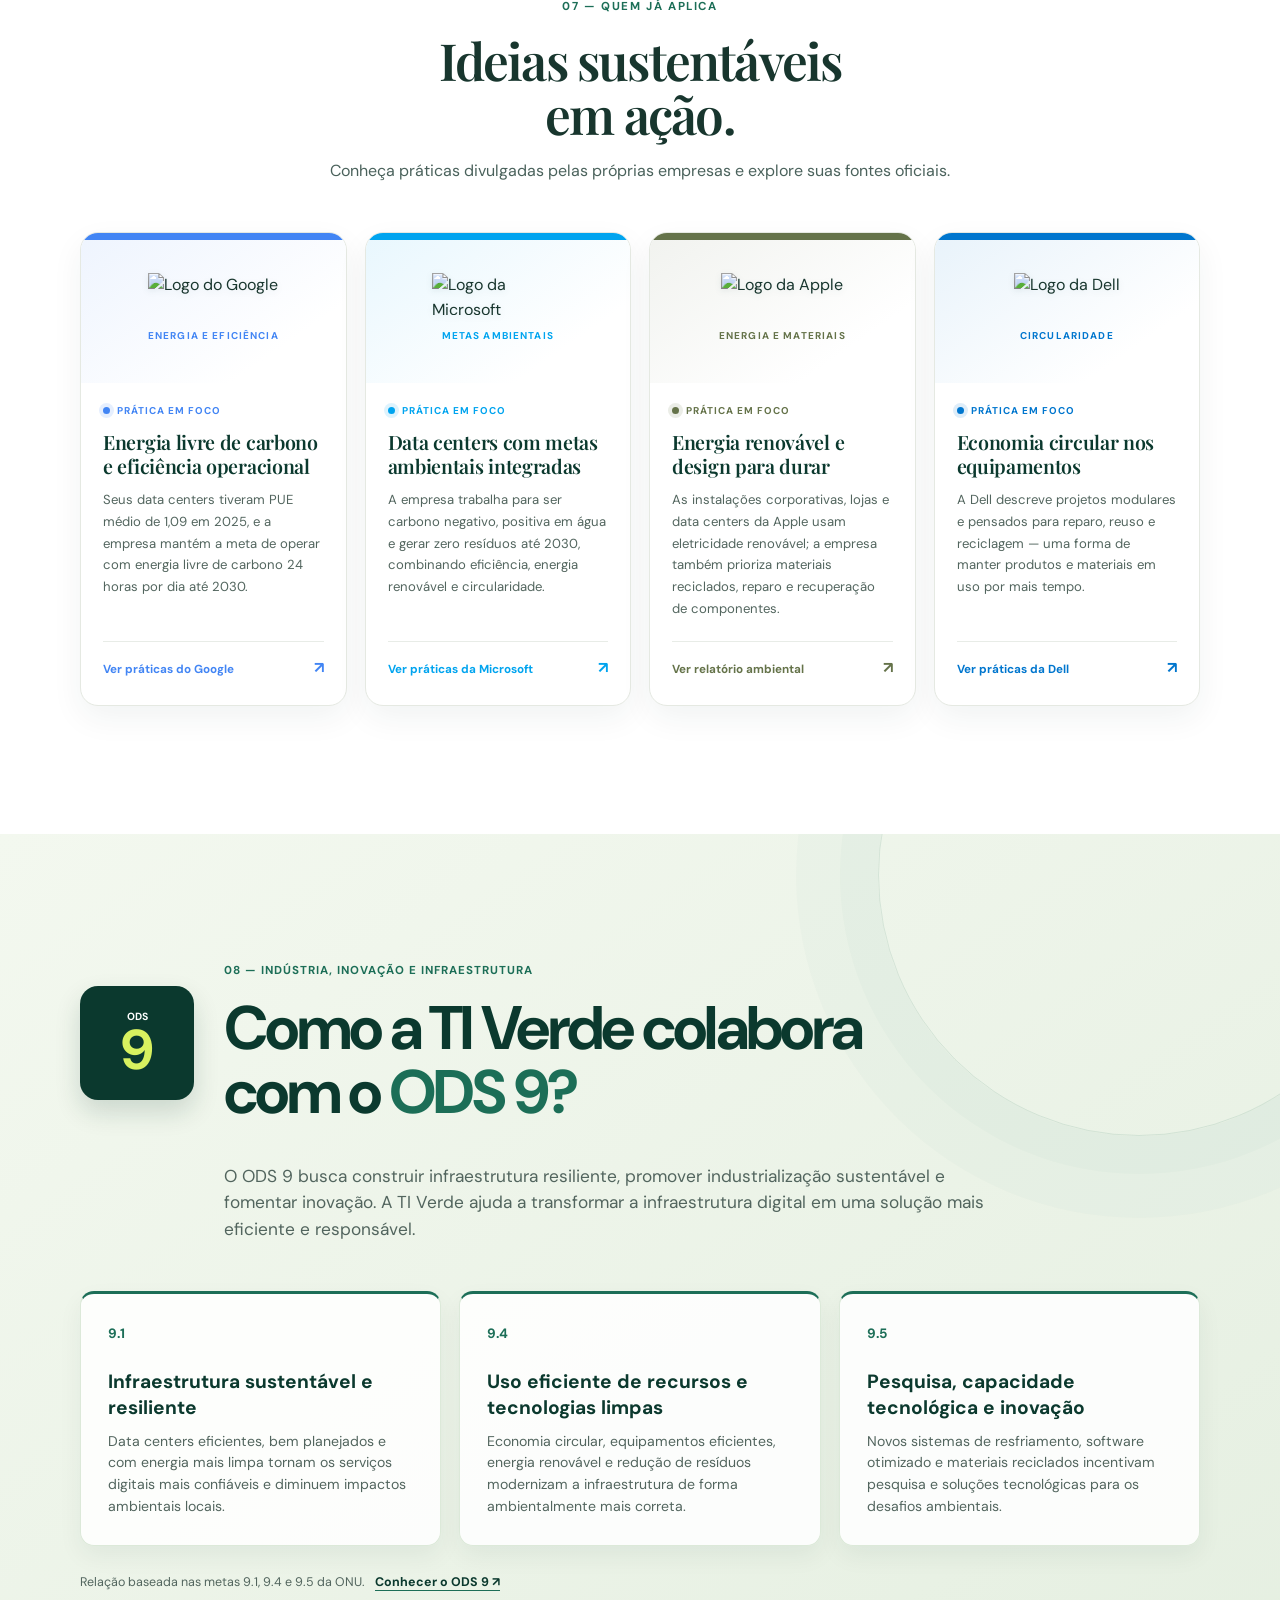
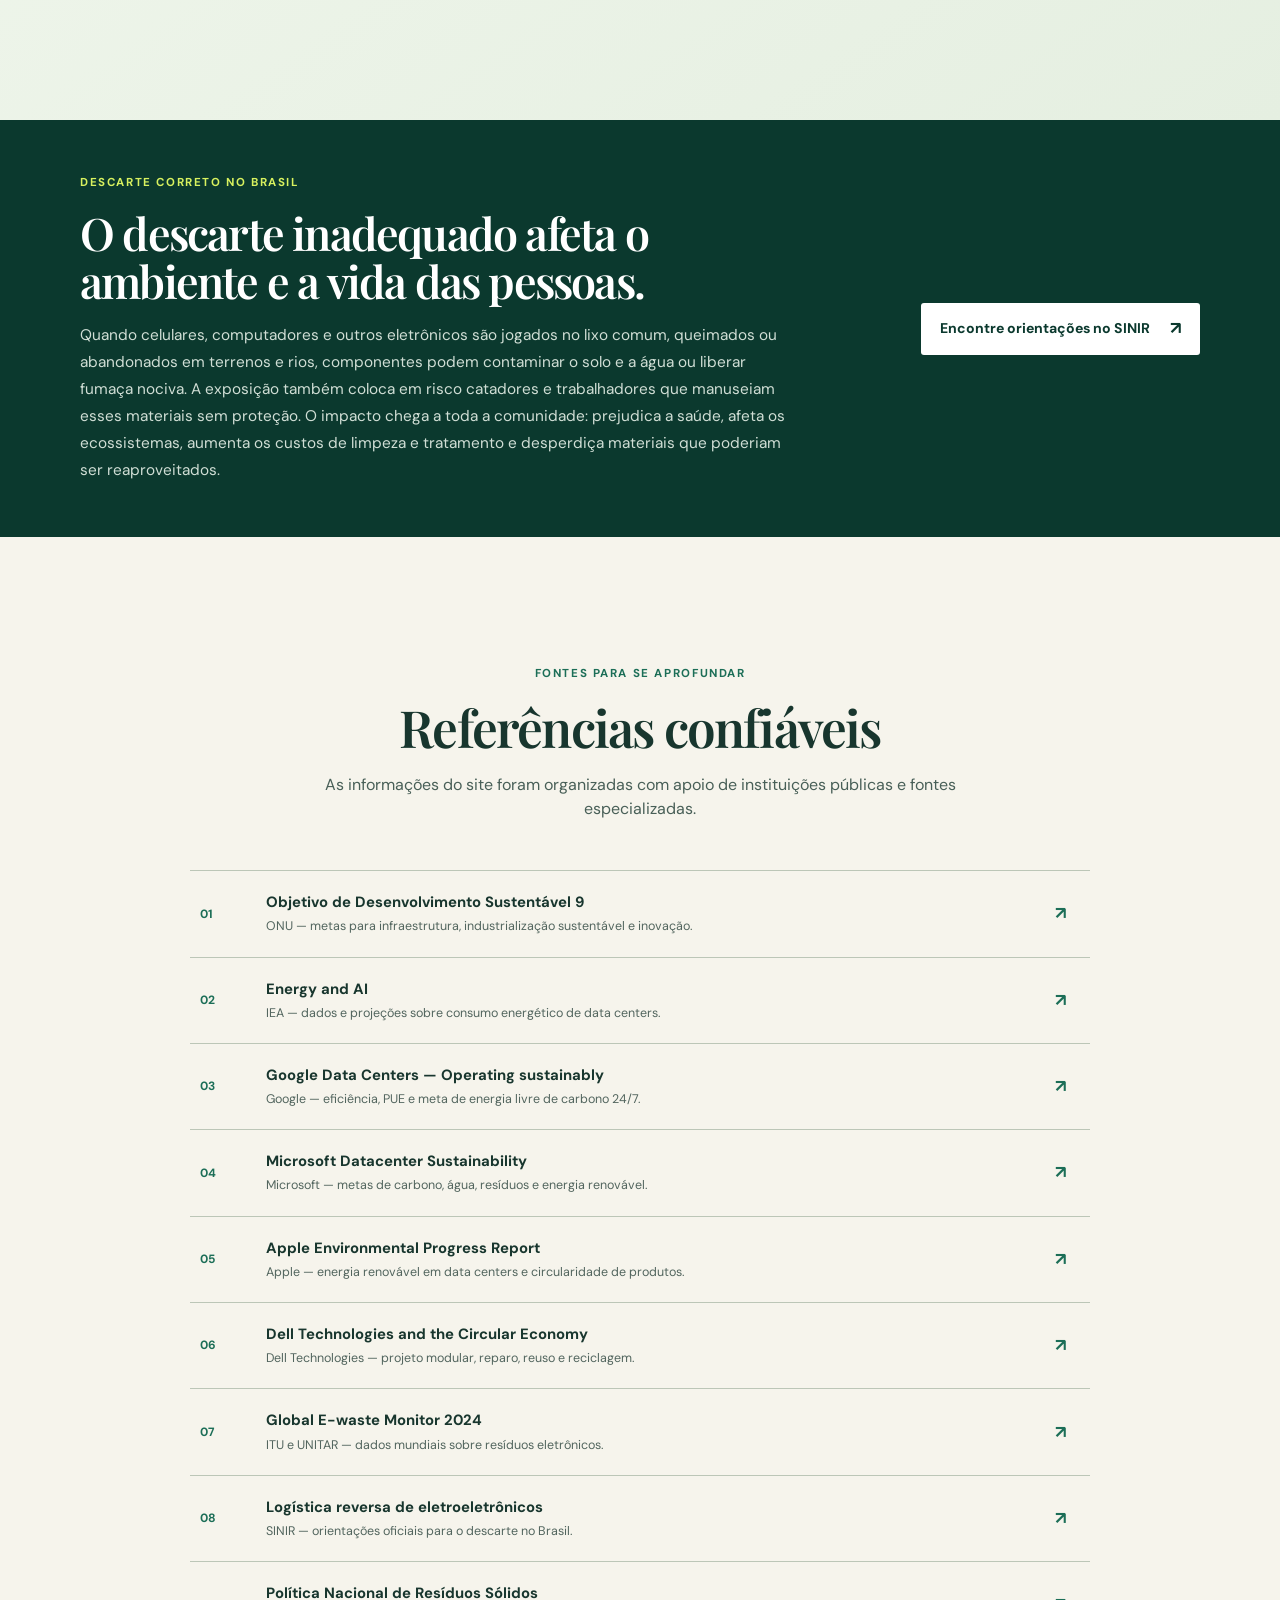
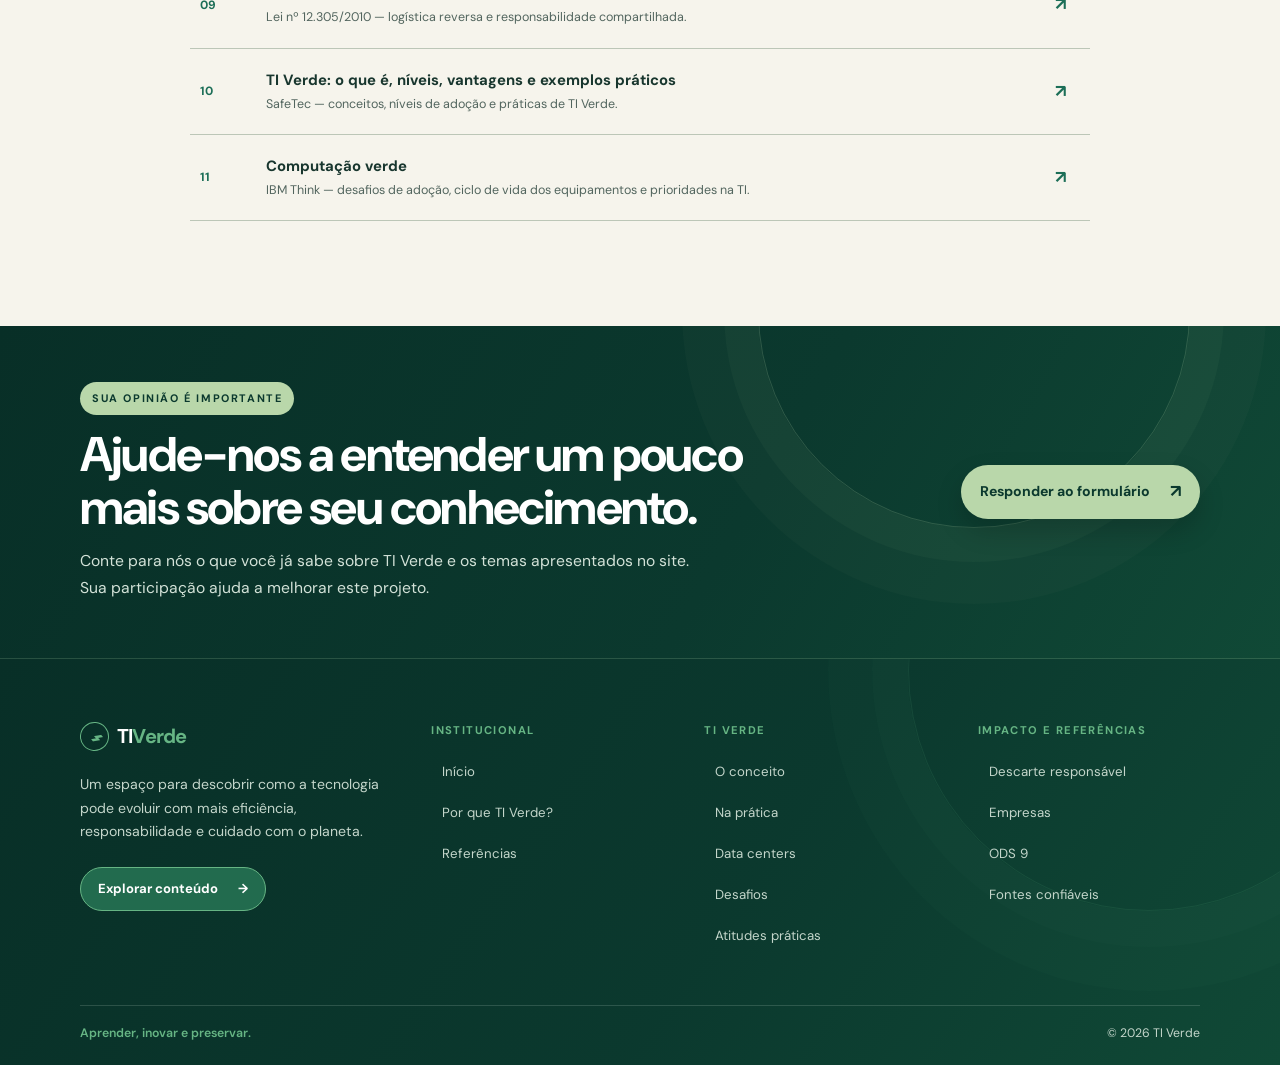
==== commit 946fa3ee: "Aprimora apresentacao do ODS 9 Co-authored-by: Copilot <223556219+Copilot@users.noreply.github.com>" ====
--- a/conteudo.html
+++ b/conteudo.html
@@ -14,7 +14,7 @@
       href="https://fonts.googleapis.com/css2?family=DM+Sans:wght@400;500;600;700&family=Playfair+Display:wght@600;700&display=swap"
       rel="stylesheet"
     />
-    <link rel="stylesheet" href="style.css?v=20261106-2" />
+    <link rel="stylesheet" href="style.css?v=20261106-3" />
   </head>
   <body>
     <a class="skip-link" href="#conteudo">Pular para o conteúdo</a>
--- a/style.css
+++ b/style.css
@@ -623,20 +623,23 @@
 .empresas-grid .empresa-card:nth-child(3) { transition-delay: 160ms; }
 .empresas-grid .empresa-card:nth-child(4) { transition-delay: 240ms; }
 
-.ods { color: var(--branco); background: #155843; }
-.ods .etiqueta { color: var(--limao); }
+.ods { position: relative; overflow: hidden; color: var(--verde-escuro); background: linear-gradient(145deg, #f3f8ef 0%, #e5efe1 100%); }
+.ods::before { position: absolute; top: -220px; right: -120px; width: 520px; height: 520px; border: 1px solid rgba(28,110,87,0.12); border-radius: 50%; box-shadow: 0 0 0 38px rgba(28,110,87,0.025), 0 0 0 82px rgba(28,110,87,0.02); content: ""; pointer-events: none; }
+.ods > .container { position: relative; z-index: 1; }
+.ods .etiqueta { color: var(--verde); font-size: 0.72rem; font-weight: 700; letter-spacing: 1px; }
 .ods-cabecalho { display: flex; align-items: center; gap: 30px; }
-.selo-ods { display: grid; width: 114px; height: 114px; flex: 0 0 114px; place-content: center; color: var(--verde-escuro); background: var(--limao); font-size: 0.65rem; font-weight: 700; line-height: 1.2; text-align: center; }
-.selo-ods strong { display: block; font-family: var(--serif); font-size: 3.3rem; line-height: 0.9; }
-.ods-cabecalho h2 { margin: 0; }
-.ods-explicacao { max-width: 760px; margin: 44px 0 53px 144px; color: #d7e4dc; font-size: 1.14rem; }
+.selo-ods { display: grid; width: 114px; height: 114px; flex: 0 0 114px; place-content: center; color: var(--branco); border-radius: 18px; background: var(--verde-escuro); box-shadow: 0 12px 26px rgba(11,57,46,0.16); font-size: 0.65rem; font-weight: 700; line-height: 1.2; text-align: center; }
+.selo-ods strong { display: block; color: var(--limao); font-family: var(--sans); font-size: 3.5rem; line-height: 0.95; }
+.ods-cabecalho h2 { max-width: 780px; margin: 10px 0 0; color: var(--verde-escuro); font-family: var(--sans); font-size: clamp(2.5rem, 4.8vw, 4.1rem); font-weight: 700; letter-spacing: -2.7px; line-height: 1.04; }
+.ods-cabecalho h2 em { color: var(--verde); font-style: normal; }
+.ods-explicacao { max-width: 760px; margin: 38px 0 48px 144px; color: var(--texto-suave); font-size: 1.08rem; }
 .ods-grid { display: grid; grid-template-columns: repeat(3, 1fr); gap: 18px; }
-.ods-item { min-height: 255px; padding: 27px; background: rgba(255,255,255,0.08); border-top: 2px solid var(--limao); }
-.ods-item > span { color: var(--limao); font-size: 0.85rem; font-weight: 700; }
-.ods-item h3 { margin: 23px 0 10px; font-family: var(--serif); font-size: 1.32rem; font-weight: 600; }
-.ods-item p { margin: 0; color: #d7e4dc; font-size: 0.88rem; }
-.ods-rodape { margin: 27px 0 0; color: #c1d5ca; font-size: 0.78rem; }
-.ods-rodape a { margin-left: 7px; color: var(--limao); border-bottom: 1px solid var(--limao); font-weight: 700; }
+.ods-item { min-height: 255px; padding: 27px; border: 1px solid #dce9d9; border-top: 3px solid var(--verde); border-radius: 14px; background: rgba(255,255,255,0.88); box-shadow: 0 10px 24px rgba(11,57,46,0.06); }
+.ods-item > span { color: var(--verde); font-size: 0.85rem; font-weight: 700; }
+.ods-item h3 { margin: 23px 0 10px; color: var(--verde-escuro); font-family: var(--sans); font-size: 1.2rem; font-weight: 700; line-height: 1.35; }
+.ods-item p { margin: 0; color: var(--texto-suave); font-size: 0.88rem; }
+.ods-rodape { margin: 27px 0 0; color: var(--texto-suave); font-size: 0.78rem; }
+.ods-rodape a { margin-left: 7px; color: var(--verde-escuro); border-bottom: 1px solid var(--verde); font-weight: 700; }
 
 .chamada-descarte { color: var(--branco); background: var(--verde-escuro); }
 .chamada-conteudo { display: flex; align-items: center; justify-content: space-between; gap: 60px; min-height: 260px; }
@@ -795,7 +798,8 @@
   .desafio-card { min-height: auto; padding: 23px; }
   .desafios-nota { padding: 21px; }
   .ods-cabecalho { align-items: flex-start; gap: 18px; }
-  .selo-ods { width: 72px; height: 72px; flex-basis: 72px; }
+  .ods-cabecalho h2 { font-size: clamp(2rem, 8vw, 3rem); letter-spacing: -1.5px; }
+  .selo-ods { width: 72px; height: 72px; flex-basis: 72px; border-radius: 13px; font-size: 0.55rem; }
   .selo-ods strong { font-size: 2.2rem; }
   .ods-explicacao { margin: 32px 0 40px; font-size: 1rem; }
   .ods-item { min-height: auto; }
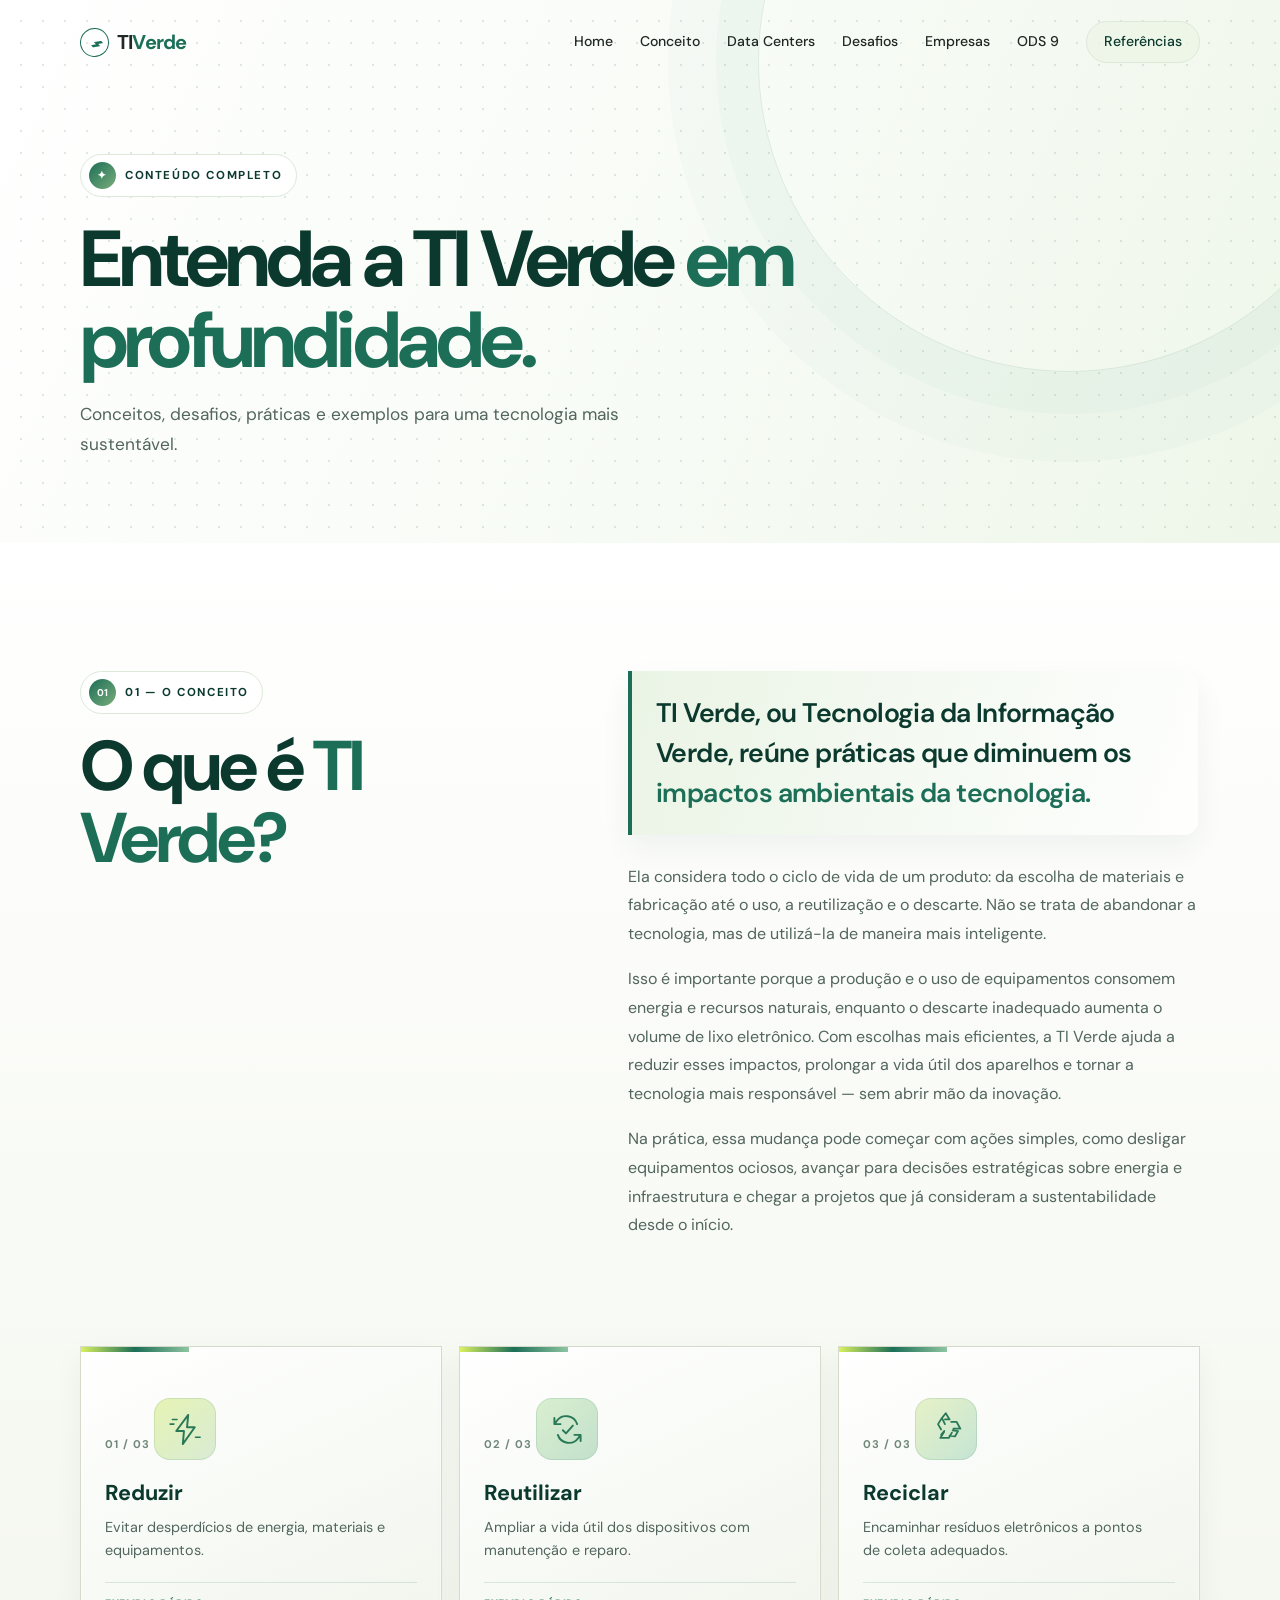
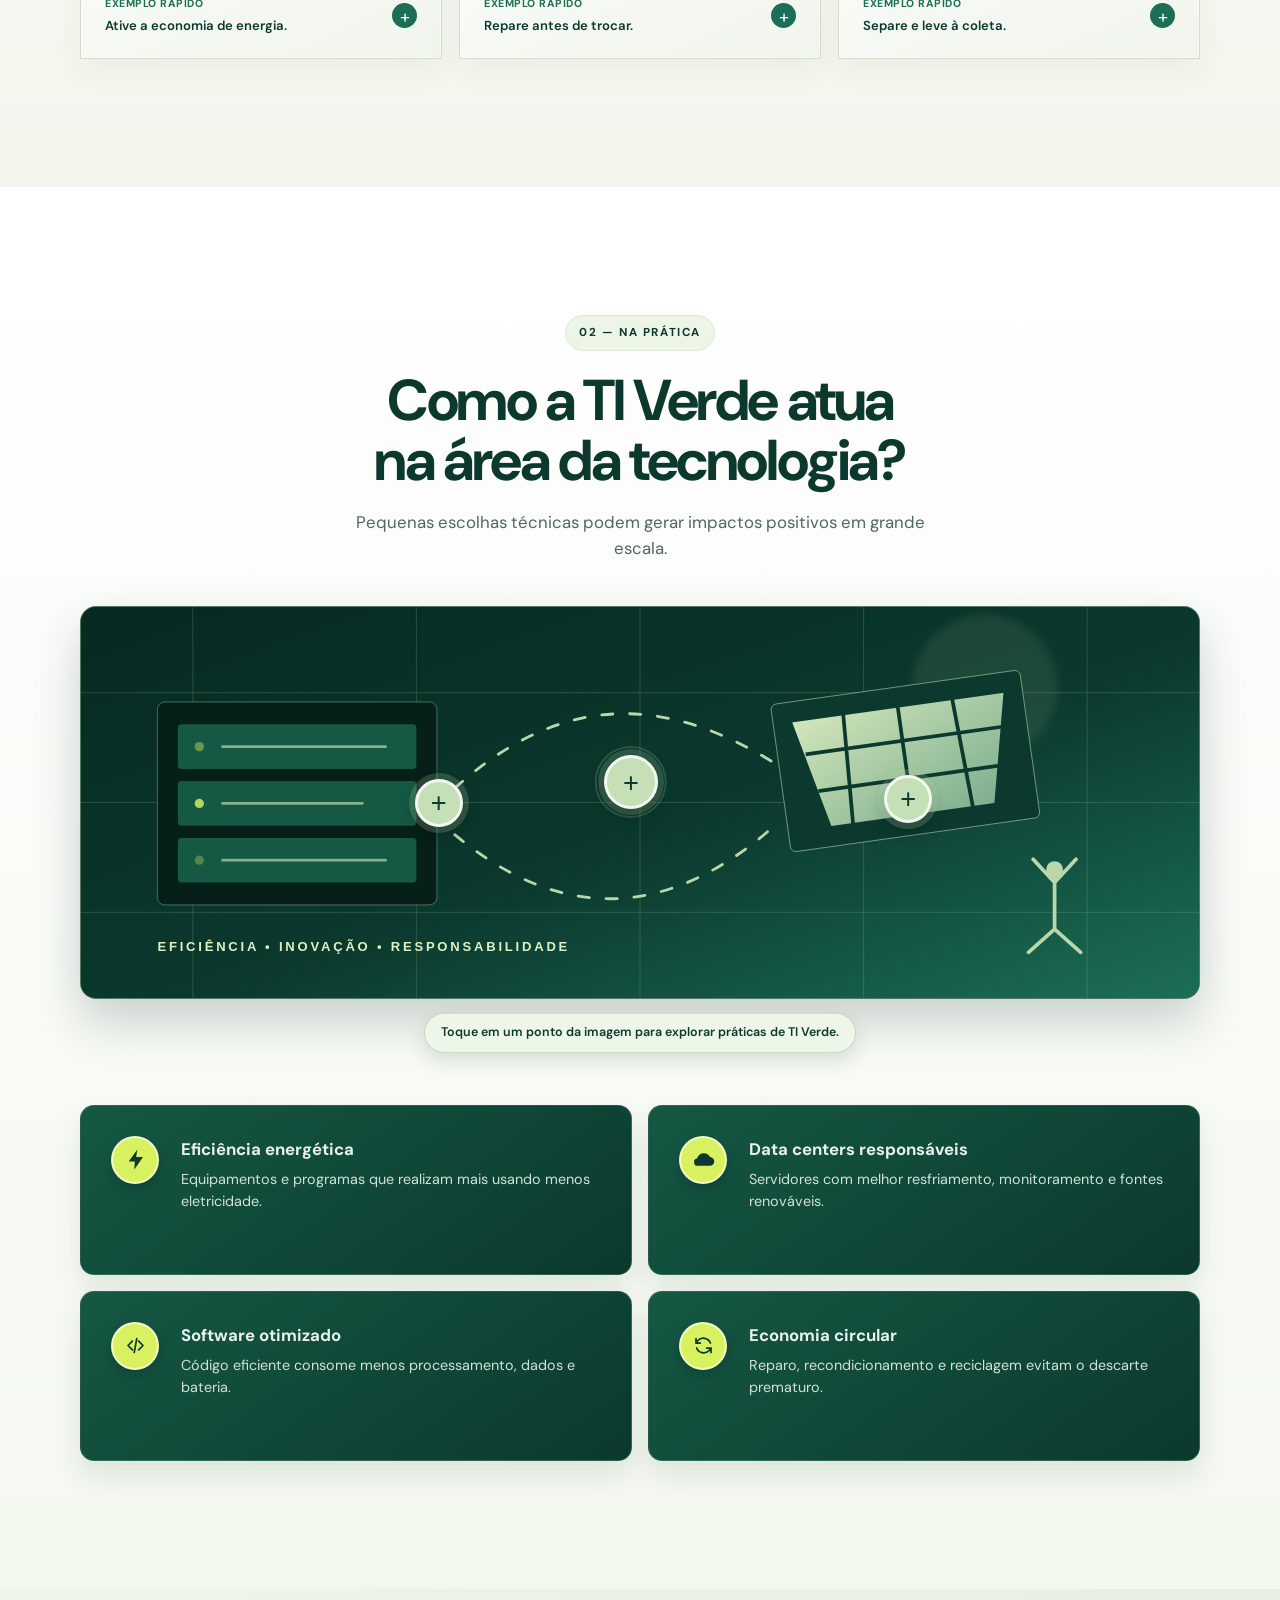
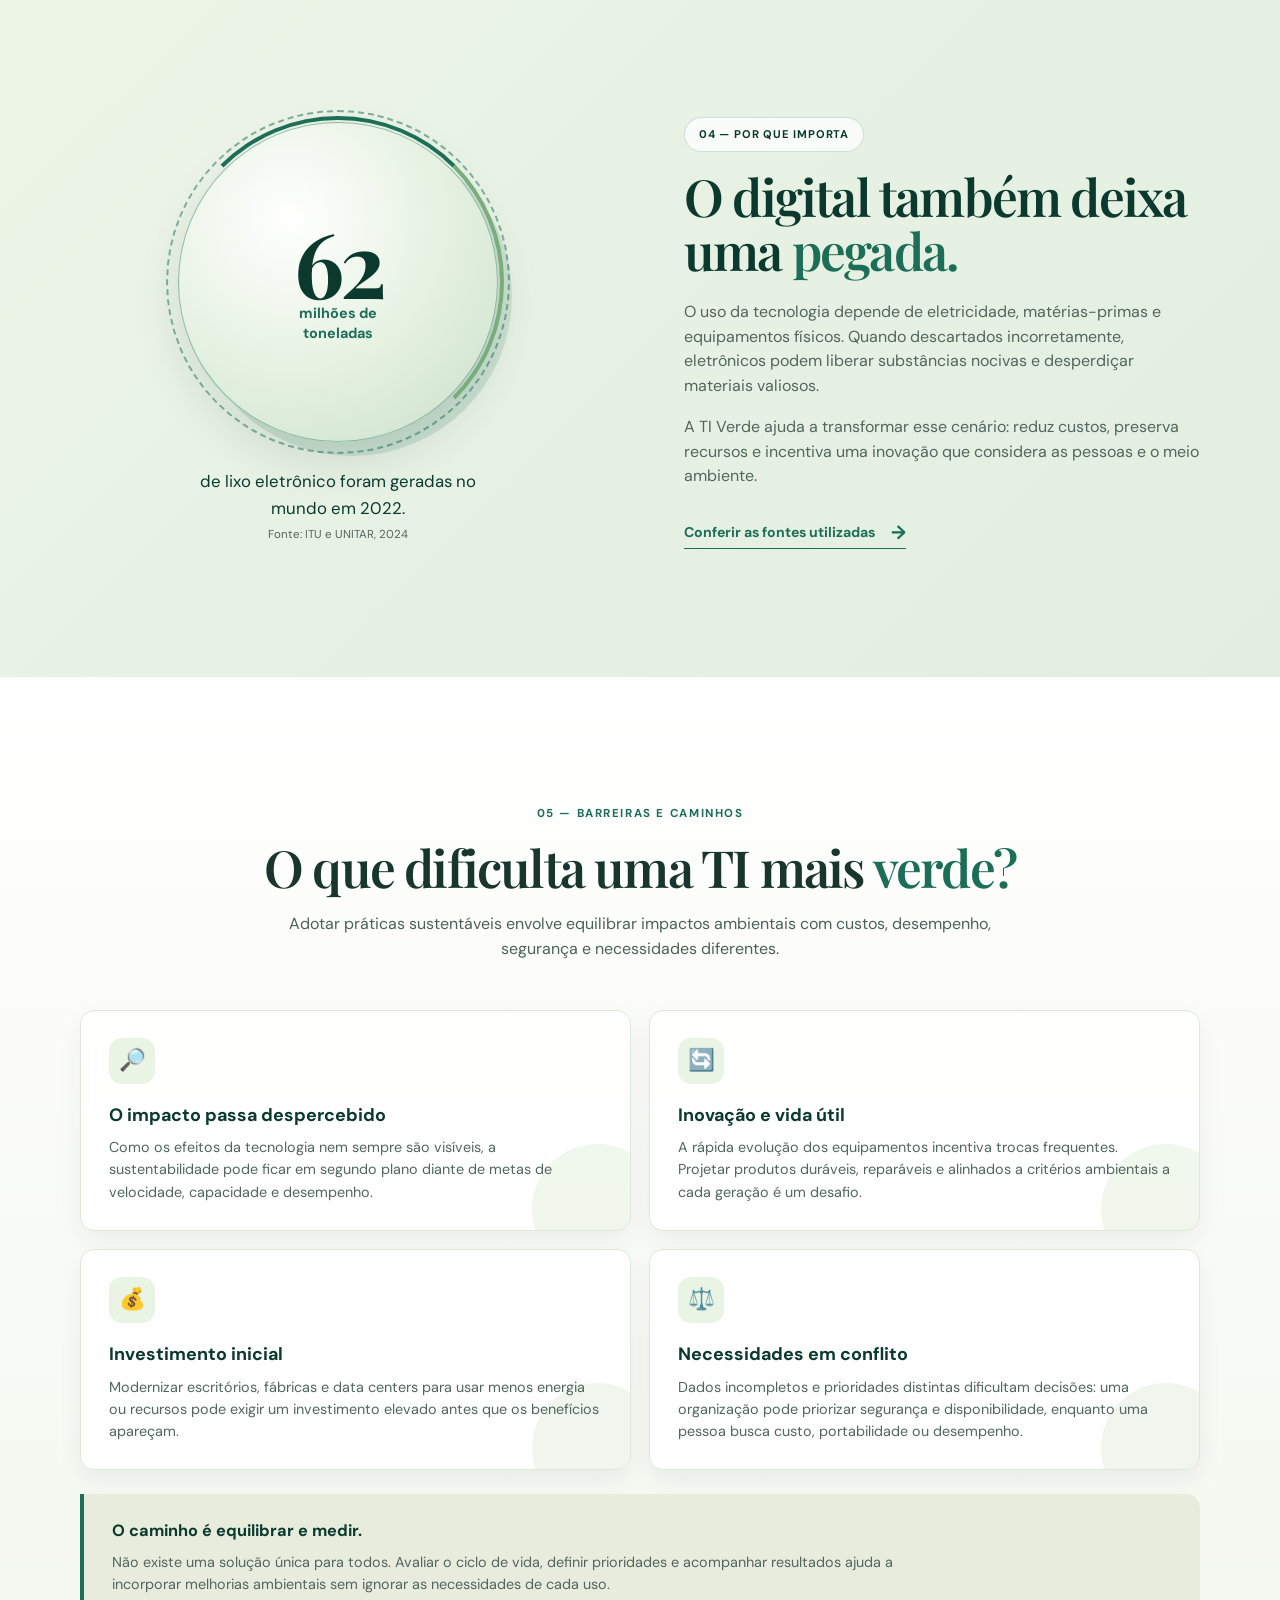
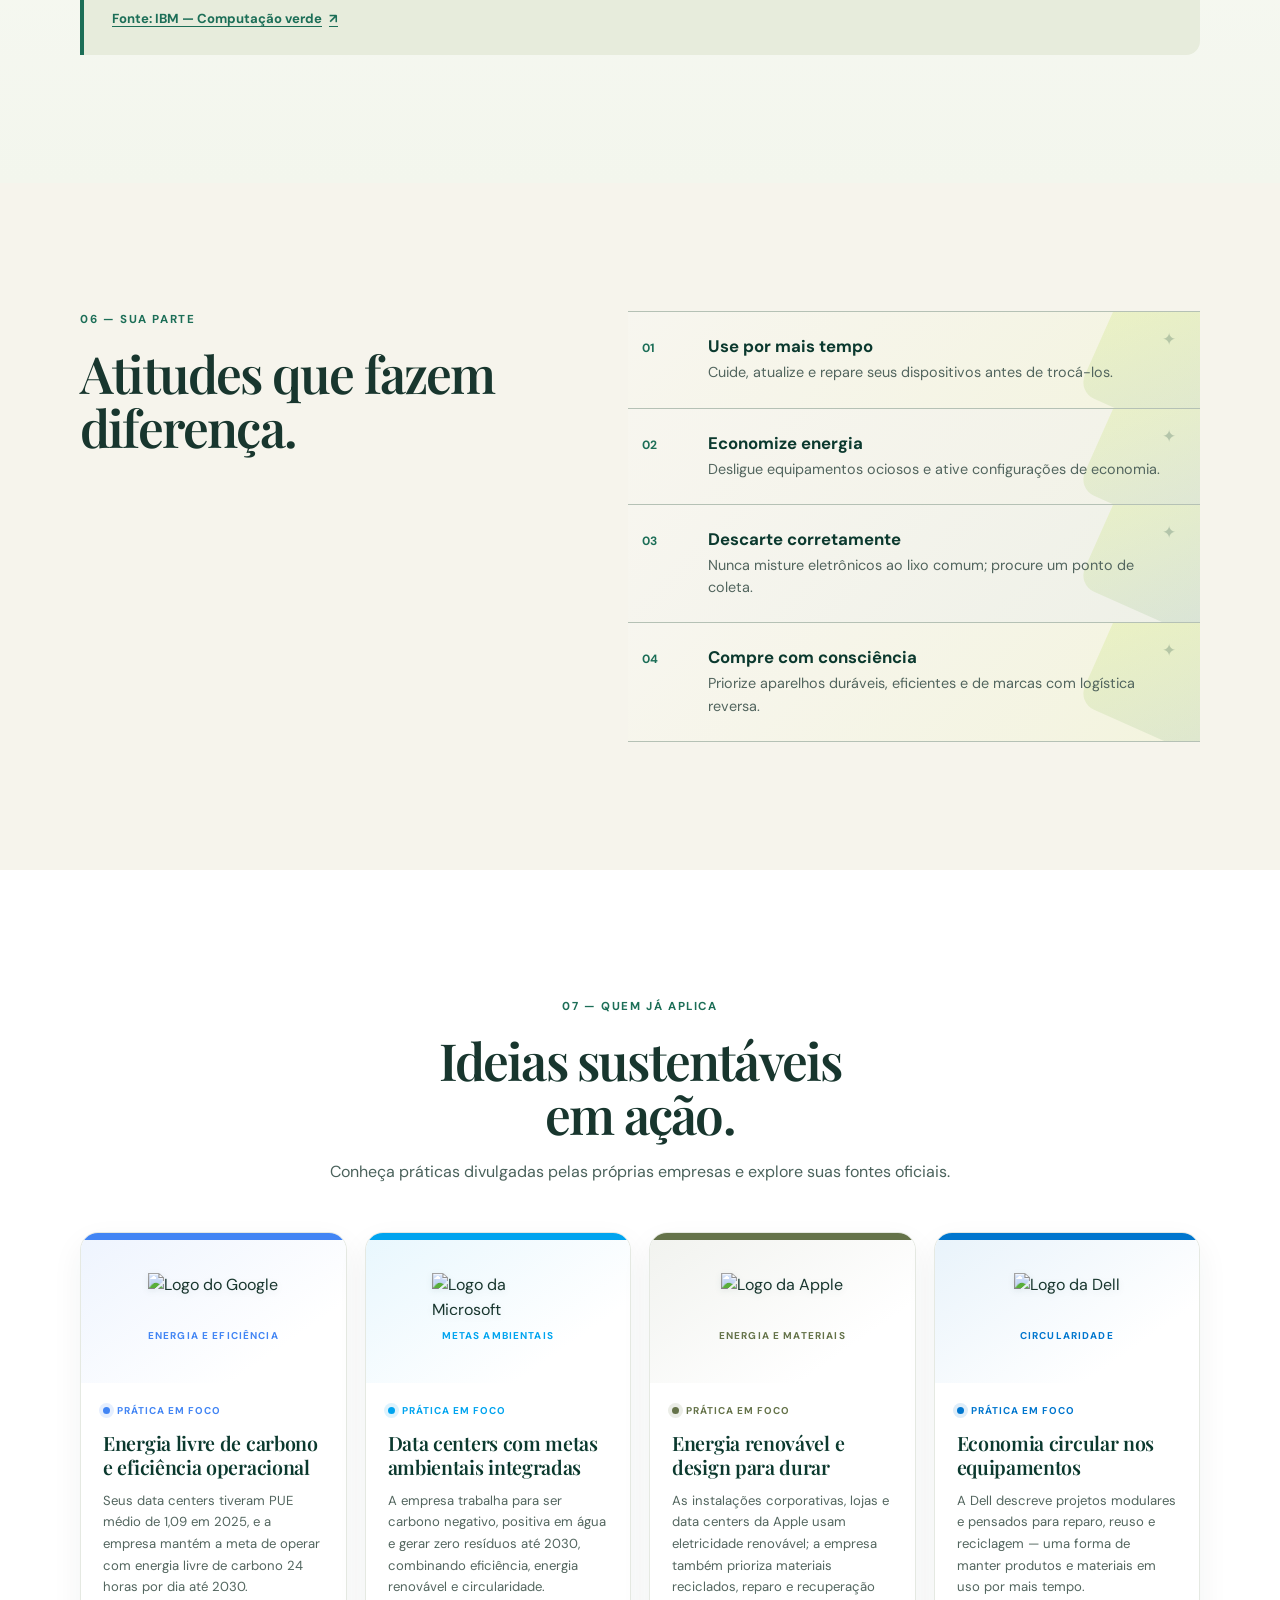
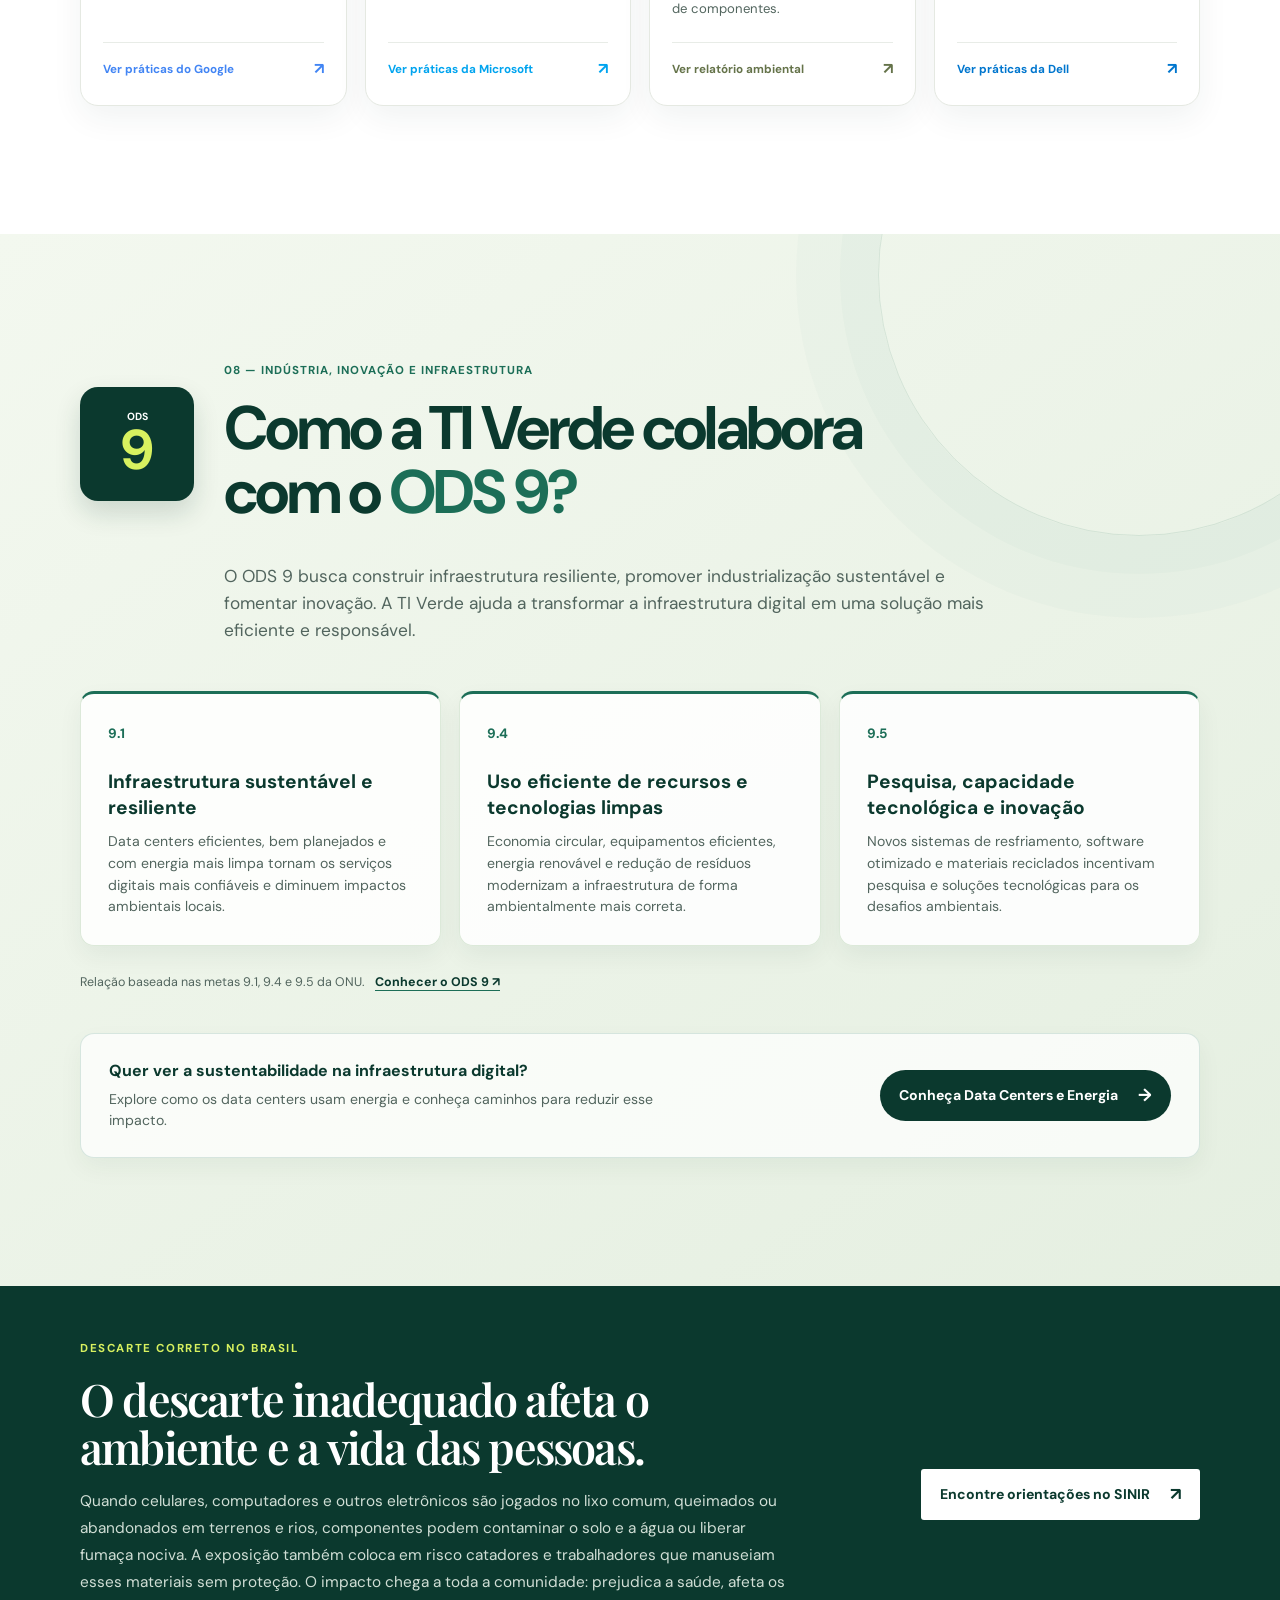
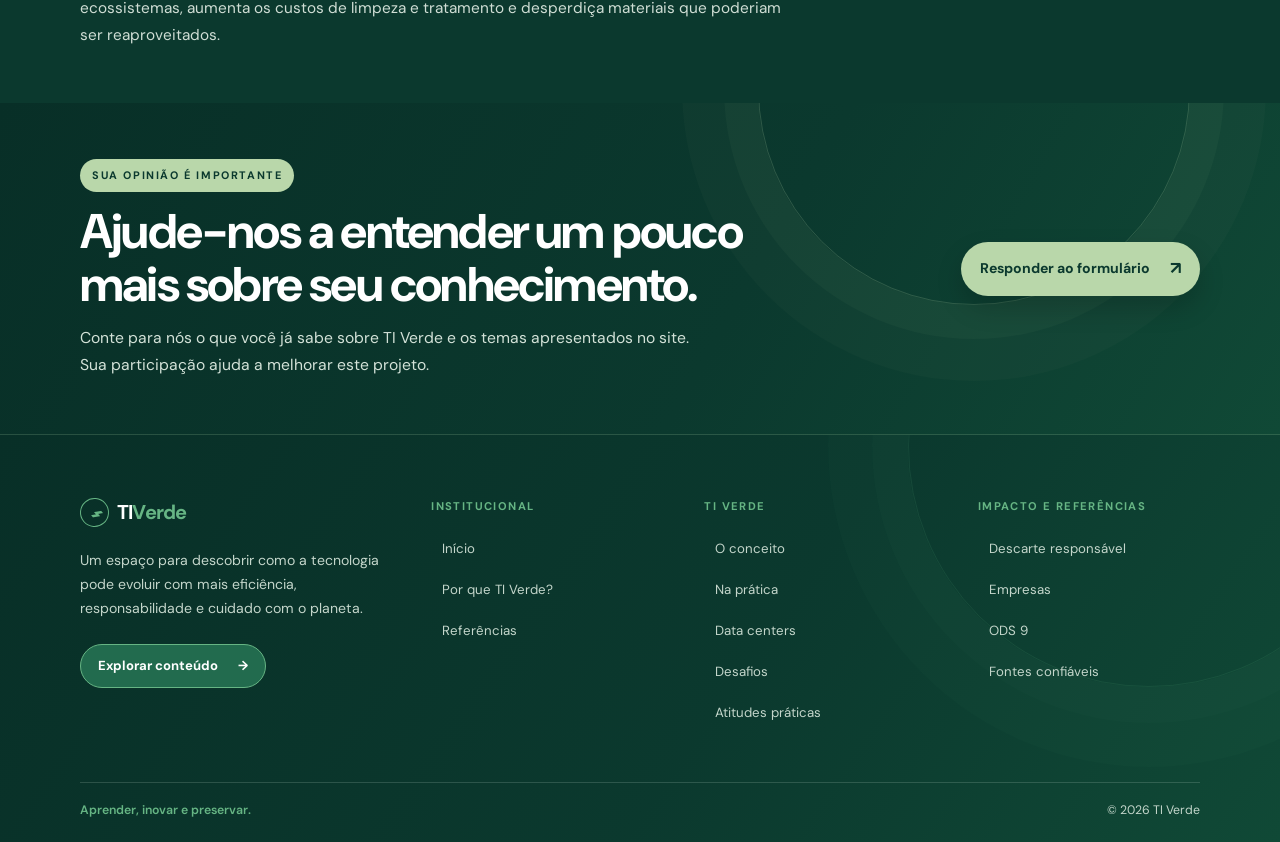
==== commit 83b497ad: "Separa conteúdo de data centers em página própria Co-authored-by: Copilot <223556219+Copilot@users.n" ====
--- a/conteudo.html
+++ b/conteudo.html
@@ -14,7 +14,7 @@
       href="https://fonts.googleapis.com/css2?family=DM+Sans:wght@400;500;600;700&family=Playfair+Display:wght@600;700&display=swap"
       rel="stylesheet"
     />
-    <link rel="stylesheet" href="style.css?v=20261106-3" />
+    <link rel="stylesheet" href="style.css?v=20261106-4" />
   </head>
   <body>
     <a class="skip-link" href="#conteudo">Pular para o conteúdo</a>
@@ -33,11 +33,11 @@
         <nav class="menu" aria-label="Navegação principal">
           <a href="index.html">Home</a>
           <a href="#sobre">Conceito</a>
-          <a href="#data-centers">Data Centers</a>
+          <a href="data-centers.html#data-centers">Data Centers</a>
           <a href="#desafios">Desafios</a>
           <a href="#empresas">Empresas</a>
           <a href="#ods9">ODS 9</a>
-          <a class="menu-destaque" href="#referencias">Referências</a>
+          <a class="menu-destaque" href="data-centers.html#referencias">Referências</a>
         </nav>
       </div>
     </header>
@@ -244,107 +244,6 @@
         </div>
       </section>
 
-      <section class="secao data-centers" id="data-centers">
-        <div class="container">
-          <div class="titulo-central reveal">
-            <p class="etiqueta">03 — DATA CENTERS E ENERGIA</p>
-            <h2>O mundo digital também<br />precisa de <em>energia real.</em></h2>
-            <p>
-              Cada vídeo, arquivo e serviço online depende de máquinas físicas que armazenam
-              e processam dados — e precisam de eletricidade e refrigeração para funcionar.
-            </p>
-          </div>
-
-          <figure class="data-center-imagem reveal">
-            <video class="data-center-video" autoplay loop muted playsinline webkit-playsinline preload="auto" poster="data%20centers.jpg" aria-label="Vídeo de data centers em reprodução contínua">
-              <source src="data%20centers.mp4" type="video/mp4" />
-              Seu navegador não oferece suporte à reprodução de vídeo.
-            </video>
-            <span class="imagem-etiqueta">A INFRAESTRUTURA POR TRÁS DO DIGITAL</span>
-            <figcaption>Servidores armazenam e processam os dados usados em serviços digitais todos os dias.</figcaption>
-          </figure>
-
-          <div class="painel-data-centers reveal">
-            <div class="painel-introducao">
-              <span class="painel-ponto" aria-hidden="true"></span>
-              <p>ENERGIA EM ESCALA GLOBAL</p>
-            </div>
-            <div class="painel-resumo">
-              <h3>Quanta eletricidade os data centers usam?</h3>
-              <p>Um terawatt-hora (TWh) equivale a 1 bilhão de quilowatts-hora (kWh).</p>
-            </div>
-            <div class="dados-principais">
-              <article class="dado-card dado-atual">
-                <span class="dado-ano">ESTIMATIVA ANUAL • 2024</span>
-                <p class="dado-valor">415 <small>TWh</small></p>
-                <p>415 bilhões de kWh — cerca de <strong>1,5% da eletricidade usada no mundo</strong> naquele ano.</p>
-                <div class="barra-energia" role="img" aria-label="415 terawatt-horas, cerca de 44 por cento da projeção para 2030">
-                  <span style="--barra-energia: 44%"></span>
-                </div>
-                <span class="barra-legenda">44% do valor projetado para 2030</span>
-              </article>
-              <article class="dado-card dado-projecao">
-                <span class="dado-ano">CENÁRIO-BASE IEA • 2030</span>
-                <p class="dado-valor">945 <small>TWh</small></p>
-                <p>Quase <strong>3% da eletricidade global</strong> — um pouco mais do que o consumo anual do Japão usado como referência pela IEA.</p>
-                <div class="barra-energia" role="img" aria-label="945 terawatt-horas, a projeção de referência para 2030">
-                  <span style="--barra-energia: 100%"></span>
-                </div>
-                <span class="barra-legenda">Referência de comparação • 2030</span>
-              </article>
-            </div>
-            <div class="nota-fonte">
-              <p>Na comparação da IEA, o consumo anual projetado para 2030 é cerca de <strong>2,3 vezes</strong> a estimativa de 2024. É uma projeção, não um resultado garantido; os números são para todos os data centers, não apenas os que usam IA.</p>
-              <a href="https://www.iea.org/reports/energy-and-ai/executive-summary" target="_blank" rel="noreferrer">Fonte: IEA, <em>Energy and AI</em> (2025) <span aria-hidden="true">↗</span></a>
-            </div>
-          </div>
-
-          <div class="estrategias-cabecalho reveal">
-            <p class="etiqueta">QUATRO CAMINHOS PARA UM DATA CENTER MAIS EFICIENTE</p>
-            <h3>Como reduzir o impacto?</h3>
-          </div>
-
-          <div class="estrategias-grid">
-            <article class="estrategia reveal">
-              <span>01</span>
-              <span class="estrategia-visual estrategia-visual-medicao" aria-hidden="true">
-                <img src="data%20centers.jpg" alt="" loading="lazy" />
-                <span>📊</span>
-              </span>
-              <h3>Medir a eficiência</h3>
-              <p>O indicador PUE mostra quanta energia extra é usada além dos equipamentos de TI. Quanto mais próximo de 1, melhor.</p>
-            </article>
-            <article class="estrategia reveal">
-              <span>02</span>
-              <span class="estrategia-visual estrategia-visual-resfriamento" aria-hidden="true">
-                <img src="data%20centers.jpg" alt="" loading="lazy" />
-                <span>❄️</span>
-              </span>
-              <h3>Resfriar com inteligência</h3>
-              <p>Projeto térmico adequado, equipamentos modernos e uso responsável da água reduzem a energia necessária para refrigerar servidores.</p>
-            </article>
-            <article class="estrategia reveal">
-              <span>03</span>
-              <span class="estrategia-visual estrategia-visual-energia" aria-hidden="true">
-                <img src="data%20centers.jpg" alt="" loading="lazy" />
-                <span>🌱</span>
-              </span>
-              <h3>Usar energia de baixo carbono</h3>
-              <p>Fontes renováveis, armazenamento e contratos de energia limpa ajudam a reduzir as emissões associadas ao consumo elétrico.</p>
-            </article>
-            <article class="estrategia reveal">
-              <span>04</span>
-              <span class="estrategia-visual estrategia-visual-software" aria-hidden="true">
-                <img src="data%20centers.jpg" alt="" loading="lazy" />
-                <span>💻</span>
-              </span>
-              <h3>Otimizar software e servidores</h3>
-              <p>Virtualização, melhor aproveitamento dos servidores e tarefas flexíveis em horários mais limpos evitam desperdício de processamento.</p>
-            </article>
-          </div>
-        </div>
-      </section>
-
       <section class="secao importancia" id="importancia">
         <div class="container importancia-grade">
           <div class="importancia-visual reveal">
@@ -367,7 +266,7 @@
               A TI Verde ajuda a transformar esse cenário: reduz custos, preserva recursos e
               incentiva uma inovação que considera as pessoas e o meio ambiente.
             </p>
-            <a class="link-seta" href="#referencias">Conferir as fontes utilizadas <span>→</span></a>
+            <a class="link-seta" href="data-centers.html#referencias">Conferir as fontes utilizadas <span>→</span></a>
           </div>
         </div>
       </section>
@@ -534,6 +433,13 @@
             </article>
           </div>
           <p class="ods-rodape reveal">Relação baseada nas metas 9.1, 9.4 e 9.5 da ONU. <a href="https://sdgs.un.org/goals/goal9" target="_blank" rel="noreferrer">Conhecer o ODS 9 <span>↗</span></a></p>
+          <div class="ods-proximo reveal">
+            <div>
+              <strong>Quer ver a sustentabilidade na infraestrutura digital?</strong>
+              <p>Explore como os data centers usam energia e conheça caminhos para reduzir esse impacto.</p>
+            </div>
+            <a class="botao botao-principal" href="data-centers.html#data-centers">Conheça Data Centers e Energia <span aria-hidden="true">→</span></a>
+          </div>
         </div>
       </section>
 
@@ -564,73 +470,6 @@
 
     </main>
 
-    <section class="secao referencias" id="referencias">
-      <div class="container">
-        <div class="titulo-central reveal">
-          <p class="etiqueta">FONTES PARA SE APROFUNDAR</p>
-          <h2>Referências confiáveis</h2>
-          <p>As informações do site foram organizadas com apoio de instituições públicas e fontes especializadas.</p>
-        </div>
-        <div class="lista-referencias reveal">
-          <a href="https://sdgs.un.org/goals/goal9" target="_blank" rel="noreferrer">
-            <span>01</span>
-            <div><strong>Objetivo de Desenvolvimento Sustentável 9</strong><small>ONU — metas para infraestrutura, industrialização sustentável e inovação.</small></div>
-            <b>↗</b>
-          </a>
-          <a href="https://www.iea.org/reports/energy-and-ai/energy-demand-from-ai" target="_blank" rel="noreferrer">
-            <span>02</span>
-            <div><strong>Energy and AI</strong><small>IEA — dados e projeções sobre consumo energético de data centers.</small></div>
-            <b>↗</b>
-          </a>
-          <a href="https://www.datacenters.google/operating-sustainably/" target="_blank" rel="noreferrer">
-            <span>03</span>
-            <div><strong>Google Data Centers — Operating sustainably</strong><small>Google — eficiência, PUE e meta de energia livre de carbono 24/7.</small></div>
-            <b>↗</b>
-          </a>
-          <a href="https://datacenters.microsoft.com/sustainability/" target="_blank" rel="noreferrer">
-            <span>04</span>
-            <div><strong>Microsoft Datacenter Sustainability</strong><small>Microsoft — metas de carbono, água, resíduos e energia renovável.</small></div>
-            <b>↗</b>
-          </a>
-          <a href="https://www.apple.com/environment/pdf/Apple_Environmental_Progress_Report_2025.pdf" target="_blank" rel="noreferrer">
-            <span>05</span>
-            <div><strong>Apple Environmental Progress Report</strong><small>Apple — energia renovável em data centers e circularidade de produtos.</small></div>
-            <b>↗</b>
-          </a>
-          <a href="https://www.delltechnologies.com/asset/en-sg/solutions/business-solutions/briefs-summaries/design-for-environment.pdf" target="_blank" rel="noreferrer">
-            <span>06</span>
-            <div><strong>Dell Technologies and the Circular Economy</strong><small>Dell Technologies — projeto modular, reparo, reuso e reciclagem.</small></div>
-            <b>↗</b>
-          </a>
-          <a href="https://www.itu.int/en/ITU-D/Environment/Pages/Publications/The-Global-E-waste-Monitor-2024.aspx" target="_blank" rel="noreferrer">
-            <span>07</span>
-            <div><strong>Global E-waste Monitor 2024</strong><small>ITU e UNITAR — dados mundiais sobre resíduos eletrônicos.</small></div>
-            <b>↗</b>
-          </a>
-          <a href="https://sinir.gov.br/perfis/logistica-reversa/logistica-reversa/eletroeletronicos/" target="_blank" rel="noreferrer">
-            <span>08</span>
-            <div><strong>Logística reversa de eletroeletrônicos</strong><small>SINIR — orientações oficiais para o descarte no Brasil.</small></div>
-            <b>↗</b>
-          </a>
-          <a href="https://www.planalto.gov.br/ccivil_03/_ato2007-2010/2010/lei/l12305.htm" target="_blank" rel="noreferrer">
-            <span>09</span>
-            <div><strong>Política Nacional de Resíduos Sólidos</strong><small>Lei nº 12.305/2010 — logística reversa e responsabilidade compartilhada.</small></div>
-            <b>↗</b>
-          </a>
-          <a href="https://safetec.com.br/dicas/ti-verde/" target="_blank" rel="noreferrer">
-            <span>10</span>
-            <div><strong>TI Verde: o que é, níveis, vantagens e exemplos práticos</strong><small>SafeTec — conceitos, níveis de adoção e práticas de TI Verde.</small></div>
-            <b>↗</b>
-          </a>
-          <a href="https://www.ibm.com/br-pt/think/topics/green-computing" target="_blank" rel="noreferrer">
-            <span>11</span>
-            <div><strong>Computação verde</strong><small>IBM Think — desafios de adoção, ciclo de vida dos equipamentos e prioridades na TI.</small></div>
-            <b>↗</b>
-          </a>
-        </div>
-      </div>
-    </section>
-
     <section class="pesquisa-convite" aria-labelledby="pesquisa-titulo">
       <div class="container pesquisa-conteudo">
         <div>
@@ -657,14 +496,14 @@
             <h2>INSTITUCIONAL</h2>
             <a href="index.html#inicio">Início</a>
             <a href="index.html#sobre">Por que TI Verde?</a>
-            <a href="#referencias">Referências</a>
+            <a href="data-centers.html#referencias">Referências</a>
           </nav>
 
           <nav class="rodape-coluna" aria-label="Temas de TI Verde">
             <h2>TI VERDE</h2>
             <a href="#sobre">O conceito</a>
             <a href="#atuacao">Na prática</a>
-            <a href="#data-centers">Data centers</a>
+            <a href="data-centers.html#data-centers">Data centers</a>
             <a href="#desafios">Desafios</a>
             <a href="#acoes">Atitudes práticas</a>
           </nav>
@@ -674,7 +513,7 @@
             <a href="#descarte-correto">Descarte responsável</a>
             <a href="#empresas">Empresas</a>
             <a href="#ods9">ODS 9</a>
-            <a href="#referencias">Fontes confiáveis</a>
+            <a href="data-centers.html#referencias">Fontes confiáveis</a>
           </nav>
         </div>
 
--- a/style.css
+++ b/style.css
@@ -640,6 +640,11 @@
 .ods-item p { margin: 0; color: var(--texto-suave); font-size: 0.88rem; }
 .ods-rodape { margin: 27px 0 0; color: var(--texto-suave); font-size: 0.78rem; }
 .ods-rodape a { margin-left: 7px; color: var(--verde-escuro); border-bottom: 1px solid var(--verde); font-weight: 700; }
+.ods-proximo { display: flex; align-items: center; justify-content: space-between; gap: 28px; margin-top: 40px; padding: 25px 28px; border: 1px solid rgba(28,110,87,0.16); border-radius: 14px; background: rgba(255,255,255,0.72); box-shadow: 0 10px 24px rgba(11,57,46,0.05); }
+.ods-proximo strong { display: block; margin-bottom: 5px; color: var(--verde-escuro); font-size: 1rem; }
+.ods-proximo p { max-width: 600px; margin: 0; color: var(--texto-suave); font-size: 0.88rem; }
+.ods-proximo .botao { flex: 0 0 auto; border-radius: 999px; background: var(--verde-escuro); color: var(--branco); }
+.ods-proximo .botao:hover { background: var(--verde); }
 
 .chamada-descarte { color: var(--branco); background: var(--verde-escuro); }
 .chamada-conteudo { display: flex; align-items: center; justify-content: space-between; gap: 60px; min-height: 260px; }
@@ -803,6 +808,8 @@
   .selo-ods strong { font-size: 2.2rem; }
   .ods-explicacao { margin: 32px 0 40px; font-size: 1rem; }
   .ods-item { min-height: auto; }
+  .ods-proximo { align-items: stretch; flex-direction: column; gap: 17px; margin-top: 30px; padding: 22px; }
+  .ods-proximo .botao { width: 100%; justify-content: space-between; }
   .chamada-conteudo { flex-direction: column; align-items: flex-start; justify-content: center; gap: 0; padding: 46px 0; }
   .chamada-descarte-texto { padding: 0 0 27px; }
   .lista-referencias a { grid-template-columns: 30px 1fr 17px; gap: 8px; }
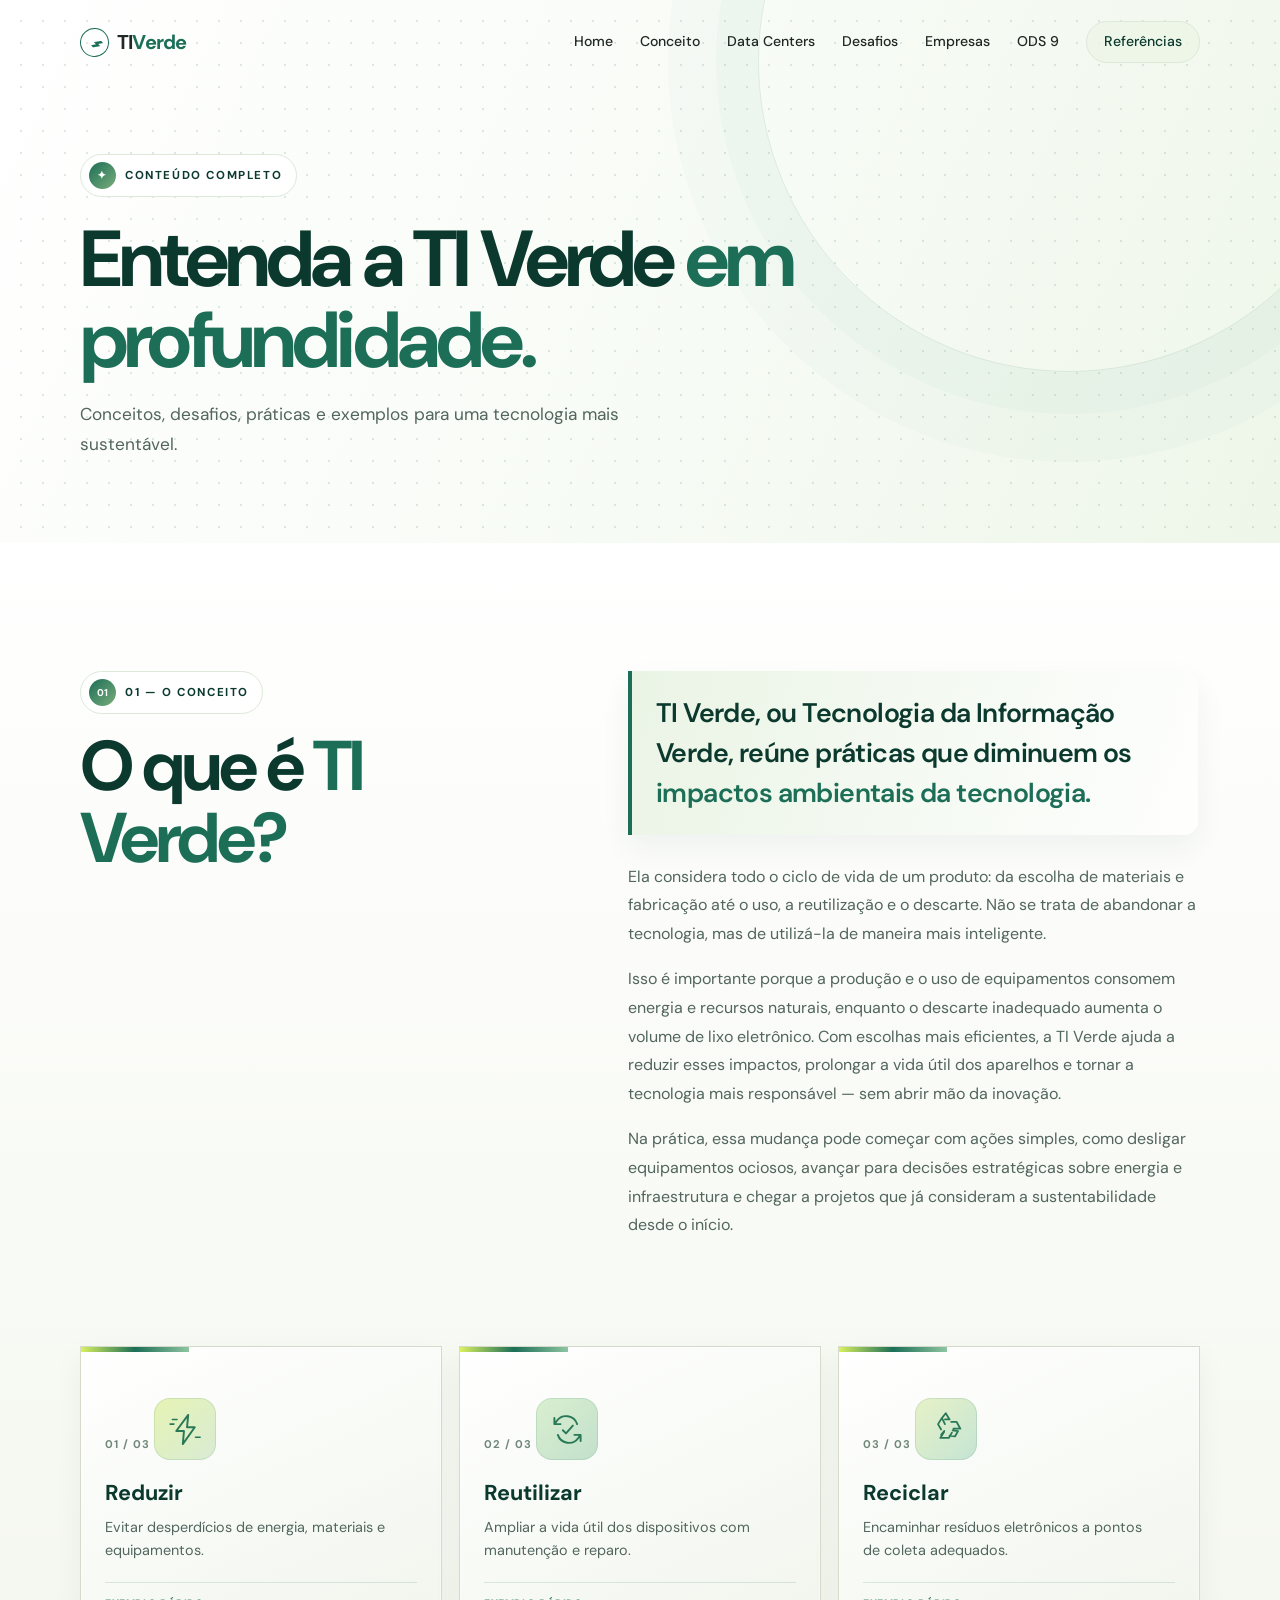
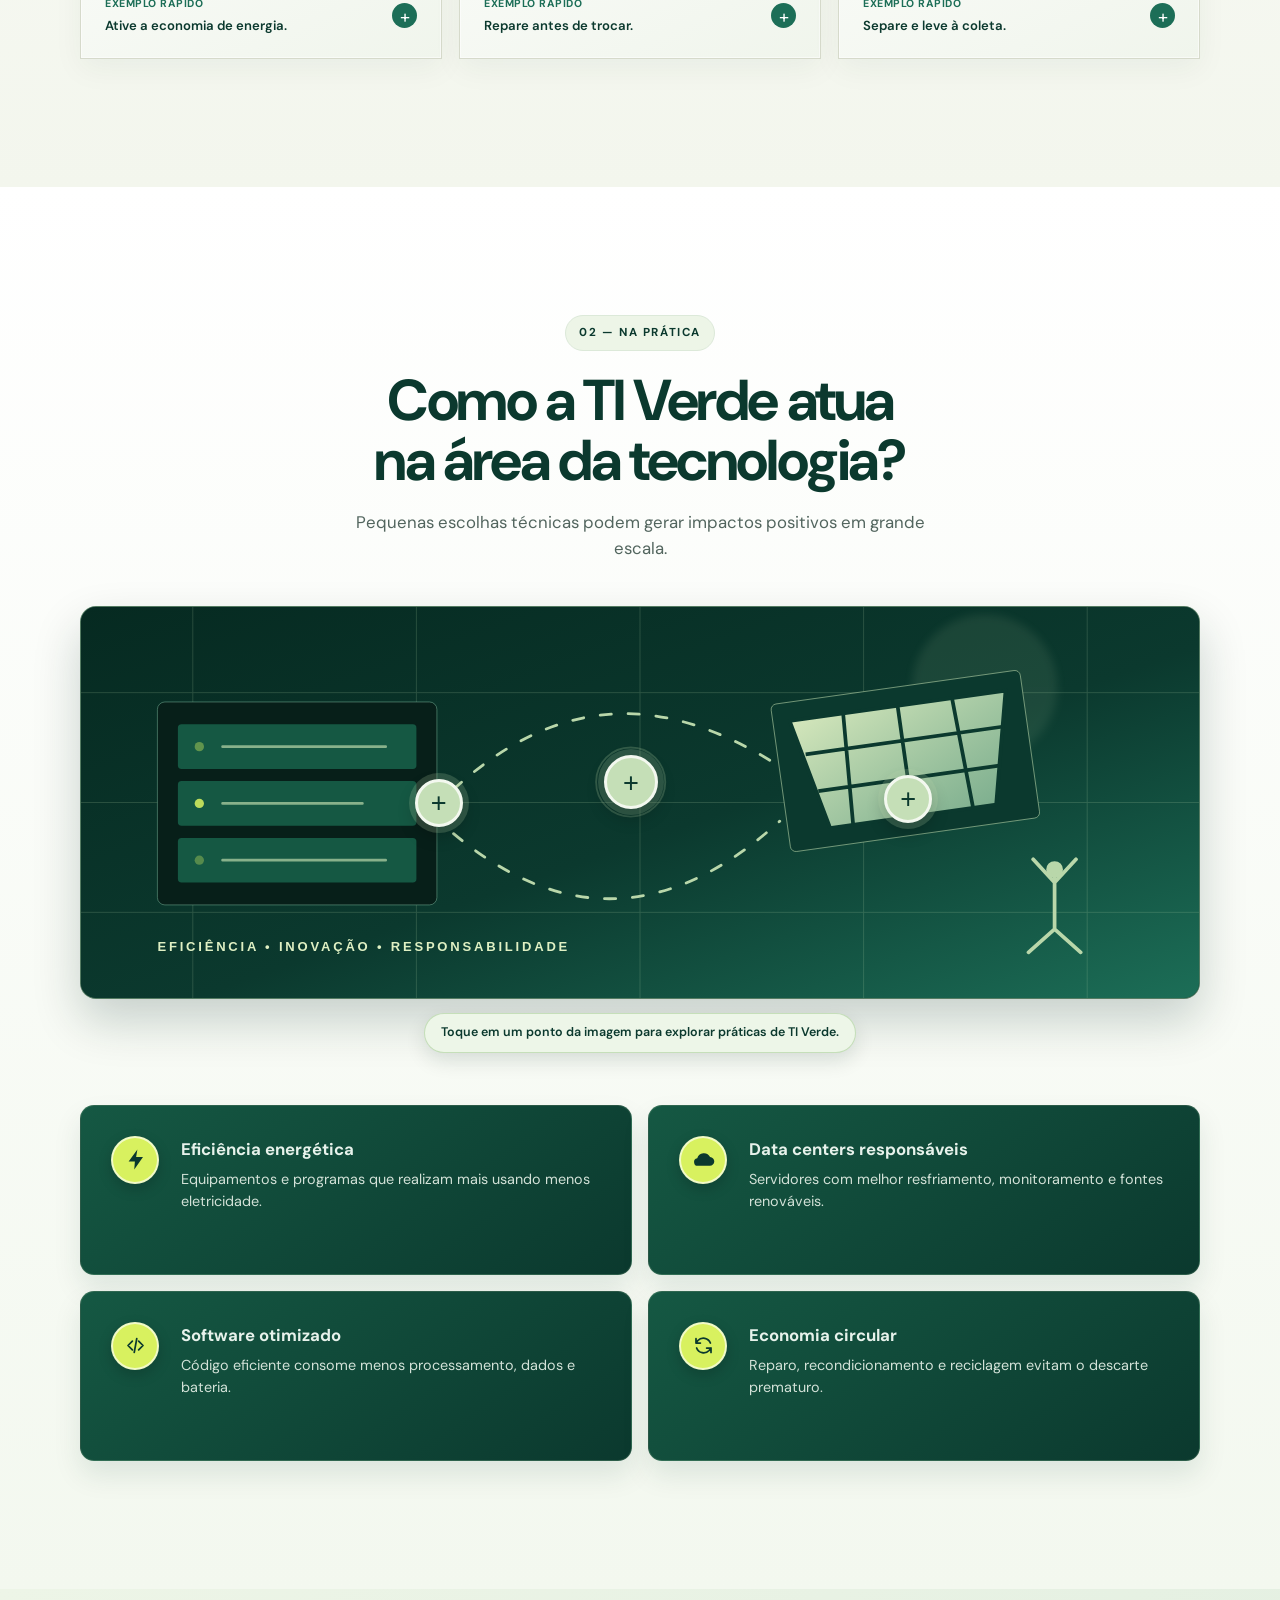
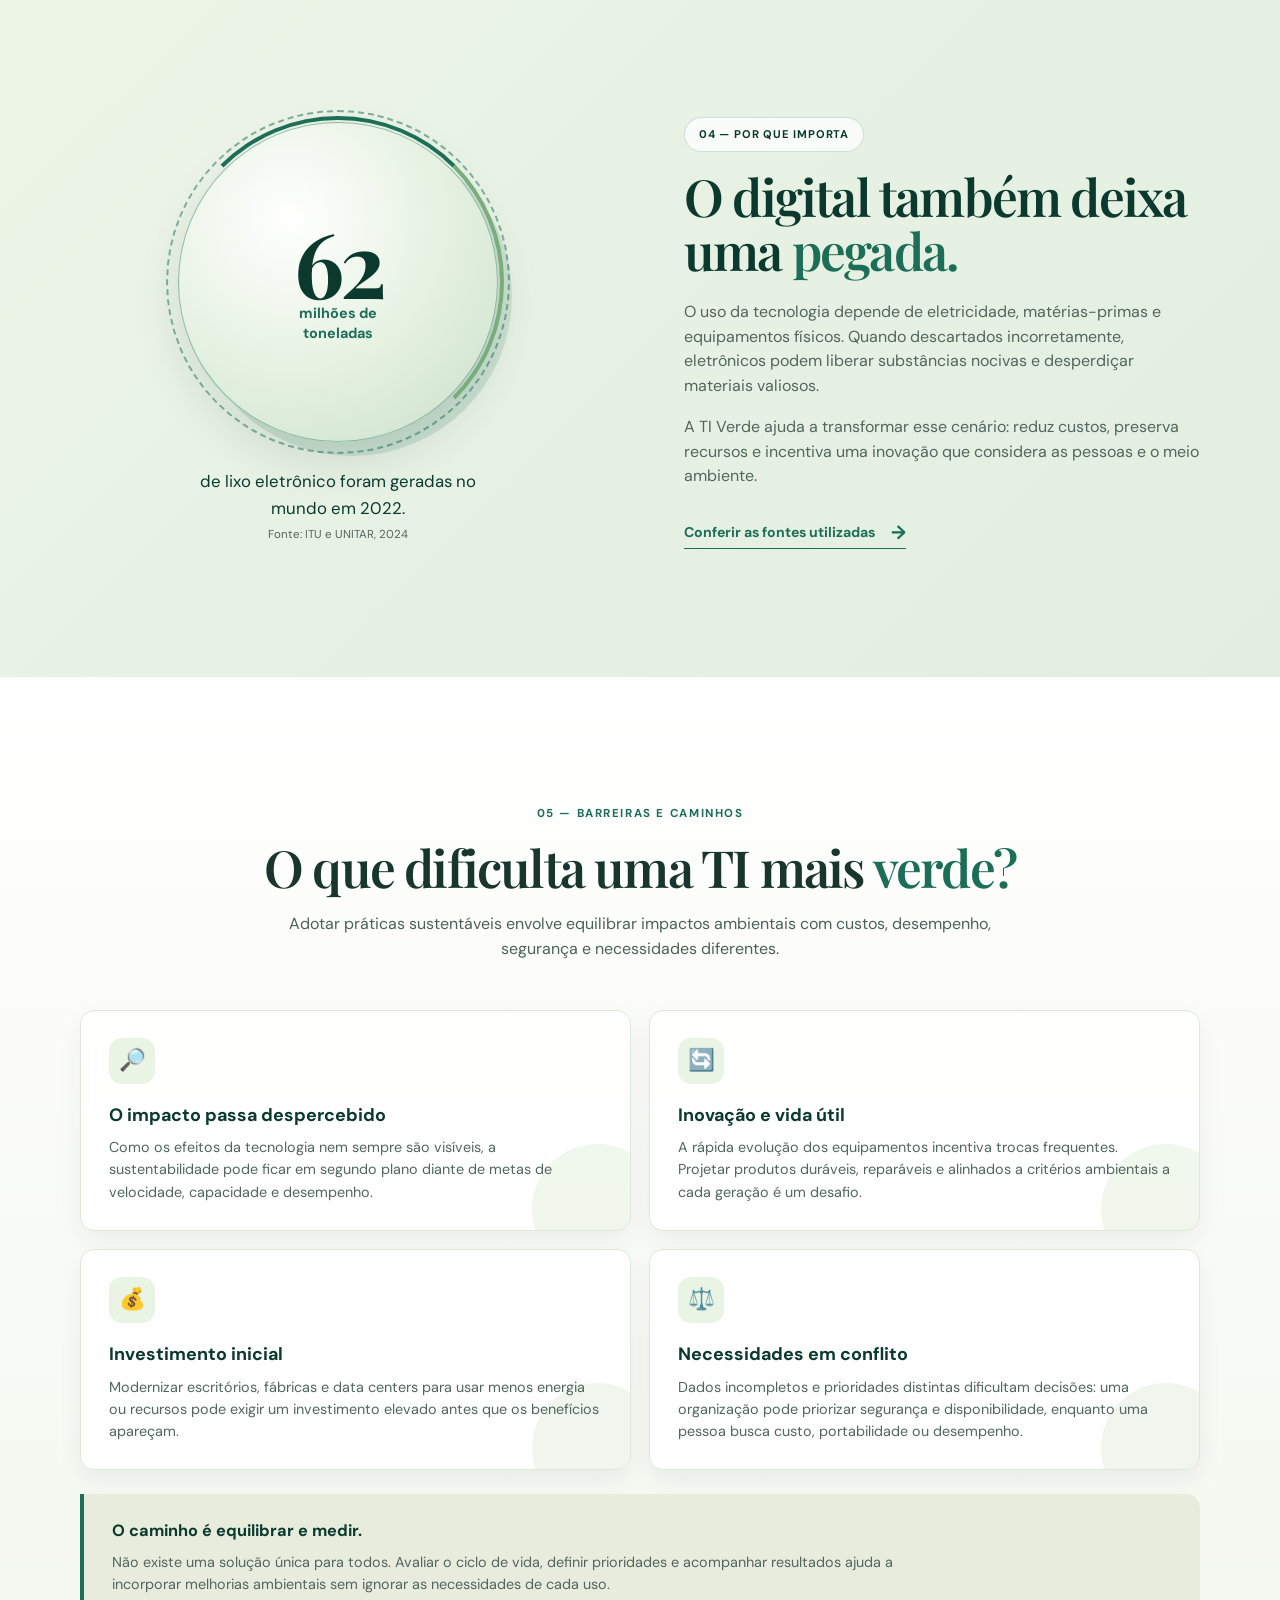
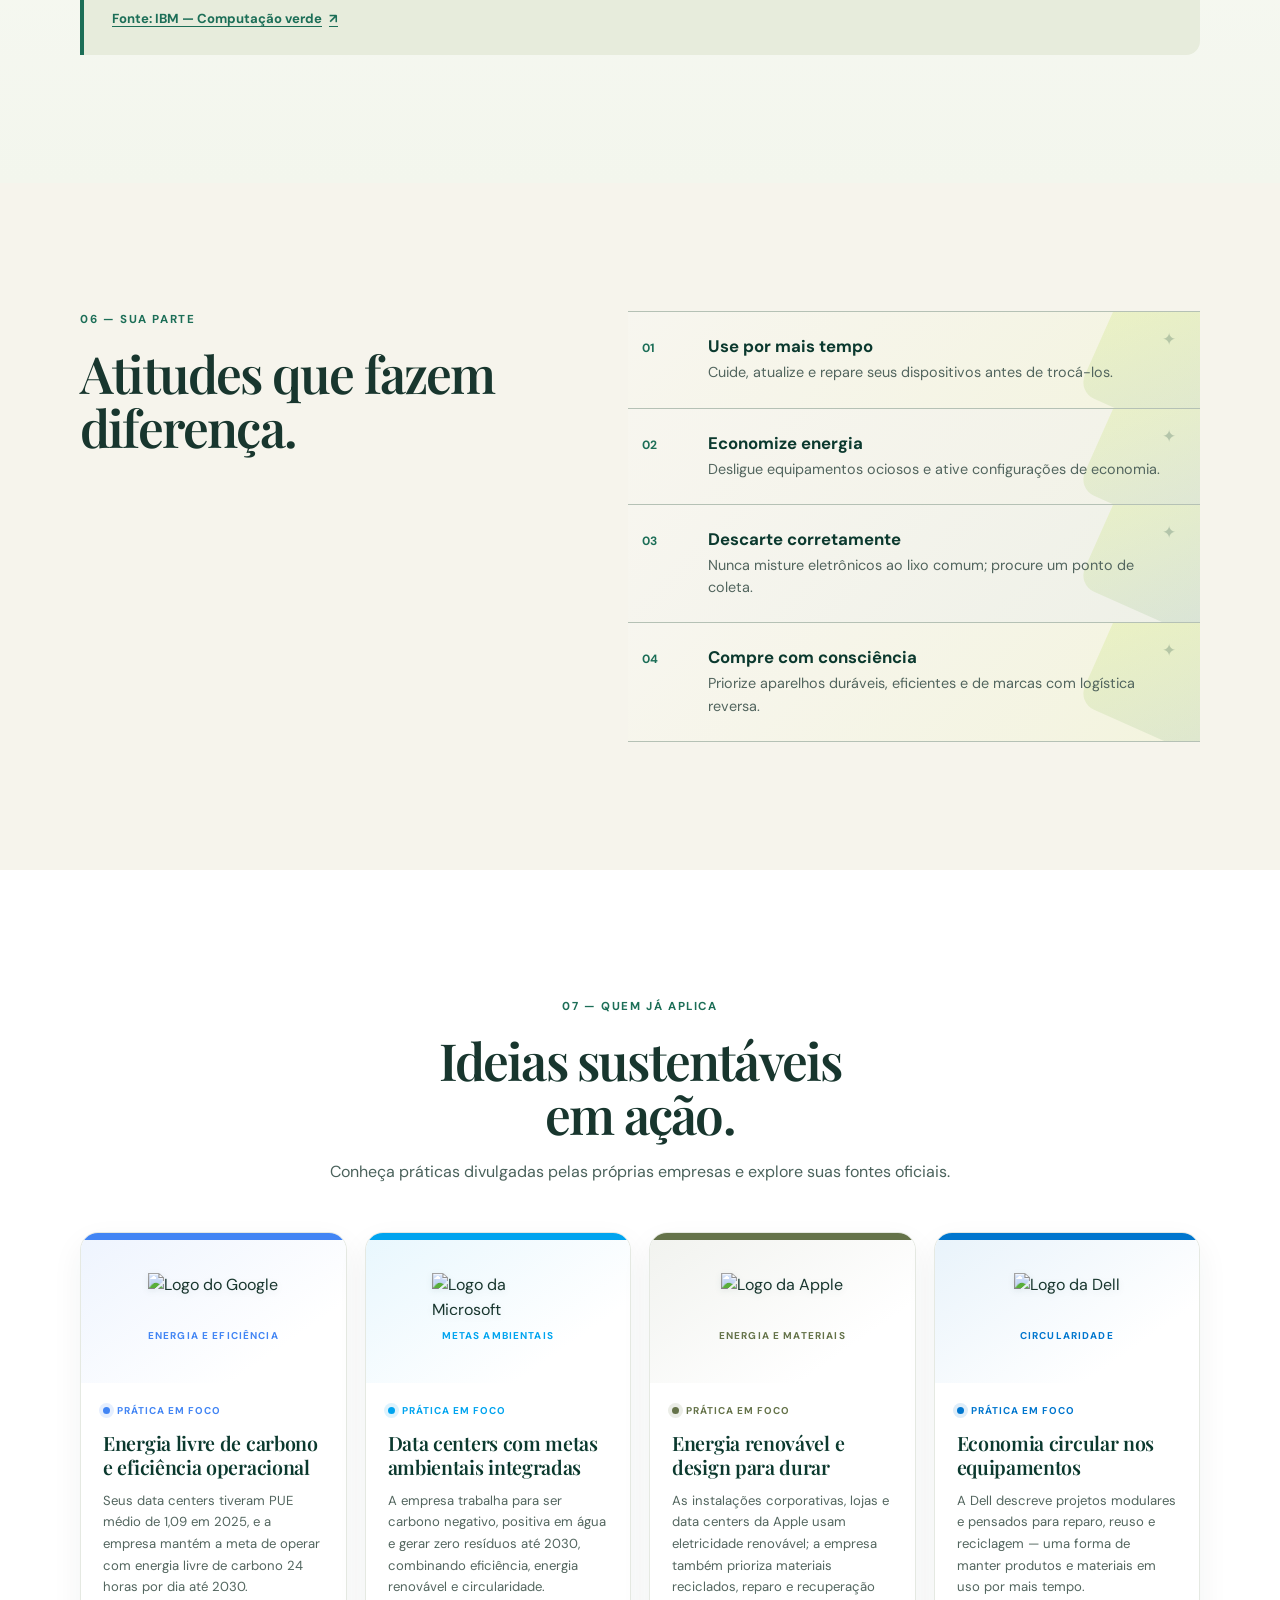
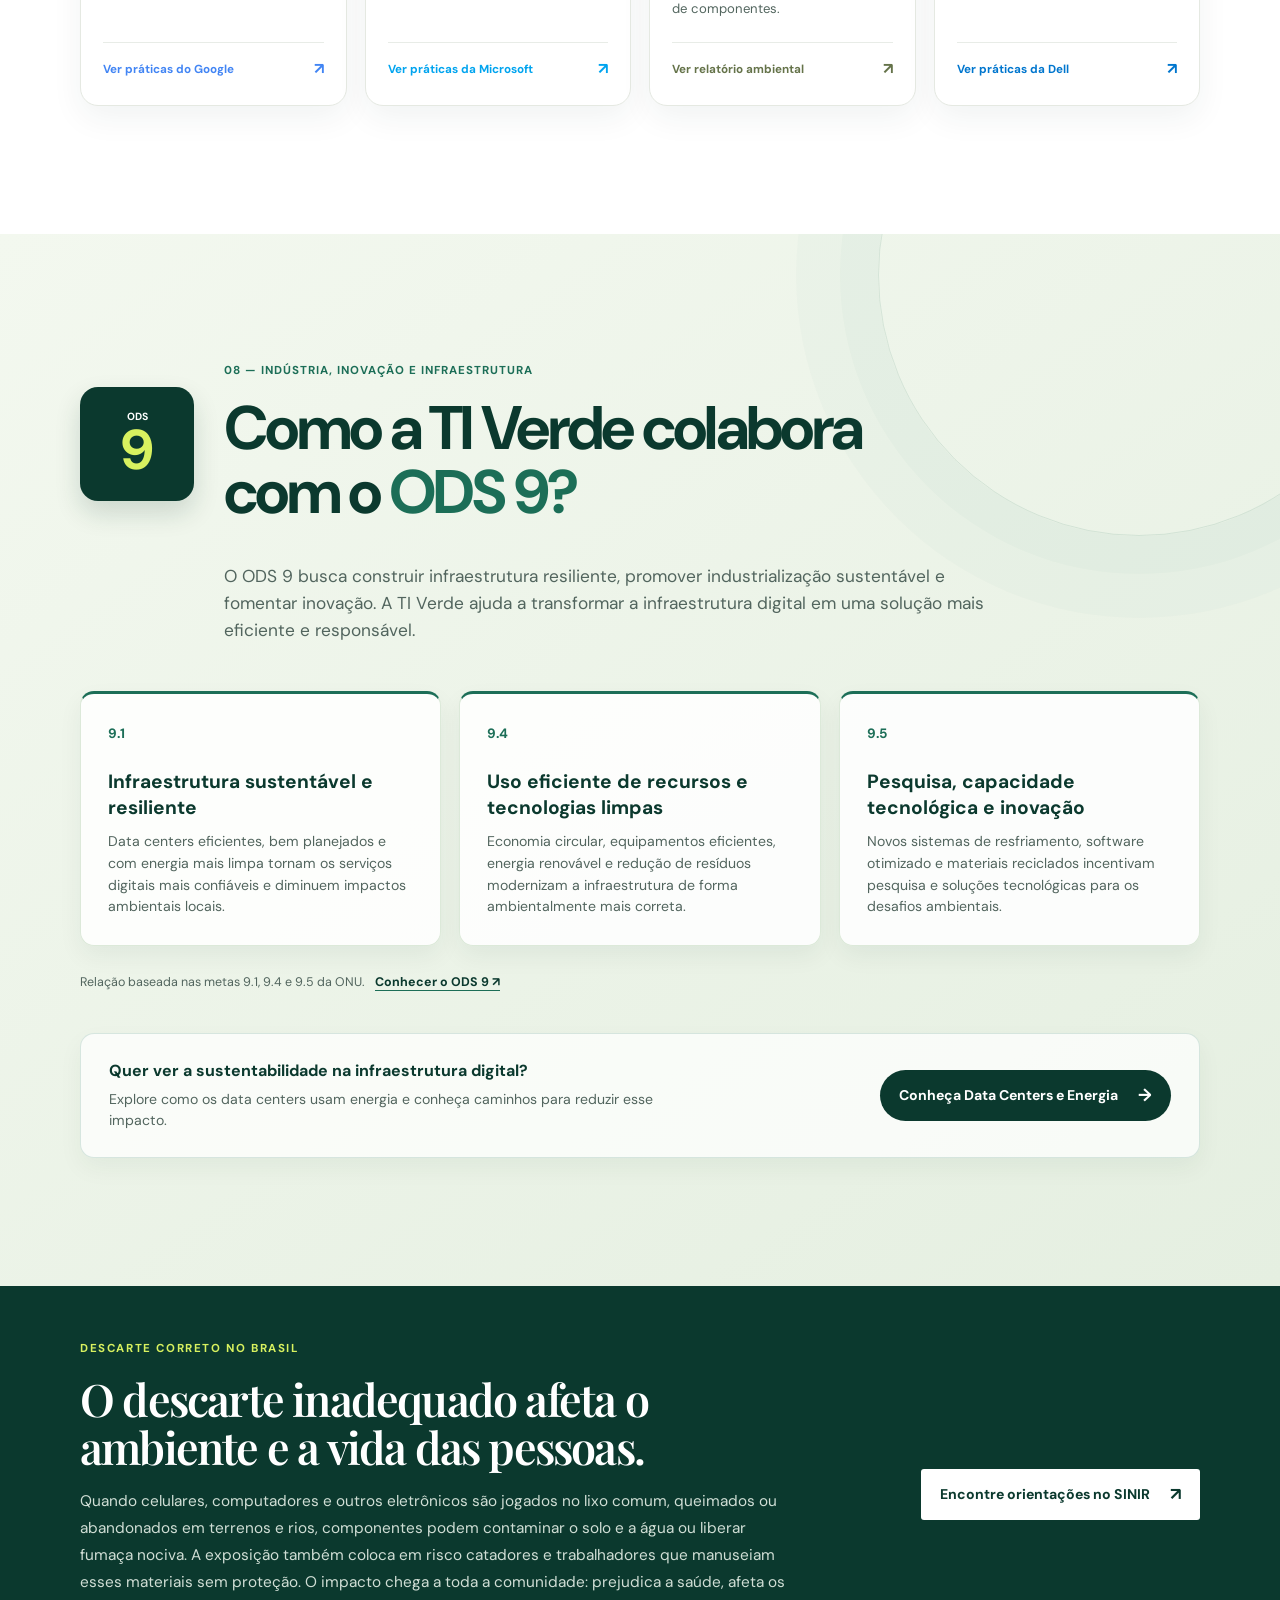
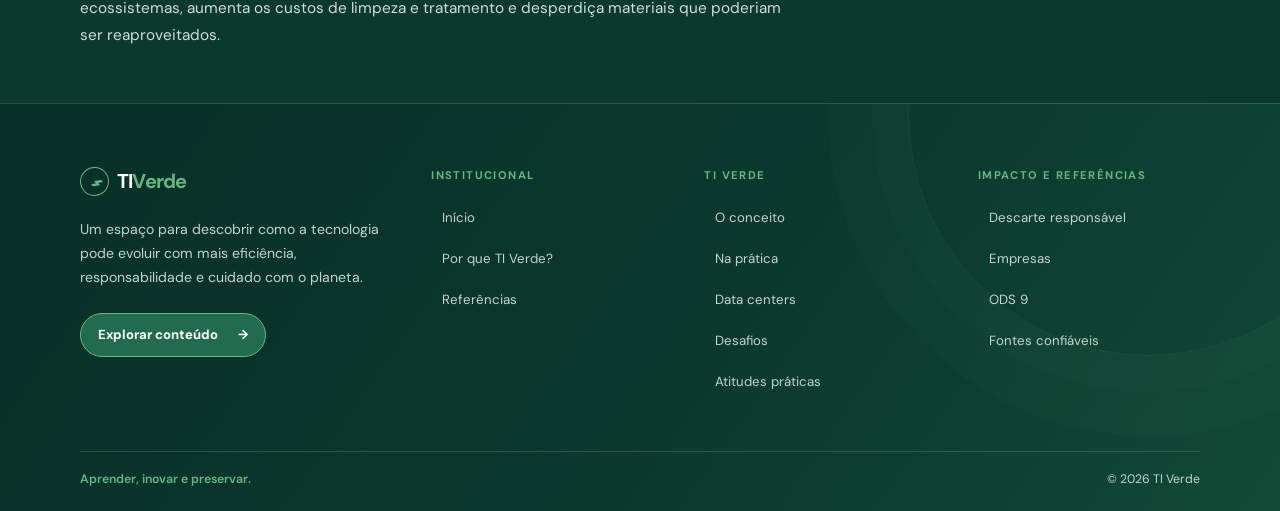
==== commit 21d5f522: "Remove formulário de todas as páginas Co-authored-by: Copilot <223556219+Copilot@users.noreply.githu" ====
--- a/conteudo.html
+++ b/conteudo.html
@@ -470,19 +470,6 @@
 
     </main>
 
-    <section class="pesquisa-convite" aria-labelledby="pesquisa-titulo">
-      <div class="container pesquisa-conteudo">
-        <div>
-          <p class="etiqueta">SUA OPINIÃO É IMPORTANTE</p>
-          <h2 id="pesquisa-titulo">Ajude-nos a entender um pouco mais sobre seu conhecimento.</h2>
-          <p>Conte para nós o que você já sabe sobre TI Verde e os temas apresentados no site. Sua participação ajuda a melhorar este projeto.</p>
-        </div>
-        <a class="botao botao-principal" href="https://forms.gle/o7jZVjQMnS35L8kFA" target="_blank" rel="noopener noreferrer">
-          Responder ao formulário <span aria-hidden="true">↗</span>
-        </a>
-      </div>
-    </section>
-
     <footer class="rodape">
       <div class="container">
         <div class="rodape-grade">
--- a/style.css
+++ b/style.css
@@ -283,17 +283,6 @@
 .home-convite .botao { flex: 0 0 auto; color: var(--branco); border-radius: 999px; background: linear-gradient(100deg, var(--verde), #398b68); box-shadow: 0 10px 22px rgba(28,110,87,0.16); }
 .home-convite .botao:hover { background: linear-gradient(100deg, var(--verde-escuro), var(--verde)); box-shadow: 0 13px 28px rgba(11,57,46,0.23); }
 .home-introducao .botao:focus-visible, .home-convite .botao:focus-visible { outline-color: var(--verde-escuro); }
-
-.pesquisa-convite { position: relative; overflow: hidden; color: var(--branco); background: linear-gradient(120deg, #082f27, #0b392e 58%, #104936); }
-.pesquisa-convite::before { position: absolute; top: -230px; right: 7%; width: 430px; height: 430px; border: 1px solid rgba(185,215,170,0.2); border-radius: 50%; box-shadow: 0 0 0 34px rgba(185,215,170,0.035), 0 0 0 76px rgba(185,215,170,0.025); content: ""; pointer-events: none; }
-.pesquisa-conteudo { position: relative; z-index: 1; display: flex; min-height: 310px; align-items: center; justify-content: space-between; gap: 48px; padding-top: 56px; padding-bottom: 56px; }
-.pesquisa-conteudo > div { max-width: 700px; }
-.pesquisa-convite .etiqueta { display: inline-flex; margin-bottom: 14px; padding: 8px 12px; color: var(--verde-escuro); border-radius: 999px; background: var(--verde-claro); font-size: 0.68rem; }
-.pesquisa-convite h2 { max-width: 680px; margin-bottom: 14px; color: var(--branco); font-family: var(--sans); font-size: clamp(2rem, 3.8vw, 3.1rem); font-weight: 700; letter-spacing: -1.8px; line-height: 1.08; }
-.pesquisa-convite .pesquisa-conteudo > div > p:last-child { max-width: 620px; margin: 0; color: #d3e2d8; font-size: 0.98rem; line-height: 1.7; }
-.pesquisa-convite .botao { flex: 0 0 auto; min-height: 54px; color: var(--verde-escuro); border-radius: 999px; background: var(--verde-claro); box-shadow: 0 12px 26px rgba(0,0,0,0.18); }
-.pesquisa-convite .botao:hover { background: #d2e8c1; box-shadow: 0 16px 30px rgba(0,0,0,0.24); }
-.pesquisa-convite .botao:focus-visible { outline-color: var(--verde-claro); }
 
 .cards-conceito { display: grid; grid-template-columns: repeat(3, 1fr); align-items: start; gap: 17px; margin-top: 90px; }
 .card-conceito { min-height: 290px; position: relative; padding: 24px; overflow: hidden; border: 1px solid #d6dacb; background: linear-gradient(155deg, #ffffff 0%, #f0f5ec 100%); box-shadow: 0 10px 28px rgba(11,57,46,0.05), inset 0 0 0 1px rgba(255,255,255,0.55); transition: transform 0.3s ease, box-shadow 0.3s ease, border-color 0.3s ease, background 0.3s ease; }
@@ -762,9 +751,6 @@
   .home-tema { width: min(100%, 260px); padding: 30px; }
   .home-convite { flex-direction: column; align-items: flex-start; padding: 27px 23px; }
   .home-convite .botao { width: 100%; justify-content: space-between; }
-  .pesquisa-conteudo { min-height: 0; align-items: stretch; flex-direction: column; gap: 25px; padding-top: 48px; padding-bottom: 48px; }
-  .pesquisa-convite h2 { font-size: clamp(1.9rem, 8.5vw, 2.6rem); letter-spacing: -1.2px; }
-  .pesquisa-convite .botao { width: 100%; justify-content: space-between; }
   .cards-conceito, .grade-atuacao, .estrategias-grid, .empresas-grid, .ods-grid { grid-template-columns: 1fr; }
   .atuacao-midia { margin: -8px auto 38px; }
   .atuacao-midia { border-radius: 12px; }
